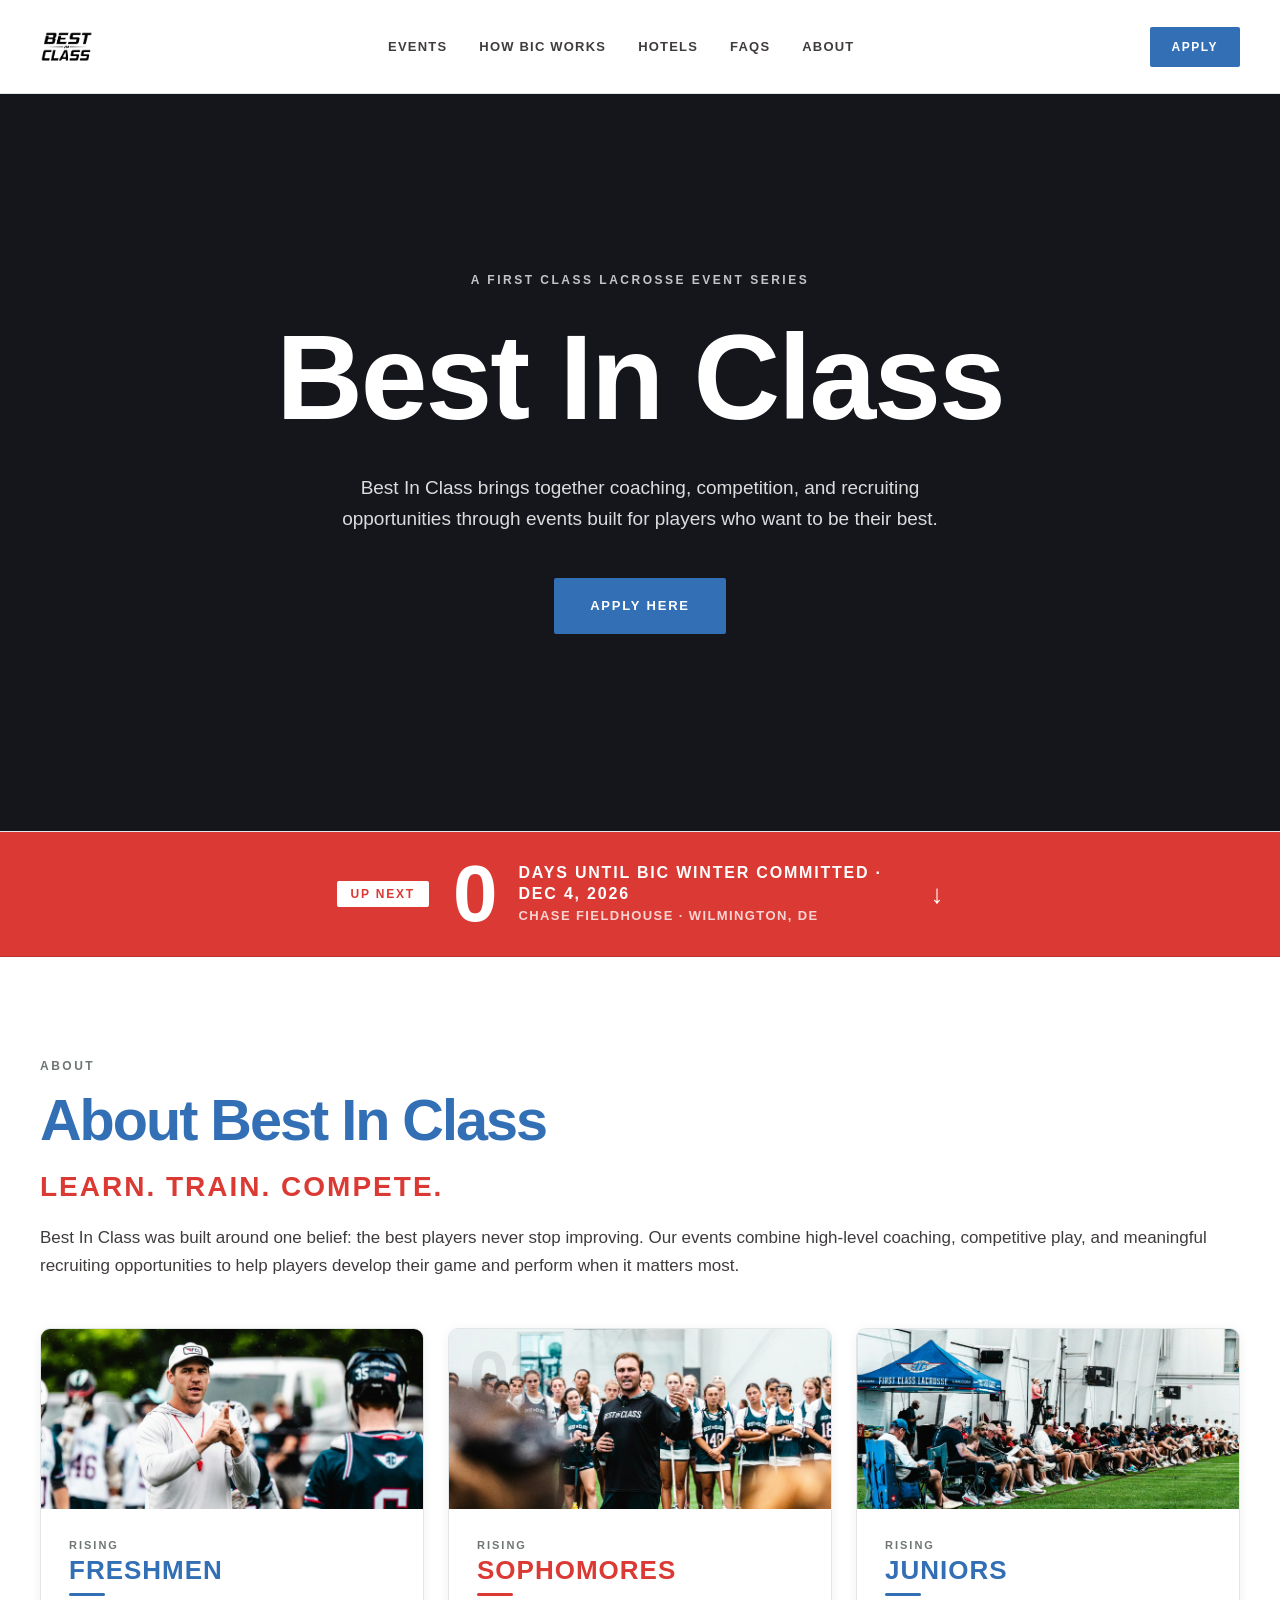
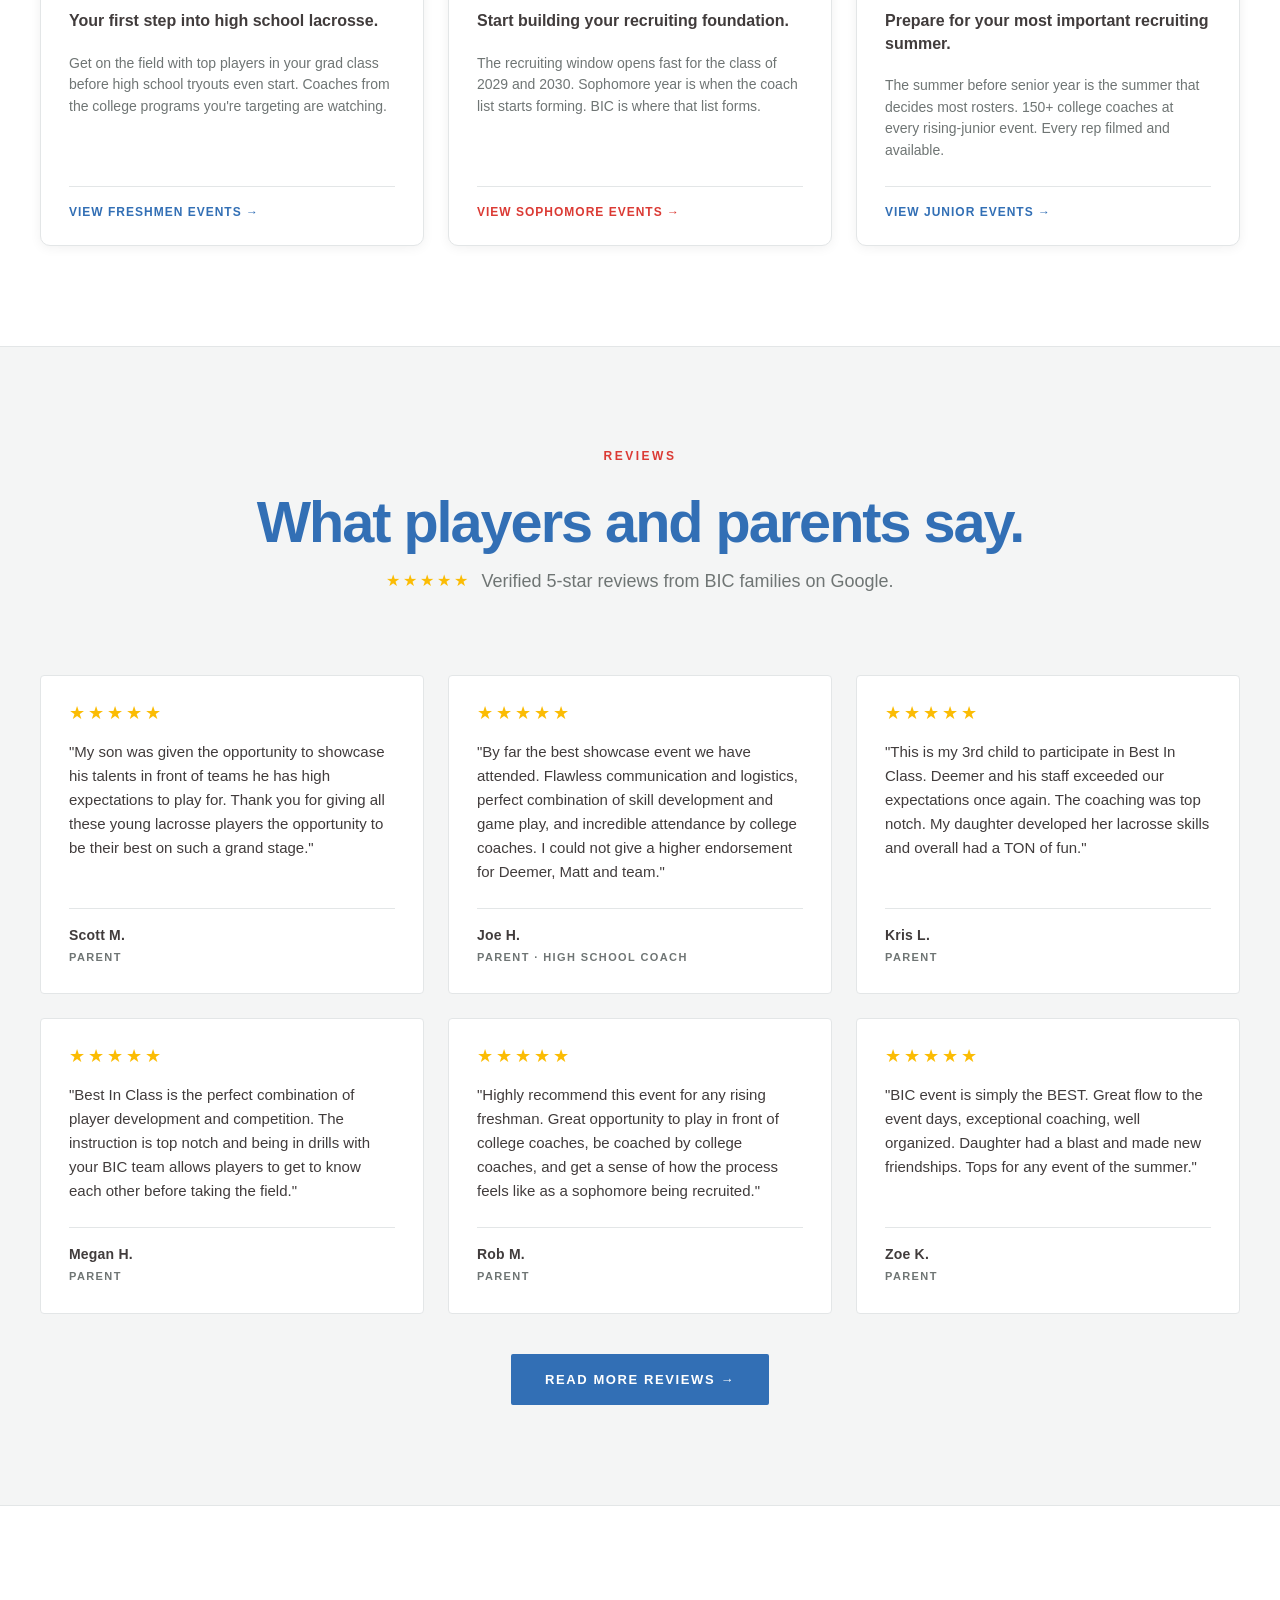
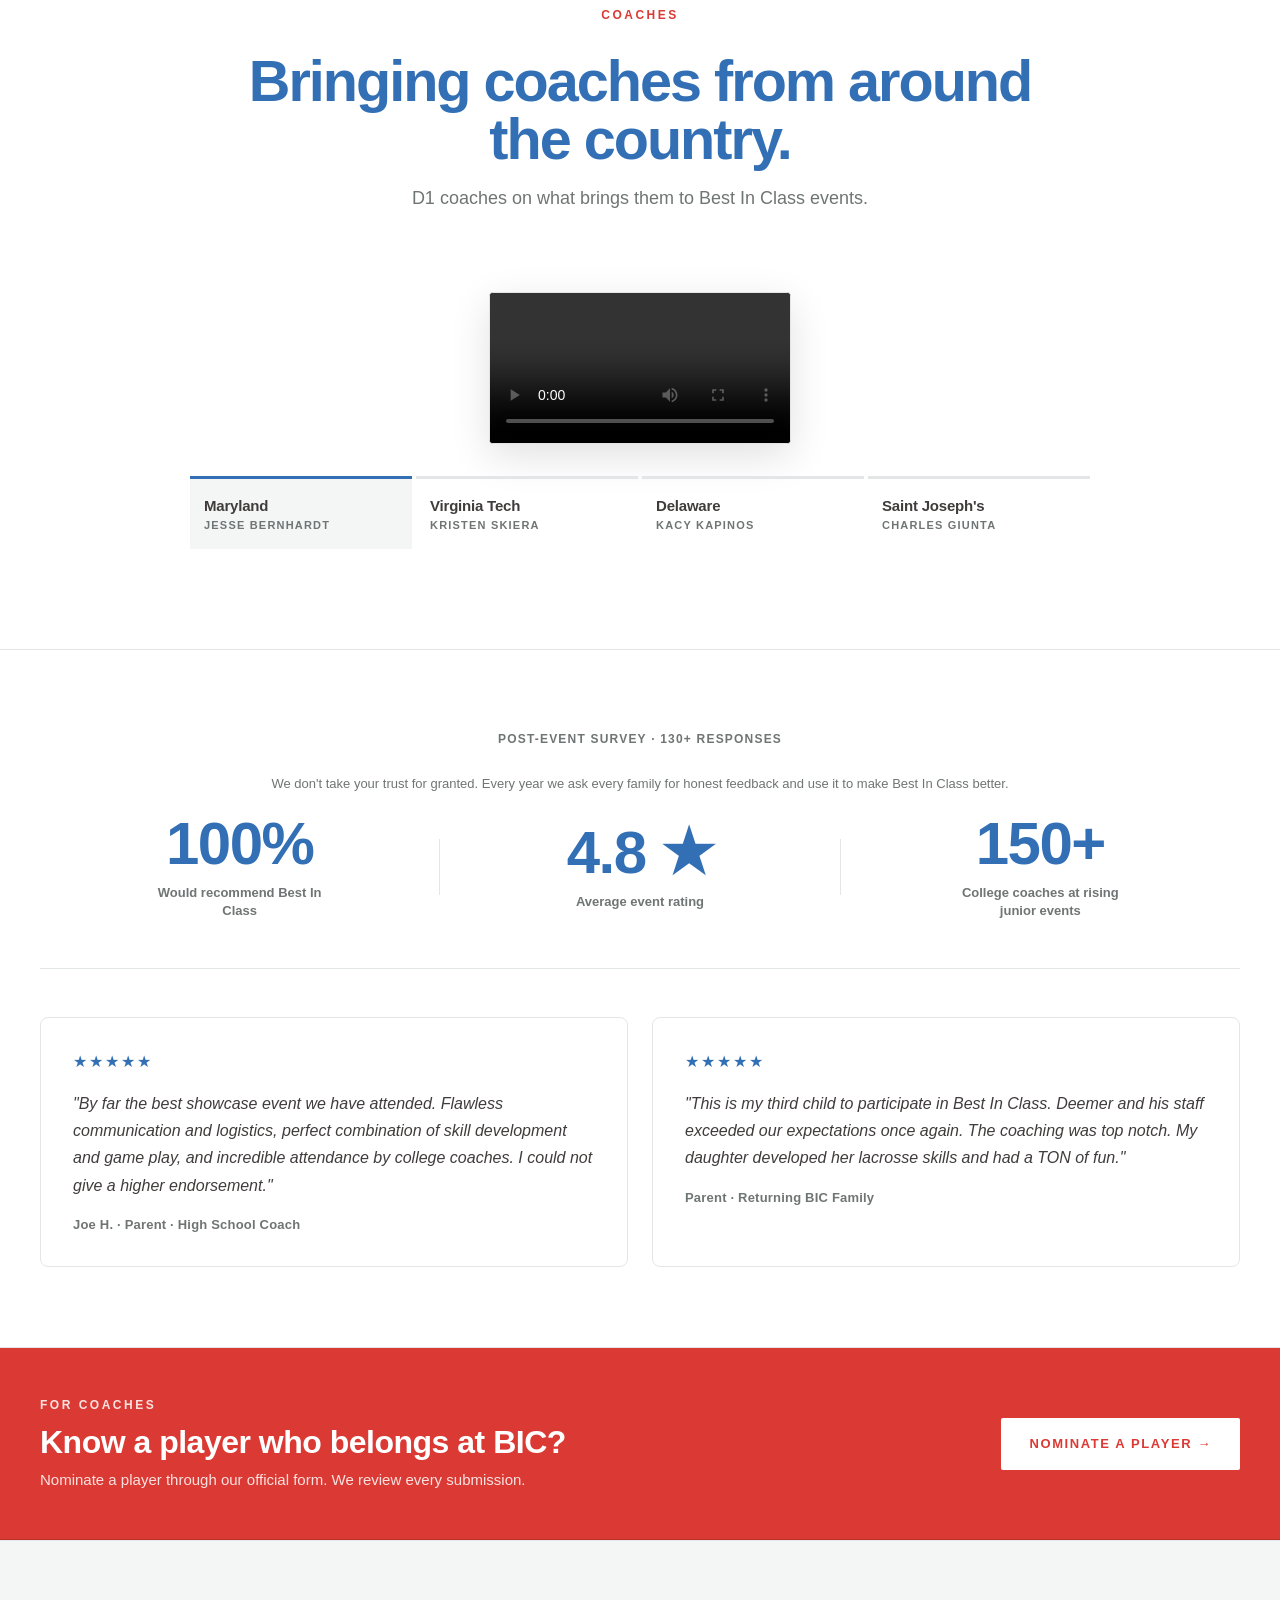
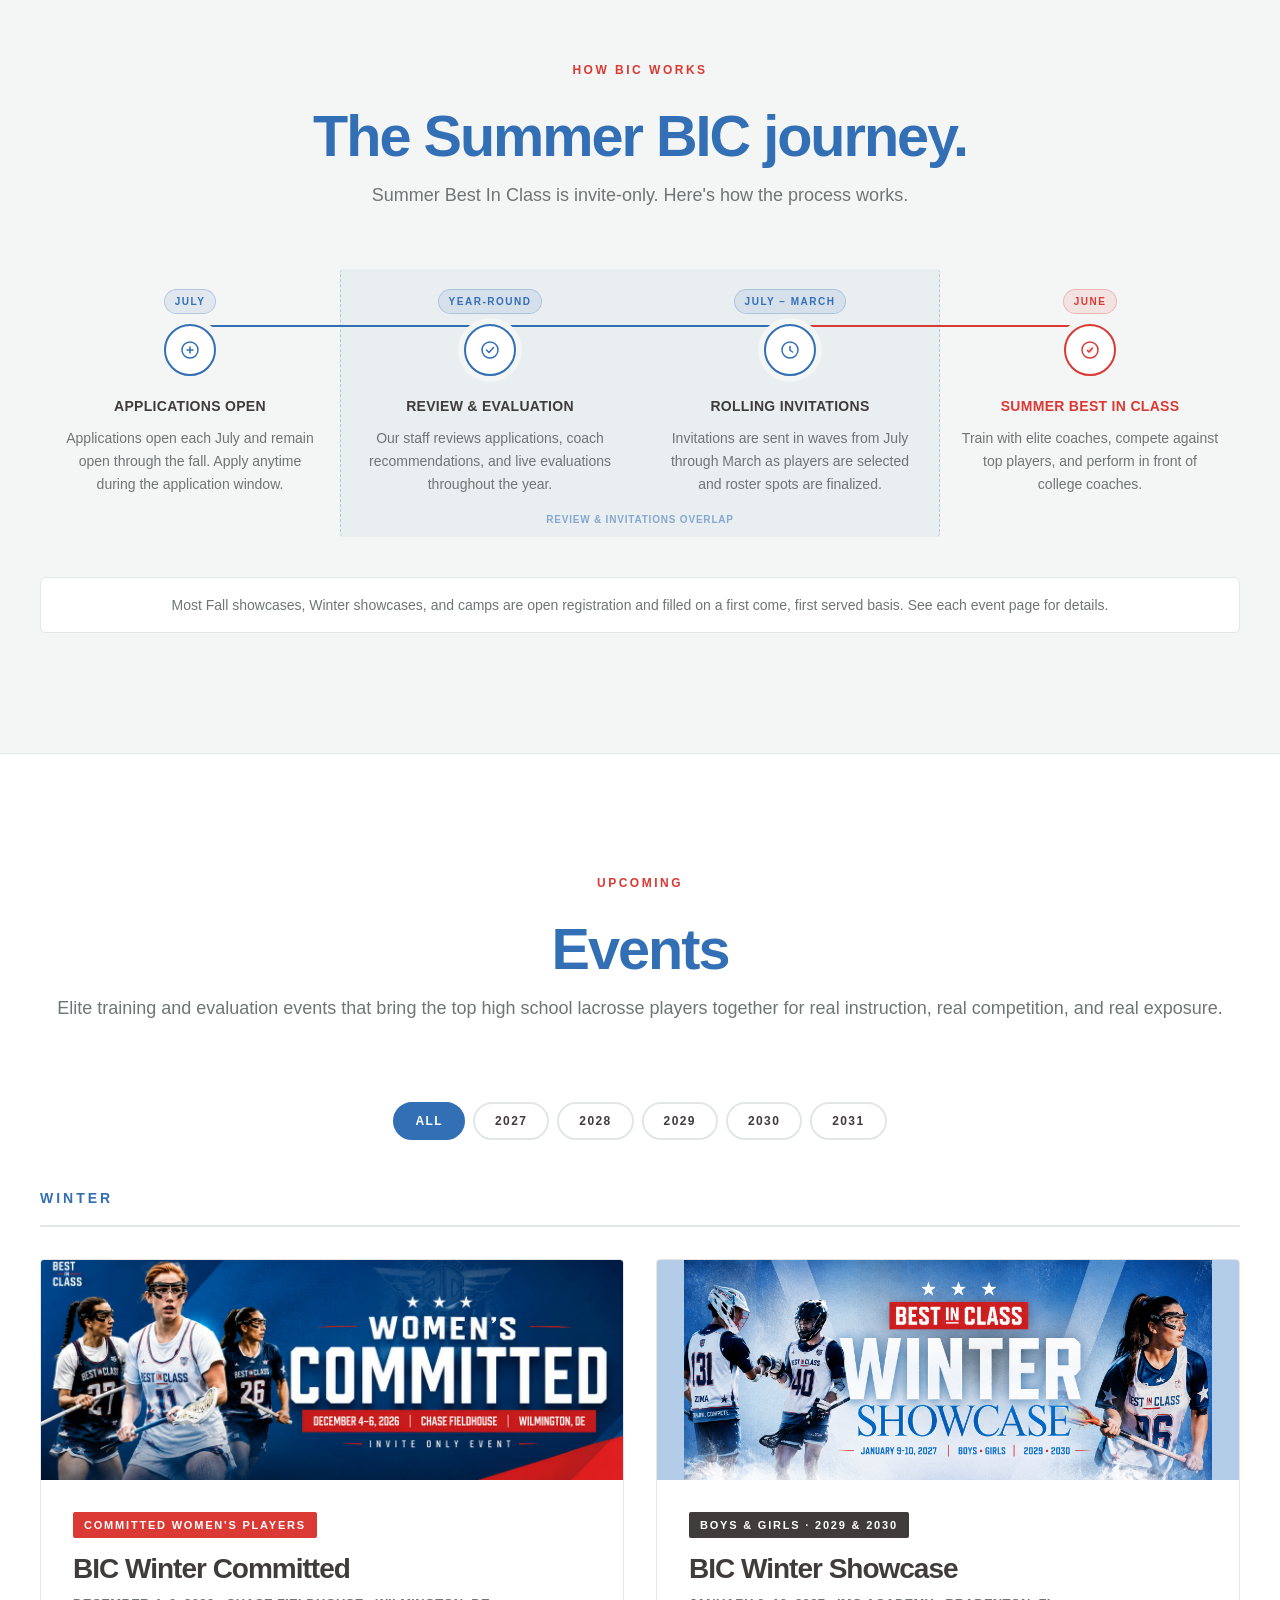
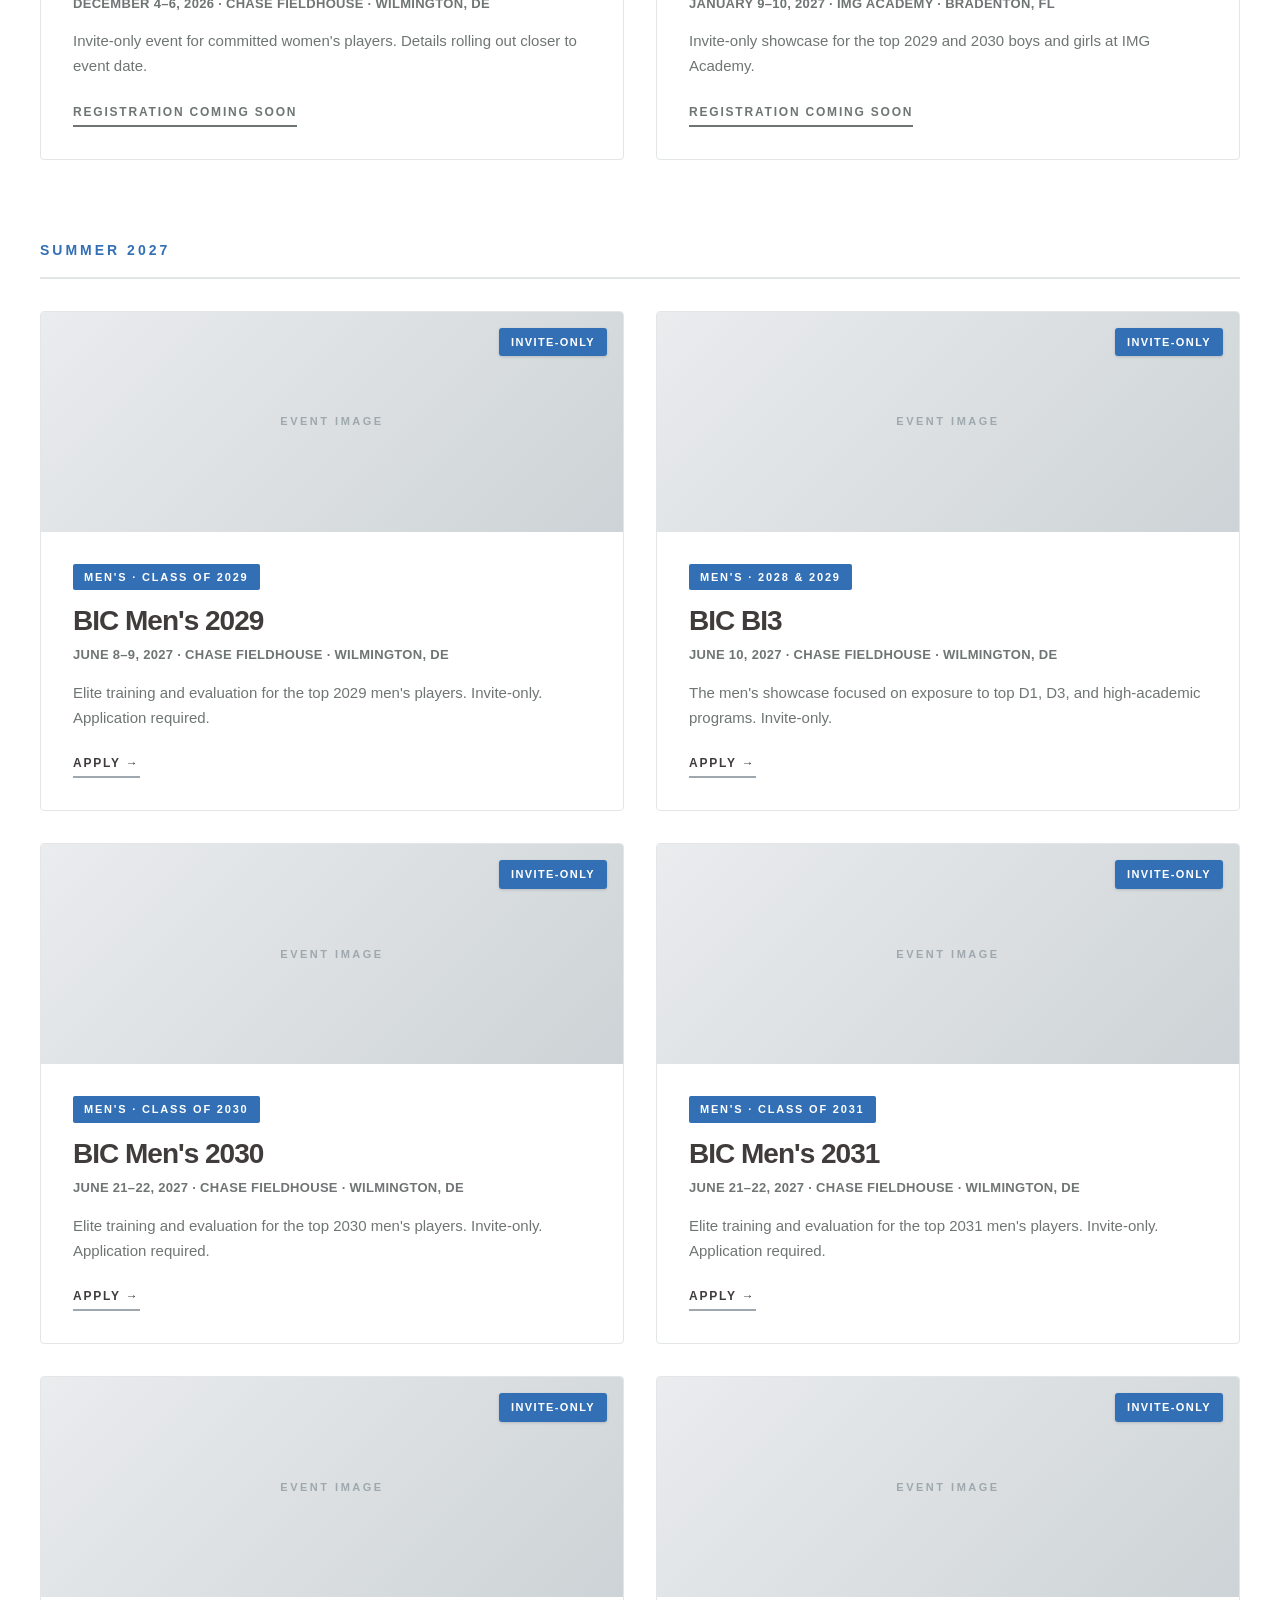
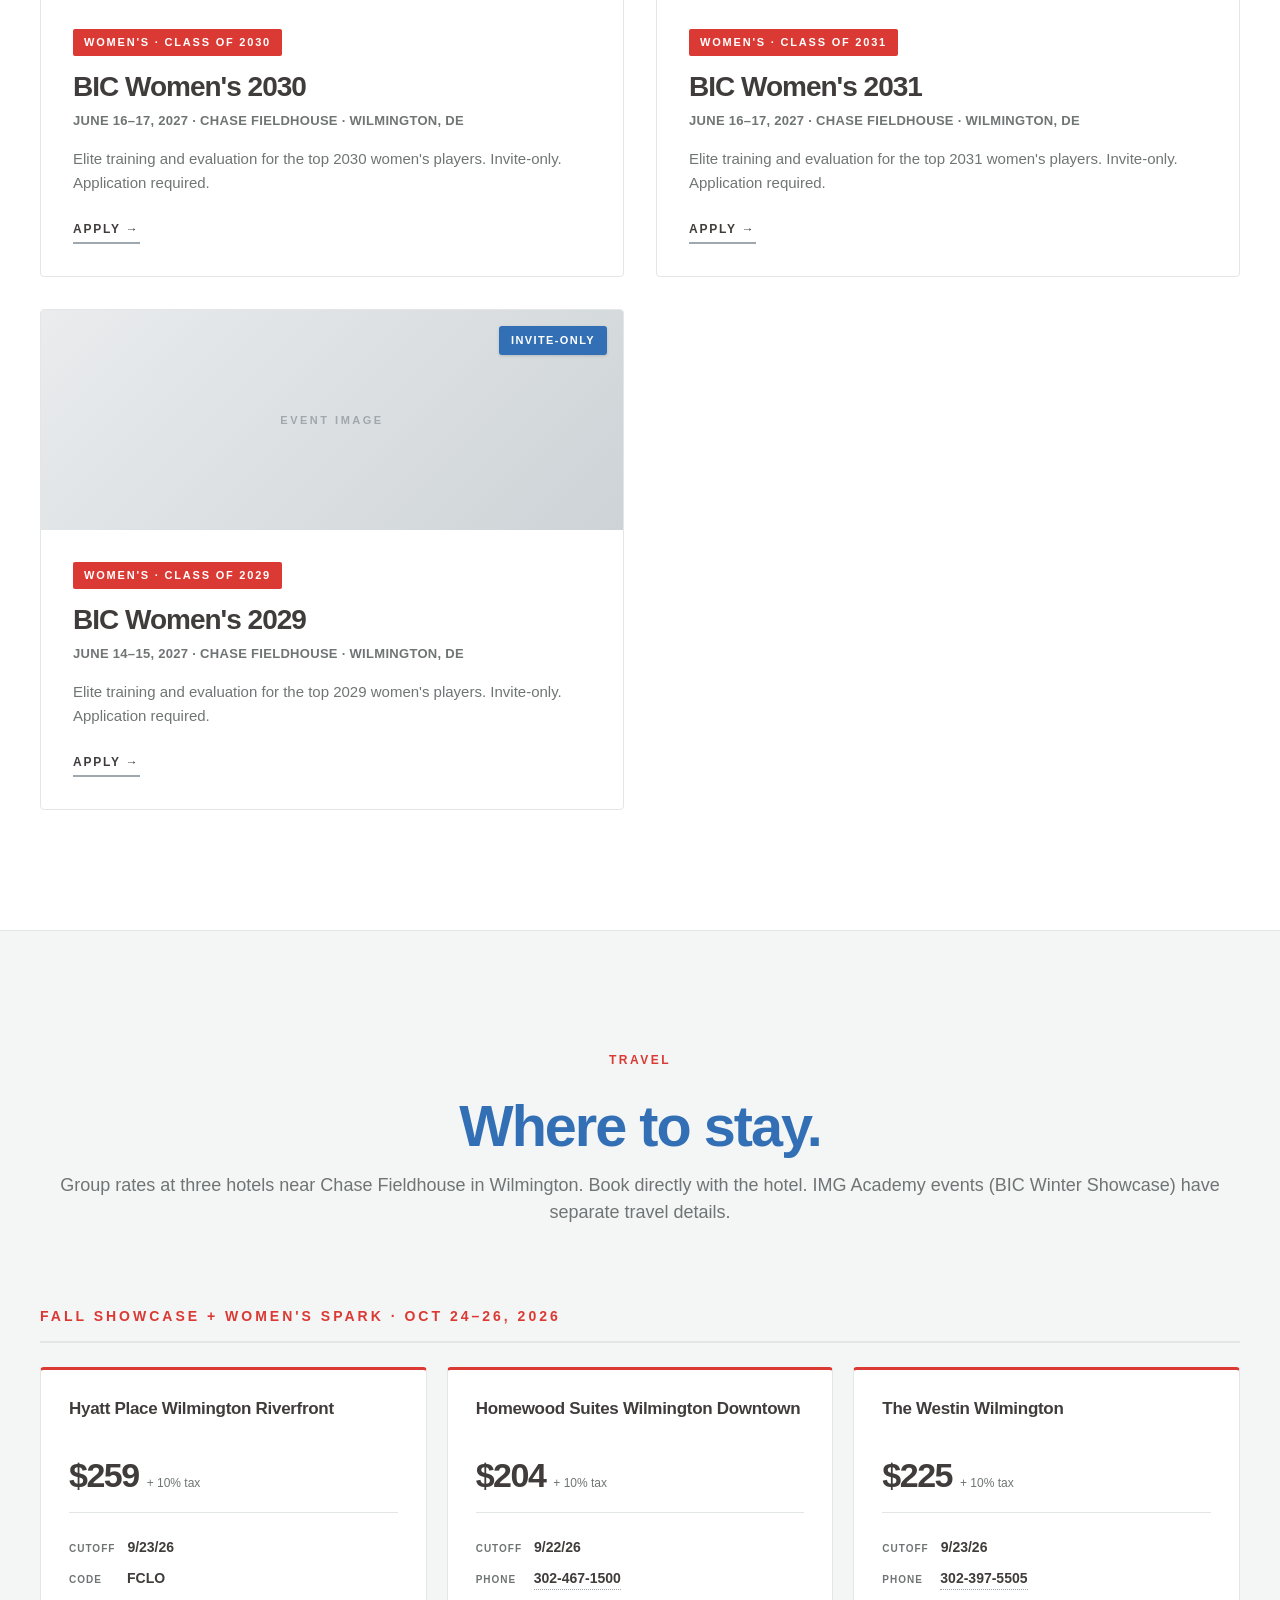
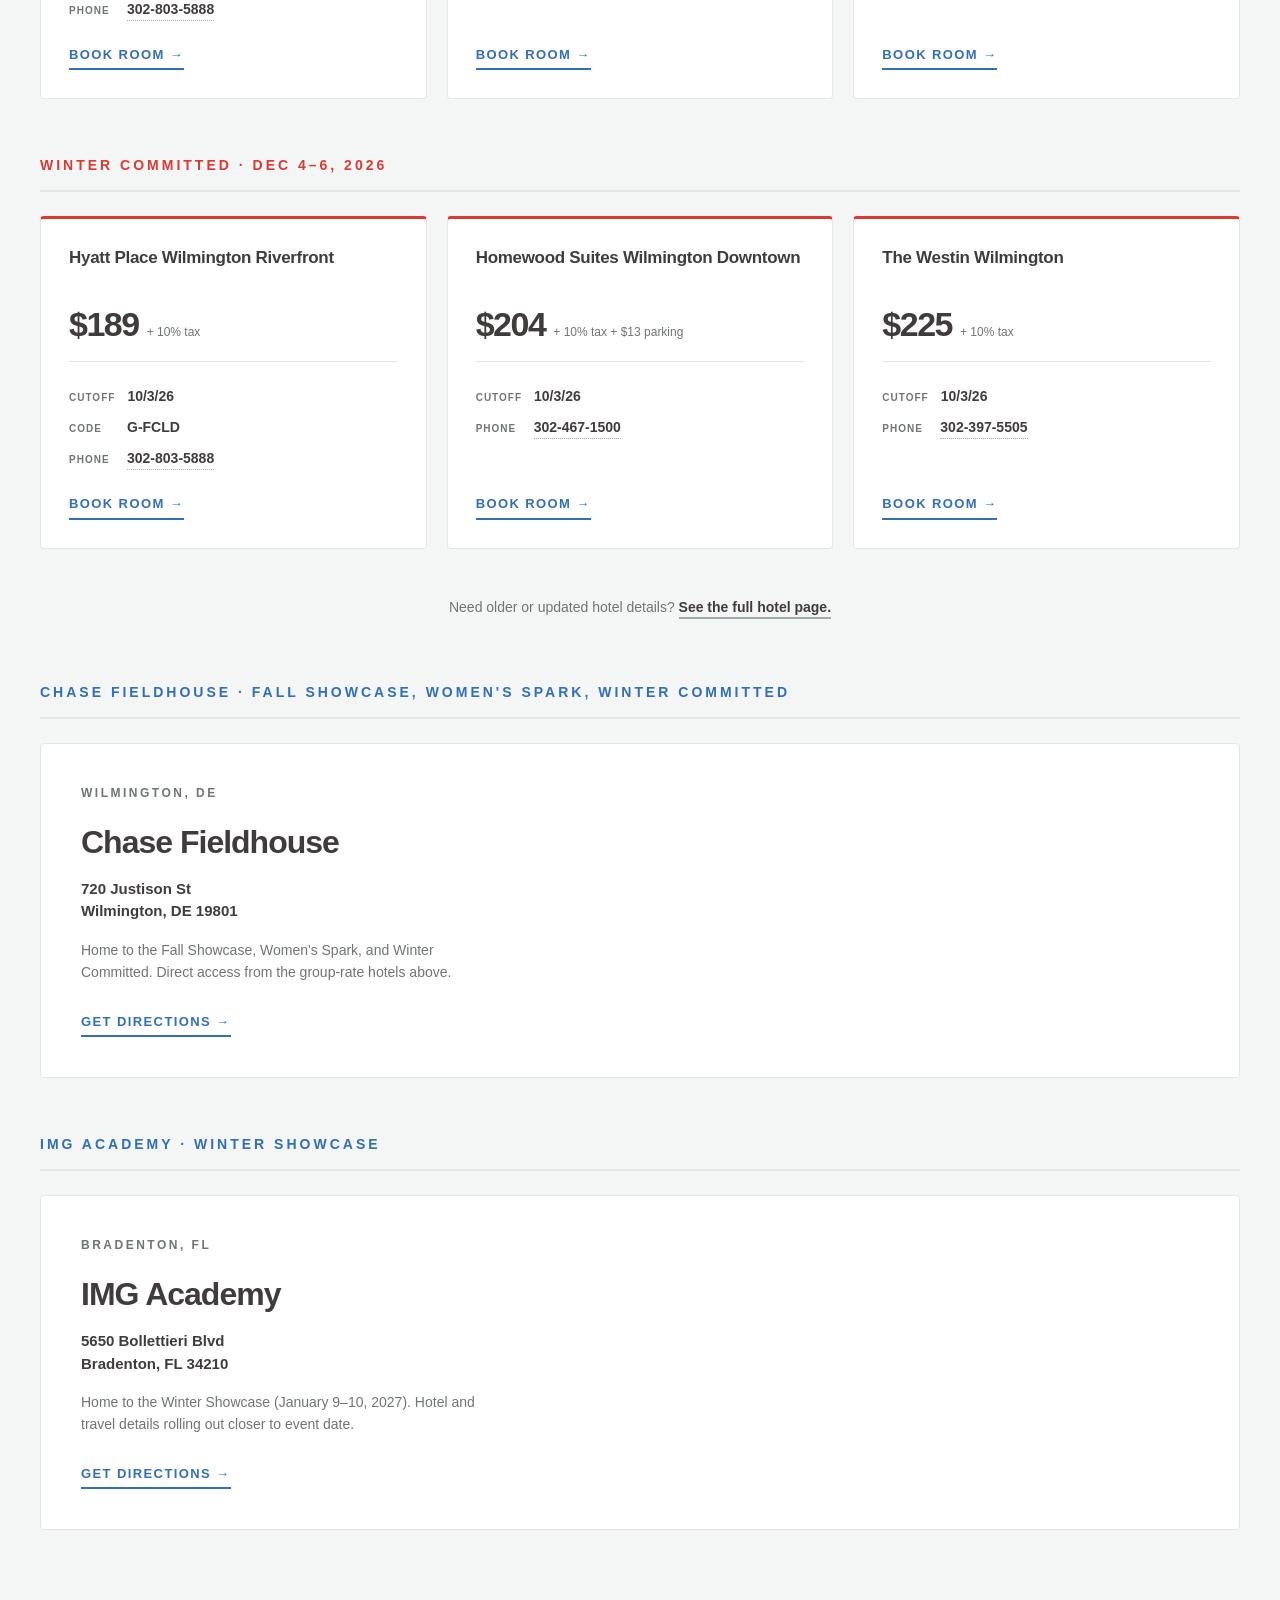
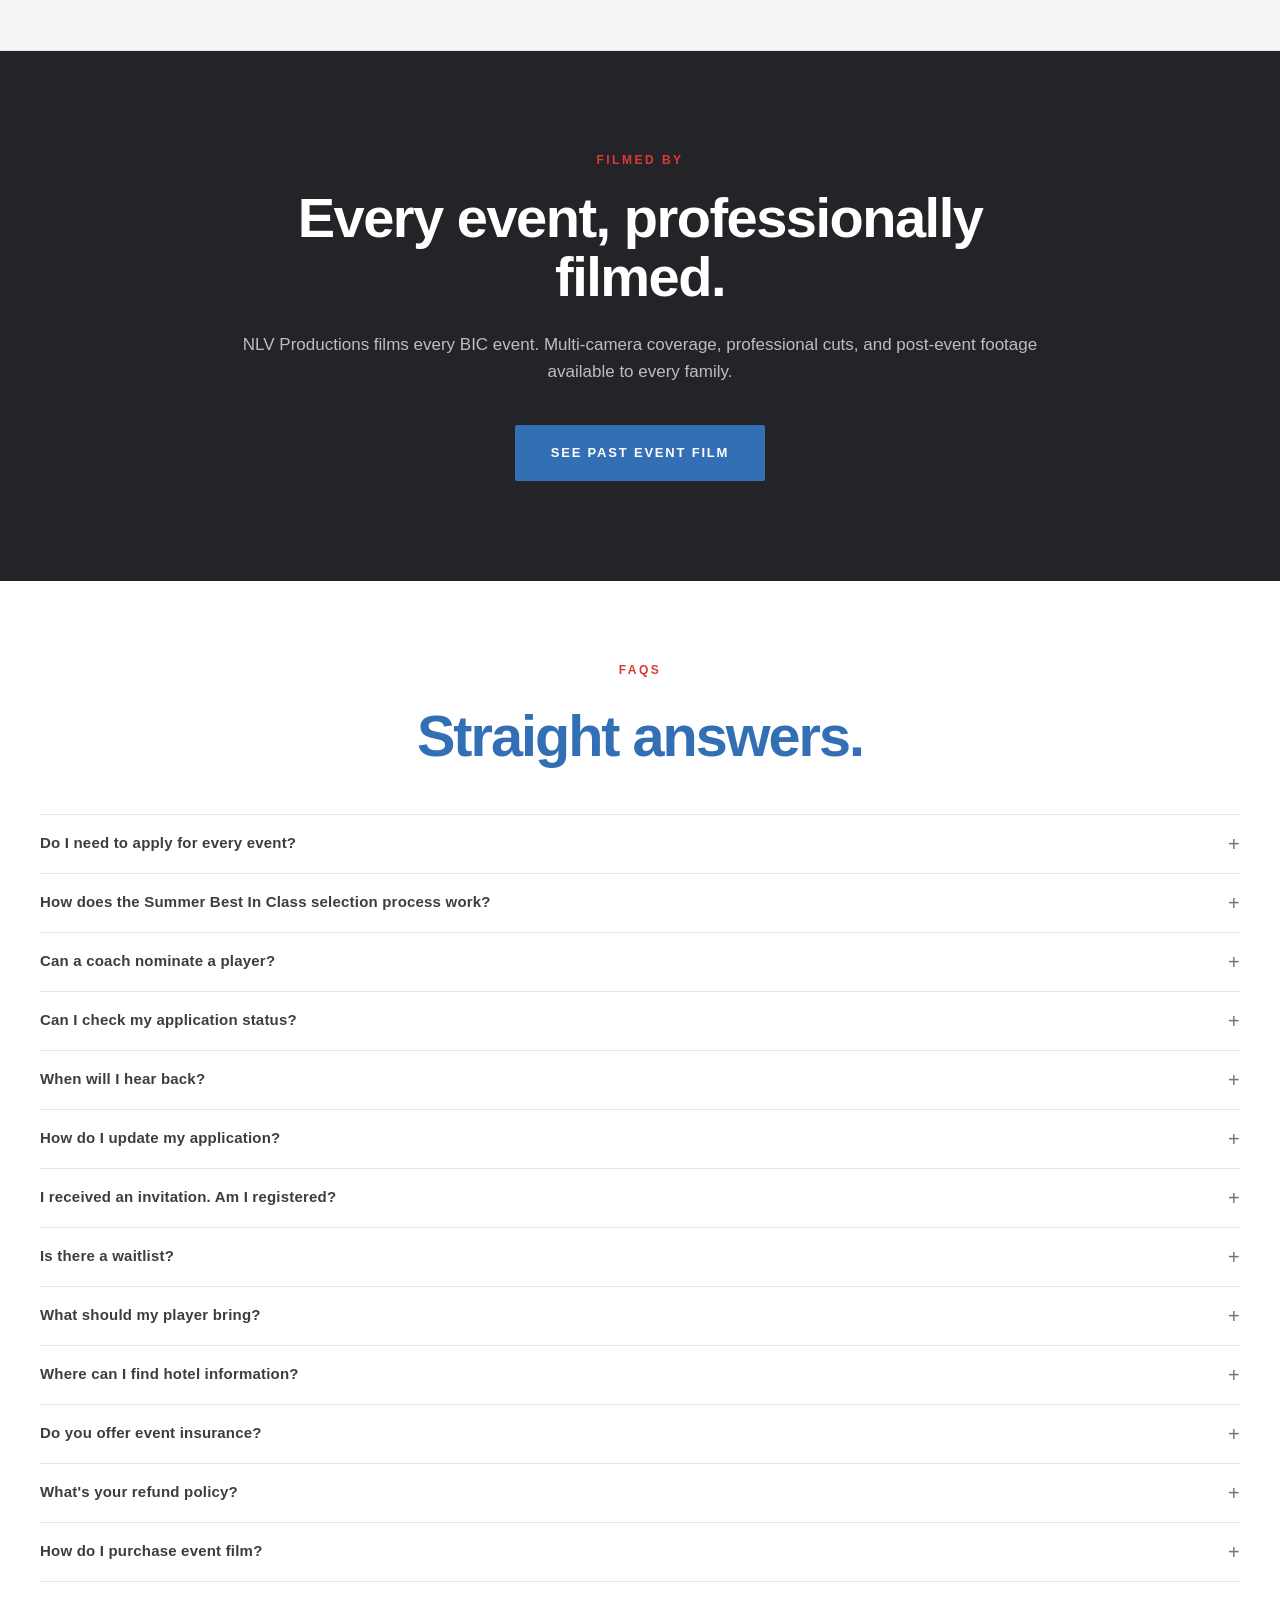
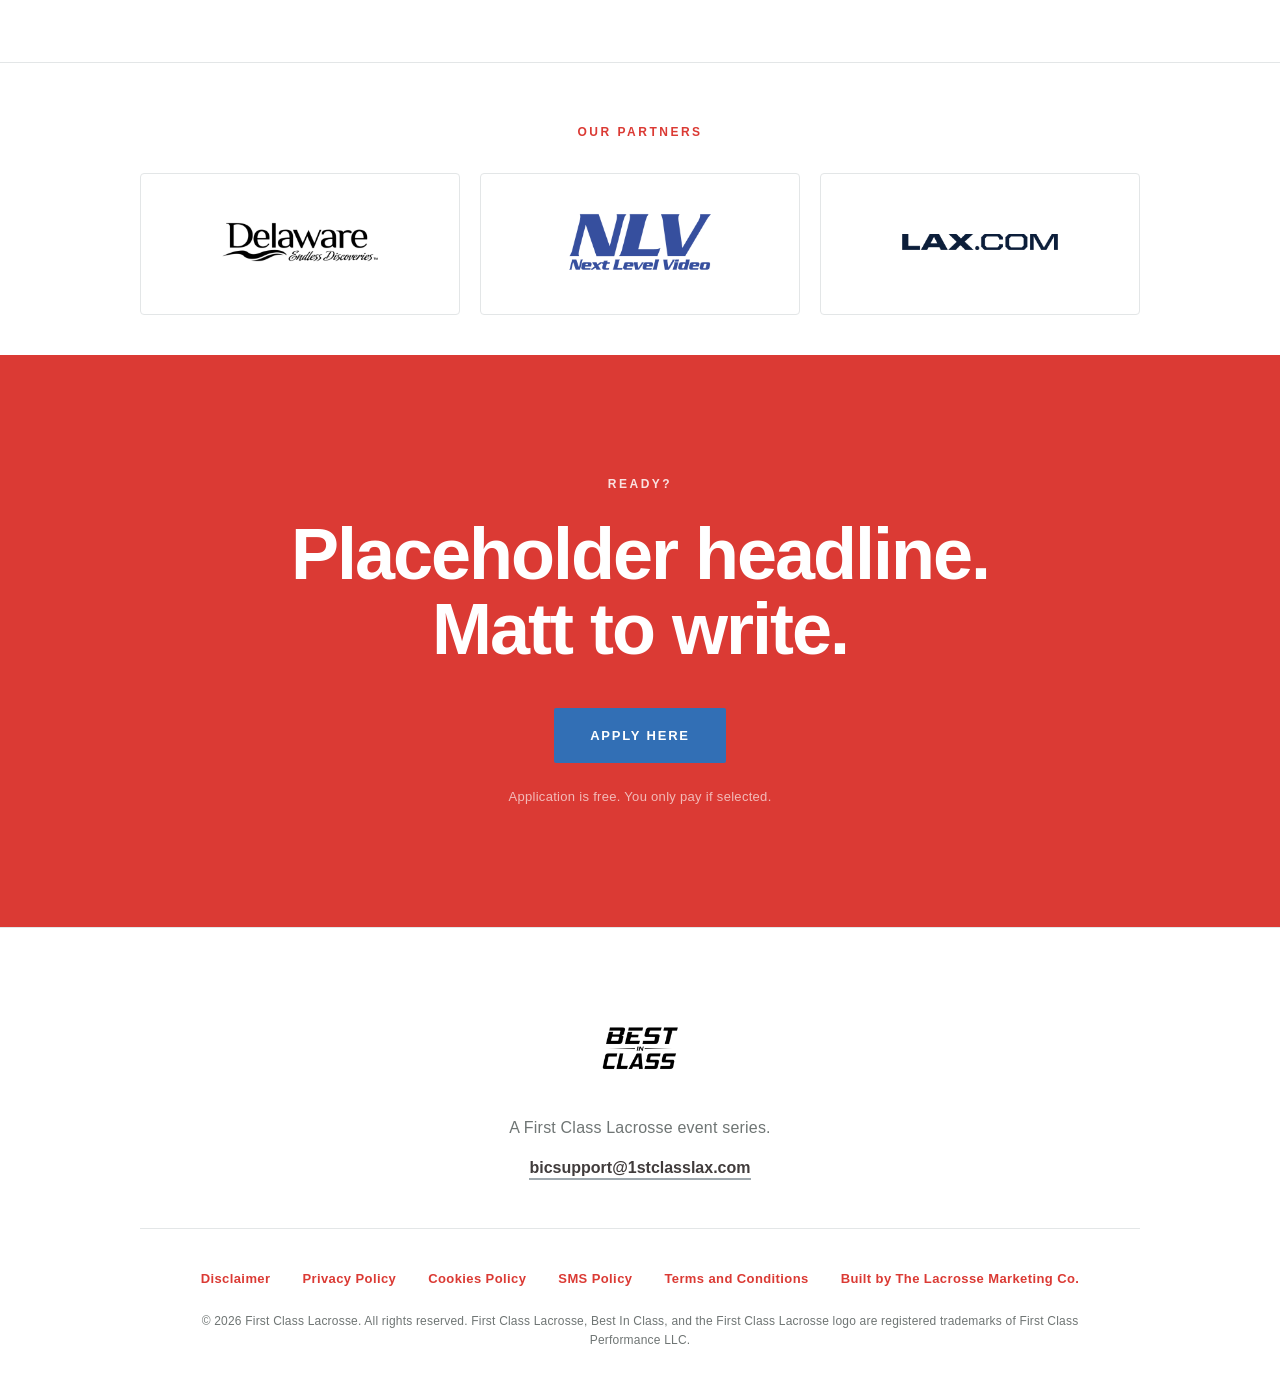
==== index.html @ c55b81d6 "Antislop pass: Rising cards, Media callout tail - Rising Freshmen/Sophomores/Juniors cards: swap the" ====
<!DOCTYPE html>
<!-- updated 2026-08-27 -->
<html lang="en">
<head>
  <meta charset="UTF-8">
  <meta name="viewport" content="width=device-width, initial-scale=1.0">
  <meta name="description" content="Best In Class — premier lacrosse showcase events by First Class Lacrosse.">

  <!-- Google tag (gtag.js) -->
  <script async src="https://www.googletagmanager.com/gtag/js?id=G-D30DR6T46H"></script>
  <script>
    window.dataLayer = window.dataLayer || [];
    function gtag(){dataLayer.push(arguments);}
    gtag('js', new Date());
    gtag('config', 'G-D30DR6T46H');
  </script>

  <title>Best In Class — Lacrosse Showcase Events</title>
  <link rel="icon" type="image/png" href="/assets/images/bic-logo.png">
  <link rel="stylesheet" href="/assets/styles.css">
</head>
<body>

  <!-- Sticky top nav -->
  <header class="site-header">
    <a href="#top" class="brand" aria-label="Best In Class home">
      <img src="/assets/images/bic-logo.png" alt="Best In Class" class="brand-logo">
    </a>
    <nav class="site-nav">
      <a href="#events">EVENTS</a>
      <a href="#how-bic-works">HOW BIC WORKS</a>
      <a href="#hotels">HOTELS</a>
      <a href="#faqs">FAQS</a>
      <a href="#about">ABOUT</a>
    </nav>
    <a href="#apply" class="nav-cta">APPLY</a>
  </header>

  <main id="top">

    <!-- Hero -->
    <section class="hero">
      <video class="hero-video" autoplay muted loop playsinline>
        <source src="/assets/bic-hero-bg.mp4" type="video/mp4">
      </video>
      <div class="hero-overlay"></div>
      <div class="hero-inner">
        <p class="eyebrow">A FIRST CLASS LACROSSE EVENT SERIES</p>
        <h1>Best In Class</h1>
        <p class="tagline">Best In Class brings together coaching, competition, and recruiting opportunities through events built for players who want to be their best.</p>
        <div class="cta-row">
          <a href="#apply" class="cta cta-primary">APPLY HERE</a>
        </div>
      </div>
    </section>

    <!-- Countdown strip -->
    <section class="countdown-strip" data-event-date="2026-10-24">
      <a href="#event-fall-2026" class="countdown-link">
        <span class="countdown-eyebrow">UP NEXT</span>
        <span id="countdown-days">--</span>
        <span class="countdown-label">
          <span class="countdown-line-1">Days Until BIC Fall Showcase · Oct 24, 2026</span>
          <span class="countdown-line-2">Chase Fieldhouse · Wilmington, DE</span>
        </span>
        <span class="countdown-arrow" aria-hidden="true">↓</span>
      </a>
    </section>

    <!-- About Best In Class -->
    <section id="about" class="section about-section">
      <div class="about-intro">
        <p class="eyebrow">ABOUT</p>
        <h2>About Best In Class</h2>
        <p class="learn-train-compete">LEARN. TRAIN. COMPETE.</p>
        <p class="about-body">Best In Class was built around one belief: the best players never stop improving. Our events combine high-level coaching, competitive play, and meaningful recruiting opportunities to help players develop their game and perform when it matters most.</p>
      </div>
      <div class="rising-cards-v2">

        <!-- Card 1: Rising Freshmen -->
        <div class="rc">
          <div class="rc-top">
            <span class="rc-num">01</span>
            <div class="rc-img rc-img--freshmen" style="background-image: url('/assets/images/bic-rising-freshmen.jpg')">
            </div>
          </div>
          <div class="rc-body">
            <p class="rc-label">RISING</p>
            <h3 class="rc-title rc-blue">FRESHMEN</h3>
            <div class="rc-divider rc-divider-blue"></div>
            <p class="rc-tagline">Your first step into high school lacrosse.</p>
            <p class="rc-features-text">Get on the field with top players in your grad class before high school tryouts even start. Coaches from the college programs you're targeting are watching.</p>
            <a href="#apply" class="rc-link rc-link-blue">VIEW FRESHMEN EVENTS →</a>
          </div>
        </div>

        <!-- Card 2: Rising Sophomores -->
        <div class="rc">
          <div class="rc-top">
            <span class="rc-num">02</span>
            <div class="rc-img rc-img--sophomores" style="background-image: url('/assets/images/bic-rising-sophomores.jpg')">
            </div>
          </div>
          <div class="rc-body">
            <p class="rc-label">RISING</p>
            <h3 class="rc-title rc-red">SOPHOMORES</h3>
            <div class="rc-divider rc-divider-red"></div>
            <p class="rc-tagline">Start building your recruiting foundation.</p>
            <p class="rc-features-text">The recruiting window opens fast for the class of 2029 and 2030. Sophomore year is when the coach list starts forming. BIC is where that list forms.</p>
            <a href="#apply" class="rc-link rc-link-red">VIEW SOPHOMORE EVENTS →</a>
          </div>
        </div>

        <!-- Card 3: Rising Juniors -->
        <div class="rc">
          <div class="rc-top">
            <span class="rc-num">03</span>
            <div class="rc-img rc-img--juniors" style="background-image: url('/assets/images/bic-rising-juniors.jpg')">
            </div>
          </div>
          <div class="rc-body">
            <p class="rc-label">RISING</p>
            <h3 class="rc-title rc-blue">JUNIORS</h3>
            <div class="rc-divider rc-divider-blue"></div>
            <p class="rc-tagline">Prepare for your most important recruiting summer.</p>
            <p class="rc-features-text">The summer before senior year is the summer that decides most rosters. 150+ college coaches at every rising-junior event. Every rep filmed and available.</p>
            <a href="#apply" class="rc-link rc-link-blue">VIEW JUNIOR EVENTS →</a>
          </div>
        </div>

      </div>
    </section>

    <!-- Google Reviews -->
    <section id="reviews" class="reviews-section section-alt">
      <div class="section-head">
        <p class="eyebrow">REVIEWS</p>
        <h2>What players and parents say.</h2>
        <p class="lede review-lede"><span class="review-stars-lede">★★★★★</span> Verified 5-star reviews from BIC families on Google.</p>
      </div>

      <div class="reviews-grid">

        <blockquote class="review-card">
          <div class="review-stars">★★★★★</div>
          <p class="review-quote">"My son was given the opportunity to showcase his talents in front of teams he has high expectations to play for. Thank you for giving all these young lacrosse players the opportunity to be their best on such a grand stage."</p>
          <cite class="review-attribution">
            <span class="review-name">Scott M.</span>
            <span class="review-role">Parent</span>
          </cite>
        </blockquote>

        <blockquote class="review-card">
          <div class="review-stars">★★★★★</div>
          <p class="review-quote">"By far the best showcase event we have attended. Flawless communication and logistics, perfect combination of skill development and game play, and incredible attendance by college coaches. I could not give a higher endorsement for Deemer, Matt and team."</p>
          <cite class="review-attribution">
            <span class="review-name">Joe H.</span>
            <span class="review-role">Parent · High School Coach</span>
          </cite>
        </blockquote>

        <blockquote class="review-card">
          <div class="review-stars">★★★★★</div>
          <p class="review-quote">"This is my 3rd child to participate in Best In Class. Deemer and his staff exceeded our expectations once again. The coaching was top notch. My daughter developed her lacrosse skills and overall had a TON of fun."</p>
          <cite class="review-attribution">
            <span class="review-name">Kris L.</span>
            <span class="review-role">Parent</span>
          </cite>
        </blockquote>

        <blockquote class="review-card">
          <div class="review-stars">★★★★★</div>
          <p class="review-quote">"Best In Class is the perfect combination of player development and competition. The instruction is top notch and being in drills with your BIC team allows players to get to know each other before taking the field."</p>
          <cite class="review-attribution">
            <span class="review-name">Megan H.</span>
            <span class="review-role">Parent</span>
          </cite>
        </blockquote>

        <blockquote class="review-card">
          <div class="review-stars">★★★★★</div>
          <p class="review-quote">"Highly recommend this event for any rising freshman. Great opportunity to play in front of college coaches, be coached by college coaches, and get a sense of how the process feels like as a sophomore being recruited."</p>
          <cite class="review-attribution">
            <span class="review-name">Rob M.</span>
            <span class="review-role">Parent</span>
          </cite>
        </blockquote>

        <blockquote class="review-card">
          <div class="review-stars">★★★★★</div>
          <p class="review-quote">"BIC event is simply the BEST. Great flow to the event days, exceptional coaching, well organized. Daughter had a blast and made new friendships. Tops for any event of the summer."</p>
          <cite class="review-attribution">
            <span class="review-name">Zoe K.</span>
            <span class="review-role">Parent</span>
          </cite>
        </blockquote>

      </div>

      <div class="reviews-cta-row">
        <button type="button" id="reviews-more-btn" class="reviews-more-btn">READ MORE REVIEWS &rarr;</button>
      </div>
    </section>

    <!-- Reviews modal (carousel of 15 more reviews) -->
    <div id="reviews-modal" class="reviews-modal" role="dialog" aria-modal="true" aria-labelledby="reviews-modal-heading">
      <div class="reviews-modal-inner">
        <button type="button" class="reviews-modal-close" aria-label="Close">&times;</button>
        <p class="reviews-modal-eyebrow" id="reviews-modal-heading">Verified Google Reviews</p>
        <div class="reviews-modal-stars">★★★★★</div>
        <blockquote class="reviews-modal-quote"></blockquote>
        <cite class="reviews-modal-attribution">
          <span class="reviews-modal-name"></span>
          <span class="reviews-modal-role"></span>
        </cite>
        <div class="reviews-modal-nav">
          <button type="button" class="reviews-modal-prev" aria-label="Previous review">&larr; Prev</button>
          <span class="reviews-modal-counter"></span>
          <button type="button" class="reviews-modal-next" aria-label="Next review">Next &rarr;</button>
        </div>
      </div>
    </div>

    <!-- Coach videos — Why I'm Here -->
    <section id="coaches" class="coaches-section">
      <div class="section-head">
        <p class="eyebrow">COACHES</p>
        <h2>Bringing coaches from around the country.</h2>
        <p class="lede">D1 coaches on what brings them to Best In Class events.</p>
      </div>

      <div class="coaches-player">
        <video id="coach-featured-video"
          controls
          preload="metadata"
          playsinline
          src="https://www.1stclasslax.com/hubfs/bestinclass.com/Maryland%20Why%20Im%20Here.mp4"
        ></video>
      </div>

      <div class="coaches-tabs" role="group" aria-label="Choose a coach video">
        <button type="button" class="coach-tab active" data-video="https://www.1stclasslax.com/hubfs/bestinclass.com/Maryland%20Why%20Im%20Here.mp4" data-school="Maryland">
          <span class="coach-tab-school">Maryland</span>
          <span class="coach-tab-title">Jesse Bernhardt</span>
        </button>
        <button type="button" class="coach-tab" data-video="https://www.1stclasslax.com/hubfs/bestinclass.com/Virginia%20Tech%20Why%20Im%20Here.mp4" data-school="Virginia Tech">
          <span class="coach-tab-school">Virginia Tech</span>
          <span class="coach-tab-title">Kristen Skiera</span>
        </button>
        <button type="button" class="coach-tab" data-video="https://www.1stclasslax.com/hubfs/bestinclass.com/Delaware%20Why%20Im%20Here.mp4" data-school="Delaware">
          <span class="coach-tab-school">Delaware</span>
          <span class="coach-tab-title">Kacy Kapinos</span>
        </button>
        <button type="button" class="coach-tab" data-video="https://www.1stclasslax.com/hubfs/bestinclass.com/Saint%20Josephs%20Why%20Im%20Here.mp4" data-school="Saint Joseph's">
          <span class="coach-tab-school">Saint Joseph's</span>
          <span class="coach-tab-title">Charles Giunta</span>
        </button>
      </div>
    </section>

    <!-- Social proof section -->
    <section class="social-proof">
      <div class="sp-inner">

        <!-- Stats row -->
        <div class="sp-stats-row">
          <p class="sp-source">Post-event survey &middot; 130+ responses</p>
          <p class="sp-survey-note">We don't take your trust for granted. Every year we ask every family for honest feedback and use it to make Best In Class better.</p>
          <div class="sp-stats">
            <div class="sp-stat">
              <span class="sp-stat-num">100%</span>
              <span class="sp-stat-lbl">Would recommend Best In Class</span>
            </div>
            <div class="sp-stat-divider"></div>
            <div class="sp-stat">
              <span class="sp-stat-num">4.8 &#9733;</span>
              <span class="sp-stat-lbl">Average event rating</span>
            </div>
            <div class="sp-stat-divider"></div>
            <div class="sp-stat">
              <span class="sp-stat-num">150+</span>
              <span class="sp-stat-lbl">College coaches at rising junior events</span>
            </div>
          </div>
        </div>

        <!-- Testimonial cards -->
        <div class="sp-quotes">
          <blockquote class="sp-quote">
            <div class="sp-stars">&#9733;&#9733;&#9733;&#9733;&#9733;</div>
            <p class="sp-quote-text">"By far the best showcase event we have attended. Flawless communication and logistics, perfect combination of skill development and game play, and incredible attendance by college coaches. I could not give a higher endorsement."</p>
            <cite class="sp-cite">Joe H. &middot; Parent &middot; High School Coach</cite>
          </blockquote>
          <blockquote class="sp-quote">
            <div class="sp-stars">&#9733;&#9733;&#9733;&#9733;&#9733;</div>
            <p class="sp-quote-text">"This is my third child to participate in Best In Class. Deemer and his staff exceeded our expectations once again. The coaching was top notch. My daughter developed her lacrosse skills and had a TON of fun."</p>
            <cite class="sp-cite">Parent &middot; Returning BIC Family</cite>
          </blockquote>
        </div>

      </div>
    </section>

    <!-- For Coaches strip -->
    <section id="coaches-nominate" class="coaches-strip">
      <div class="coaches-strip-inner">
        <div class="coaches-strip-content">
          <p class="eyebrow">FOR COACHES</p>
          <h3>Know a player who belongs at BIC?</h3>
          <p class="coaches-strip-note">Nominate a player through our official form. We review every submission.</p>
        </div>
        <a href="https://docs.google.com/forms/d/e/1FAIpQLScB66ZA_Y99llZ8U5Os9ecXJJDSLoG495WK0a5CXhdUoQVe-g/viewform" target="_blank" rel="noopener" class="coaches-strip-cta">NOMINATE A PLAYER &rarr;</a>
      </div>
    </section>

    <!-- How BIC Works -->
    <section id="how-bic-works" class="section section-alt">
      <div class="section-head">
        <p class="eyebrow">HOW BIC WORKS</p>
        <h2>The Summer BIC journey.</h2>
        <p class="lede">Summer Best In Class is invite-only. Here's how the process works.</p>
      </div>

      <div class="bic-timeline">

        <div class="bt-connector" aria-hidden="true"></div>
        <div class="bt-connector-end" aria-hidden="true"></div>
        <div class="bt-overlap-band" aria-hidden="true"><span class="bt-overlap-label">Review &amp; invitations overlap</span></div>

        <div class="bt-step">
          <div class="bt-date-chip">JULY</div>
          <div class="bt-node" aria-hidden="true">
            <svg width="18" height="18" viewBox="0 0 18 18" fill="none" xmlns="http://www.w3.org/2000/svg"><circle cx="9" cy="9" r="8" stroke="currentColor" stroke-width="1.5"/><path d="M6 9h6M9 6v6" stroke="currentColor" stroke-width="1.5" stroke-linecap="round"/></svg>
          </div>
          <div class="bt-content">
            <h3 class="bt-title">Applications open</h3>
            <p class="bt-body">Applications open each July and remain open through the fall. Apply anytime during the application window.</p>
          </div>
        </div>

        <div class="bt-step">
          <div class="bt-date-chip">YEAR-ROUND</div>
          <div class="bt-node" aria-hidden="true">
            <svg width="18" height="18" viewBox="0 0 18 18" fill="none" xmlns="http://www.w3.org/2000/svg"><circle cx="9" cy="9" r="8" stroke="currentColor" stroke-width="1.5"/><path d="M5.5 9l2.5 2.5 4.5-5" stroke="currentColor" stroke-width="1.5" stroke-linecap="round" stroke-linejoin="round"/></svg>
          </div>
          <div class="bt-content">
            <h3 class="bt-title">Review &amp; evaluation</h3>
            <p class="bt-body">Our staff reviews applications, coach recommendations, and live evaluations throughout the year.</p>
          </div>
        </div>

        <div class="bt-step">
          <div class="bt-date-chip">JULY – MARCH</div>
          <div class="bt-node" aria-hidden="true">
            <svg width="18" height="18" viewBox="0 0 18 18" fill="none" xmlns="http://www.w3.org/2000/svg"><circle cx="9" cy="9" r="8" stroke="currentColor" stroke-width="1.5"/><path d="M9 5.5v3.75L11.5 11" stroke="currentColor" stroke-width="1.5" stroke-linecap="round" stroke-linejoin="round"/></svg>
          </div>
          <div class="bt-content">
            <h3 class="bt-title">Rolling invitations</h3>
            <p class="bt-body">Invitations are sent in waves from July through March as players are selected and roster spots are finalized.</p>
          </div>
        </div>

        <div class="bt-step bt-step--destination">
          <div class="bt-date-chip bt-date-chip--red">JUNE</div>
          <div class="bt-node bt-node--red" aria-hidden="true">
            <svg width="18" height="18" viewBox="0 0 18 18" fill="none" xmlns="http://www.w3.org/2000/svg"><circle cx="9" cy="9" r="8" stroke="currentColor" stroke-width="1.5"/><path d="M6.5 9.5l1.5 1.5 3.5-4" stroke="currentColor" stroke-width="1.5" stroke-linecap="round" stroke-linejoin="round"/><circle cx="9" cy="9" r="3" stroke="currentColor" stroke-width="0" fill="currentColor" opacity="0.15"/></svg>
          </div>
          <div class="bt-content">
            <h3 class="bt-title">Summer Best In Class</h3>
            <p class="bt-body">Train with elite coaches, compete against top players, and perform in front of college coaches.</p>
          </div>
        </div>

      </div>

      <div class="bic-open-callout">
        <p>Most Fall showcases, Winter showcases, and camps are open registration and filled on a first come, first served basis. See each event page for details.</p>
      </div>

    </section>

    <!-- Events — vertical stack -->
    <section id="events" class="section">
      <div class="section-head">
        <p class="eyebrow">UPCOMING</p>
        <h2>Events</h2>
        <p class="lede">Elite training and evaluation events that bring the top high school lacrosse players together for real instruction, real competition, and real exposure.</p>
      </div>

      <div class="events-filter" role="group" aria-label="Filter events by grad class">
        <button class="events-filter-pill active" data-filter="all">All</button>
        <button class="events-filter-pill" data-filter="2027">2027</button>
        <button class="events-filter-pill" data-filter="2028">2028</button>
        <button class="events-filter-pill" data-filter="2029">2029</button>
        <button class="events-filter-pill" data-filter="2030">2030</button>
        <button class="events-filter-pill" data-filter="2031">2031</button>
      </div>

      <div class="event-groups">

        <div class="event-group" id="event-fall-2026">
          <h3 class="event-group-label">Fall</h3>
          <div class="event-grid">

            <article class="event-row" data-grads="2029,2030" data-event-start="2026-10-24" data-event-end="2026-10-26">
              <div class="event-image" style="background-image: url('/assets/images/bic-fall-showcase-mens.jpg'); background-size: cover; background-position: center;" aria-hidden="true">
                <span class="event-status event-status-open">OPEN</span>
              </div>
              <div class="event-body">
                <p class="event-tag event-tag-mens">MEN'S · 2029 &amp; 2030</p>
                <h3>BIC Men's Fall Showcase</h3>
                <p class="event-meta">October 24–26, 2026 · Chase Fieldhouse · Wilmington, DE</p>
                <p class="event-desc">Open sign-up. Small-sided training with college coaches in the morning, two games per team in the afternoon. Top players earn All-Star selection and evaluation for Summer BIC.</p>
                <a href="https://1stclasslax.sprocketsports.com/all-programs" target="_blank" rel="noopener" class="event-cta">REGISTER &rarr;</a>
              </div>
            </article>

            <article class="event-row" data-grads="2029,2030" data-event-start="2026-10-24" data-event-end="2026-10-26">
              <div class="event-image" style="background-image: url('/assets/images/bic-fall-showcase-womens.jpg'); background-size: cover; background-position: center;" aria-hidden="true">
                <span class="event-status event-status-open">OPEN</span>
              </div>
              <div class="event-body">
                <p class="event-tag event-tag-womens">WOMEN'S · 2029 &amp; 2030</p>
                <h3>BIC Women's Fall Showcase</h3>
                <p class="event-meta">October 24–26, 2026 · Chase Fieldhouse · Wilmington, DE</p>
                <p class="event-desc">Open sign-up. Small-sided training with college coaches in the morning, two games per team in the afternoon. Top players earn All-Star selection and evaluation for Summer BIC.</p>
                <a href="https://1stclasslax.sprocketsports.com/all-programs" target="_blank" rel="noopener" class="event-cta">REGISTER &rarr;</a>
              </div>
            </article>

            <article class="event-row" data-grads="2031" data-event-start="2026-10-24" data-event-end="2026-10-24">
              <div class="event-image" style="background-image: url('/assets/images/bic-spark.jpg'); background-size: cover; background-position: center;" aria-hidden="true">
                <span class="event-status event-status-invite">INVITE-ONLY</span>
              </div>
              <div class="event-body">
                <p class="event-tag event-tag-womens">WOMEN'S · CLASS OF 2031</p>
                <h3>BIC Women's Spark</h3>
                <p class="event-meta">October 24, 2026 · Chase Fieldhouse · Wilmington, DE</p>
                <p class="event-desc">Invite-only, one-day training and showcase for 8th grade women's athletes. The spark to their high school journey. All-Stars feed into Summer BIC invites.</p>
                <a href="https://1stclasslax.sprocketsports.com/all-programs" target="_blank" rel="noopener" class="event-cta">APPLY &rarr;</a>
              </div>
            </article>

          </div>
        </div>

        <div class="event-group" id="event-winter-2026">
          <h3 class="event-group-label">Winter</h3>
          <div class="event-grid">

            <article class="event-row" data-grads="2027,2028" data-event-start="2026-12-04" data-event-end="2026-12-06">
              <div class="event-image" style="background-image: url('/assets/images/bic-womens-committed.jpg'); background-size: cover; background-position: center;" aria-hidden="true">
              </div>
              <div class="event-body">
                <p class="event-tag event-tag-womens">COMMITTED WOMEN'S PLAYERS</p>
                <h3>BIC Winter Committed</h3>
                <p class="event-meta">December 4–6, 2026 · Chase Fieldhouse · Wilmington, DE</p>
                <p class="event-desc">Invite-only event for committed women's players. Details rolling out closer to event date.</p>
                <span class="event-cta event-cta-tba">REGISTRATION COMING SOON</span>
              </div>
            </article>

            <article class="event-row" data-grads="2029,2030" data-event-start="2027-01-09" data-event-end="2027-01-10">
              <div class="event-image" style="background-image: url('/assets/images/bic-winter-showcase.png'); background-size: contain; background-position: center; background-color: #b3cde8; background-repeat: no-repeat;" aria-hidden="true">
              </div>
              <div class="event-body">
                <p class="event-tag event-tag-coed">BOYS &amp; GIRLS · 2029 &amp; 2030</p>
                <h3>BIC Winter Showcase</h3>
                <p class="event-meta">January 9–10, 2027 · IMG Academy · Bradenton, FL</p>
                <p class="event-desc">Invite-only showcase for the top 2029 and 2030 boys and girls at IMG Academy.</p>
                <span class="event-cta event-cta-tba">REGISTRATION COMING SOON</span>
              </div>
            </article>

          </div>
        </div>

        <div class="event-group" id="event-summer-2027">
          <h3 class="event-group-label">Summer 2027</h3>
          <div class="event-grid">

            <article class="event-row" data-grads="2029" data-event-start="2027-06-08" data-event-end="2027-06-09">
              <div class="event-image" aria-hidden="true">
                <span class="event-status event-status-invite">INVITE-ONLY</span>
              </div>
              <div class="event-body">
                <p class="event-tag event-tag-mens">MEN'S · CLASS OF 2029</p>
                <h3>BIC Men's 2029</h3>
                <p class="event-meta">June 8–9, 2027 · Chase Fieldhouse · Wilmington, DE</p>
                <p class="event-desc">Elite training and evaluation for the top 2029 men's players. Invite-only. Application required.</p>
                <a href="https://1stclasslax.sprocketsports.com/all-programs/category/1702" target="_blank" rel="noopener" class="event-cta">APPLY &rarr;</a>
              </div>
            </article>

            <article class="event-row" data-grads="2028,2029" data-event-start="2027-06-10" data-event-end="2027-06-10">
              <div class="event-image" aria-hidden="true">
                <span class="event-status event-status-invite">INVITE-ONLY</span>
              </div>
              <div class="event-body">
                <p class="event-tag event-tag-mens">MEN'S · 2028 &amp; 2029</p>
                <h3>BIC BI3</h3>
                <p class="event-meta">June 10, 2027 · Chase Fieldhouse · Wilmington, DE</p>
                <p class="event-desc">The men's showcase focused on exposure to top D1, D3, and high-academic programs. Invite-only.</p>
                <a href="https://1stclasslax.sprocketsports.com/all-programs/category/1702" target="_blank" rel="noopener" class="event-cta">APPLY &rarr;</a>
              </div>
            </article>

            <article class="event-row" data-grads="2030" data-event-start="2027-06-21" data-event-end="2027-06-22">
              <div class="event-image" aria-hidden="true">
                <span class="event-status event-status-invite">INVITE-ONLY</span>
              </div>
              <div class="event-body">
                <p class="event-tag event-tag-mens">MEN'S · CLASS OF 2030</p>
                <h3>BIC Men's 2030</h3>
                <p class="event-meta">June 21–22, 2027 · Chase Fieldhouse · Wilmington, DE</p>
                <p class="event-desc">Elite training and evaluation for the top 2030 men's players. Invite-only. Application required.</p>
                <a href="https://1stclasslax.sprocketsports.com/all-programs/category/1702" target="_blank" rel="noopener" class="event-cta">APPLY &rarr;</a>
              </div>
            </article>

            <article class="event-row" data-grads="2031" data-event-start="2027-06-21" data-event-end="2027-06-22">
              <div class="event-image" aria-hidden="true">
                <span class="event-status event-status-invite">INVITE-ONLY</span>
              </div>
              <div class="event-body">
                <p class="event-tag event-tag-mens">MEN'S · CLASS OF 2031</p>
                <h3>BIC Men's 2031</h3>
                <p class="event-meta">June 21–22, 2027 · Chase Fieldhouse · Wilmington, DE</p>
                <p class="event-desc">Elite training and evaluation for the top 2031 men's players. Invite-only. Application required.</p>
                <a href="https://1stclasslax.sprocketsports.com/all-programs/category/1702" target="_blank" rel="noopener" class="event-cta">APPLY &rarr;</a>
              </div>
            </article>

            <article class="event-row" data-grads="2030" data-event-start="2027-06-16" data-event-end="2027-06-17">
              <div class="event-image" aria-hidden="true">
                <span class="event-status event-status-invite">INVITE-ONLY</span>
              </div>
              <div class="event-body">
                <p class="event-tag event-tag-womens">WOMEN'S · CLASS OF 2030</p>
                <h3>BIC Women's 2030</h3>
                <p class="event-meta">June 16–17, 2027 · Chase Fieldhouse · Wilmington, DE</p>
                <p class="event-desc">Elite training and evaluation for the top 2030 women's players. Invite-only. Application required.</p>
                <a href="https://1stclasslax.sprocketsports.com/all-programs/category/1702" target="_blank" rel="noopener" class="event-cta">APPLY &rarr;</a>
              </div>
            </article>

            <article class="event-row" data-grads="2031" data-event-start="2027-06-16" data-event-end="2027-06-17">
              <div class="event-image" aria-hidden="true">
                <span class="event-status event-status-invite">INVITE-ONLY</span>
              </div>
              <div class="event-body">
                <p class="event-tag event-tag-womens">WOMEN'S · CLASS OF 2031</p>
                <h3>BIC Women's 2031</h3>
                <p class="event-meta">June 16–17, 2027 · Chase Fieldhouse · Wilmington, DE</p>
                <p class="event-desc">Elite training and evaluation for the top 2031 women's players. Invite-only. Application required.</p>
                <a href="https://1stclasslax.sprocketsports.com/all-programs/category/1702" target="_blank" rel="noopener" class="event-cta">APPLY &rarr;</a>
              </div>
            </article>

            <article class="event-row" data-grads="2029" data-event-start="2027-06-14" data-event-end="2027-06-15">
              <div class="event-image" aria-hidden="true">
                <span class="event-status event-status-invite">INVITE-ONLY</span>
              </div>
              <div class="event-body">
                <p class="event-tag event-tag-womens">WOMEN'S · CLASS OF 2029</p>
                <h3>BIC Women's 2029</h3>
                <p class="event-meta">June 14–15, 2027 · Chase Fieldhouse · Wilmington, DE</p>
                <p class="event-desc">Elite training and evaluation for the top 2029 women's players. Invite-only. Application required.</p>
                <a href="https://1stclasslax.sprocketsports.com/all-programs/category/1702" target="_blank" rel="noopener" class="event-cta">APPLY &rarr;</a>
              </div>
            </article>

          </div>
        </div>

      </div>
    </section>

    <!-- Hotels -->
    <section id="hotels" class="section section-alt">
      <div class="section-head">
        <p class="eyebrow">TRAVEL</p>
        <h2>Where to stay.</h2>
        <p class="lede">Group rates at three hotels near Chase Fieldhouse in Wilmington. Book directly with the hotel. IMG Academy events (BIC Winter Showcase) have separate travel details.</p>
      </div>

      <div class="hotels-groups">

        <div class="hotels-group">
          <h3 class="hotels-group-label">Fall Showcase + Women's Spark · Oct 24–26, 2026</h3>
          <div class="hotels-grid">
            <div class="hotel-card">
              <p class="hotel-name">Hyatt Place Wilmington Riverfront</p>
              <div class="hotel-rate-row"><span class="hotel-rate">$259</span><span class="hotel-rate-note">+ 10% tax</span></div>
              <div class="hotel-details">
                <div class="hotel-detail"><span>Cutoff</span>9/23/26</div>
                <div class="hotel-detail"><span>Code</span>FCLO</div>
                <div class="hotel-detail"><span>Phone</span><a href="tel:+13028035888">302-803-5888</a></div>
              </div>
              <a href="https://www.hyatt.com/events/en-US/group-booking/PHLZW/G-FCLO" target="_blank" rel="noopener" class="hotel-cta">Book Room &rarr;</a>
            </div>
            <div class="hotel-card">
              <p class="hotel-name">Homewood Suites Wilmington Downtown</p>
              <div class="hotel-rate-row"><span class="hotel-rate">$204</span><span class="hotel-rate-note">+ 10% tax</span></div>
              <div class="hotel-details">
                <div class="hotel-detail"><span>Cutoff</span>9/22/26</div>
                <div class="hotel-detail"><span>Phone</span><a href="tel:+13024671500">302-467-1500</a></div>
              </div>
              <a href="https://links.h6.hilton.com/f/a/XdvmmFMVMTCJYNlTtpVabA~~/AAQRxRA~/o1_pIsd6U3r-dCPKcVddK4Rr4OanQq8f1GJyK3cQxQ2SP_3uUm9Azqp9Do2xdVD_jEvmAPCLNoMTjnnGAfqRPv5IEyGAklbjxiE2S3PKYyAskxleP0SVB9YBRf7zOzoCmJKTsG1N4f9SXzkefZmPJNAgR6vnIj8t4Bo8QVm0xOZ0OaUFhisT70gX3K7S8Kzk" target="_blank" rel="noopener" class="hotel-cta">Book Room &rarr;</a>
            </div>
            <div class="hotel-card">
              <p class="hotel-name">The Westin Wilmington</p>
              <div class="hotel-rate-row"><span class="hotel-rate">$225</span><span class="hotel-rate-note">+ 10% tax</span></div>
              <div class="hotel-details">
                <div class="hotel-detail"><span>Cutoff</span>9/23/26</div>
                <div class="hotel-detail"><span>Phone</span><a href="tel:+13023975505">302-397-5505</a></div>
              </div>
              <a href="https://app.marriott.com/reslink?id=1770154729669&key=GRP&app=resvlink" target="_blank" rel="noopener" class="hotel-cta">Book Room &rarr;</a>
            </div>
          </div>
        </div>

        <div class="hotels-group">
          <h3 class="hotels-group-label">Winter Committed · Dec 4–6, 2026</h3>
          <div class="hotels-grid">
            <div class="hotel-card">
              <p class="hotel-name">Hyatt Place Wilmington Riverfront</p>
              <div class="hotel-rate-row"><span class="hotel-rate">$189</span><span class="hotel-rate-note">+ 10% tax</span></div>
              <div class="hotel-details">
                <div class="hotel-detail"><span>Cutoff</span>10/3/26</div>
                <div class="hotel-detail"><span>Code</span>G-FCLD</div>
                <div class="hotel-detail"><span>Phone</span><a href="tel:+13028035888">302-803-5888</a></div>
              </div>
              <a href="https://www.hyatt.com/events/en-US/group-booking/PHLZW/G-FCLD" target="_blank" rel="noopener" class="hotel-cta">Book Room &rarr;</a>
            </div>
            <div class="hotel-card">
              <p class="hotel-name">Homewood Suites Wilmington Downtown</p>
              <div class="hotel-rate-row"><span class="hotel-rate">$204</span><span class="hotel-rate-note">+ 10% tax + $13 parking</span></div>
              <div class="hotel-details">
                <div class="hotel-detail"><span>Cutoff</span>10/3/26</div>
                <div class="hotel-detail"><span>Phone</span><a href="tel:+13024671500">302-467-1500</a></div>
              </div>
              <a href="https://links.h6.hilton.com/f/a/G-F4NNAGqLjvMv661C2t9Q~~/AAQRxRA~/KnNE_bBkb8vaNjMSbp0Z7vA49fBkiDu4EsEIcTwqm_PO3MVpP88OWOZIy2jBGQJlf72d5RZU_Y3ARUAuU5GH4hjcLyuZ4nn6zDqm9Skt3Vrv0V3HsbxN-6wxcruPqghoUYEcPeknEJwcTeA3HHIw_O_FtfCYpCUmcoftU21QeOQKT7xObjFK0tv1u3l0A6qv" target="_blank" rel="noopener" class="hotel-cta">Book Room &rarr;</a>
            </div>
            <div class="hotel-card">
              <p class="hotel-name">The Westin Wilmington</p>
              <div class="hotel-rate-row"><span class="hotel-rate">$225</span><span class="hotel-rate-note">+ 10% tax</span></div>
              <div class="hotel-details">
                <div class="hotel-detail"><span>Cutoff</span>10/3/26</div>
                <div class="hotel-detail"><span>Phone</span><a href="tel:+13023975505">302-397-5505</a></div>
              </div>
              <a href="https://app.marriott.com/reslink?id=1770153541676&key=GRP&app=resvlink" target="_blank" rel="noopener" class="hotel-cta">Book Room &rarr;</a>
            </div>
          </div>
        </div>

      </div>

      <p class="hotels-fallback">Need older or updated hotel details? <a href="https://www.1stclasslax.com/best-in-class-hotels?hsLang=en" target="_blank" rel="noopener">See the full hotel page.</a></p>

      <div class="venue-groups">

        <div class="venue-group">
          <h3 class="venue-group-label">Chase Fieldhouse · Fall Showcase, Women's Spark, Winter Committed</h3>
          <div class="venue-block">
            <div class="venue-info">
              <p class="eyebrow">WILMINGTON, DE</p>
              <h3>Chase Fieldhouse</h3>
              <p class="venue-address">720 Justison St<br>Wilmington, DE 19801</p>
              <p class="venue-note">Home to the Fall Showcase, Women's Spark, and Winter Committed. Direct access from the group-rate hotels above.</p>
              <a href="https://www.google.com/maps/dir/?api=1&destination=Chase+Fieldhouse+Wilmington+DE" target="_blank" rel="noopener" class="venue-cta">GET DIRECTIONS &rarr;</a>
            </div>
            <div class="venue-map">
              <iframe
                src="https://maps.google.com/maps?q=Chase+Fieldhouse+720+Justison+St+Wilmington+DE&t=&z=15&ie=UTF8&iwloc=&output=embed"
                width="100%" height="320" style="border:0" allowfullscreen="" loading="lazy"
                referrerpolicy="no-referrer-when-downgrade"
                title="Chase Fieldhouse map"></iframe>
            </div>
          </div>
        </div>

        <div class="venue-group">
          <h3 class="venue-group-label">IMG Academy · Winter Showcase</h3>
          <div class="venue-block">
            <div class="venue-info">
              <p class="eyebrow">BRADENTON, FL</p>
              <h3>IMG Academy</h3>
              <p class="venue-address">5650 Bollettieri Blvd<br>Bradenton, FL 34210</p>
              <p class="venue-note">Home to the Winter Showcase (January 9–10, 2027). Hotel and travel details rolling out closer to event date.</p>
              <a href="https://www.google.com/maps/dir/?api=1&destination=IMG+Academy+Bradenton+FL" target="_blank" rel="noopener" class="venue-cta">GET DIRECTIONS &rarr;</a>
            </div>
            <div class="venue-map">
              <iframe
                src="https://maps.google.com/maps?q=IMG+Academy+5650+Bollettieri+Blvd+Bradenton+FL&t=&z=15&ie=UTF8&iwloc=&output=embed"
                width="100%" height="320" style="border:0" allowfullscreen="" loading="lazy"
                referrerpolicy="no-referrer-when-downgrade"
                title="IMG Academy map"></iframe>
            </div>
          </div>
        </div>

      </div>
    </section>


    <!-- Media / broadcast callout -->
    <section class="media-callout">
      <video class="media-callout-video" autoplay muted loop playsinline preload="metadata">
        <source src="https://www.1stclasslax.com/hubfs/bestinclass.com/Media%20Background%20Video.mp4" type="video/mp4">
      </video>
      <div class="media-callout-overlay"></div>
      <div class="media-callout-inner">
        <p class="eyebrow-center">FILMED BY</p>
        <h2>Every event, professionally filmed.</h2>
        <p class="media-callout-note">NLV Productions films every BIC event. Multi-camera coverage, professional cuts, and post-event footage available to every family.</p>
        <a href="https://nlvproductions.com/events/host/first-class-lacrosse" target="_blank" rel="noopener" class="cta cta-primary">SEE PAST EVENT FILM</a>
      </div>
    </section>

    <!-- FAQs -->
    <section id="faqs" class="section">
      <div class="section-head">
        <p class="eyebrow">FAQs</p>
        <h2>Straight answers.</h2>
      </div>
      <div class="faq-list">

        <details class="faq-item">
          <summary>Do I need to apply for every event?</summary>
          <p><strong>No.</strong></p>
          <p>Summer Best In Class and our Committed events are application-based and invite-only.</p>
          <p>Most of our fall showcases, winter showcases, camps, and clinics are open registration and filled on a first-come, first-served basis. Each event page clearly indicates whether an application is required.</p>
        </details>

        <details class="faq-item">
          <summary>How does the Summer Best In Class selection process work?</summary>
          <p>Applications open each July. Throughout the year our staff evaluates:</p>
          <ul>
            <li>Your Sprocket player profile (sourced from your application)</li>
            <li>Coach recommendations</li>
            <li>Live evaluations at events</li>
          </ul>
          <p>Invitations are sent on a rolling basis as rosters are finalized. Because roster needs differ by graduation year and position, players may receive invitations at different times throughout the year.</p>
          <p>There is no official end date for applications; however, we recommend getting them in prior to October.</p>
        </details>

        <details class="faq-item">
          <summary>Can a coach nominate a player?</summary>
          <p><strong>Yes.</strong></p>
          <p>Club, high school, and college coaches can nominate players they believe belong at Best In Class through our <a href="https://docs.google.com/forms/d/e/1FAIpQLScB66ZA_Y99llZ8U5Os9ecXJJDSLoG495WK0a5CXhdUoQVe-g/viewform" target="_blank" rel="noopener">official nomination form</a>.</p>
          <p>Coach nominations are one part of our evaluation process, but all players are reviewed using the same standards.</p>
        </details>

        <details class="faq-item">
          <summary>Can I check my application status?</summary>
          <p>We do not provide individual application status updates.</p>
          <p>If your player is selected, you'll receive an invitation by email through Sprocket. If you have not received an invitation, your application remains under consideration while roster spots continue to be finalized throughout the selection cycle.</p>
          <p>View your <a href="https://1stclasslax.sprocketsports.com/dashboard" target="_blank" rel="noopener">Sprocket profile</a> to confirm your application was submitted.</p>
        </details>

        <details class="faq-item">
          <summary>When will I hear back?</summary>
          <p>Invitations are sent on a rolling basis from summer through winter. We typically send an event capacity announcement in February announcing any remaining open spots.</p>
          <p>There is no single announcement date. Some players receive invitations early, while others may be invited months later as evaluations continue and roster needs evolve.</p>
          <p>In December, we will email all applicants still under review as we continue our process.</p>
        </details>

        <details class="faq-item">
          <summary>How do I update my application?</summary>
          <p>Please update your <a href="https://1stclasslax.sprocketsports.com/" target="_blank" rel="noopener">Sprocket player profile</a>. Your application information feeds directly into your Sprocket profile, which is what our staff reviews throughout the evaluation process.</p>
          <p>Please do not email updates to our staff.</p>
        </details>

        <details class="faq-item">
          <summary>I received an invitation. Am I registered?</summary>
          <p><strong>Not yet.</strong></p>
          <p>Your spot is only secured after you complete registration and payment through Sprocket.</p>
          <p>Receiving an invitation does not reserve a roster spot indefinitely. Once an event reaches capacity, registration closes.</p>
        </details>

        <details class="faq-item">
          <summary>Is there a waitlist?</summary>
          <p>If an event fills, qualified players may be invited from the waitlist as spots become available.</p>
          <p>Because roster construction is based on graduation year, position, and overall event balance, openings are not always filled in chronological order.</p>
          <p>For the Fall and Winter BIC, please join the waitlist through the event page. For the Summer BIC, the waitlist is tracked off event applicants.</p>
        </details>

        <details class="faq-item">
          <summary>What should my player bring?</summary>
          <p>Each event has a Player Information Packet that is emailed before the event with arrival times, required equipment, schedules, and additional details.</p>
          <p>In general, expect to bring full equipment and water to every event.</p>
        </details>

        <details class="faq-item">
          <summary>Where can I find hotel information?</summary>
          <p>Hotel blocks and lodging recommendations are available on each event page when applicable, or see the on-site <a href="#hotels">Hotels section</a>.</p>
        </details>

        <details class="faq-item">
          <summary>Do you offer event insurance?</summary>
          <p>We offer program insurance for all First Class Lacrosse programs. Participants who wish to protect their registration investment can purchase coverage through our insurance partner: <a href="https://landing.verticalinsure.com/1st-class-lax" target="_blank" rel="noopener">Vertical Insure</a>.</p>
          <p>We strongly recommend purchasing this insurance. Details about the insurance option will be provided in your program registration confirmation email.</p>
          <p><a href="https://customers.vicoverage.com/login" target="_blank" rel="noopener">Submit an insurance claim →</a></p>
        </details>

        <details class="faq-item">
          <summary>What's your refund policy?</summary>
          <p>First Class Lacrosse does not offer refunds unless First Class Lacrosse cancels the program. Please ensure you can commit to attending before registering.</p>
          <p>Situations where refunds are <strong>not</strong> available:</p>
          <ul>
            <li>Change of plans after registration</li>
            <li>Player injury occurring before or during the program</li>
            <li>Travel-related complications</li>
            <li>Illness</li>
          </ul>
        </details>

        <details class="faq-item">
          <summary>How do I purchase event film?</summary>
          <p>Game film becomes available after the event and can be purchased through the event page once processing is complete.</p>
        </details>

      </div>
    </section>


  </main>

  <!-- Partner strip -->
  <section class="partner-strip">
    <p class="eyebrow-center">OUR PARTNERS</p>
    <div class="partner-row">
      <a href="https://www.visitdelaware.com/visitors-guide/" target="_blank" rel="noopener" class="partner-tile">
        <img src="/assets/images/delaware-sponsor.png" alt="Delaware" class="partner-logo">
      </a>
      <a href="https://nlvproductions.com" target="_blank" rel="noopener" class="partner-tile">
        <img src="/assets/images/next-level-video-sponsor.png" alt="Next Level Video" class="partner-logo">
      </a>
      <a href="https://www.lax.com" target="_blank" rel="noopener" class="partner-tile">
        <img src="/assets/images/lax-com-sponsor.png" alt="Lax.com" class="partner-logo">
      </a>
    </div>
  </section>

  <!-- Closing CTA banner -->
  <section id="apply" class="closer">
    <div class="closer-inner">
      <p class="eyebrow-center">READY?</p>
      <h2>Placeholder headline.<br>Matt to write.</h2>
      <div class="cta-row cta-row-center">
        <a href="#" class="cta cta-primary">APPLY HERE</a>
      </div>
      <p class="cta-note">Application is free. You only pay if selected.</p>
    </div>
  </section>

  <footer class="site-footer">
    <img src="/assets/images/bic-logo.png" alt="Best In Class" class="footer-logo">
    <p class="footer-tagline">A First Class Lacrosse event series.</p>
    <p class="footer-contact"><a href="mailto:bicsupport@1stclasslax.com">bicsupport@1stclasslax.com</a></p>

    <nav class="footer-legal-nav" aria-label="Legal">
      <a href="https://www.1stclasslax.com/disclaimer" target="_blank" rel="noopener">Disclaimer</a>
      <a href="https://www.1stclasslax.com/privacy-policy" target="_blank" rel="noopener">Privacy Policy</a>
      <a href="https://www.1stclasslax.com/cookies-policy" target="_blank" rel="noopener">Cookies Policy</a>
      <a href="https://www.1stclasslax.com/sms-policy" target="_blank" rel="noopener">SMS Policy</a>
      <a href="https://www.1stclasslax.com/terms-and-conditions" target="_blank" rel="noopener">Terms and Conditions</a>
      <a href="https://www.lacrossemarketing.co/" target="_blank" rel="noopener">Built by The Lacrosse Marketing Co.</a>
    </nav>

    <p class="footer-copyright">&copy; <span id="year"></span> First Class Lacrosse. All rights reserved. First Class Lacrosse, Best In Class, and the First Class Lacrosse logo are registered trademarks of First Class Performance LLC.</p>
  </footer>

  <script>
    // Footer year
    document.getElementById('year').textContent = new Date().getFullYear();

    // Auto-hide past events + auto-target countdown to next upcoming event
    (function() {
      var now = Date.now();
      var cards = document.querySelectorAll('.event-row[data-event-end]');
      var upcoming = [];

      cards.forEach(function(card) {
        // Event stays visible until 11:59:59pm of its last day
        var end = new Date(card.dataset.eventEnd + 'T23:59:59').getTime();
        if (end < now) {
          card.classList.add('is-hidden');
          return;
        }
        var startStr = card.dataset.eventStart || card.dataset.eventEnd;
        var start = new Date(startStr + 'T00:00:00').getTime();
        var name = card.querySelector('h3') ? card.querySelector('h3').textContent.trim() : '';
        var metaEl = card.querySelector('.event-meta');
        var venue = '';
        if (metaEl) {
          // event-meta format: "Date · Venue · City, State" — strip the date, keep the rest
          var parts = metaEl.textContent.split('·').map(function(p) { return p.trim(); });
          if (parts.length > 1) venue = parts.slice(1).join(' · ');
        }
        var group = card.closest('.event-group');
        upcoming.push({
          start: start,
          startStr: startStr,
          name: name,
          venue: venue,
          groupId: group && group.id ? group.id : ''
        });
      });

      // Hide any event group whose cards are all hidden
      document.querySelectorAll('.event-group').forEach(function(group) {
        var visible = group.querySelectorAll('.event-row:not(.is-hidden)');
        if (visible.length === 0) group.classList.add('is-hidden');
      });

      // Rewire countdown to the nearest upcoming event
      var strip = document.querySelector('.countdown-strip');
      if (!strip) return;

      if (upcoming.length === 0) {
        strip.style.display = 'none';
        return;
      }

      upcoming.sort(function(a, b) { return a.start - b.start; });
      var next = upcoming[0];

      // Update countdown target + label + anchor
      strip.dataset.eventDate = next.startStr;
      var line1 = strip.querySelector('.countdown-line-1');
      var line2 = strip.querySelector('.countdown-line-2');
      var link = strip.querySelector('.countdown-link');
      if (line1) {
        var d = new Date(next.startStr + 'T00:00:00');
        var dateStr = d.toLocaleDateString('en-US', { month: 'short', day: 'numeric', year: 'numeric' });
        line1.textContent = 'Days Until ' + next.name + ' · ' + dateStr;
      }
      if (line2 && next.venue) line2.textContent = next.venue;
      if (link && next.groupId) link.href = '#' + next.groupId;

      // Now render the day count against the (possibly updated) target
      var target = new Date(strip.dataset.eventDate + 'T00:00:00').getTime();
      var days = Math.max(0, Math.ceil((target - now) / (1000 * 60 * 60 * 24)));
      var el = document.getElementById('countdown-days');
      if (el) el.textContent = days;
    })();

    // Grad-class filter
    (function() {
      var pills = document.querySelectorAll('.events-filter-pill');
      if (!pills.length) return;
      pills.forEach(function(pill) {
        pill.addEventListener('click', function() {
          var filter = pill.dataset.filter;
          pills.forEach(function(p) { p.classList.remove('active'); });
          pill.classList.add('active');
          document.querySelectorAll('.event-row').forEach(function(card) {
            if (filter === 'all') {
              card.classList.remove('is-hidden');
            } else {
              var grads = (card.dataset.grads || '').split(',');
              card.classList.toggle('is-hidden', grads.indexOf(filter) === -1);
            }
          });
          // Hide any event-group whose cards are all hidden
          document.querySelectorAll('.event-group').forEach(function(group) {
            var visible = group.querySelectorAll('.event-row:not(.is-hidden)');
            group.classList.toggle('is-hidden', visible.length === 0);
          });
        });
      });
    })();

    // Past All-Stars tabs
    (function() {
      var tabs = document.querySelectorAll('.allstar-tab');
      if (!tabs.length) return;
      tabs.forEach(function(tab) {
        tab.addEventListener('click', function() {
          var year = tab.dataset.year;
          tabs.forEach(function(t) { t.classList.remove('active'); });
          tab.classList.add('active');
          document.querySelectorAll('.allstar-panel').forEach(function(panel) {
            panel.classList.toggle('active', panel.dataset.year === year);
          });
        });
      });
    })();

    // Reviews modal carousel
    (function() {
      var reviews = [
        { quote: "Growing the game the right way.", name: "Max L.", role: "Parent" },
        { quote: "We had such a great experience and left each day eager to share a new drill, takeaway, or piece of feedback. It was awesome to have the opportunity to focus specifically on defense.", name: "Erin V.", role: "Parent" },
        { quote: "Our son loved The Approach. It will be a must-attend for him and his defensive buddies moving forward. Well done Matt Dunn and staff.", name: "Ryan B.", role: "Parent" },
        { quote: "Best In Class is a 10/10 experience. High quality coaches, drills, and very organized. The instructors have a high IQ and deep love for the game. My daughter has done many events and BIC takes the cake for being her favorite across the board.", name: "Nicole M.", role: "Parent" },
        { quote: "The Best In Class showcase was phenomenal. It was so well run, the coaching top notch, and the venue was outstanding as well. Our 2028 son loved it. We highly recommend this event.", name: "Melissa B.", role: "Parent" },
        { quote: "The best camp my daughter has attended yet. She got top-level coaching in a super fun environment, going head-to-head with top players from around the country. She came back super confident and immediately asked if she could go back next year.", name: "Mike B.", role: "Parent" },
        { quote: "We have attended several summer and fall events and every time we have a great experience. Instruction is great, coaches are impressive, and teams are fair. When the weather was 105 degrees they modified the whole schedule to keep the boys safe. If you're unsure where to go, go here.", name: "Tara B.", role: "Parent" },
        { quote: "My daughter has attended three Best In Class events and each has been an awesome experience — well organized, top coaches, excellent instruction. Deemer and Matt run top notch events. She is looking forward to the summer.", name: "Caroline C.", role: "Parent" },
        { quote: "BIC exceeded our expectations in every way. The event was incredibly well-organized, with top-tier coaching and outstanding competition.", name: "Michelle T.", role: "Parent" },
        { quote: "This was my daughter's 4th event with First Class Lacrosse. If you attend any event during recruiting, Best In Class is THE one. It's a cheat code for recruiting. All of the best coaches attend. Her exposure at her first BIC greatly increased her popularity as a recruit and brought her more offers on September 1st.", name: "Jennifer L.", role: "Parent · D1 Committed" },
        { quote: "The training sessions exceeded my already high expectations. Each session was well-organized and maximized the time on the field. The positive and encouraging environment stood out — coaches pushed players to improve without being overbearing. I highly recommend First Class Lacrosse for any young player looking to develop their skillset.", name: "Andrew S.", role: "Parent" },
        { quote: "Best In Class Committed Sixes was a great experience. Fast-paced, lots of touches, great refs. Highly recommend.", name: "Elizabeth J.", role: "Parent" },
        { quote: "An awesome event. My daughter thoroughly enjoyed the instruction and play with top level players from across the country.", name: "Kari K.", role: "Parent" },
        { quote: "Best In Class camps are always well organized with great competition. For rising Juniors, the college coach attendance at BIC is impressive. BIC is the one summer event I would recommend over all others for rising 9th, 10th, and 11th grade boys and girls.", name: "Drew P.", role: "Parent" },
        { quote: "The Sound and Tradition girls had a blast playing with and against girls from a variety of club teams. The coaching staff was excellent and 95 degree weather didn't stop anyone.", name: "Jo-El S.", role: "Coach" }
      ];

      var modal = document.getElementById('reviews-modal');
      var openBtn = document.getElementById('reviews-more-btn');
      if (!modal || !openBtn) return;

      var closeBtn = modal.querySelector('.reviews-modal-close');
      var prevBtn = modal.querySelector('.reviews-modal-prev');
      var nextBtn = modal.querySelector('.reviews-modal-next');
      var quoteEl = modal.querySelector('.reviews-modal-quote');
      var nameEl = modal.querySelector('.reviews-modal-name');
      var roleEl = modal.querySelector('.reviews-modal-role');
      var counterEl = modal.querySelector('.reviews-modal-counter');
      var index = 0;

      function render() {
        var r = reviews[index];
        quoteEl.textContent = '"' + r.quote + '"';
        nameEl.textContent = r.name;
        roleEl.textContent = r.role;
        counterEl.textContent = (index + 1) + ' of ' + reviews.length;
      }

      function open() {
        index = 0;
        render();
        modal.classList.add('is-open');
        document.body.style.overflow = 'hidden';
      }

      function close() {
        modal.classList.remove('is-open');
        document.body.style.overflow = '';
      }

      function next() {
        index = (index + 1) % reviews.length;
        render();
      }

      function prev() {
        index = (index - 1 + reviews.length) % reviews.length;
        render();
      }

      openBtn.addEventListener('click', open);
      closeBtn.addEventListener('click', close);
      nextBtn.addEventListener('click', next);
      prevBtn.addEventListener('click', prev);

      modal.addEventListener('click', function(e) {
        if (e.target === modal) close();
      });

      document.addEventListener('keydown', function(e) {
        if (!modal.classList.contains('is-open')) return;
        if (e.key === 'Escape') close();
        else if (e.key === 'ArrowRight') next();
        else if (e.key === 'ArrowLeft') prev();
      });
    })();

    // Coach video tab switcher
    (function() {
      var video = document.getElementById('coach-featured-video');
      var tabs = document.querySelectorAll('.coach-tab');
      if (!video || !tabs.length) return;
      tabs.forEach(function(tab) {
        tab.addEventListener('click', function() {
          var src = tab.dataset.video;
          if (!src) return;
          tabs.forEach(function(t) { t.classList.remove('active'); });
          tab.classList.add('active');
          video.pause();
          video.src = src;
          video.load();
          if (typeof window.gtag === 'function') {
            window.gtag('event', 'coach_video_select', {
              school: tab.dataset.school || ''
            });
          }
        });
      });
      // Track when a coach video starts playing (engagement)
      video.addEventListener('play', function() {
        if (typeof window.gtag !== 'function') return;
        var active = document.querySelector('.coach-tab.active');
        window.gtag('event', 'coach_video_play', {
          school: active ? (active.dataset.school || '') : ''
        });
      });
    })();

    // APPLY / REGISTER click tracking → GA4 custom events
    (function() {
      function fire(name, params) {
        if (typeof window.gtag !== 'function') return;
        window.gtag('event', name, params || {});
      }

      function cleanLabel(text) {
        return (text || '').replace(/[→→\s]+$/g, '').trim();
      }

      // Event card CTAs (APPLY / REGISTER buttons on each event)
      document.querySelectorAll('.event-row a.event-cta').forEach(function(link) {
        link.addEventListener('click', function() {
          var card = link.closest('.event-row');
          var name = card && card.querySelector('h3') ? card.querySelector('h3').textContent.trim() : 'unknown';
          var label = cleanLabel(link.textContent);
          fire('apply_click', {
            event_name_bic: name,
            location: 'event_card',
            cta_label: label
          });
        });
      });

      // Nav APPLY
      var navBtn = document.querySelector('.nav-cta');
      if (navBtn) {
        navBtn.addEventListener('click', function() {
          fire('apply_click', { location: 'nav', cta_label: 'APPLY' });
        });
      }

      // Hero APPLY HERE
      var heroBtn = document.querySelector('.hero .cta-primary');
      if (heroBtn) {
        heroBtn.addEventListener('click', function() {
          fire('apply_click', { location: 'hero', cta_label: cleanLabel(heroBtn.textContent) || 'APPLY HERE' });
        });
      }

      // Closer APPLY HERE
      var closerBtn = document.querySelector('.closer .cta-primary');
      if (closerBtn) {
        closerBtn.addEventListener('click', function() {
          fire('apply_click', { location: 'closer', cta_label: cleanLabel(closerBtn.textContent) || 'APPLY HERE' });
        });
      }

      // For Coaches → NOMINATE A PLAYER
      var coachBtn = document.querySelector('.coaches-strip-cta');
      if (coachBtn) {
        coachBtn.addEventListener('click', function() {
          fire('nominate_click', { location: 'coaches_strip', cta_label: 'NOMINATE A PLAYER' });
        });
      }

      // READ MORE REVIEWS modal open (bonus — track engagement with social proof)
      var reviewsBtn = document.getElementById('reviews-more-btn');
      if (reviewsBtn) {
        reviewsBtn.addEventListener('click', function() {
          fire('reviews_open', { location: 'reviews_section' });
        });
      }
    })();
  </script>
</body>
</html>
---- assets/styles.css ----
/* Best In Class — site styles
   Skeleton patterned after corelaxevents.com:
   light theme, bold typography, all-caps headings, sparse accent,
   lots of whitespace, vertical event stack, college logo parade.
   Replace placeholder accent with FCL brand color when known.
*/

:root {
  /* BIC brand palette (Charlie Ragusa spec, July 2026) */
  --bg: #ffffff;
  --bg-alt: #f4f5f5;
  --surface: #ffffff;
  --border: #e3e6e7;
  --text: #413c3c;          /* warm near-black — body text */
  --muted: #6f7574;         /* muted grey — secondary text */
  --soft: #9ea8ae;
  --primary: #326fb5;       /* BIC brand primary — Apply CTAs */
  --primary-hover: #285a94;
  --secondary: #db3a34;     /* BIC brand secondary — Coaches Nominate CTAs */
  --secondary-hover: #b8302a;
  --accent: #326fb5;        /* aliased to primary for eyebrows / accents */
  --accent-ink: #ffffff;
  --max: 1200px;
}

* { box-sizing: border-box; margin: 0; padding: 0; }
html { scroll-behavior: smooth; scroll-padding-top: 100px; }
section[id] { scroll-margin-top: 100px; }
@media (max-width: 800px) {
  html { scroll-padding-top: 80px; }
  section[id] { scroll-margin-top: 80px; }
}
body {
  background: var(--bg);
  color: var(--text);
  font-family: 'Inter', -apple-system, BlinkMacSystemFont, 'Segoe UI', Roboto, sans-serif;
  font-weight: 400;
  line-height: 1.5;
  -webkit-font-smoothing: antialiased;
  text-rendering: optimizeLegibility;
}
img { max-width: 100%; display: block; }
a { color: inherit; }

/* ------- HEADER ------- */
.site-header {
  position: sticky; top: 0; z-index: 50;
  display: flex; align-items: center; justify-content: space-between;
  padding: 20px 40px;
  background: rgba(255, 255, 255, 0.95);
  backdrop-filter: blur(10px);
  border-bottom: 1px solid var(--border);
}
.brand {
  font-weight: 900;
  font-size: 18px;
  letter-spacing: 1px;
  text-decoration: none;
  color: var(--text);
  display: inline-flex;
  align-items: center;
}
.brand-logo {
  height: 53px;
  width: auto;
  display: block;
}
@media (max-width: 800px) {
  .brand-logo { height: 43px; }
}
.site-nav {
  display: flex; gap: 32px;
}
.site-nav a {
  color: var(--text);
  text-decoration: none;
  font-size: 13px;
  font-weight: 700;
  letter-spacing: 1.2px;
  transition: opacity 0.15s;
}
.site-nav a:hover { opacity: 0.55; }
.nav-cta {
  background: var(--primary);
  color: #ffffff;
  padding: 11px 22px;
  text-decoration: none;
  font-weight: 800;
  font-size: 12px;
  letter-spacing: 1.5px;
  border-radius: 2px;
}
.nav-cta:hover { background: var(--primary-hover); }

@media (max-width: 800px) {
  .site-header {
    flex-wrap: wrap;
    padding: 12px 20px 8px;
    gap: 8px;
  }
  .site-nav {
    order: 3;
    width: 100%;
    display: flex;
    justify-content: flex-start;
    overflow-x: auto;
    gap: 20px;
    padding: 8px 0 4px;
    scrollbar-width: none;
    -webkit-overflow-scrolling: touch;
  }
  .site-nav::-webkit-scrollbar { display: none; }
  .site-nav a {
    font-size: 11px;
    letter-spacing: 1px;
    white-space: nowrap;
    flex-shrink: 0;
  }
  .nav-cta { padding: 9px 16px; font-size: 11px; }
}

/* ------- HERO ------- */
.hero {
  position: relative;
  padding: 140px 40px 160px;
  border-bottom: 1px solid var(--border);
  background: #14161c;
  color: #ffffff;
  min-height: 82vh;
  display: flex;
  align-items: center;
  overflow: hidden;
}
.hero-video {
  position: absolute;
  inset: 0;
  width: 100%;
  height: 100%;
  object-fit: cover;
  z-index: 0;
}
.hero-overlay {
  position: absolute;
  inset: 0;
  background: rgba(20, 22, 28, 0.55);
  z-index: 1;
}
.hero-inner {
  max-width: 900px;
  margin: 0 auto;
  position: relative;
  z-index: 1;
  text-align: center;
}
.hero .eyebrow { color: rgba(255, 255, 255, 0.75); }
.hero .tagline { margin-left: auto; margin-right: auto; }
.hero .cta-row { justify-content: center; }
.eyebrow,
.eyebrow-center {
  text-transform: uppercase;
  letter-spacing: 2.5px;
  font-size: 12px;
  font-weight: 800;
  color: var(--secondary);
  margin-bottom: 28px;
}
.eyebrow-center { text-align: center; }
.hero h1 {
  font-size: clamp(44px, 10vw, 120px);
  line-height: 1;
  letter-spacing: -2px;
  font-weight: 900;
  margin-bottom: 36px;
  text-transform: none;
  white-space: nowrap;
  color: #ffffff;
}
.hero .tagline {
  color: rgba(255, 255, 255, 0.85);
}
.tagline {
  color: var(--muted);
  font-size: 19px;
  max-width: 620px;
  margin-bottom: 44px;
  line-height: 1.6;
}
@media (max-width: 700px) {
  .hero { min-height: 72vh; padding: 100px 24px 120px; }
}
.cta {
  display: inline-block;
  padding: 18px 36px;
  text-decoration: none;
  font-weight: 800;
  font-size: 13px;
  letter-spacing: 1.8px;
  border-radius: 2px;
  transition: transform 0.15s, background 0.15s;
  text-transform: uppercase;
}
.cta-primary {
  background: var(--text);
  color: var(--bg);
}
.cta-primary:hover { background: #2a2a2a; transform: translateY(-1px); }
.hero .cta-primary { background: var(--primary); color: #ffffff; }
.hero .cta-primary:hover { background: var(--primary-hover); }

/* ------- COLLEGE LOGO PARADE ------- */
.logo-parade {
  padding: 80px 40px;
  background: var(--bg);
  border-bottom: 1px solid var(--border);
  text-align: center;
}
.college-stream {
  max-width: 1100px;
  margin: 0 auto;
  font-size: clamp(20px, 2.5vw, 32px);
  font-weight: 800;
  line-height: 1.4;
  letter-spacing: -0.5px;
  color: var(--text);
}
.college-stream::first-letter { color: var(--text); }

/* ------- GENERIC SECTION ------- */
.section {
  padding: 120px 40px;
}
.section > *:not(.event-stack):not(.pillars) {
  max-width: var(--max);
  margin-left: auto;
  margin-right: auto;
}
.section-alt {
  background: var(--bg-alt);
  border-top: 1px solid var(--border);
  border-bottom: 1px solid var(--border);
}
.section-head {
  text-align: center;
  max-width: 800px;
  margin: 0 auto 80px;
}
.section-head h2 {
  font-size: clamp(36px, 4.5vw, 60px);
  line-height: 1.02;
  letter-spacing: -2px;
  font-weight: 900;
  margin-bottom: 16px;
  color: var(--primary);
}
.lede {
  color: var(--muted);
  font-size: 18px;
}

/* ------- PILLARS (3-column What We Do) ------- */
.pillars {
  display: grid;
  grid-template-columns: repeat(3, 1fr);
  gap: 0;
  max-width: var(--max);
  margin: 0 auto;
  border: 1px solid var(--border);
  border-radius: 4px;
  overflow: hidden;
  background: var(--surface);
}
.pillar {
  padding: 56px 40px;
  border-right: 1px solid var(--border);
}
.pillar:last-child { border-right: none; }
.pillar h3 {
  font-size: 28px;
  font-weight: 900;
  letter-spacing: -0.5px;
  line-height: 1.1;
  margin-bottom: 20px;
  text-transform: uppercase;
}
.pillar p {
  color: var(--muted);
  font-size: 15px;
  margin-bottom: 28px;
  line-height: 1.65;
}
.pillar-cta {
  display: inline-block;
  text-decoration: none;
  font-weight: 800;
  font-size: 12px;
  letter-spacing: 1.8px;
  color: var(--text);
  padding-bottom: 4px;
  border-bottom: 2px solid var(--soft);
  transition: border-color 0.15s;
}
.pillar-cta:hover { border-color: var(--text); }

@media (max-width: 900px) {
  .pillars { grid-template-columns: 1fr; }
  .pillar { border-right: none; border-bottom: 1px solid var(--border); }
  .pillar:last-child { border-bottom: none; }
}

/* ------- BIC TIMELINE ------- */
.bic-timeline {
  max-width: var(--max);
  margin: 0 auto 40px;
  display: grid;
  grid-template-columns: repeat(4, 1fr);
  position: relative;
  gap: 0;
}

/* Horizontal connector line behind nodes */
.bt-connector {
  position: absolute;
  top: 36px;
  left: calc(12.5% + 1px);
  right: calc(12.5% + 1px);
  height: 2px;
  background: var(--primary);
  z-index: 0;
  pointer-events: none;
}
.bt-connector-end {
  position: absolute;
  top: 36px;
  right: calc(12.5% + 1px);
  width: 25%;
  height: 2px;
  background: var(--secondary);
  z-index: 1;
  pointer-events: none;
}

/* Overlap band — spans behind steps 2 & 3 to show they run concurrently */
.bt-overlap-band {
  position: absolute;
  top: -20px;
  left: 25%;
  width: 50%;
  bottom: 0;
  background: color-mix(in srgb, var(--primary) 5%, transparent);
  border-left: 1px dashed color-mix(in srgb, var(--primary) 30%, transparent);
  border-right: 1px dashed color-mix(in srgb, var(--primary) 30%, transparent);
  border-radius: 4px;
  z-index: 0;
  pointer-events: none;
  display: flex;
  align-items: flex-end;
  justify-content: center;
  padding-bottom: 10px;
}
.bt-overlap-label {
  font-size: 10px;
  font-weight: 700;
  letter-spacing: 0.8px;
  text-transform: uppercase;
  color: color-mix(in srgb, var(--primary) 55%, transparent);
}

.bt-step {
  display: flex;
  flex-direction: column;
  align-items: center;
  text-align: center;
  padding: 0 20px 40px;
  position: relative;
  z-index: 2;
}

/* Date chip above node */
.bt-date-chip {
  font-size: 10px;
  font-weight: 800;
  letter-spacing: 1.5px;
  text-transform: uppercase;
  color: var(--primary);
  background: color-mix(in srgb, var(--primary) 10%, transparent);
  border: 1px solid color-mix(in srgb, var(--primary) 25%, transparent);
  border-radius: 20px;
  padding: 4px 10px;
  margin-bottom: 10px;
  white-space: nowrap;
}
.bt-date-chip--red {
  color: var(--secondary);
  background: color-mix(in srgb, var(--secondary) 10%, transparent);
  border-color: color-mix(in srgb, var(--secondary) 25%, transparent);
}

/* Circle node */
.bt-node {
  width: 52px;
  height: 52px;
  border-radius: 50%;
  background: var(--surface);
  border: 2px solid var(--primary);
  color: var(--primary);
  display: flex;
  align-items: center;
  justify-content: center;
  margin-bottom: 20px;
  flex-shrink: 0;
  box-shadow: 0 0 0 6px var(--bg-alt);
}
.bt-node--red {
  border-color: var(--secondary);
  color: var(--secondary);
}

/* Step content */
.bt-content {
  text-align: center;
}
.bt-title {
  font-size: 14px;
  font-weight: 800;
  letter-spacing: 0.3px;
  text-transform: uppercase;
  color: var(--text);
  margin-bottom: 10px;
}
.bt-step--destination .bt-title {
  color: var(--secondary);
}
.bt-body {
  font-size: 14px;
  color: var(--muted);
  line-height: 1.65;
}

/* Secondary callout bar */
.bic-open-callout {
  max-width: var(--max);
  margin: 0 auto;
  border: 1px solid var(--border);
  border-radius: 6px;
  padding: 16px 24px;
  background: var(--surface);
  text-align: center;
}
.bic-open-callout p {
  font-size: 14px;
  color: var(--muted);
  line-height: 1.6;
}
.bic-open-callout strong {
  color: var(--text);
  font-weight: 700;
}

/* Mobile */
@media (max-width: 900px) {
  .bic-timeline {
    grid-template-columns: 1fr;
    gap: 0;
  }
  .bt-connector,
  .bt-connector-end,
  .bt-overlap-band {
    display: none;
  }
  .bt-step {
    flex-direction: row;
    align-items: flex-start;
    text-align: left;
    gap: 20px;
    padding: 0 0 32px 0;
    position: relative;
  }
  .bt-step:not(:last-child)::after {
    content: '';
    position: absolute;
    left: 25px;
    top: 36px;
    bottom: 0;
    width: 2px;
    background: var(--primary);
    z-index: 0;
  }
  .bt-step--destination:not(:last-child)::after,
  .bt-step:last-child::after {
    background: var(--secondary);
  }
  .bt-step > .bt-date-chip {
    display: none;
  }
  .bt-node {
    flex-shrink: 0;
    margin-bottom: 0;
    position: relative;
    z-index: 1;
  }
  .bt-content {
    text-align: left;
    padding-top: 12px;
  }
  .bt-content .bt-title::before {
    display: block;
    font-size: 10px;
    font-weight: 800;
    letter-spacing: 1.5px;
    text-transform: uppercase;
    color: var(--primary);
    margin-bottom: 4px;
  }
  .bt-step:nth-child(3) .bt-title::before { content: 'JULY'; }
  .bt-step:nth-child(4) .bt-title::before { content: 'FALL & WINTER'; }
  .bt-step:nth-child(5) .bt-title::before { content: 'ROLLING'; }
  .bt-step:nth-child(6) .bt-title::before { content: 'JUNE'; color: var(--secondary); }
}

/* ------- EVENT STACK ------- */
.event-stack {
  max-width: var(--max);
  margin: 0 auto;
  display: flex;
  flex-direction: column;
  gap: 32px;
}
.event-row {
  display: grid;
  grid-template-columns: 1fr 1.2fr;
  gap: 0;
  background: var(--surface);
  border: 1px solid var(--border);
  border-radius: 4px;
  overflow: hidden;
  transition: border-color 0.2s;
}
.event-row:hover { border-color: var(--text); }
.event-image {
  background:
    linear-gradient(135deg, #eaecee, #cdd3d6);
  min-height: 280px;
  position: relative;
}
.event-image[style]::after { display: none; }
.event-image::after {
  content: "EVENT IMAGE";
  position: absolute;
  inset: 0;
  display: flex;
  align-items: center;
  justify-content: center;
  color: #9ea8ae;
  font-size: 11px;
  letter-spacing: 2.5px;
  font-weight: 800;
}
.event-body {
  padding: 40px;
  display: flex;
  flex-direction: column;
  justify-content: center;
}
.event-tag {
  text-transform: uppercase;
  letter-spacing: 1.8px;
  font-size: 11px;
  font-weight: 800;
  color: var(--accent-ink);
  background: var(--accent);
  padding: 5px 11px;
  display: inline-block;
  align-self: flex-start;
  margin-bottom: 16px;
  border-radius: 2px;
}
.event-tag-mens { background: var(--primary); color: #ffffff; }
.event-tag-womens { background: var(--secondary); color: #ffffff; }
.event-tag-coed { background: var(--text); color: #ffffff; }
.event-body h3 {
  font-size: 36px;
  font-weight: 900;
  letter-spacing: -1px;
  line-height: 1.05;
  margin-bottom: 10px;
}
.event-meta {
  color: var(--muted);
  font-size: 13px;
  letter-spacing: 0.3px;
  margin-bottom: 16px;
  text-transform: uppercase;
  font-weight: 700;
}
.event-desc {
  color: var(--muted);
  font-size: 15px;
  margin-bottom: 24px;
  line-height: 1.65;
}
.event-cta {
  text-decoration: none;
  font-weight: 800;
  font-size: 12px;
  letter-spacing: 1.8px;
  color: var(--text);
  align-self: flex-start;
  padding-bottom: 4px;
  border-bottom: 2px solid var(--soft);
}
.event-cta:hover { border-color: var(--text); }

@media (max-width: 800px) {
  .event-row { grid-template-columns: 1fr; }
  .event-image { min-height: 220px; }
  .event-body { padding: 28px; }
  .event-body h3 { font-size: 28px; }
}

/* ------- ABOUT ------- */
.about-body {
  max-width: 100%;
  margin: 0;
  font-size: 18px;
  color: var(--muted);
  line-height: 1.7;
}
.about-body p { margin-bottom: 24px; }

/* ------- APPLY ------- */
.apply-body {
  max-width: 680px;
  margin: 0 auto;
  text-align: center;
}
.apply-body > p {
  color: var(--muted);
  font-size: 18px;
  margin-bottom: 36px;
  line-height: 1.65;
}
.cta-note {
  color: var(--muted);
  font-size: 13px;
  margin-top: 20px;
  letter-spacing: 0.3px;
}

/* ------- INSTAGRAM ------- */
.ig-section {
  padding: 100px 40px;
  text-align: center;
}
.ig-head {
  font-size: clamp(32px, 4vw, 56px);
  font-weight: 900;
  letter-spacing: -1.5px;
  margin-bottom: 56px;
}
.ig-grid {
  max-width: var(--max);
  margin: 0 auto;
  display: grid;
  grid-template-columns: repeat(6, 1fr);
  gap: 8px;
}
.ig-tile {
  aspect-ratio: 1;
  background:
    linear-gradient(135deg, #eaecee, #cdd3d6);
  border-radius: 2px;
  position: relative;
}
.ig-tile::after {
  content: "IG";
  position: absolute;
  inset: 0;
  display: flex;
  align-items: center;
  justify-content: center;
  color: #9ea8ae;
  font-size: 11px;
  letter-spacing: 2px;
  font-weight: 800;
}
@media (max-width: 800px) {
  .ig-grid { grid-template-columns: repeat(3, 1fr); }
}

/* ------- CONTACT ------- */
.contact-block {
  max-width: 600px;
  margin: 0 auto;
  text-align: center;
  font-size: 22px;
  font-weight: 700;
}
.contact-block p { margin-bottom: 14px; }
.contact-block a {
  color: var(--text);
  text-decoration: none;
  border-bottom: 2px solid var(--soft);
  padding-bottom: 2px;
}
.contact-block a:hover { border-color: var(--text); }

/* ------- FOOTER ------- */
.site-footer {
  background: var(--bg);
  border-top: 1px solid var(--border);
  padding: 80px 40px 40px;
  text-align: center;
}
.footer-logo {
  height: 80px;
  width: auto;
  margin: 0 auto 28px;
  display: block;
}
@media (max-width: 800px) {
  .footer-logo { height: 64px; }
}
.footer-tagline {
  color: var(--muted);
  font-size: 16px;
  margin-bottom: 16px;
  letter-spacing: 0.2px;
}
.footer-contact {
  margin-bottom: 48px;
}
.footer-contact a {
  color: var(--text);
  text-decoration: none;
  font-weight: 700;
  border-bottom: 2px solid var(--soft);
  padding-bottom: 2px;
}
.footer-legal-nav {
  display: flex;
  justify-content: center;
  flex-wrap: wrap;
  gap: 8px 32px;
  padding-top: 40px;
  padding-bottom: 24px;
  border-top: 1px solid var(--border);
  max-width: 1000px;
  margin: 0 auto;
}
.footer-legal-nav a {
  color: var(--secondary);
  text-decoration: none;
  font-weight: 800;
  font-size: 13px;
  letter-spacing: 0.4px;
  transition: opacity 0.15s;
}
.footer-legal-nav a:hover { opacity: 0.7; }
.footer-copyright {
  max-width: 900px;
  margin: 0 auto;
  color: var(--muted);
  font-size: 12px;
  line-height: 1.6;
  letter-spacing: 0.2px;
}
@media (max-width: 700px) {
  .footer-legal-nav { gap: 8px 20px; }
  .footer-legal-nav a { font-size: 12px; }
}

/* ------- PAST ALL-STARS ------- */
.allstars-tabs {
  display: flex;
  justify-content: center;
  gap: 8px;
  margin: 0 auto 40px;
  max-width: var(--max);
}
.allstar-tab {
  padding: 10px 24px;
  font-family: inherit;
  font-weight: 800;
  font-size: 14px;
  letter-spacing: 1.4px;
  background: transparent;
  color: var(--text);
  border: 2px solid var(--border);
  border-radius: 999px;
  cursor: pointer;
  transition: background 0.15s, color 0.15s, border-color 0.15s;
}
.allstar-tab:hover { border-color: var(--text); }
.allstar-tab.active {
  background: var(--primary);
  color: #ffffff;
  border-color: var(--primary);
}
.allstar-panel {
  display: none;
  max-width: 900px;
  margin: 0 auto;
  text-align: center;
  padding: 60px 24px;
  background: var(--surface);
  border: 1px solid var(--border);
  border-radius: 4px;
}
.allstar-panel.active { display: block; }
.allstars-note {
  color: var(--muted);
  font-size: 16px;
  font-style: italic;
}

/* ------- FOR COACHES STRIP ------- */
.coaches-strip {
  padding: 48px 40px;
  background: var(--secondary);
  color: #ffffff;
  border-bottom: 1px solid rgba(0, 0, 0, 0.15);
}
.coaches-strip-inner {
  max-width: var(--max);
  margin: 0 auto;
  display: flex;
  align-items: center;
  justify-content: space-between;
  gap: 40px;
}
.coaches-strip-content { flex: 1; }
.coaches-strip-content .eyebrow {
  color: #ffffff;
  opacity: 0.85;
  margin-bottom: 10px;
}
.coaches-strip-content h3 {
  font-size: clamp(24px, 3vw, 32px);
  font-weight: 900;
  letter-spacing: -0.5px;
  line-height: 1.15;
  margin: 0 0 8px;
  color: #ffffff;
}
.coaches-strip-note {
  color: rgba(255, 255, 255, 0.85);
  font-size: 15px;
  line-height: 1.5;
  margin: 0;
}
.coaches-strip-cta {
  flex-shrink: 0;
  background: #ffffff;
  color: var(--secondary);
  padding: 16px 28px;
  text-decoration: none;
  font-weight: 800;
  font-size: 13px;
  letter-spacing: 1.6px;
  border-radius: 2px;
  transition: background 0.15s, transform 0.15s;
  white-space: nowrap;
}
.coaches-strip-cta:hover {
  background: #f4f5f5;
  transform: translateY(-1px);
}
@media (max-width: 700px) {
  .coaches-strip-inner {
    flex-direction: column;
    text-align: center;
    align-items: stretch;
    gap: 24px;
  }
  .coaches-strip-cta { align-self: center; }
}

/* ------- MEDIA / BROADCAST CALLOUT ------- */
.media-callout {
  position: relative;
  padding: 100px 40px;
  background: var(--text);
  color: var(--bg);
  text-align: center;
  overflow: hidden;
}
.media-callout-video {
  position: absolute;
  inset: 0;
  width: 100%;
  height: 100%;
  object-fit: cover;
  z-index: 0;
}
.media-callout-overlay {
  position: absolute;
  inset: 0;
  background: rgba(20, 22, 28, 0.65);
  z-index: 1;
}
.media-callout-inner {
  position: relative;
  z-index: 2;
  max-width: 800px;
  margin: 0 auto;
}
.media-callout .eyebrow-center {
  color: var(--secondary);
  margin-bottom: 20px;
}
.media-callout h2 {
  font-size: clamp(32px, 5vw, 56px);
  font-weight: 900;
  letter-spacing: -1.5px;
  line-height: 1.05;
  margin-bottom: 24px;
  color: var(--bg);
}
.media-callout-note {
  color: rgba(255,255,255,0.7);
  font-size: 17px;
  line-height: 1.6;
  margin-bottom: 40px;
}
.media-callout .cta-primary { background: var(--primary); color: #ffffff; }
.media-callout .cta-primary:hover { background: var(--primary-hover); }

/* ------- PARTNER STRIP ------- */
.partner-strip {
  padding: 60px 40px 40px;
  background: var(--bg);
  border-top: 1px solid var(--border);
  text-align: center;
}
.partner-strip .eyebrow-center {
  margin-bottom: 32px;
}
.partner-row {
  max-width: 1000px;
  margin: 0 auto;
  display: grid;
  grid-template-columns: repeat(3, 1fr);
  gap: 20px;
}
.partner-tile {
  display: flex;
  flex-direction: column;
  align-items: center;
  gap: 4px;
  padding: 24px;
  border: 1px solid var(--border);
  border-radius: 4px;
  text-decoration: none;
  color: var(--text);
  transition: border-color 0.15s;
}
.partner-tile:hover { border-color: var(--text); }
.partner-name {
  font-weight: 900;
  font-size: 18px;
  letter-spacing: -0.3px;
}
.partner-logo {
  max-height: 88px;
  width: auto;
  object-fit: contain;
  margin-bottom: 4px;
}
.partner-desc {
  color: var(--muted);
  font-size: 12px;
  letter-spacing: 1px;
  text-transform: uppercase;
  font-weight: 700;
}
@media (max-width: 700px) {
  .partner-row { grid-template-columns: 1fr; }
}

/* ------- 404 ------- */
.not-found {
  display: flex;
  flex-direction: column;
  align-items: center;
  justify-content: center;
  min-height: 100vh;
  text-align: center;
  background: var(--bg);
  color: var(--text);
}
.not-found h1 { font-size: 140px; margin-bottom: 16px; letter-spacing: -4px; font-weight: 900; }
.not-found a {
  color: var(--text);
  border-bottom: 2px solid var(--soft);
  text-decoration: none;
  padding-bottom: 2px;
  font-weight: 700;
}

/* ------- DUAL CTA ROW (hero + closer) ------- */
.cta-row {
  display: flex;
  flex-wrap: wrap;
  gap: 16px;
  align-items: center;
}
.cta-row-center { justify-content: center; }
.cta-secondary {
  background: transparent;
  color: var(--text);
  border: 2px solid var(--text);
}
.cta-secondary:hover {
  background: var(--text);
  color: var(--bg);
  transform: translateY(-1px);
}
.hero .cta-secondary { border-color: var(--secondary); color: #ffffff; background: rgba(219, 58, 52, 0.15); }
.hero .cta-secondary:hover { background: var(--secondary); color: #ffffff; }
@media (max-width: 600px) {
  .cta-row { flex-direction: column; align-items: stretch; }
  .cta-row .cta { text-align: center; }
}

/* ------- FAQ ACCORDION ------- */
#faqs { padding: 80px 40px; }
#faqs .section-head { margin-bottom: 48px; }
.faq-callout {
  max-width: 760px;
  margin: 0 auto 32px;
  background: #d6e6f7;
  border-left: 6px solid var(--primary);
  border-radius: 6px;
  padding: 16px 20px;
  font-size: 14px;
  color: var(--text);
  line-height: 1.5;
}
.faq-list {
  max-width: 760px;
  margin: 0 auto;
}
.faq-item {
  border-bottom: 1px solid var(--border);
  padding: 14px 0;
}
.faq-item:first-child { border-top: 1px solid var(--border); }
.faq-item summary {
  cursor: pointer;
  font-weight: 800;
  font-size: 15px;
  letter-spacing: 0.2px;
  list-style: none;
  display: flex;
  justify-content: space-between;
  align-items: center;
  gap: 20px;
}
.faq-item summary::-webkit-details-marker { display: none; }
.faq-item summary::after {
  content: '+';
  font-size: 20px;
  font-weight: 400;
  color: var(--muted);
  transition: transform 0.15s;
  flex-shrink: 0;
}
.faq-item[open] summary::after {
  content: '−';
}
.faq-item summary:hover { color: var(--primary); }
.faq-item p {
  margin-top: 10px;
  color: var(--muted);
  font-size: 14px;
  line-height: 1.55;
  padding-right: 32px;
}
.faq-item p + p { margin-top: 8px; }
.faq-item p strong { color: var(--text); font-weight: 900; }
.faq-item ul {
  margin: 8px 0 0;
  padding-left: 22px;
  color: var(--muted);
  font-size: 14px;
  line-height: 1.55;
  padding-right: 32px;
}
.faq-item li { margin-bottom: 4px; }
.faq-item li:last-child { margin-bottom: 0; }
.faq-item p a,
.faq-item li a {
  color: var(--primary);
  text-decoration: none;
  font-weight: 700;
  border-bottom: 1px solid var(--soft);
  transition: border-color 0.15s;
}
.faq-item p a:hover,
.faq-item li a:hover { border-bottom-color: var(--primary); }

/* ------- CREDIBILITY BLOCK (testimonials in About) ------- */
.credibility-block {
  max-width: var(--max);
  margin: 80px auto 0;
  padding-top: 60px;
  border-top: 1px solid var(--border);
}
.testimonial-row {
  display: grid;
  grid-template-columns: 1fr 1fr;
  gap: 40px;
  margin-top: 40px;
}
.testimonial {
  padding: 32px;
  background: var(--surface);
  border: 1px solid var(--border);
  border-radius: 4px;
}
.testimonial p {
  font-size: 18px;
  line-height: 1.5;
  margin-bottom: 16px;
  font-style: italic;
}
.testimonial cite {
  color: var(--muted);
  font-size: 13px;
  font-weight: 700;
  letter-spacing: 0.5px;
  font-style: normal;
}
@media (max-width: 700px) {
  .testimonial-row { grid-template-columns: 1fr; gap: 24px; }
}

/* ------- CLOSING CTA BANNER ------- */
.closer {
  padding: 120px 40px;
  background: var(--secondary);
  color: var(--bg);
  text-align: center;
}
.closer-inner { max-width: 800px; margin: 0 auto; }
.closer .eyebrow-center {
  color: #ffffff;
  opacity: 0.85;
  margin-bottom: 24px;
}
.closer h2 {
  font-size: clamp(40px, 6vw, 72px);
  line-height: 1.05;
  letter-spacing: -2px;
  font-weight: 900;
  margin-bottom: 40px;
  color: var(--bg);
}
.closer-headline {
  font-size: clamp(28px, 4vw, 48px);
  font-weight: 900;
  letter-spacing: -1px;
  color: var(--bg);
  margin-bottom: 12px;
}
.closer-sub {
  font-size: 18px;
  color: rgba(255,255,255,0.85);
  margin-bottom: 28px;
}
.closer-body {
  font-size: 16px;
  color: rgba(255,255,255,0.8);
  line-height: 1.6;
  max-width: 620px;
  margin: 0 auto 16px;
}
.closer-event-label {
  font-size: 13px;
  font-weight: 800;
  letter-spacing: 1.2px;
  text-transform: uppercase;
  color: rgba(255,255,255,0.6);
  margin: 36px 0 16px;
}
.closer .cta-primary { background: var(--primary); color: #ffffff; }
.closer .cta-primary:hover { background: var(--primary-hover); }
.closer .cta-secondary { border-color: var(--bg); color: var(--bg); }
.closer .cta-secondary:hover { background: var(--bg); color: var(--text); }
.closer .cta-note {
  margin-top: 24px;
  color: rgba(255,255,255,0.65);
  font-size: 13px;
}

/* ------- EVENT CTA — TBA state ------- */
.event-cta-tba {
  color: var(--muted);
  border-bottom-color: var(--muted);
  cursor: default;
  font-weight: 700;
  letter-spacing: 1.8px;
}
.event-cta-tba:hover { border-color: var(--muted); }

/* ------- COUNTDOWN STRIP (news alert bar) ------- */
.countdown-strip {
  background: var(--secondary);
  color: #ffffff;
  border-bottom: 1px solid rgba(0, 0, 0, 0.15);
}
.countdown-link {
  display: flex;
  align-items: center;
  justify-content: center;
  gap: 24px;
  padding: 22px 40px;
  text-decoration: none;
  color: inherit;
  max-width: 1400px;
  margin: 0 auto;
  transition: background 0.15s;
}
.countdown-link:hover { background: rgba(0, 0, 0, 0.08); }
.countdown-eyebrow {
  background: #ffffff;
  color: var(--secondary);
  padding: 7px 14px;
  font-size: 12px;
  font-weight: 900;
  letter-spacing: 1.8px;
  border-radius: 2px;
  white-space: nowrap;
  line-height: 1;
}
.countdown-strip #countdown-days {
  color: #ffffff;
  font-size: clamp(56px, 8vw, 80px);
  font-weight: 900;
  letter-spacing: -3px;
  line-height: 1;
}
.countdown-label {
  display: flex;
  flex-direction: column;
  gap: 4px;
  max-width: 380px;
  color: #ffffff;
}
.countdown-line-1 {
  font-size: clamp(13px, 1.4vw, 16px);
  font-weight: 800;
  letter-spacing: 1.8px;
  text-transform: uppercase;
  line-height: 1.3;
}
.countdown-line-2 {
  font-size: clamp(11px, 1.15vw, 13px);
  font-weight: 700;
  letter-spacing: 1.4px;
  text-transform: uppercase;
  line-height: 1.3;
  opacity: 0.78;
}
.countdown-arrow {
  font-size: 26px;
  color: #ffffff;
  font-weight: 900;
  line-height: 1;
  display: inline-block;
  margin-left: 8px;
  animation: countdownArrowBounce 2.4s ease-in-out infinite;
}
@keyframes countdownArrowBounce {
  0%, 100% { transform: translateY(0); }
  50% { transform: translateY(6px); }
}
.countdown-link:hover .countdown-arrow {
  animation-duration: 0.6s;
}
@media (max-width: 700px) {
  .countdown-link {
    padding: 18px 20px;
    gap: 14px;
    flex-wrap: wrap;
  }
  .countdown-strip #countdown-days { font-size: 52px; }
  .countdown-label { font-size: 12px; max-width: 200px; }
  .countdown-arrow { font-size: 22px; margin-left: 0; }
}

/* ------- EVENT STATUS BADGE ------- */
.event-image { position: relative; }
.event-status {
  position: absolute;
  top: 16px;
  right: 16px;
  padding: 6px 12px;
  font-size: 11px;
  font-weight: 800;
  letter-spacing: 1.4px;
  text-transform: uppercase;
  border-radius: 3px;
  color: #ffffff;
  z-index: 2;
  box-shadow: 0 1px 3px rgba(0,0,0,0.15);
}
.event-status-open { background: #16a34a; }
.event-status-invite { background: var(--primary); }
.event-status-soldout { background: #414141; }
.event-status-waitlist { background: var(--secondary); }
.event-status-opens { background: #6b7280; }

/* ------- EVENTS GRAD-CLASS FILTER ------- */
.events-filter {
  display: flex;
  justify-content: center;
  flex-wrap: wrap;
  gap: 8px;
  margin: 0 auto 48px;
  max-width: var(--max);
}
.events-filter-pill {
  padding: 10px 20px;
  font-family: inherit;
  font-weight: 800;
  font-size: 12px;
  letter-spacing: 1.4px;
  text-transform: uppercase;
  background: transparent;
  color: var(--text);
  border: 2px solid var(--border);
  border-radius: 999px;
  cursor: pointer;
  transition: background 0.15s, color 0.15s, border-color 0.15s;
}
.events-filter-pill:hover {
  border-color: var(--text);
}
.events-filter-pill.active {
  background: var(--primary);
  color: #ffffff;
  border-color: var(--primary);
}
.event-row.is-hidden,
.event-group.is-hidden { display: none; }

/* ------- GOOGLE REVIEWS ------- */
.reviews-section {
  padding: 100px 40px;
}
.review-lede {
  display: inline-flex;
  align-items: center;
  gap: 10px;
  justify-content: center;
}
.review-stars-lede {
  color: #fbbc04;
  font-size: 16px;
  letter-spacing: 3px;
}
.reviews-grid {
  max-width: var(--max);
  margin: 0 auto;
  display: grid;
  grid-template-columns: repeat(3, 1fr);
  gap: 24px;
}
.review-card {
  background: var(--surface);
  border: 1px solid var(--border);
  border-radius: 4px;
  padding: 28px;
  margin: 0;
  display: flex;
  flex-direction: column;
  gap: 18px;
  transition: transform 0.15s, border-color 0.15s;
}
.review-card:hover {
  transform: translateY(-3px);
  border-color: var(--text);
}
.review-stars {
  color: #fbbc04;
  font-size: 18px;
  letter-spacing: 3px;
  line-height: 1;
}
.review-quote {
  font-size: 15px;
  line-height: 1.6;
  color: var(--text);
  font-weight: 500;
  font-style: normal;
  margin: 0;
  flex: 1;
}
.review-attribution {
  display: flex;
  flex-direction: column;
  gap: 3px;
  font-style: normal;
  border-top: 1px solid var(--border);
  padding-top: 16px;
  margin-top: 6px;
}
.review-name {
  font-weight: 900;
  color: var(--text);
  font-size: 14px;
  letter-spacing: 0.2px;
}
.review-role {
  font-size: 11px;
  color: var(--muted);
  letter-spacing: 1.4px;
  text-transform: uppercase;
  font-weight: 700;
}
@media (max-width: 900px) {
  .reviews-grid { grid-template-columns: repeat(2, 1fr); }
}
@media (max-width: 600px) {
  .reviews-grid { grid-template-columns: 1fr; gap: 16px; }
  .reviews-section { padding: 72px 24px; }
}

/* Reviews CTA + modal carousel */
.reviews-cta-row {
  max-width: var(--max);
  margin: 40px auto 0;
  text-align: center;
}
.reviews-more-btn {
  padding: 16px 32px;
  font-family: inherit;
  font-weight: 800;
  font-size: 13px;
  letter-spacing: 1.6px;
  color: #ffffff;
  background: var(--primary);
  border: 2px solid var(--primary);
  border-radius: 2px;
  cursor: pointer;
  transition: background 0.15s, transform 0.15s;
}
.reviews-more-btn:hover {
  background: var(--primary-hover);
  border-color: var(--primary-hover);
  transform: translateY(-1px);
}
.reviews-modal {
  position: fixed;
  inset: 0;
  background: rgba(20, 22, 28, 0.78);
  display: none;
  align-items: center;
  justify-content: center;
  z-index: 100;
  padding: 24px;
}
.reviews-modal.is-open { display: flex; }
.reviews-modal-inner {
  background: var(--surface);
  max-width: 680px;
  width: 100%;
  border-top: 4px solid var(--secondary);
  border-radius: 4px;
  padding: 56px 48px 40px;
  position: relative;
  box-shadow: 0 30px 80px rgba(0, 0, 0, 0.3);
  max-height: 92vh;
  overflow-y: auto;
}
.reviews-modal-close {
  position: absolute;
  top: 12px;
  right: 16px;
  width: 36px;
  height: 36px;
  background: transparent;
  border: none;
  font-size: 28px;
  line-height: 1;
  color: var(--muted);
  cursor: pointer;
  padding: 0;
  transition: color 0.15s;
}
.reviews-modal-close:hover { color: var(--text); }
.reviews-modal-eyebrow {
  font-size: 11px;
  font-weight: 800;
  letter-spacing: 1.8px;
  text-transform: uppercase;
  color: var(--muted);
  margin: 0 0 16px;
}
.reviews-modal-stars {
  color: #fbbc04;
  font-size: 22px;
  letter-spacing: 4px;
  margin-bottom: 24px;
  line-height: 1;
}
.reviews-modal-quote {
  font-size: 19px;
  line-height: 1.55;
  color: var(--text);
  font-weight: 500;
  font-style: normal;
  margin: 0 0 28px;
}
.reviews-modal-attribution {
  display: flex;
  flex-direction: column;
  gap: 4px;
  font-style: normal;
  border-top: 1px solid var(--border);
  padding-top: 20px;
  margin-bottom: 32px;
}
.reviews-modal-name {
  font-weight: 900;
  font-size: 15px;
  color: var(--text);
}
.reviews-modal-role {
  font-size: 11px;
  color: var(--muted);
  letter-spacing: 1.4px;
  text-transform: uppercase;
  font-weight: 700;
}
.reviews-modal-nav {
  display: flex;
  align-items: center;
  justify-content: space-between;
  gap: 16px;
  border-top: 1px solid var(--border);
  padding-top: 24px;
}
.reviews-modal-prev,
.reviews-modal-next {
  padding: 10px 18px;
  font-family: inherit;
  font-weight: 800;
  font-size: 12px;
  letter-spacing: 1.4px;
  text-transform: uppercase;
  color: var(--primary);
  background: transparent;
  border: 2px solid var(--primary);
  border-radius: 2px;
  cursor: pointer;
  transition: background 0.15s, color 0.15s;
}
.reviews-modal-prev:hover,
.reviews-modal-next:hover {
  background: var(--primary);
  color: #ffffff;
}
.reviews-modal-counter {
  color: var(--muted);
  font-size: 12px;
  font-weight: 700;
  letter-spacing: 1.4px;
  text-transform: uppercase;
}
@media (max-width: 600px) {
  .reviews-modal-inner { padding: 48px 24px 32px; }
  .reviews-modal-quote { font-size: 16px; }
  .reviews-modal-nav { flex-wrap: wrap; justify-content: center; gap: 12px; }
  .reviews-modal-counter { order: -1; width: 100%; text-align: center; }
}

/* ------- COACH VIDEOS (Why I'm Here) ------- */
.coaches-section {
  padding: 100px 40px;
  background: var(--bg);
}
.coaches-player {
  width: fit-content;
  max-width: 100%;
  margin: 0 auto;
  background: #000;
  border-radius: 4px;
  overflow: hidden;
  border: 1px solid var(--border);
  box-shadow: 0 12px 40px rgba(0, 0, 0, 0.12);
}
.coaches-player video {
  display: block;
  max-width: 100%;
  max-height: 480px;
  width: auto;
  height: auto;
}
@media (max-width: 700px) {
  .coaches-player video { max-height: 380px; }
}
.coaches-tabs {
  max-width: 900px;
  margin: 32px auto 0;
  display: grid;
  grid-template-columns: repeat(4, 1fr);
  gap: 4px;
}
.coach-tab {
  padding: 18px 14px;
  background: transparent;
  border: none;
  border-top: 3px solid var(--border);
  cursor: pointer;
  text-align: left;
  transition: border-color 0.15s, background 0.15s;
  font-family: inherit;
  display: flex;
  flex-direction: column;
  gap: 4px;
}
.coach-tab:hover {
  border-top-color: var(--muted);
  background: var(--bg-alt);
}
.coach-tab.active {
  border-top-color: var(--primary);
  background: var(--bg-alt);
}
.coach-tab-school {
  font-weight: 900;
  font-size: 15px;
  color: var(--text);
  letter-spacing: -0.2px;
  line-height: 1.2;
}
.coach-tab-title {
  font-size: 11px;
  color: var(--muted);
  letter-spacing: 1.2px;
  text-transform: uppercase;
  font-weight: 700;
}
@media (max-width: 700px) {
  .coaches-section { padding: 72px 20px; }
  .coaches-tabs {
    grid-template-columns: 1fr 1fr;
    gap: 4px;
  }
  .coach-tab { padding: 14px 12px; }
  .coach-tab-school { font-size: 13px; }
  .coach-tab-title { font-size: 10px; letter-spacing: 1px; }
}

/* ------- STAT CALLOUTS STRIP ------- */
/* ------- SOCIAL PROOF ------- */
.social-proof {
  padding: 80px 40px;
  background: var(--bg);
  border-top: 1px solid var(--border);
  border-bottom: 1px solid var(--border);
}
.sp-inner {
  max-width: var(--max);
  margin: 0 auto;
  display: flex;
  flex-direction: column;
  gap: 48px;
}

/* Stats row */
.sp-stats-row {
  display: flex;
  flex-direction: column;
  align-items: center;
  gap: 20px;
  padding-bottom: 48px;
  border-bottom: 1px solid var(--border);
}
.sp-source {
  font-size: 12px;
  font-weight: 700;
  letter-spacing: 1.2px;
  text-transform: uppercase;
  color: var(--muted);
}
.sp-survey-note {
  font-size: 13px;
  color: var(--muted);
  margin-top: 6px;
  line-height: 1.5;
}
.sp-stats {
  display: flex;
  align-items: center;
  justify-content: center;
  gap: 0;
  width: 100%;
}
.sp-stat {
  flex: 1;
  display: flex;
  flex-direction: column;
  align-items: center;
  gap: 10px;
  padding: 0 32px;
}
.sp-stat-divider {
  width: 1px;
  height: 56px;
  background: var(--border);
  flex-shrink: 0;
}
.sp-stat-num {
  font-size: clamp(36px, 5vw, 60px);
  font-weight: 900;
  letter-spacing: -1.5px;
  line-height: 1;
  color: var(--primary);
}
.sp-stat-lbl {
  font-size: 13px;
  font-weight: 600;
  color: var(--muted);
  text-align: center;
  line-height: 1.4;
  max-width: 180px;
}

/* Testimonial cards */
.sp-quotes {
  display: grid;
  grid-template-columns: 1fr 1fr;
  gap: 24px;
}
.sp-quote {
  border: 1px solid var(--border);
  border-radius: 8px;
  padding: 32px;
  background: var(--surface);
  display: flex;
  flex-direction: column;
  gap: 16px;
}
.sp-stars {
  font-size: 16px;
  color: var(--primary);
  letter-spacing: 2px;
}
.sp-quote-text {
  font-size: 16px;
  line-height: 1.7;
  color: var(--text);
  font-style: italic;
}
.sp-cite {
  font-size: 13px;
  font-weight: 700;
  color: var(--muted);
  font-style: normal;
  letter-spacing: 0.2px;
}

@media (max-width: 800px) {
  .social-proof { padding: 56px 24px; }
  .sp-stats { flex-direction: column; gap: 24px; }
  .sp-stat-divider { width: 40px; height: 1px; }
  .sp-stat { padding: 0; }
  .sp-quotes { grid-template-columns: 1fr; }
}

/* ------- COACH PARADE (Men's + Women's attending coaches) ------- */
.coach-parade {
  padding: 80px 40px;
  background: var(--bg-alt);
  border-top: 1px solid var(--border);
  border-bottom: 1px solid var(--border);
}
.coach-parade-inner {
  max-width: 1100px;
  margin: 0 auto;
  text-align: center;
}
.coach-parade-head {
  font-size: clamp(32px, 4.5vw, 52px);
  font-weight: 900;
  letter-spacing: -1.5px;
  line-height: 1.05;
  margin-top: 12px;
  margin-bottom: 12px;
}
.coach-parade-note {
  color: var(--muted);
  font-size: 15px;
  margin-bottom: 44px;
}
.coach-columns {
  display: grid;
  grid-template-columns: 1fr 1fr;
  gap: 48px;
  text-align: left;
}
.coach-column-label {
  text-transform: uppercase;
  letter-spacing: 3px;
  font-size: 12px;
  font-weight: 800;
  color: var(--secondary);
  padding-bottom: 12px;
  margin-bottom: 20px;
  border-bottom: 2px solid var(--border);
}
.coach-stream {
  font-size: clamp(15px, 1.6vw, 19px);
  font-weight: 700;
  line-height: 1.55;
  letter-spacing: -0.2px;
  color: var(--text);
}
@media (max-width: 900px) {
  .coach-columns { grid-template-columns: 1fr; gap: 32px; }
  .coach-parade { padding: 60px 24px; }
}

/* ------- ABOUT BEST IN CLASS — 2-column layout ------- */
.about-section { padding: 100px 40px; }
.about-intro {
  max-width: var(--max);
  margin: 0 auto 48px;
}
.about-intro .eyebrow { color: var(--muted); margin-bottom: 16px; }
.about-intro h2 {
  color: var(--primary);
  font-size: clamp(36px, 4.5vw, 60px);
  line-height: 1.02;
  letter-spacing: -2px;
  font-weight: 900;
  margin-bottom: 16px;
  text-transform: none;
  white-space: nowrap;
}
.learn-train-compete {
  font-size: clamp(18px, 2.2vw, 28px);
  font-weight: 900;
  letter-spacing: 2px;
  text-transform: uppercase;
  color: var(--secondary);
  margin-bottom: 16px;
}
.about-body {
  font-size: 17px;
  line-height: 1.65;
  color: var(--text);
  max-width: 100%;
  margin-left: 0;
}
/* ------- RISING CARDS V2 ------- */
.rising-cards-v2 {
  max-width: var(--max);
  margin: 0 auto;
  display: grid;
  grid-template-columns: repeat(3, 1fr);
  gap: 24px;
}
.rc {
  background: var(--surface);
  border: 1px solid var(--border);
  border-radius: 10px;
  overflow: hidden;
  display: flex;
  flex-direction: column;
  box-shadow: 0 2px 12px rgba(0,0,0,0.06);
}
/* Top image strip */
.rc-top {
  position: relative;
  height: 180px;
  background: #f0f2f5;
  overflow: hidden;
}
.rc-num {
  position: absolute;
  top: 12px;
  left: 20px;
  font-size: 72px;
  font-weight: 900;
  line-height: 1;
  color: rgba(0,0,0,0.07);
  z-index: 1;
  user-select: none;
}
.rc-img {
  position: absolute;
  inset: 0;
  background-size: cover;
  background-position: center top;
  background-repeat: no-repeat;
}
/* Placeholder state — hidden when real image is set */
.rc-img::after {
  content: 'PLAYER PHOTO';
  position: absolute;
  inset: 0;
  display: flex;
  align-items: center;
  justify-content: flex-end;
  padding-right: 24px;
  font-size: 10px;
  font-weight: 700;
  letter-spacing: 1.5px;
  color: rgba(0,0,0,0.2);
}
.rc-img[style]::after { display: none; }

/* Card body */
.rc-body {
  padding: 28px 28px 24px;
  display: flex;
  flex-direction: column;
  flex: 1;
}
.rc-label {
  font-size: 11px;
  font-weight: 700;
  letter-spacing: 2px;
  color: var(--muted);
  margin-bottom: 4px;
  text-transform: uppercase;
}
.rc-title {
  font-size: 26px;
  font-weight: 900;
  letter-spacing: 1px;
  text-transform: uppercase;
  margin-bottom: 10px;
  line-height: 1;
}
.rc-blue { color: var(--primary); }
.rc-red  { color: var(--secondary); }

.rc-divider {
  width: 36px;
  height: 3px;
  border-radius: 2px;
  margin-bottom: 14px;
}
.rc-divider-blue { background: var(--primary); }
.rc-divider-red  { background: var(--secondary); }

.rc-tagline {
  font-size: 16px;
  font-weight: 600;
  color: var(--text);
  margin-bottom: 20px;
  line-height: 1.4;
}
.rc-features {
  list-style: none;
  margin: 0 0 24px;
  padding: 0;
  display: flex;
  flex-direction: column;
  gap: 10px;
  flex: 1;
}
.rc-features li {
  font-size: 14px;
  color: var(--muted);
  padding-left: 20px;
  position: relative;
  line-height: 1.4;
}
.rc-features li::before {
  content: '';
  position: absolute;
  left: 0;
  top: 6px;
  width: 8px;
  height: 8px;
  border-radius: 50%;
  border: 2px solid var(--border);
}
.rc-features-text {
  font-size: 14px;
  color: var(--muted);
  line-height: 1.55;
  margin: 0 0 24px;
  flex: 1;
}
.rc-link {
  font-size: 12px;
  font-weight: 700;
  letter-spacing: 1px;
  text-transform: uppercase;
  text-decoration: none;
  border-top: 1px solid var(--border);
  padding-top: 16px;
  display: inline-block;
}
.rc-link-blue { color: var(--primary); }
.rc-link-red  { color: var(--secondary); }
.rc-link:hover { opacity: 0.75; }

@media (max-width: 900px) {
  .about-section { padding: 72px 24px; }
  .rising-cards-v2 { grid-template-columns: 1fr; gap: 16px; }
}

/* ------- WHO BIC IS FOR — 3-card path grid (removed section, CSS retained for backwards compat) ------- */
.path-grid {
  display: grid;
  grid-template-columns: repeat(3, 1fr);
  gap: 24px;
  max-width: var(--max);
  margin: 0 auto;
}
.path-card {
  padding: 44px 36px;
  background: var(--surface);
  border: 1px solid var(--border);
  border-radius: 4px;
  border-top: 4px solid var(--primary);
  transition: transform 0.15s, border-color 0.15s;
}
.path-card:hover {
  transform: translateY(-2px);
  border-top-color: var(--secondary);
}
.path-label {
  text-transform: uppercase;
  letter-spacing: 2px;
  font-size: 11px;
  font-weight: 800;
  color: var(--secondary);
  margin-bottom: 20px;
}
.path-card h3 {
  font-size: 26px;
  font-weight: 900;
  letter-spacing: -0.5px;
  line-height: 1.1;
  margin-bottom: 16px;
}
.path-card p {
  color: var(--muted);
  font-size: 15px;
  line-height: 1.65;
}
@media (max-width: 900px) {
  .path-grid { grid-template-columns: 1fr; gap: 16px; }
}

/* ------- HOTELS SECTION ------- */
.hotels-groups {
  max-width: var(--max);
  margin: 0 auto;
  display: flex;
  flex-direction: column;
  gap: 56px;
}
.hotels-group-label {
  font-size: 14px;
  font-weight: 800;
  letter-spacing: 3px;
  color: var(--secondary);
  text-transform: uppercase;
  margin-bottom: 24px;
  padding-bottom: 14px;
  border-bottom: 2px solid var(--border);
}
.hotels-grid {
  display: grid;
  grid-template-columns: repeat(3, 1fr);
  gap: 20px;
}
.hotel-card {
  background: var(--surface);
  border: 1px solid var(--border);
  border-top: 3px solid var(--secondary);
  border-radius: 4px;
  padding: 28px;
  display: flex;
  flex-direction: column;
  transition: border-color 0.15s, transform 0.15s;
}
.hotel-card:hover {
  border-color: var(--text);
  border-top-color: var(--secondary);
  transform: translateY(-2px);
}
.hotel-name {
  font-weight: 900;
  font-size: 17px;
  letter-spacing: -0.3px;
  line-height: 1.25;
  margin-bottom: 18px;
  min-height: 42px;
}
.hotel-rate-row {
  display: flex;
  align-items: baseline;
  gap: 8px;
  margin-bottom: 24px;
  padding-bottom: 20px;
  border-bottom: 1px solid var(--border);
}
.hotel-rate {
  font-size: 34px;
  font-weight: 900;
  color: var(--text);
  letter-spacing: -1.5px;
  line-height: 1;
}
.hotel-rate-note {
  font-size: 12px;
  color: var(--muted);
  font-weight: 500;
}
.hotel-details {
  display: flex;
  flex-direction: column;
  gap: 10px;
  margin-bottom: 24px;
  flex: 1;
}
.hotel-detail {
  font-size: 14px;
  color: var(--text);
  display: flex;
  gap: 12px;
  align-items: baseline;
  font-weight: 600;
}
.hotel-detail span {
  color: var(--muted);
  font-weight: 700;
  letter-spacing: 1px;
  text-transform: uppercase;
  font-size: 10px;
  min-width: 46px;
}
.hotel-detail a {
  color: inherit;
  text-decoration: none;
  border-bottom: 1px dotted var(--soft);
  transition: color 0.15s, border-color 0.15s;
}
.hotel-detail a:hover {
  color: var(--primary);
  border-bottom-color: var(--primary);
}
.hotel-cta {
  color: var(--primary);
  text-decoration: none;
  font-weight: 800;
  font-size: 13px;
  letter-spacing: 1.4px;
  text-transform: uppercase;
  padding-bottom: 4px;
  border-bottom: 2px solid var(--primary);
  align-self: flex-start;
  transition: opacity 0.15s;
}
.hotel-cta:hover { opacity: 0.7; }
.hotels-fallback {
  max-width: var(--max);
  margin: 48px auto 0;
  text-align: center;
  color: var(--muted);
  font-size: 14px;
}
.hotels-fallback a {
  color: var(--text);
  font-weight: 700;
  border-bottom: 2px solid var(--soft);
  text-decoration: none;
  padding-bottom: 2px;
}

/* ------- VENUE GROUPS (Fall Chase / Winter IMG) ------- */
.venue-groups {
  max-width: var(--max);
  margin: 64px auto 0;
  display: flex;
  flex-direction: column;
  gap: 56px;
}
.venue-group-label {
  font-size: 14px;
  font-weight: 800;
  letter-spacing: 3px;
  color: var(--primary);
  text-transform: uppercase;
  margin-bottom: 24px;
  padding-bottom: 14px;
  border-bottom: 2px solid var(--border);
}
.venue-block {
  display: grid;
  grid-template-columns: 1fr 1.4fr;
  gap: 40px;
  align-items: stretch;
  background: var(--surface);
  border: 1px solid var(--border);
  border-radius: 4px;
  overflow: hidden;
}
.venue-info {
  padding: 40px;
  display: flex;
  flex-direction: column;
  justify-content: center;
}
.venue-info .eyebrow {
  color: var(--muted);
  margin-bottom: 16px;
}
.venue-info h3 {
  font-size: 32px;
  font-weight: 900;
  letter-spacing: -1px;
  margin-bottom: 12px;
}
.venue-address {
  font-weight: 700;
  font-size: 15px;
  line-height: 1.5;
  margin-bottom: 16px;
}
.venue-note {
  color: var(--muted);
  font-size: 14px;
  line-height: 1.6;
  margin-bottom: 28px;
}
.venue-cta {
  align-self: flex-start;
  color: var(--primary);
  text-decoration: none;
  font-weight: 800;
  font-size: 13px;
  letter-spacing: 1.4px;
  padding-bottom: 4px;
  border-bottom: 2px solid var(--primary);
  transition: opacity 0.15s;
}
.venue-cta:hover { opacity: 0.7; }
.venue-map { min-height: 320px; }
.venue-map iframe { display: block; height: 100%; }
@media (max-width: 900px) {
  .venue-block { grid-template-columns: 1fr; }
  .venue-info { padding: 32px; }
  .venue-map { min-height: 260px; }
  .venue-map iframe { height: 260px; }
}
@media (max-width: 900px) {
  .hotels-grid { grid-template-columns: 1fr; gap: 16px; }
  .hotels-groups { gap: 40px; }
}

/* ------- EVENT GROUPS (Fall / Winter subheaders + 2-col grid) ------- */
.event-groups {
  max-width: var(--max);
  margin: 0 auto;
  display: flex;
  flex-direction: column;
  gap: 80px;
}
.event-group-label {
  font-size: 14px;
  font-weight: 800;
  letter-spacing: 3px;
  color: var(--primary);
  text-transform: uppercase;
  margin-bottom: 32px;
  padding-bottom: 16px;
  border-bottom: 2px solid var(--border);
}
.event-grid {
  display: grid;
  grid-template-columns: 1fr 1fr;
  gap: 32px;
}
/* Inside the grid, event cards stack image on top, body below */
.event-grid .event-row {
  grid-template-columns: 1fr;
  grid-template-rows: auto 1fr;
}
.event-grid .event-image {
  min-height: 220px;
}
.event-grid .event-body {
  padding: 32px;
}
.event-grid .event-body h3 {
  font-size: 28px;
}
@media (max-width: 800px) {
  .event-grid {
    grid-template-columns: 1fr;
    gap: 24px;
  }
  .event-groups { gap: 60px; }
}
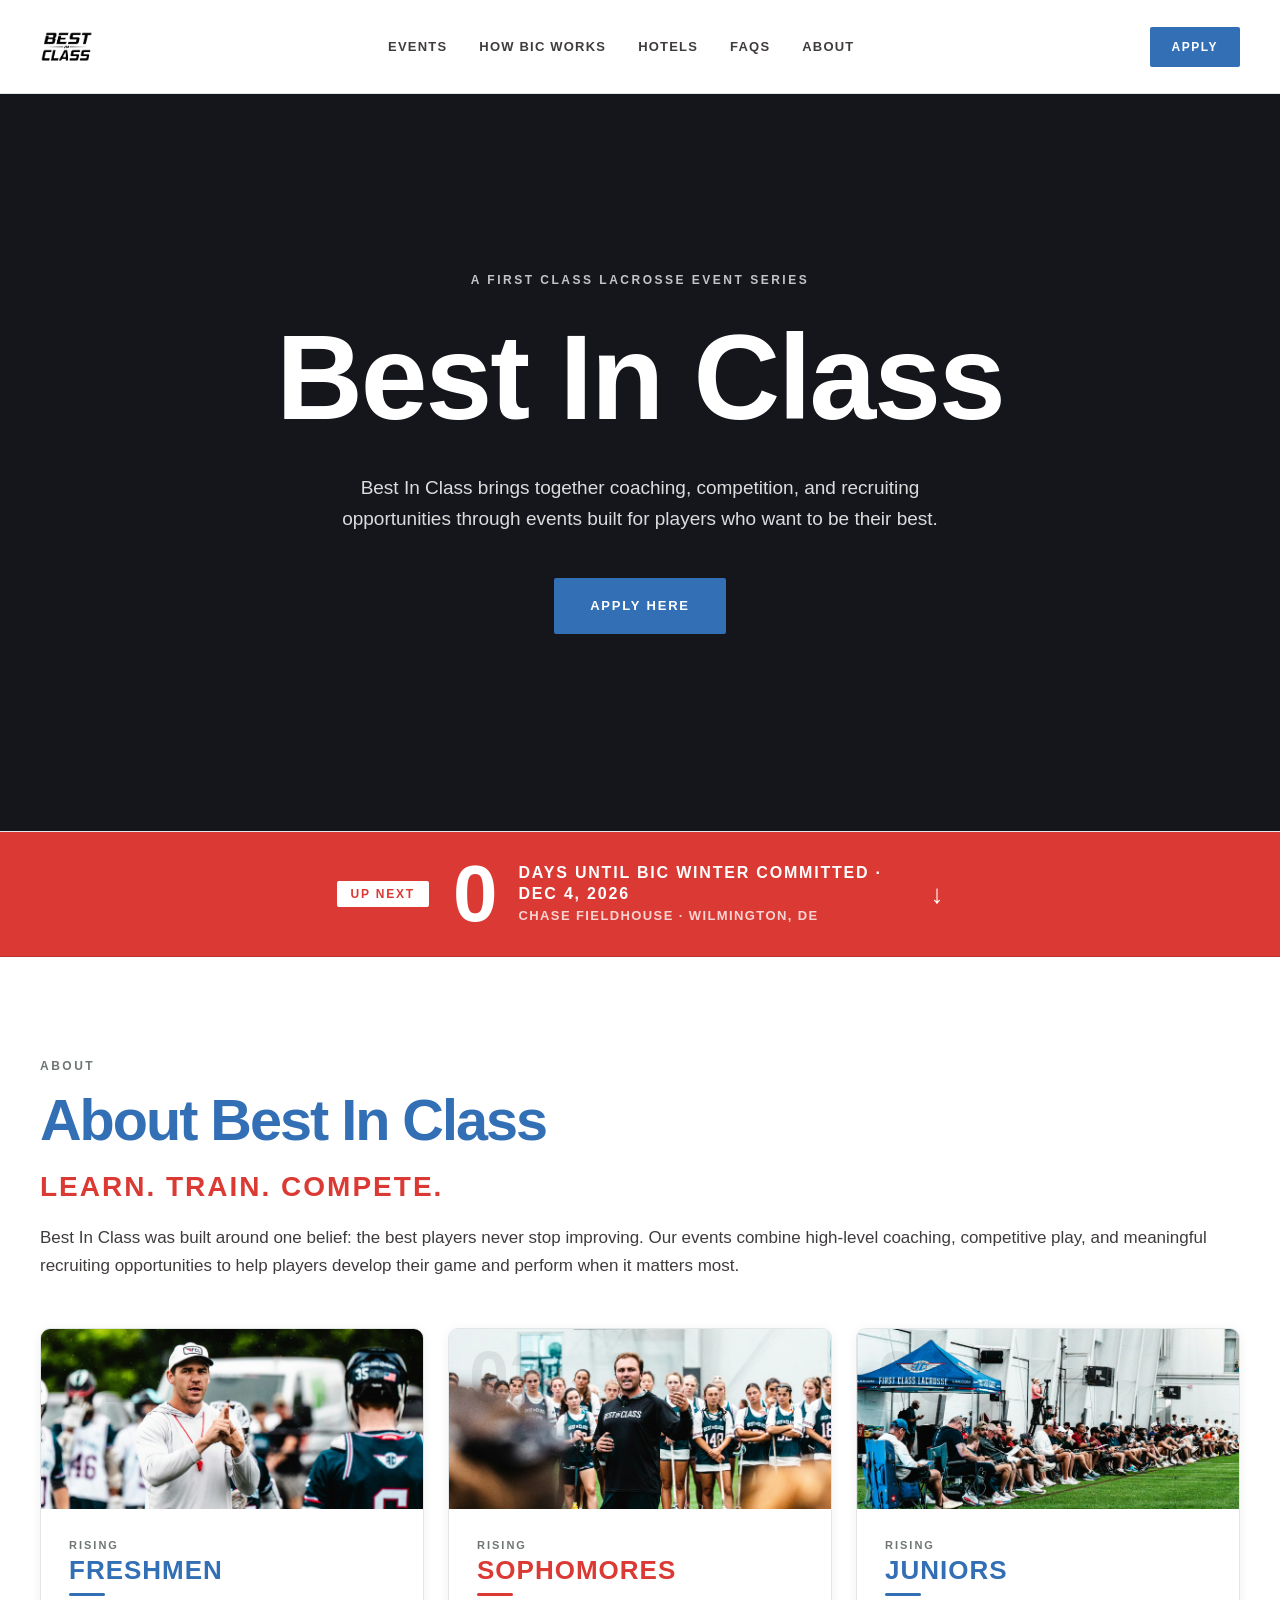
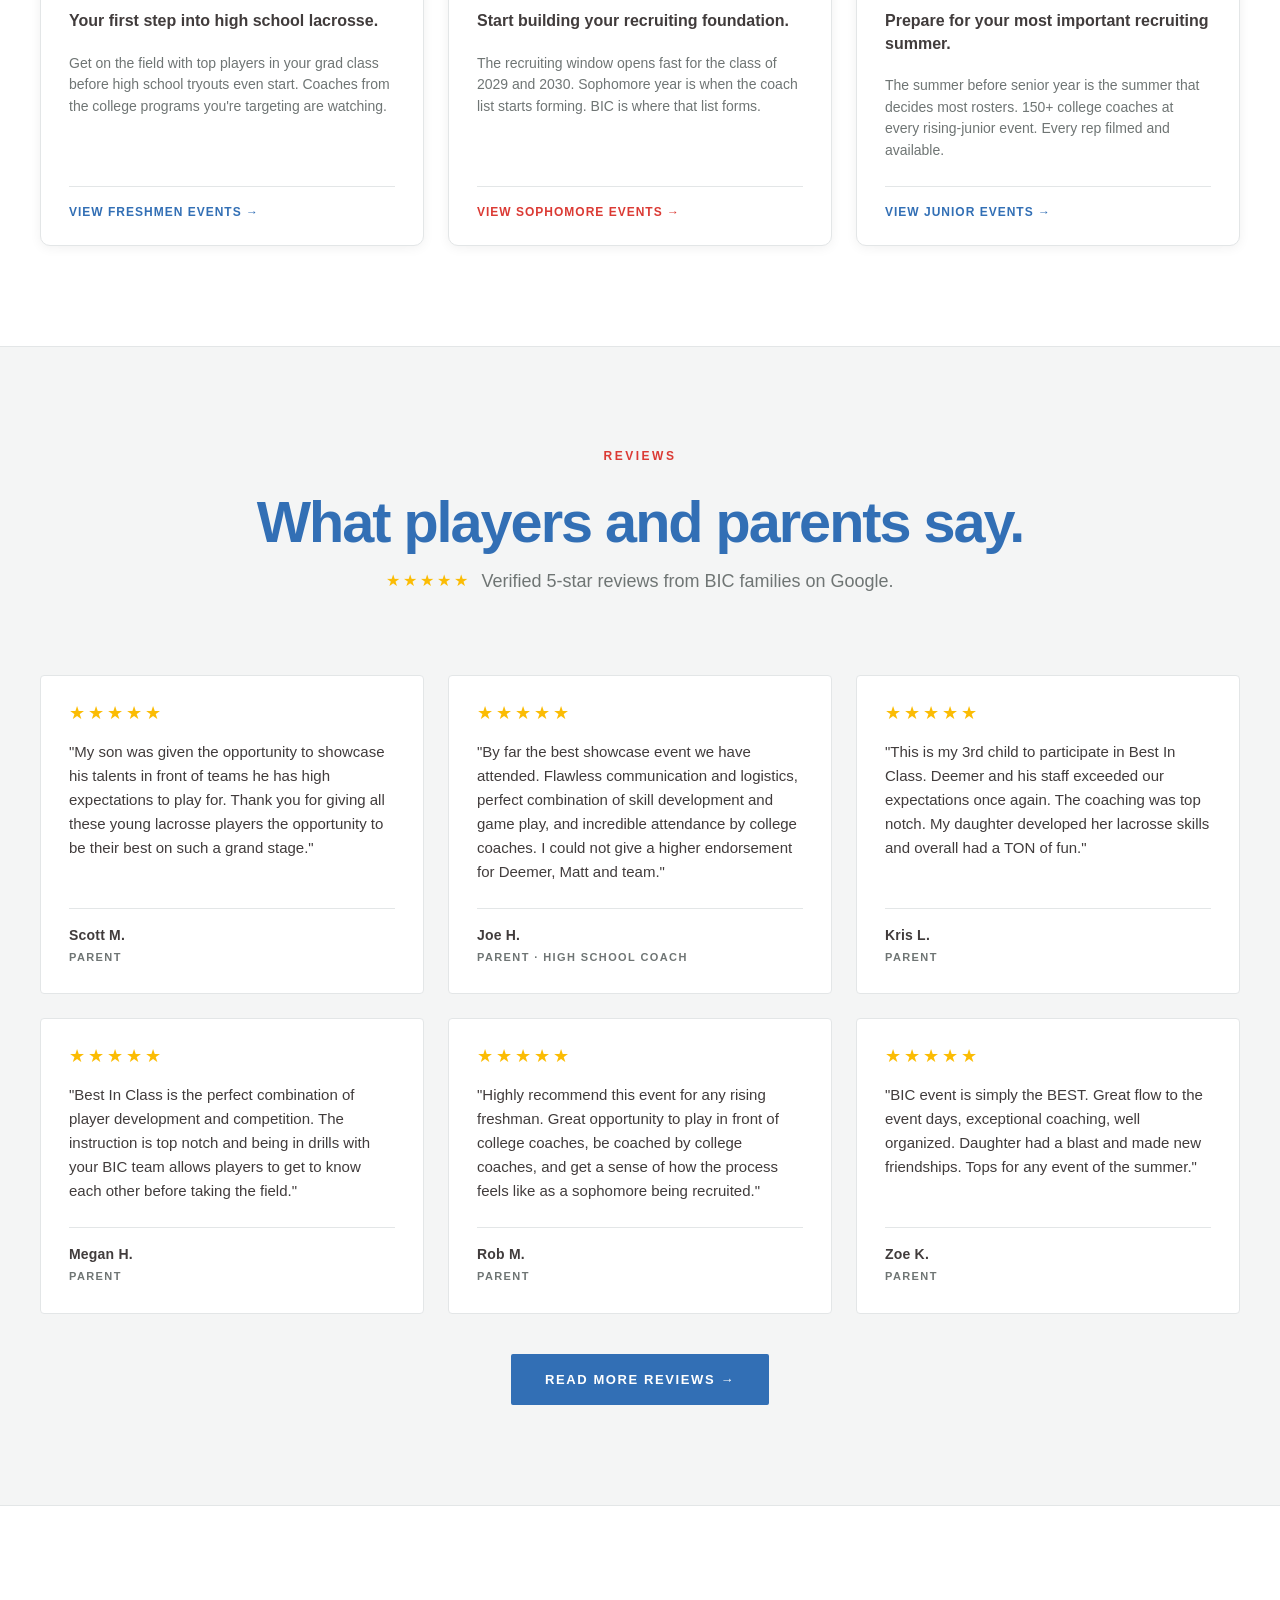
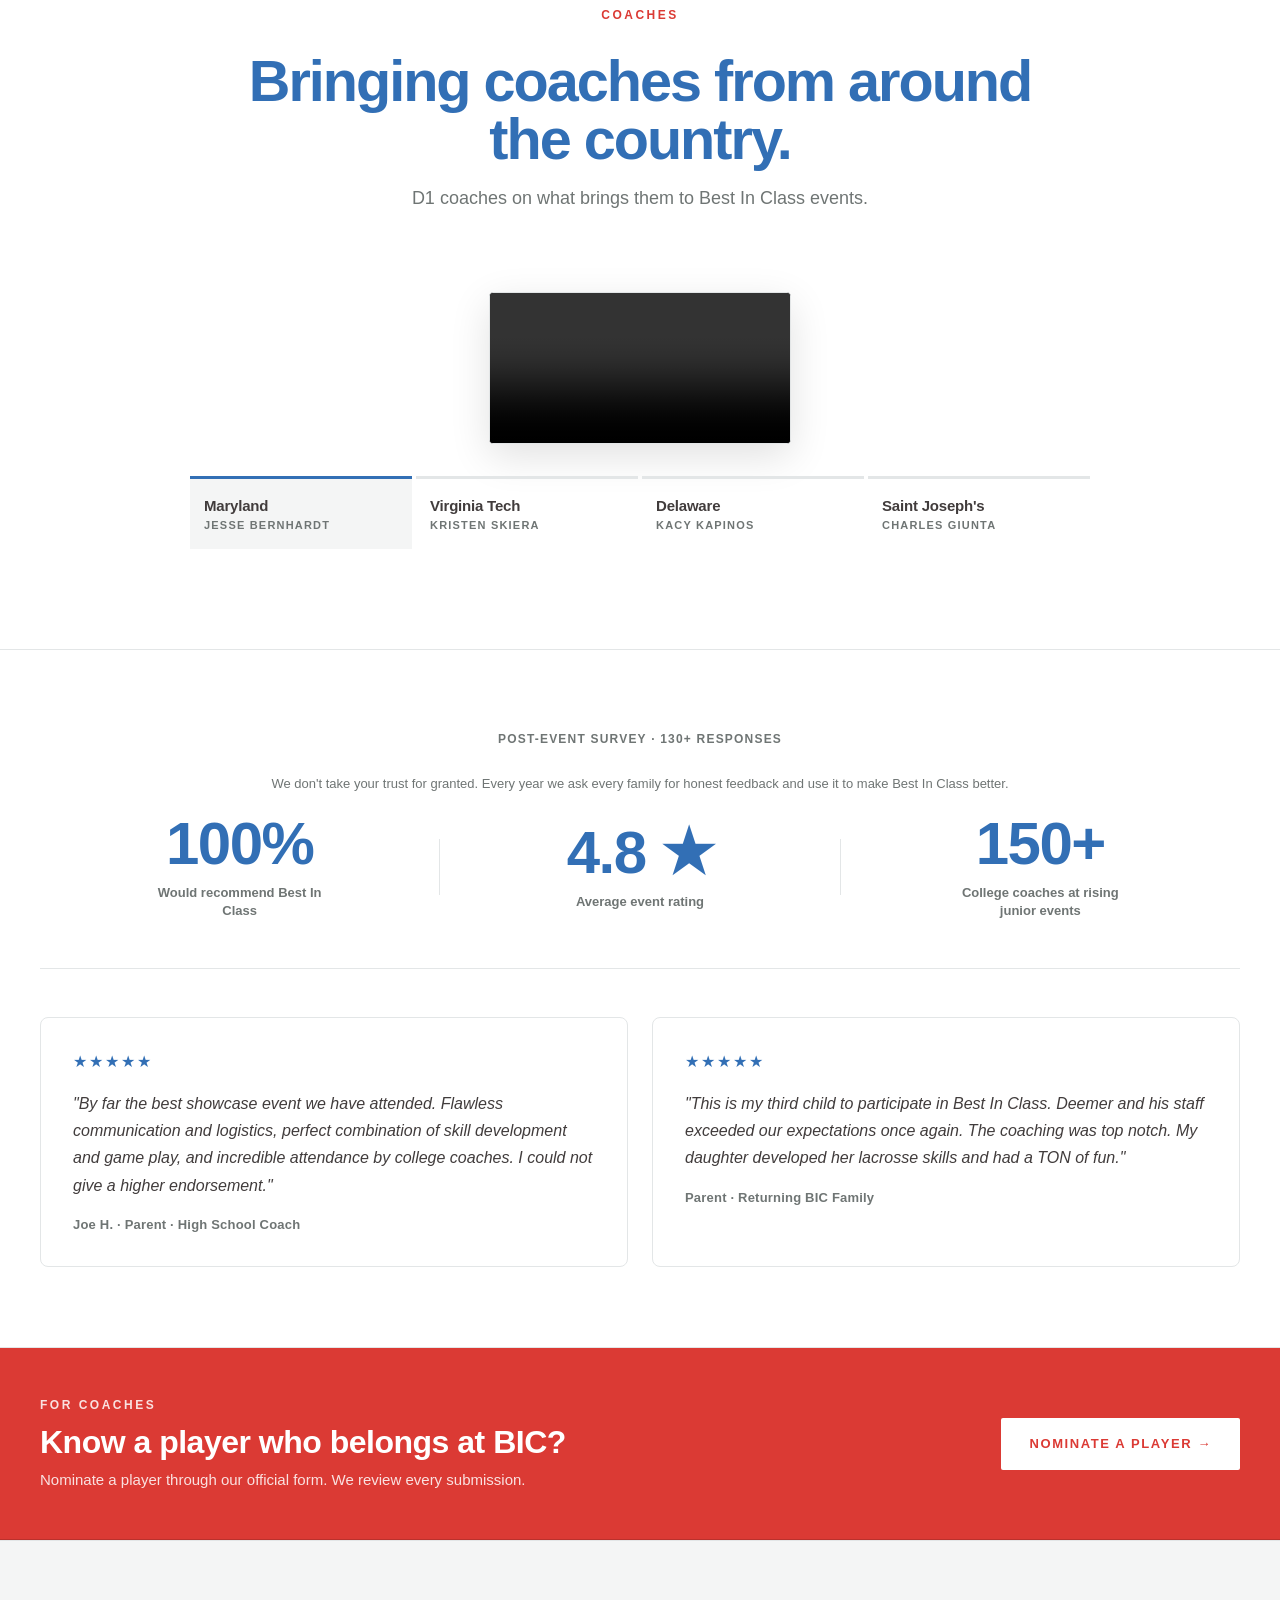
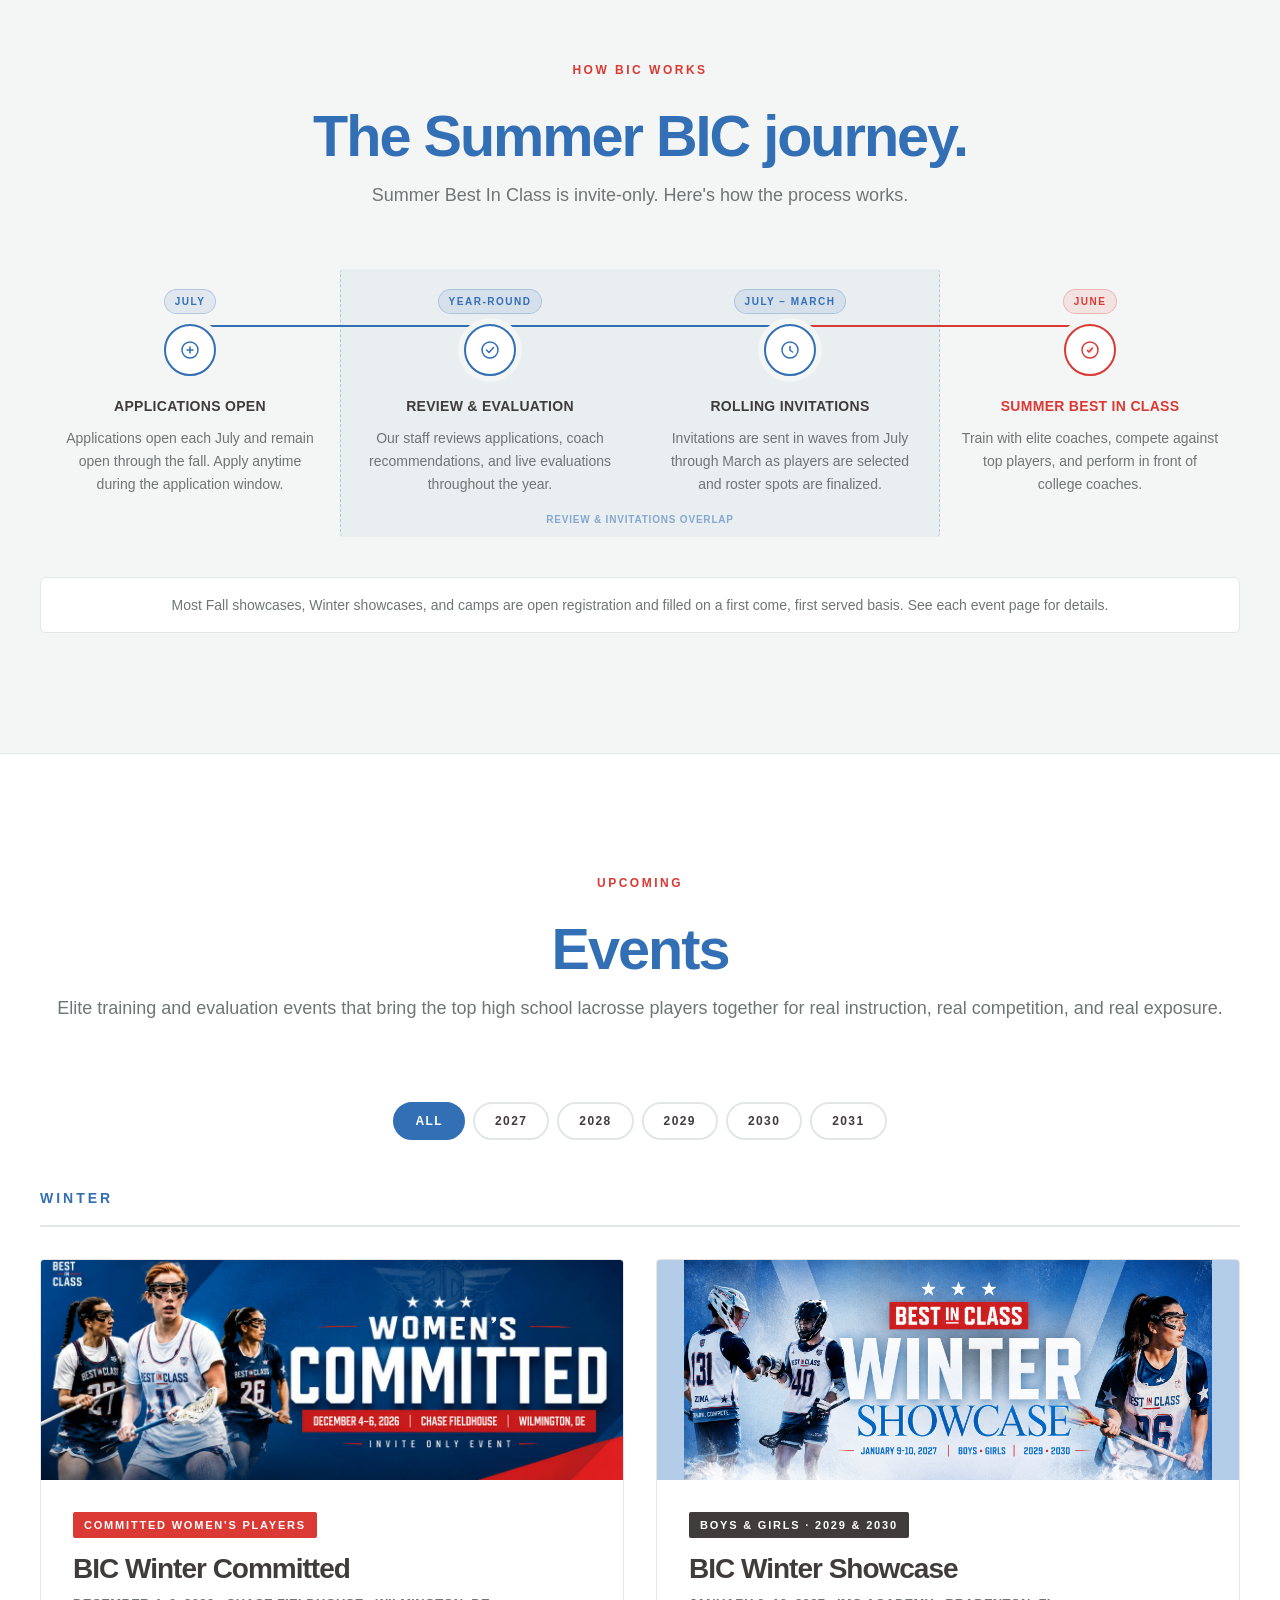
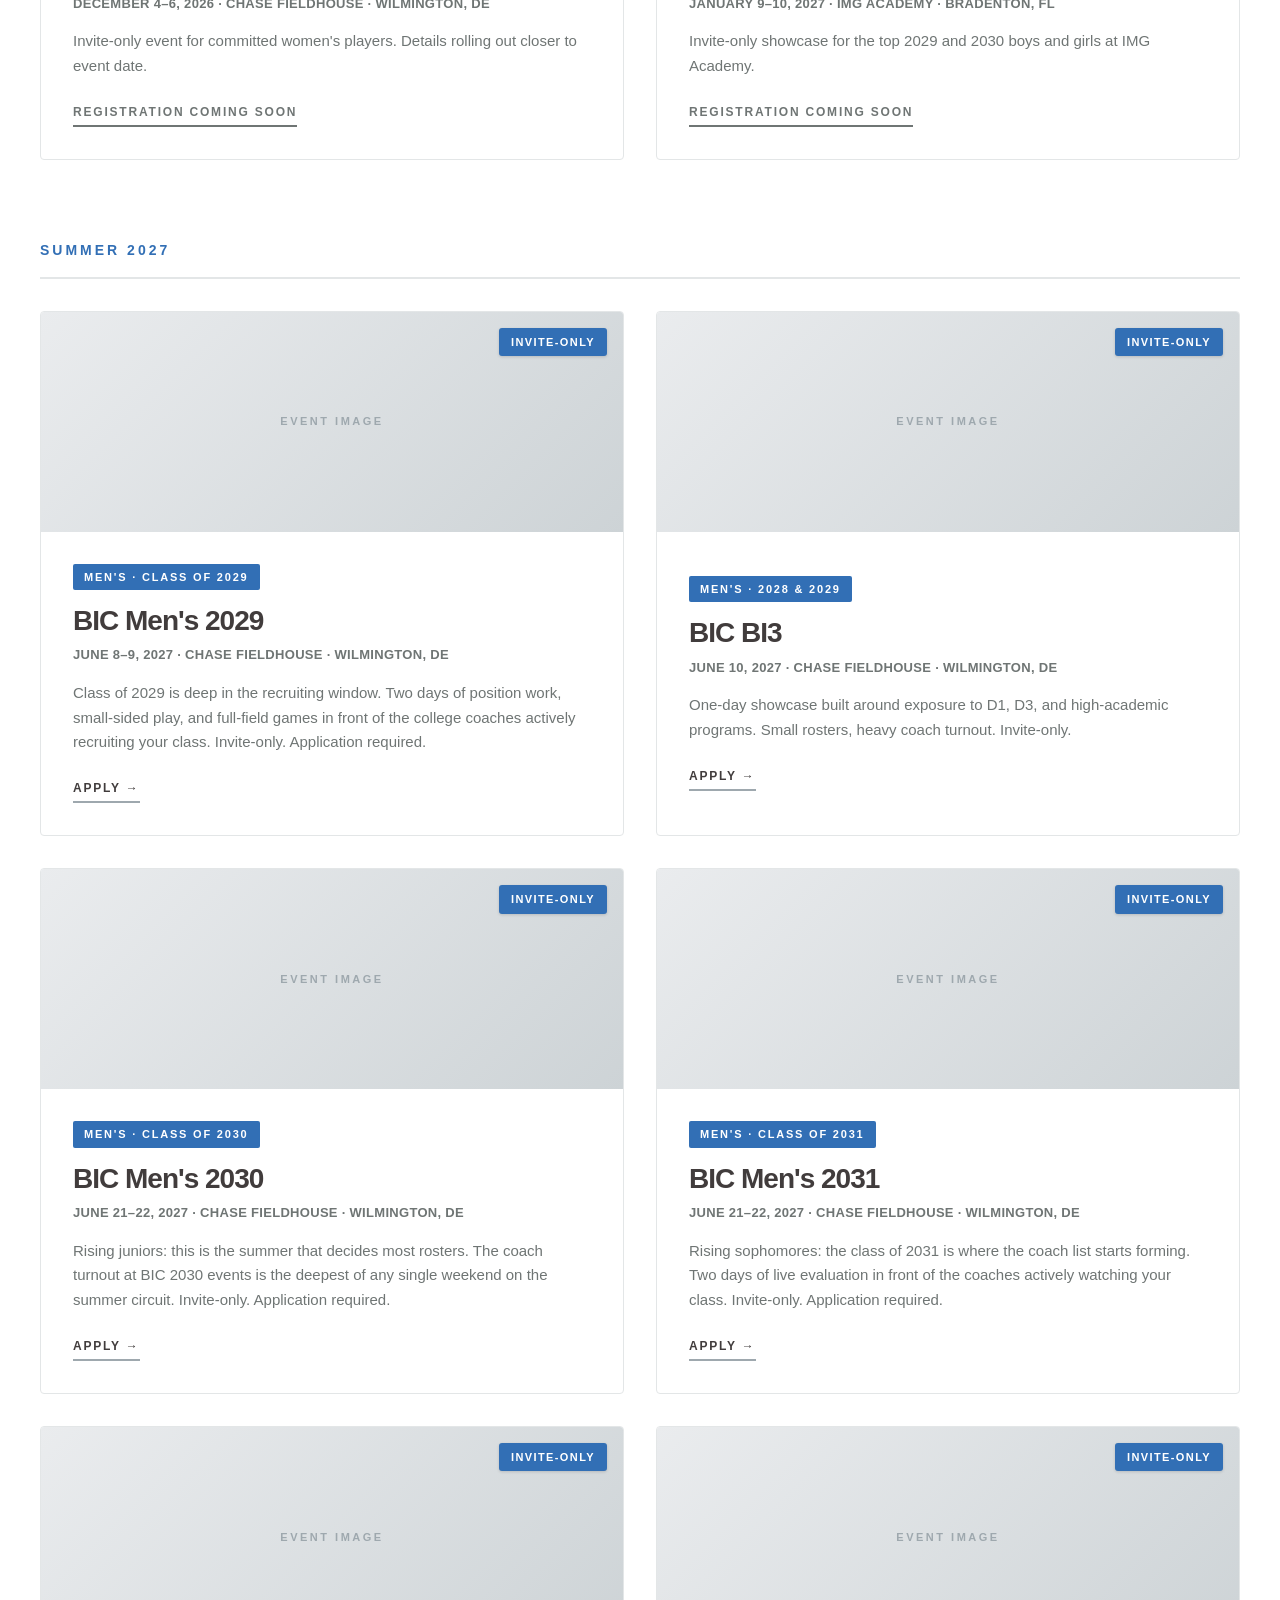
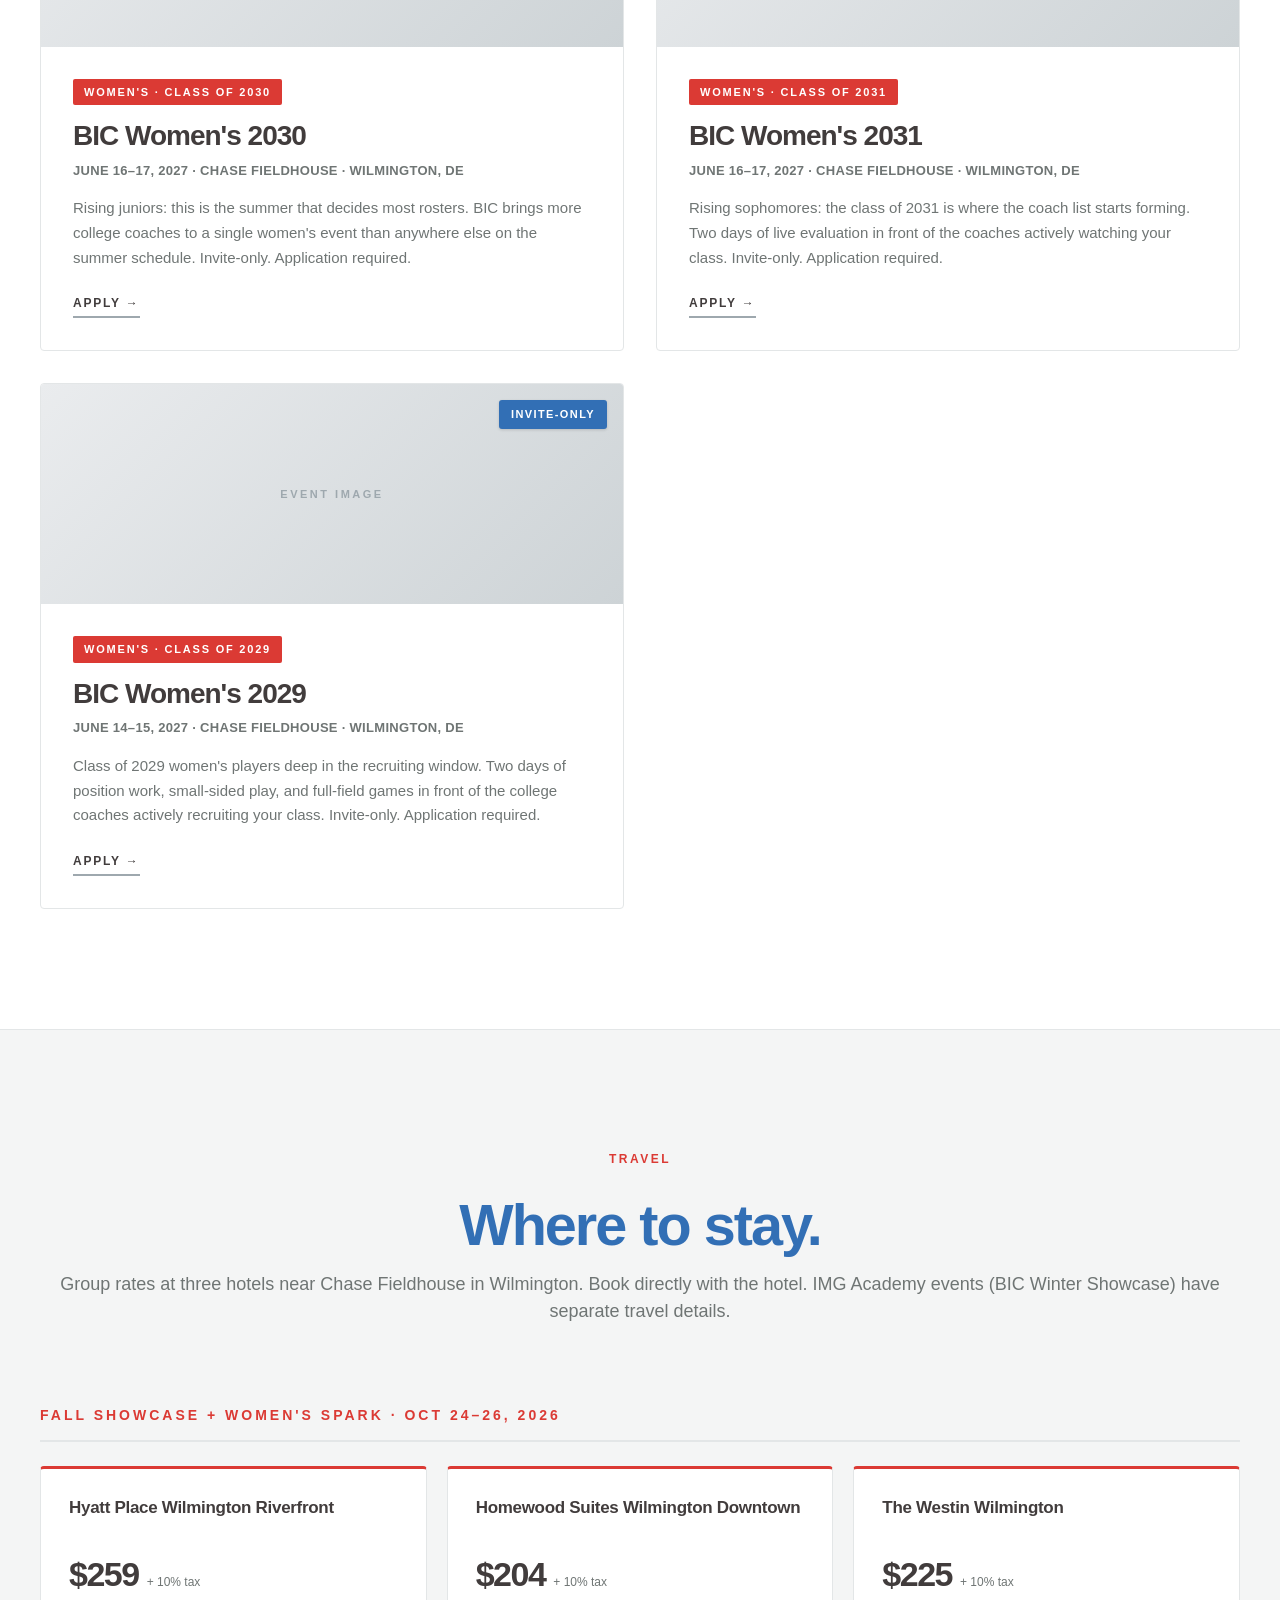
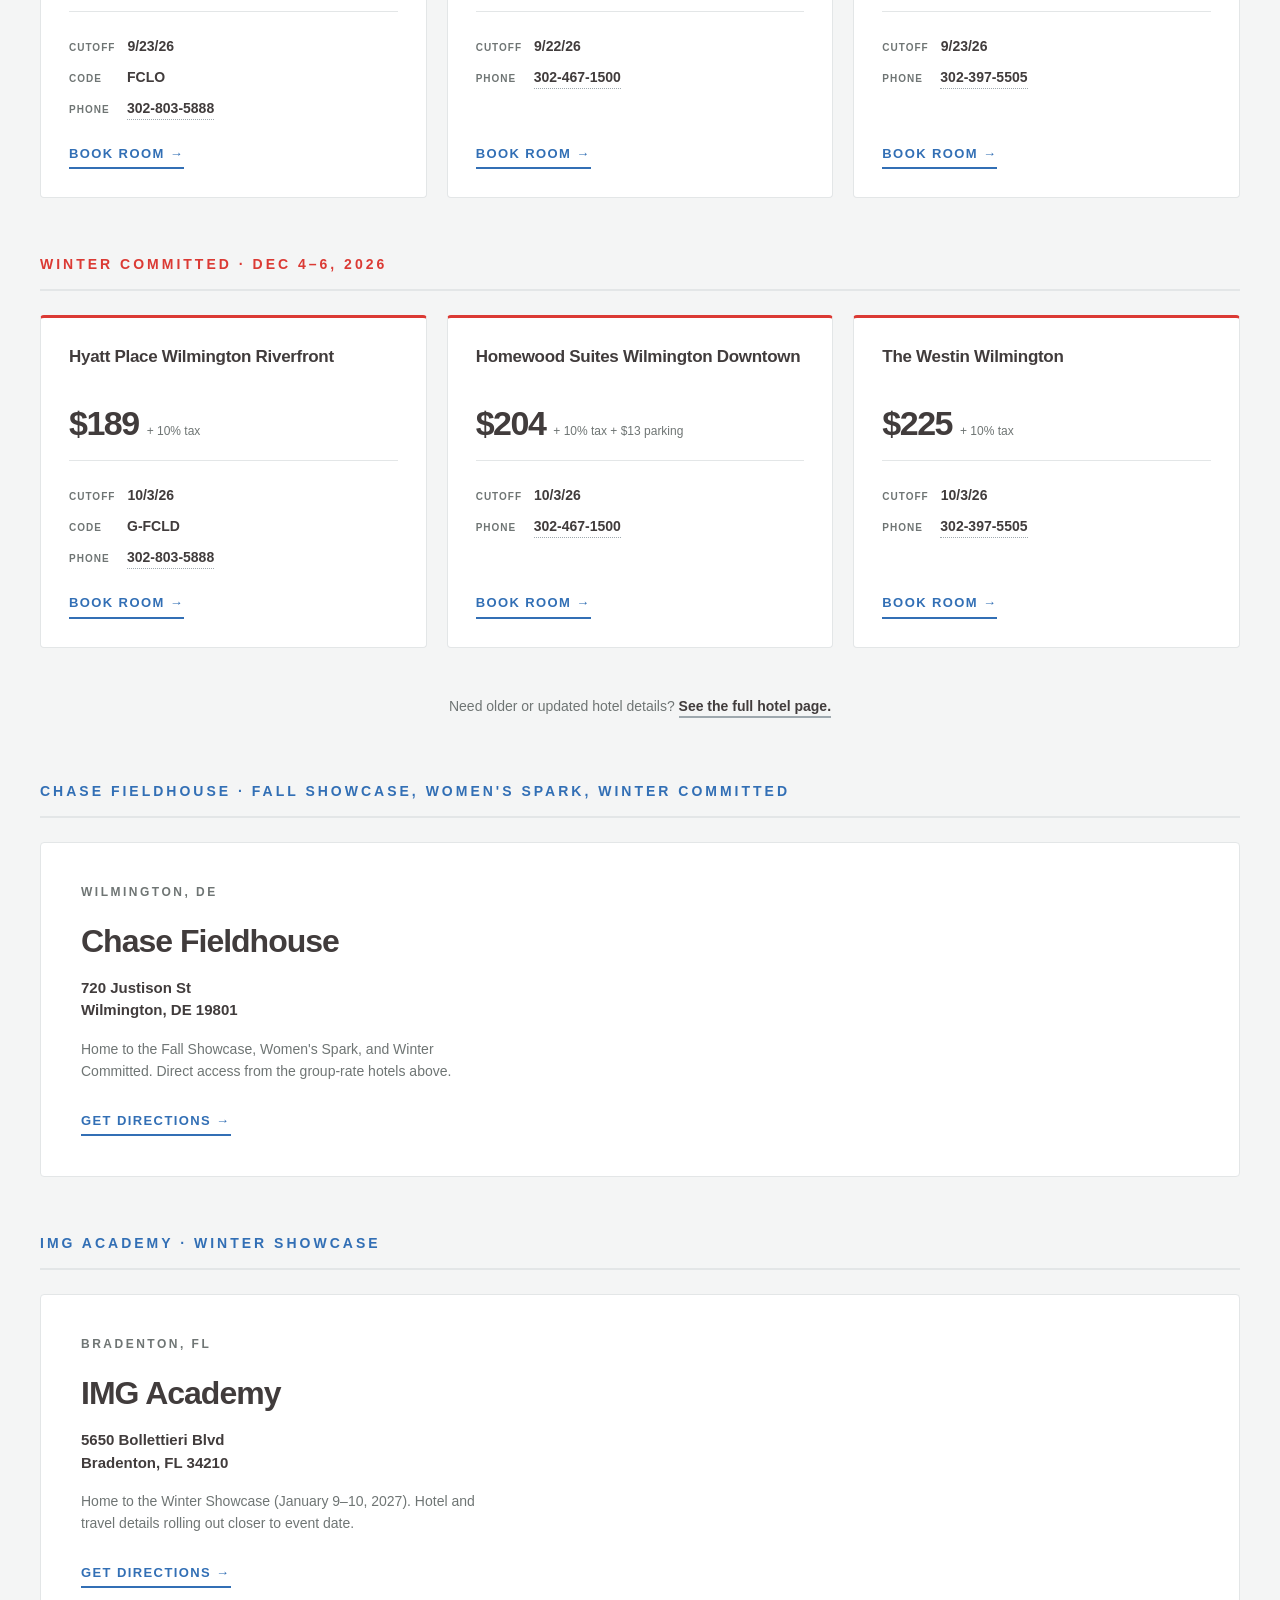
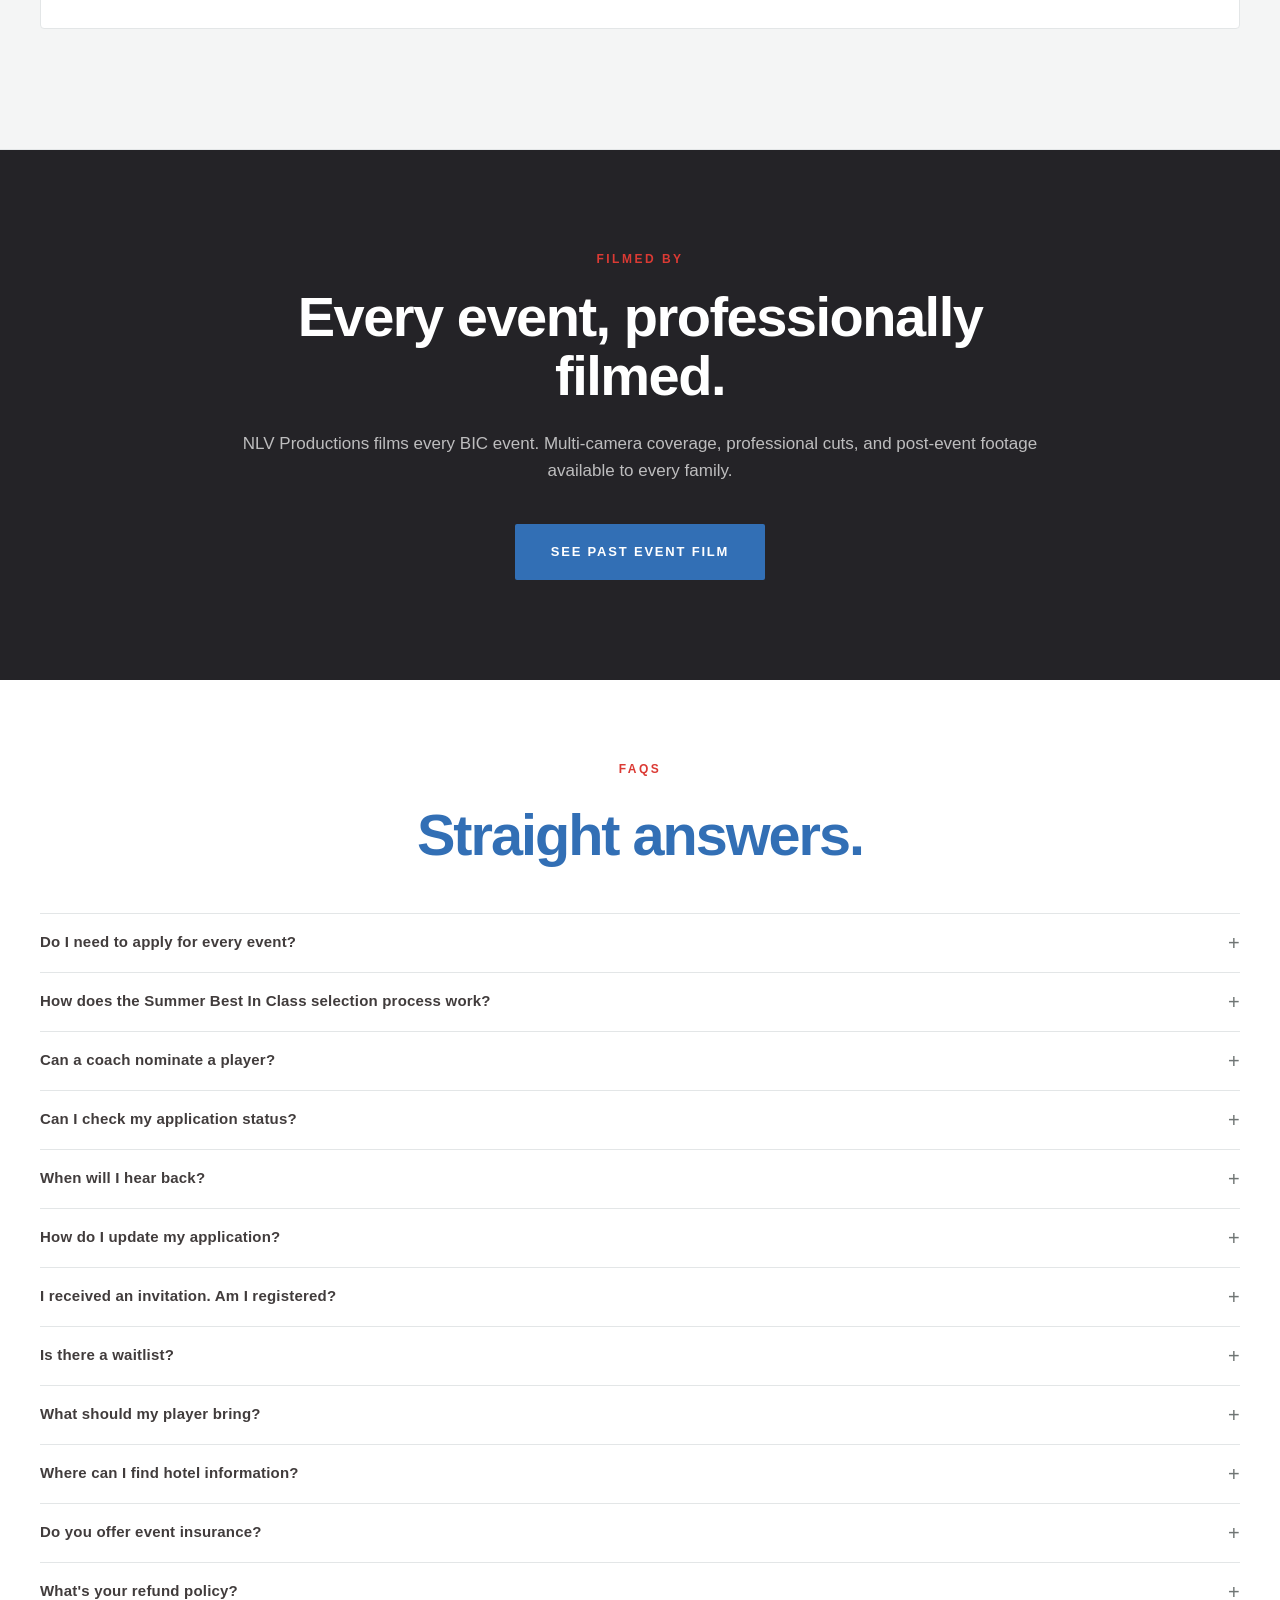
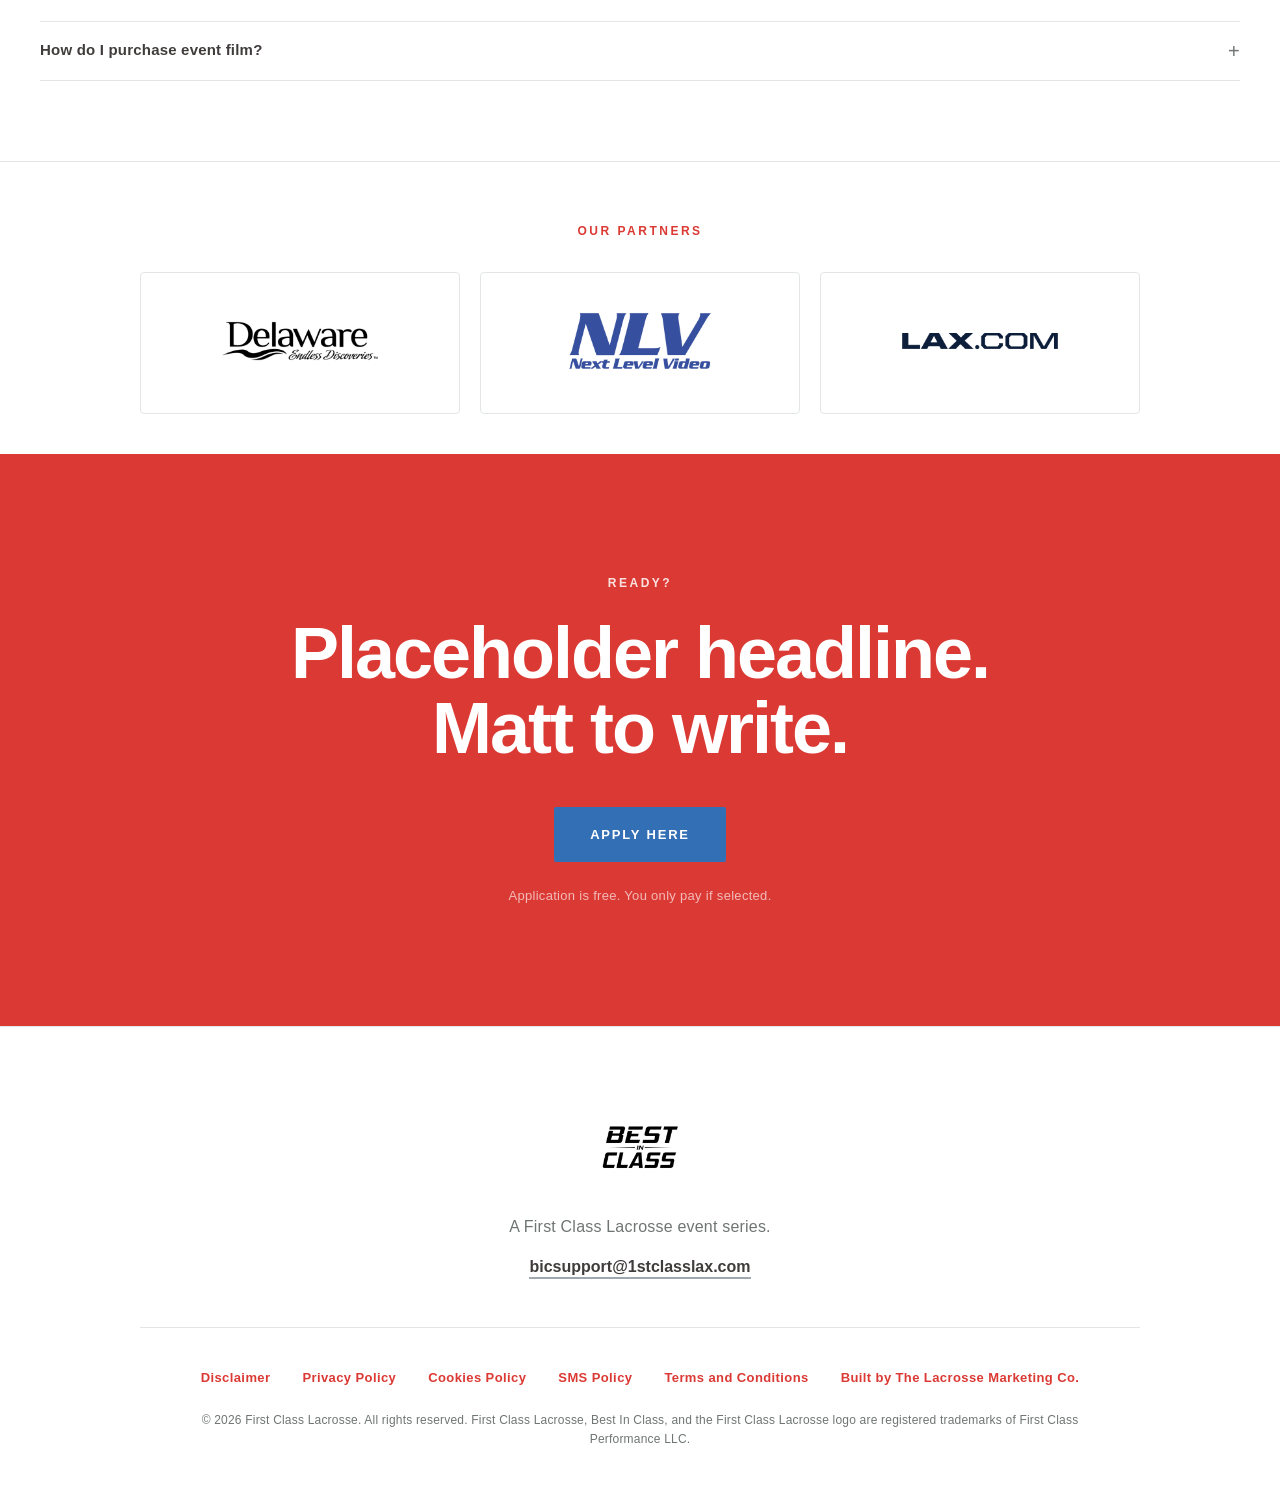
==== commit fa12726a: "Critical readers C2: differentiate Summer 2027 event descriptions The 7 Summer 2027 event cards all " ====
--- a/index.html
+++ b/index.html
@@ -487,7 +487,7 @@
                 <p class="event-tag event-tag-mens">MEN'S · CLASS OF 2029</p>
                 <h3>BIC Men's 2029</h3>
                 <p class="event-meta">June 8–9, 2027 · Chase Fieldhouse · Wilmington, DE</p>
-                <p class="event-desc">Elite training and evaluation for the top 2029 men's players. Invite-only. Application required.</p>
+                <p class="event-desc">Class of 2029 is deep in the recruiting window. Two days of position work, small-sided play, and full-field games in front of the college coaches actively recruiting your class. Invite-only. Application required.</p>
                 <a href="https://1stclasslax.sprocketsports.com/all-programs/category/1702" target="_blank" rel="noopener" class="event-cta">APPLY &rarr;</a>
               </div>
             </article>
@@ -500,7 +500,7 @@
                 <p class="event-tag event-tag-mens">MEN'S · 2028 &amp; 2029</p>
                 <h3>BIC BI3</h3>
                 <p class="event-meta">June 10, 2027 · Chase Fieldhouse · Wilmington, DE</p>
-                <p class="event-desc">The men's showcase focused on exposure to top D1, D3, and high-academic programs. Invite-only.</p>
+                <p class="event-desc">One-day showcase built around exposure to D1, D3, and high-academic programs. Small rosters, heavy coach turnout. Invite-only.</p>
                 <a href="https://1stclasslax.sprocketsports.com/all-programs/category/1702" target="_blank" rel="noopener" class="event-cta">APPLY &rarr;</a>
               </div>
             </article>
@@ -513,7 +513,7 @@
                 <p class="event-tag event-tag-mens">MEN'S · CLASS OF 2030</p>
                 <h3>BIC Men's 2030</h3>
                 <p class="event-meta">June 21–22, 2027 · Chase Fieldhouse · Wilmington, DE</p>
-                <p class="event-desc">Elite training and evaluation for the top 2030 men's players. Invite-only. Application required.</p>
+                <p class="event-desc">Rising juniors: this is the summer that decides most rosters. The coach turnout at BIC 2030 events is the deepest of any single weekend on the summer circuit. Invite-only. Application required.</p>
                 <a href="https://1stclasslax.sprocketsports.com/all-programs/category/1702" target="_blank" rel="noopener" class="event-cta">APPLY &rarr;</a>
               </div>
             </article>
@@ -526,7 +526,7 @@
                 <p class="event-tag event-tag-mens">MEN'S · CLASS OF 2031</p>
                 <h3>BIC Men's 2031</h3>
                 <p class="event-meta">June 21–22, 2027 · Chase Fieldhouse · Wilmington, DE</p>
-                <p class="event-desc">Elite training and evaluation for the top 2031 men's players. Invite-only. Application required.</p>
+                <p class="event-desc">Rising sophomores: the class of 2031 is where the coach list starts forming. Two days of live evaluation in front of the coaches actively watching your class. Invite-only. Application required.</p>
                 <a href="https://1stclasslax.sprocketsports.com/all-programs/category/1702" target="_blank" rel="noopener" class="event-cta">APPLY &rarr;</a>
               </div>
             </article>
@@ -539,7 +539,7 @@
                 <p class="event-tag event-tag-womens">WOMEN'S · CLASS OF 2030</p>
                 <h3>BIC Women's 2030</h3>
                 <p class="event-meta">June 16–17, 2027 · Chase Fieldhouse · Wilmington, DE</p>
-                <p class="event-desc">Elite training and evaluation for the top 2030 women's players. Invite-only. Application required.</p>
+                <p class="event-desc">Rising juniors: this is the summer that decides most rosters. BIC brings more college coaches to a single women's event than anywhere else on the summer schedule. Invite-only. Application required.</p>
                 <a href="https://1stclasslax.sprocketsports.com/all-programs/category/1702" target="_blank" rel="noopener" class="event-cta">APPLY &rarr;</a>
               </div>
             </article>
@@ -552,7 +552,7 @@
                 <p class="event-tag event-tag-womens">WOMEN'S · CLASS OF 2031</p>
                 <h3>BIC Women's 2031</h3>
                 <p class="event-meta">June 16–17, 2027 · Chase Fieldhouse · Wilmington, DE</p>
-                <p class="event-desc">Elite training and evaluation for the top 2031 women's players. Invite-only. Application required.</p>
+                <p class="event-desc">Rising sophomores: the class of 2031 is where the coach list starts forming. Two days of live evaluation in front of the coaches actively watching your class. Invite-only. Application required.</p>
                 <a href="https://1stclasslax.sprocketsports.com/all-programs/category/1702" target="_blank" rel="noopener" class="event-cta">APPLY &rarr;</a>
               </div>
             </article>
@@ -565,7 +565,7 @@
                 <p class="event-tag event-tag-womens">WOMEN'S · CLASS OF 2029</p>
                 <h3>BIC Women's 2029</h3>
                 <p class="event-meta">June 14–15, 2027 · Chase Fieldhouse · Wilmington, DE</p>
-                <p class="event-desc">Elite training and evaluation for the top 2029 women's players. Invite-only. Application required.</p>
+                <p class="event-desc">Class of 2029 women's players deep in the recruiting window. Two days of position work, small-sided play, and full-field games in front of the college coaches actively recruiting your class. Invite-only. Application required.</p>
                 <a href="https://1stclasslax.sprocketsports.com/all-programs/category/1702" target="_blank" rel="noopener" class="event-cta">APPLY &rarr;</a>
               </div>
             </article>
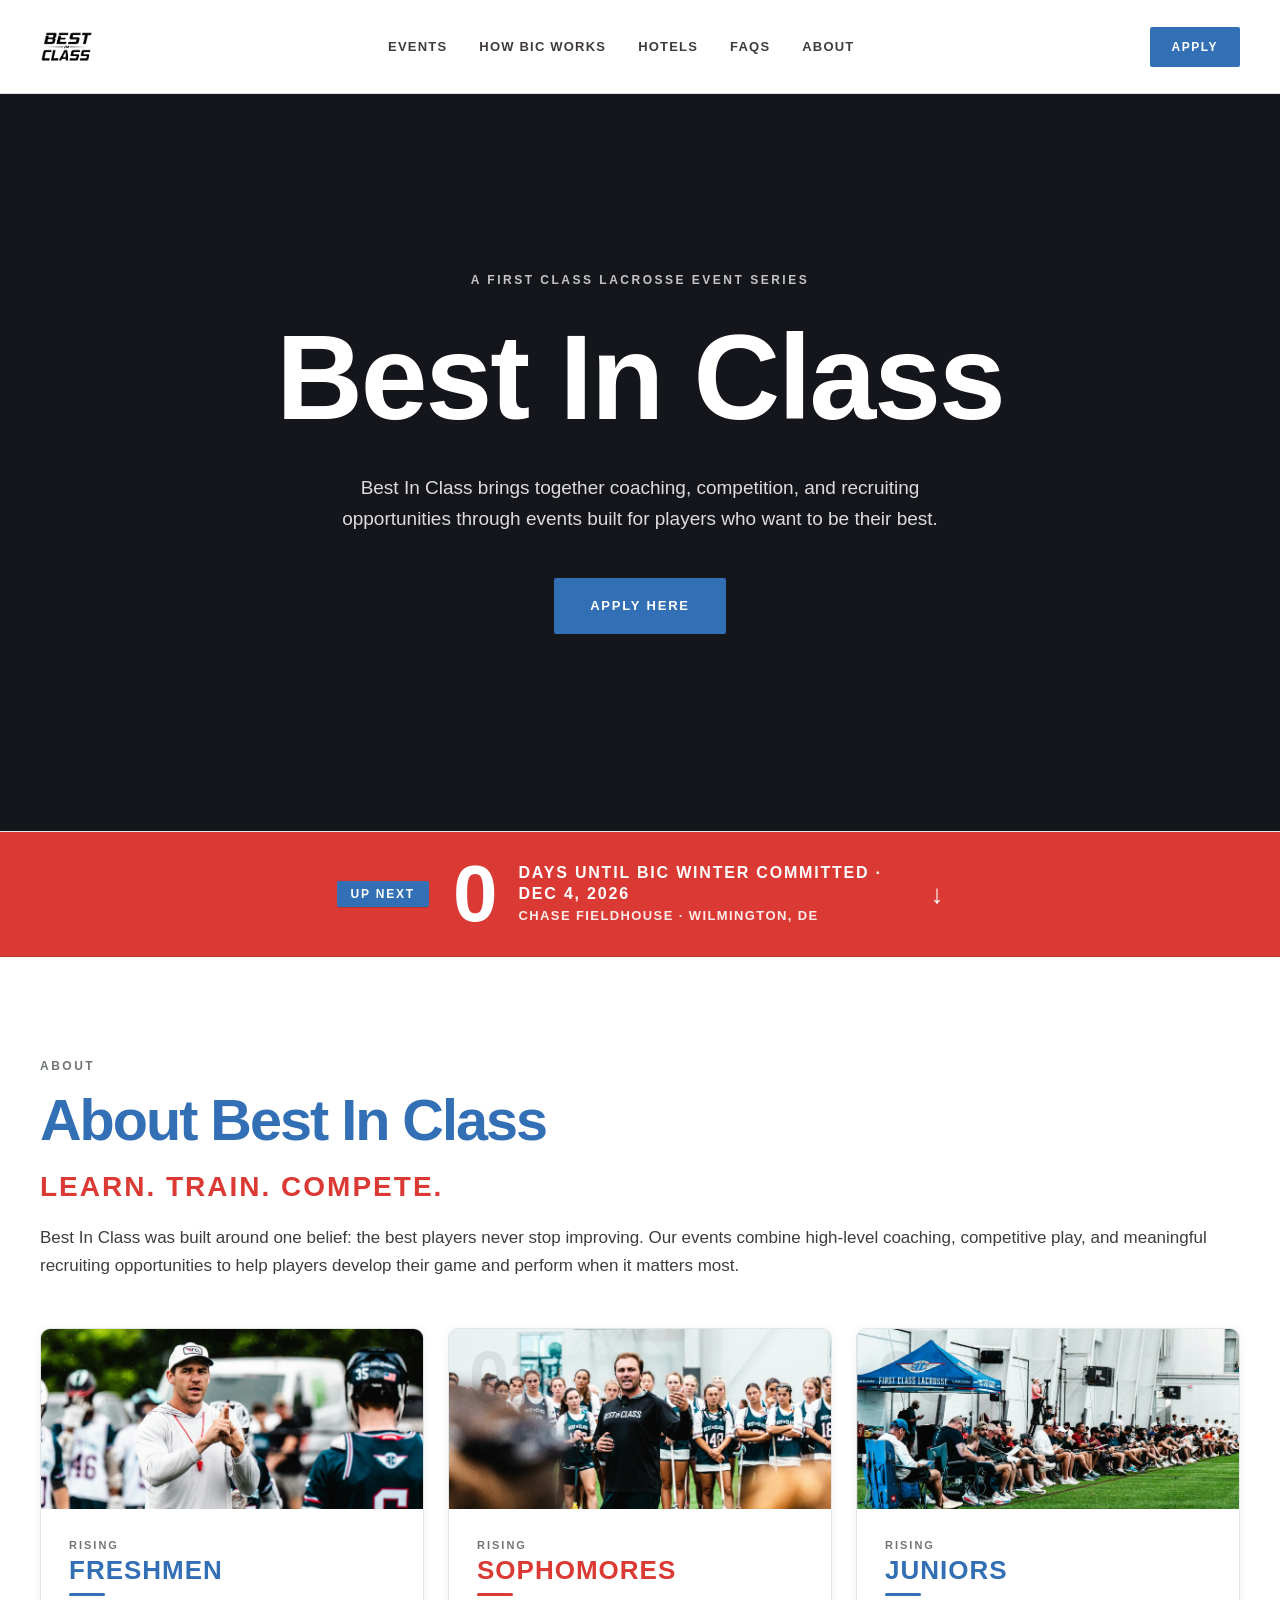
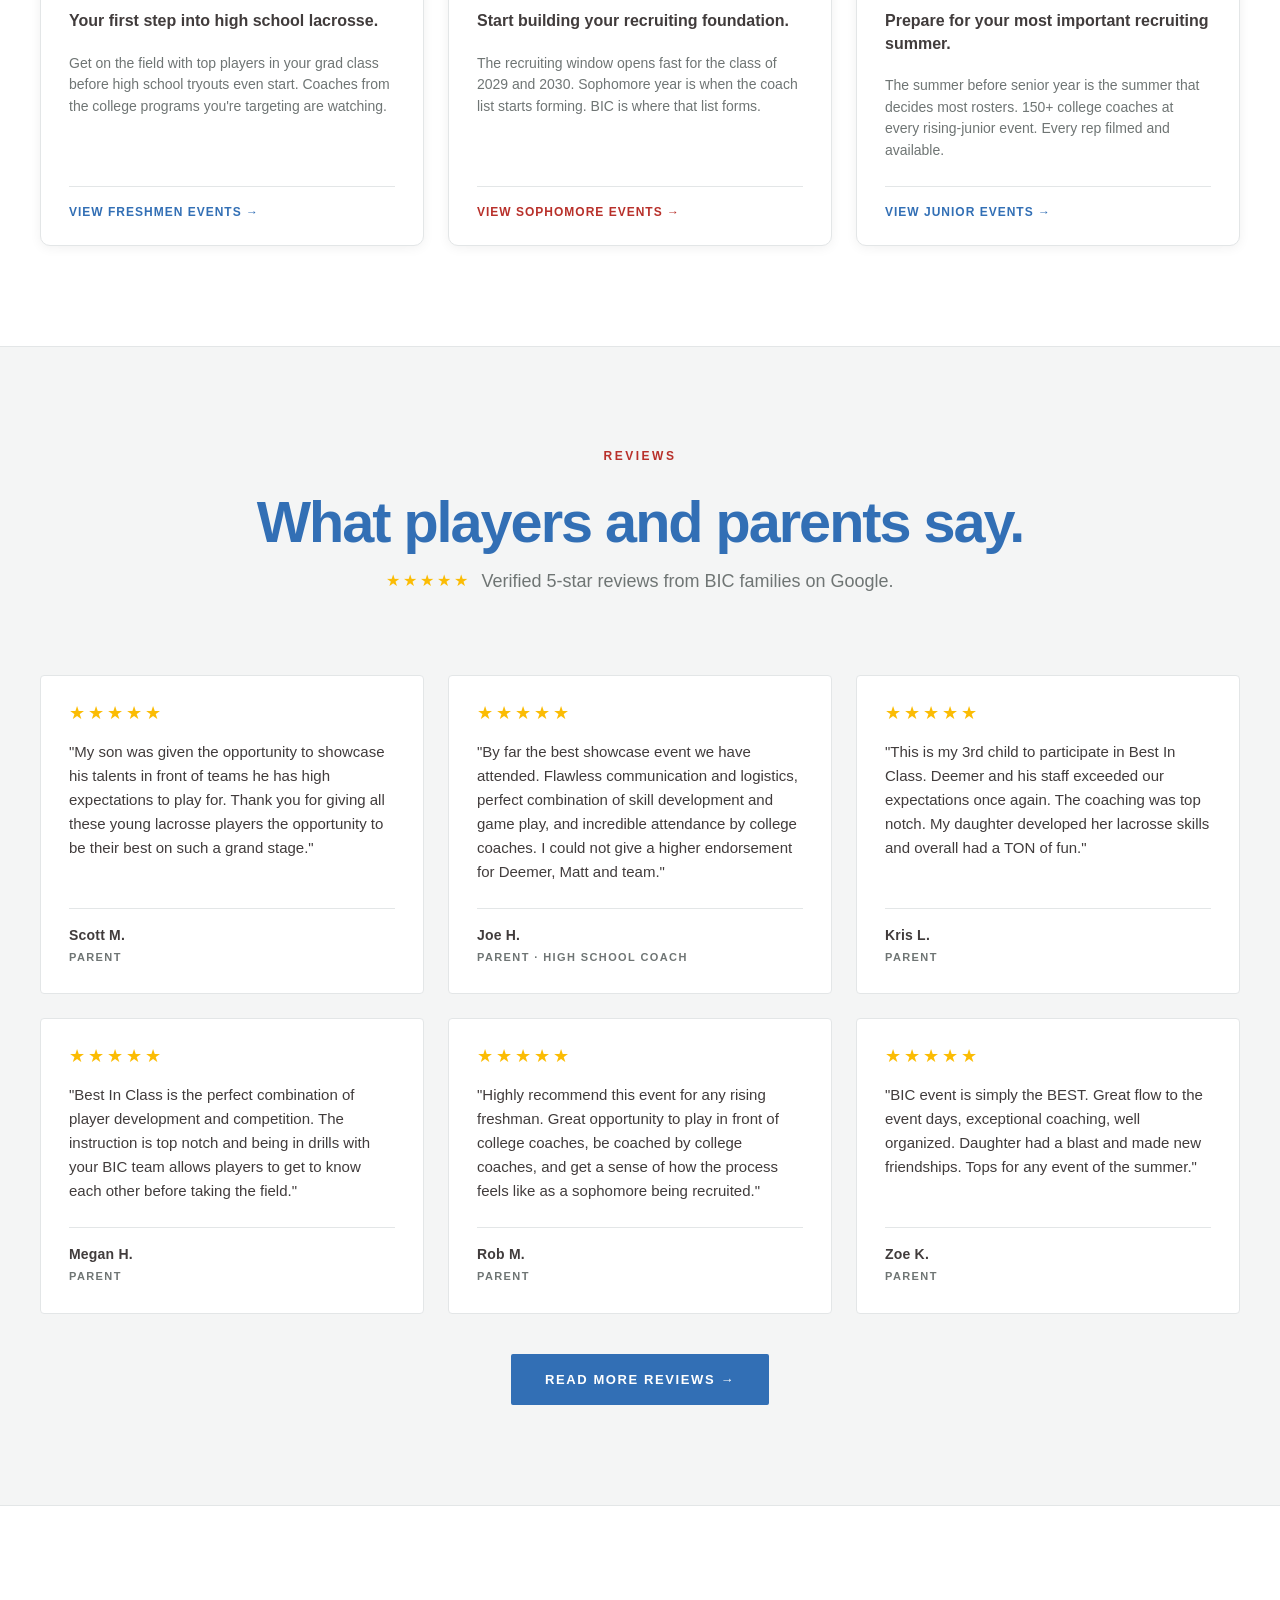
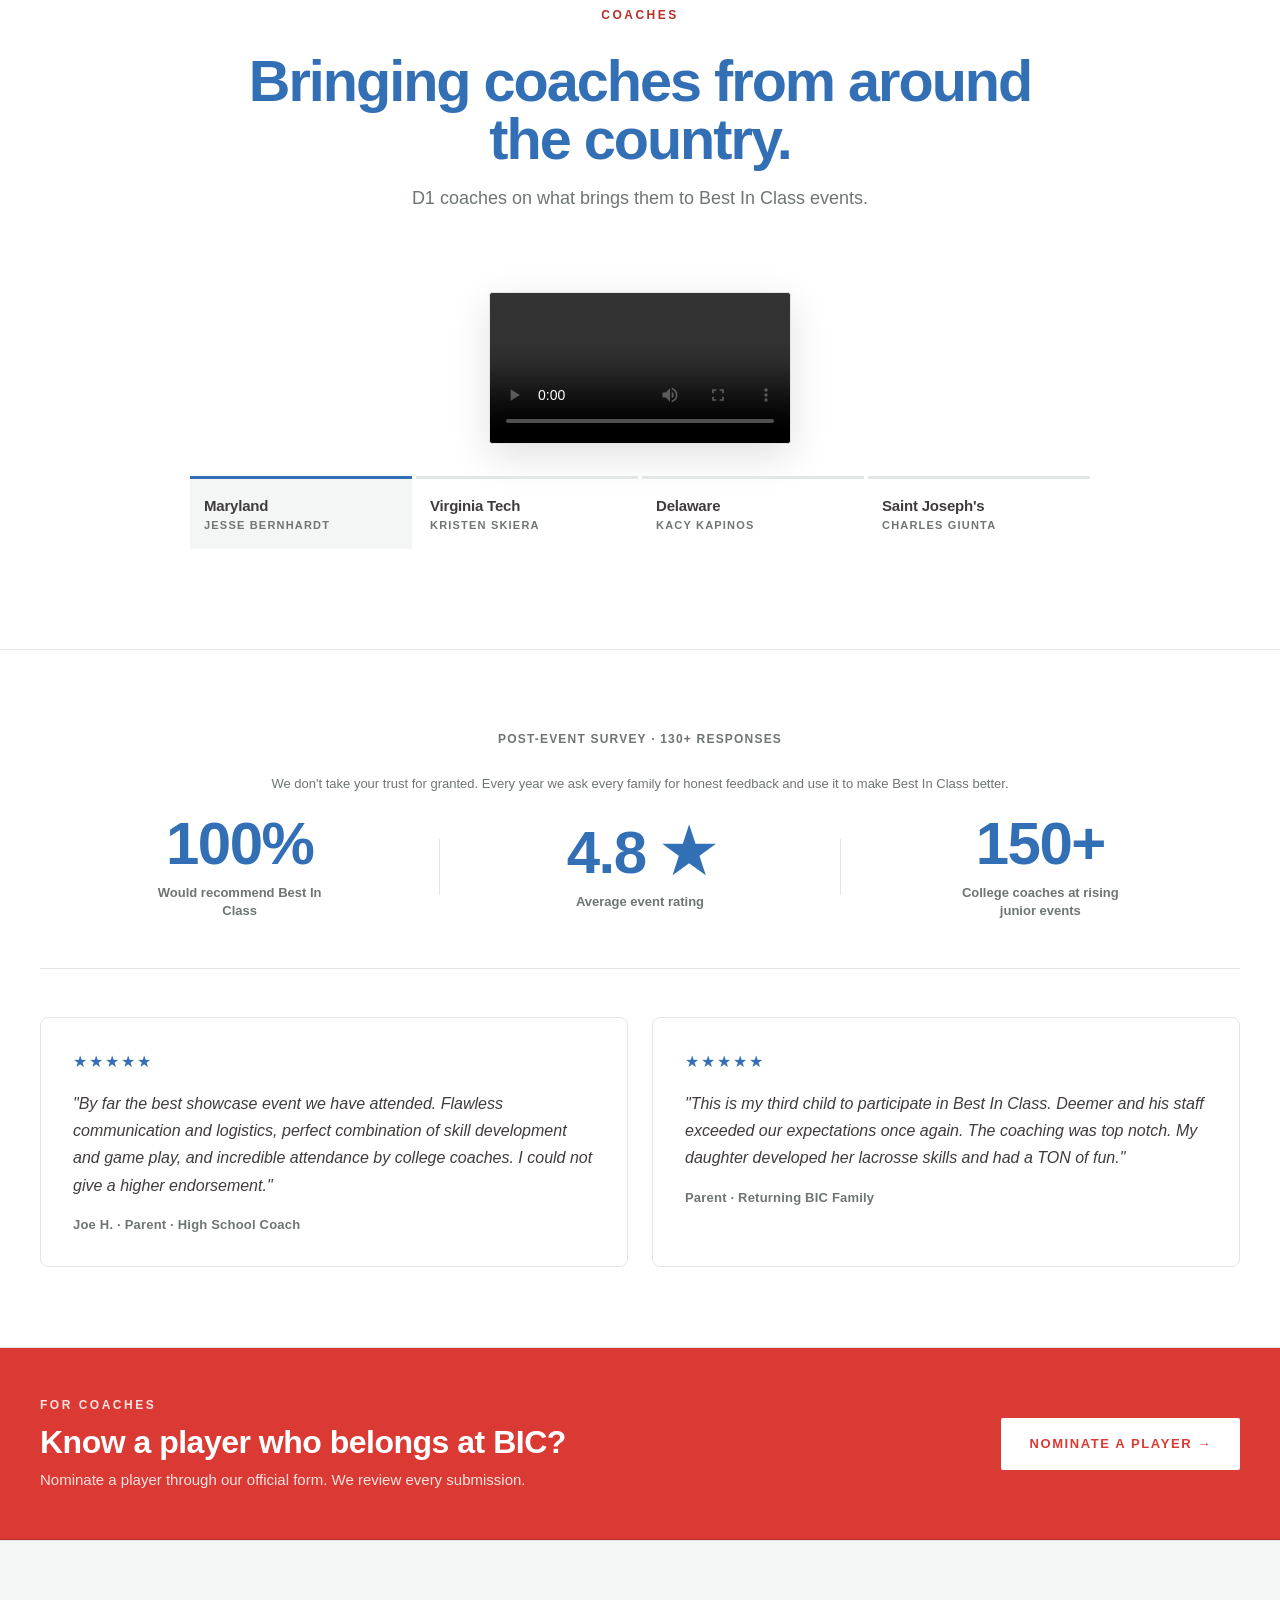
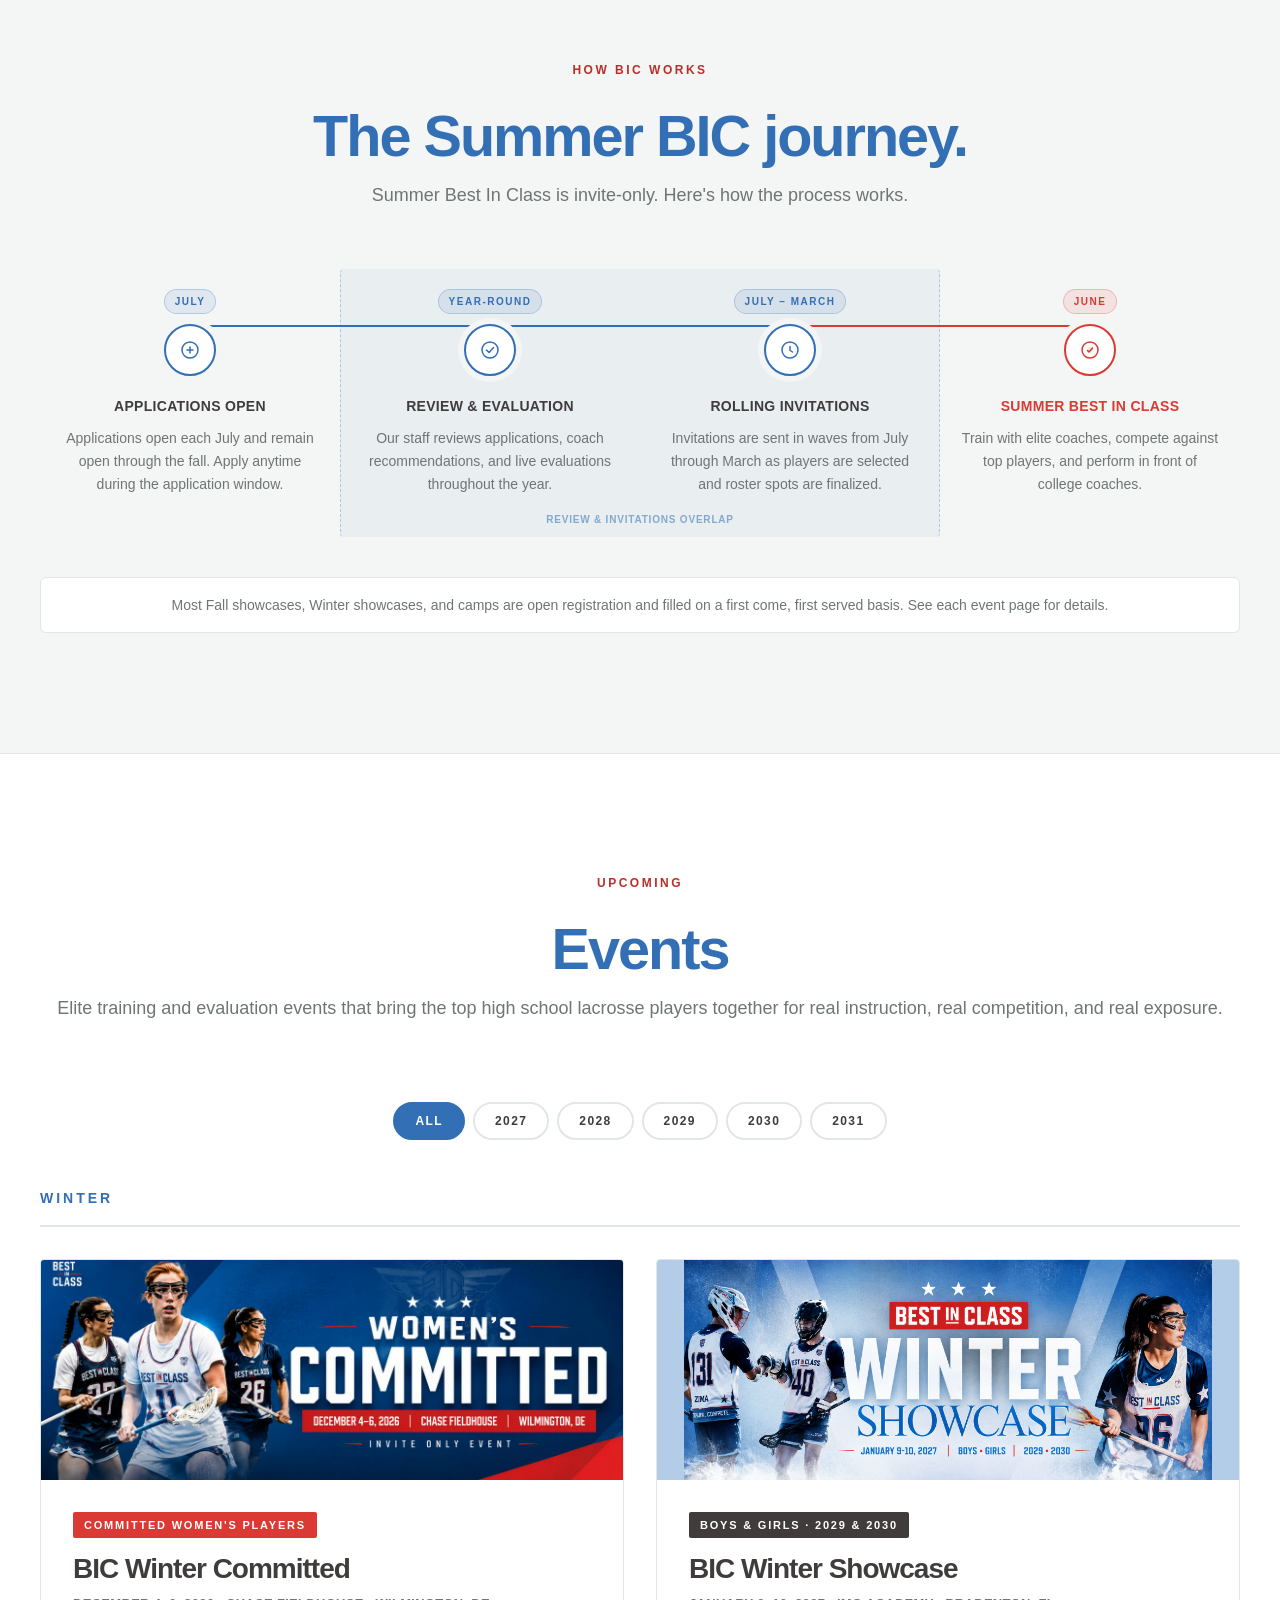
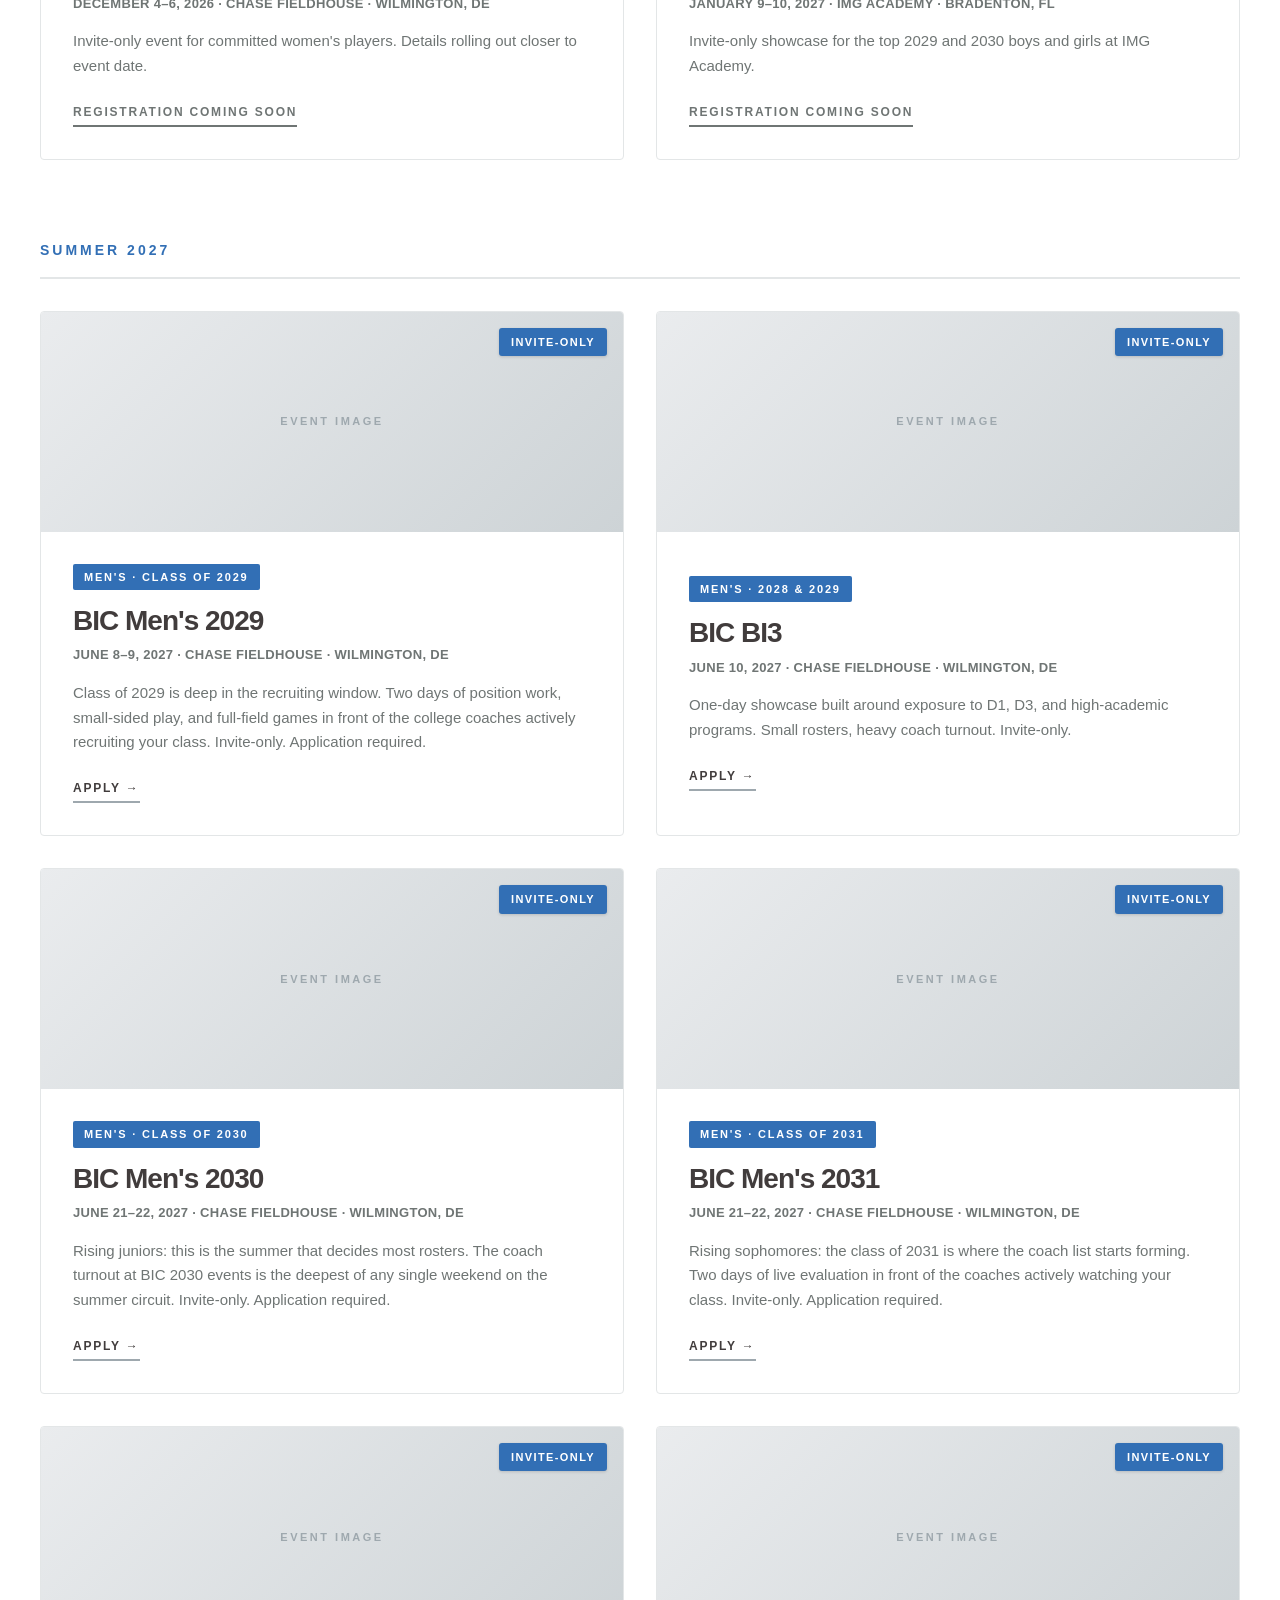
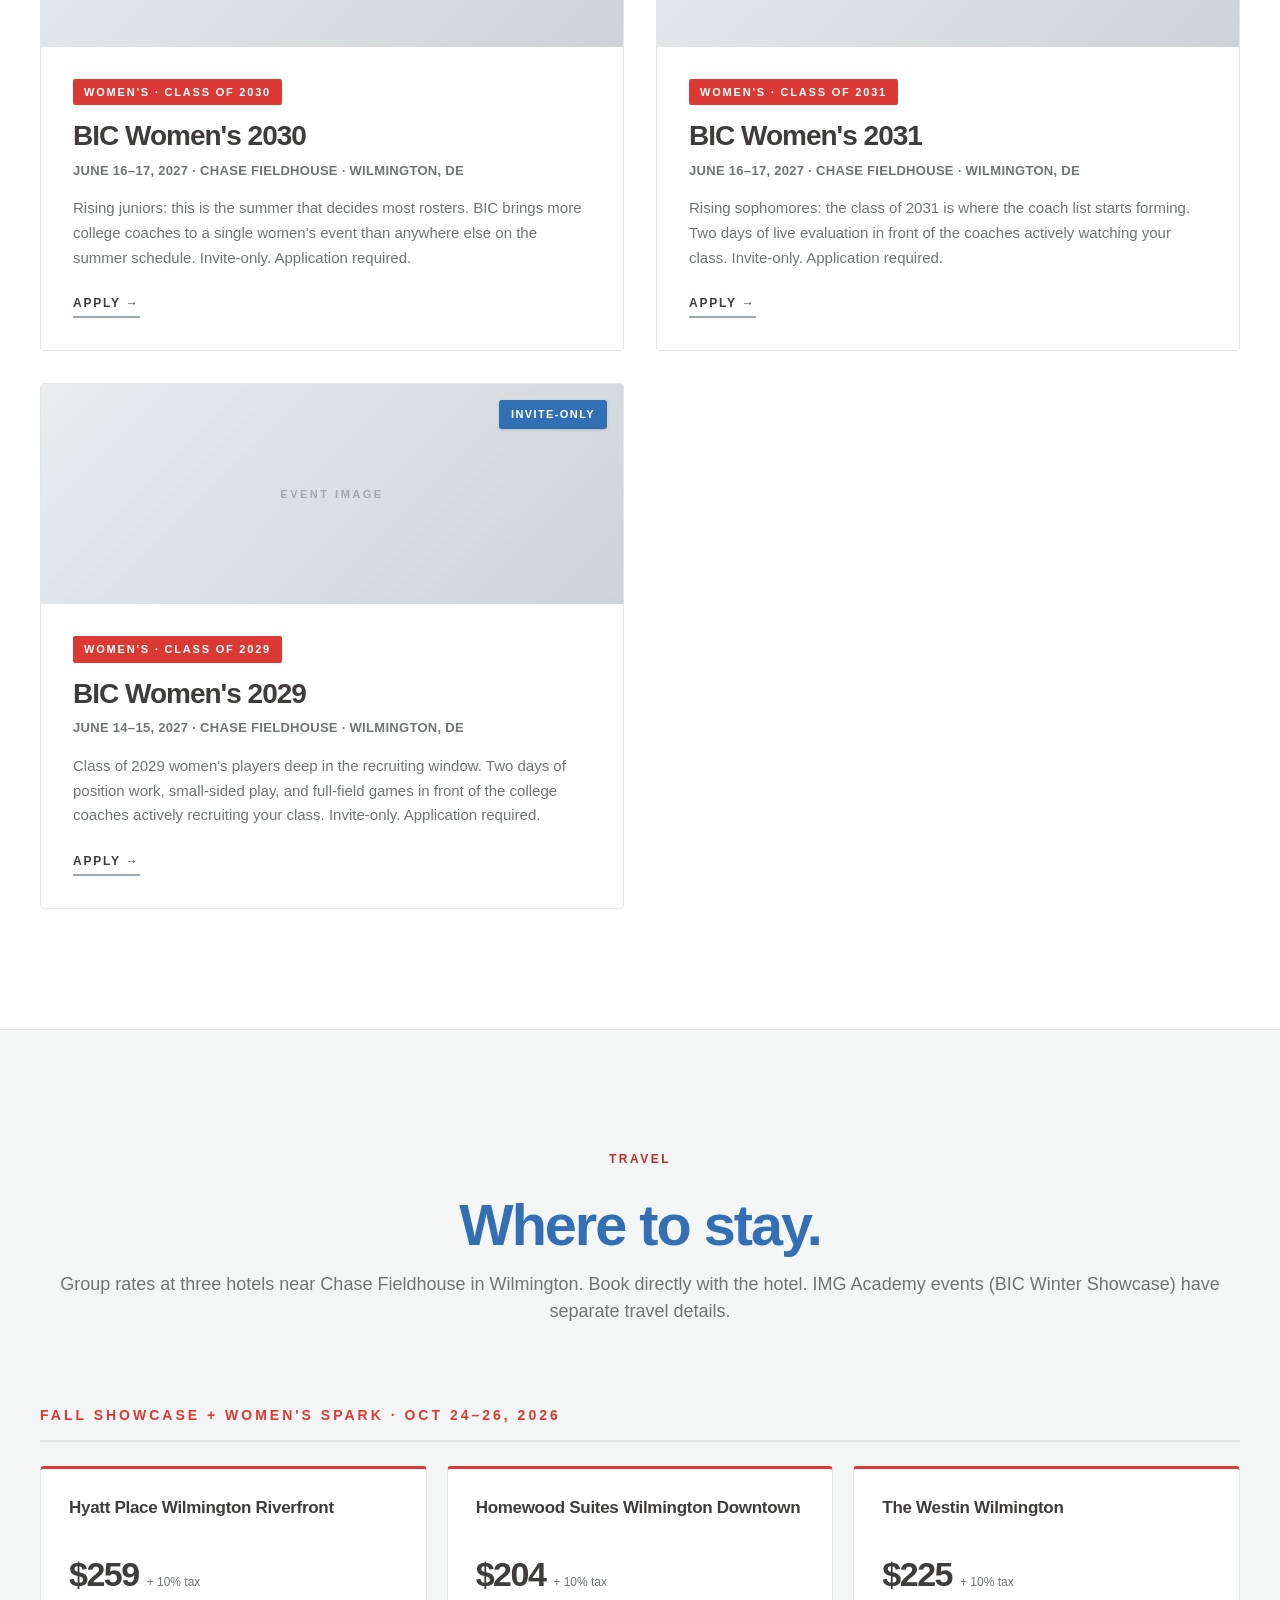
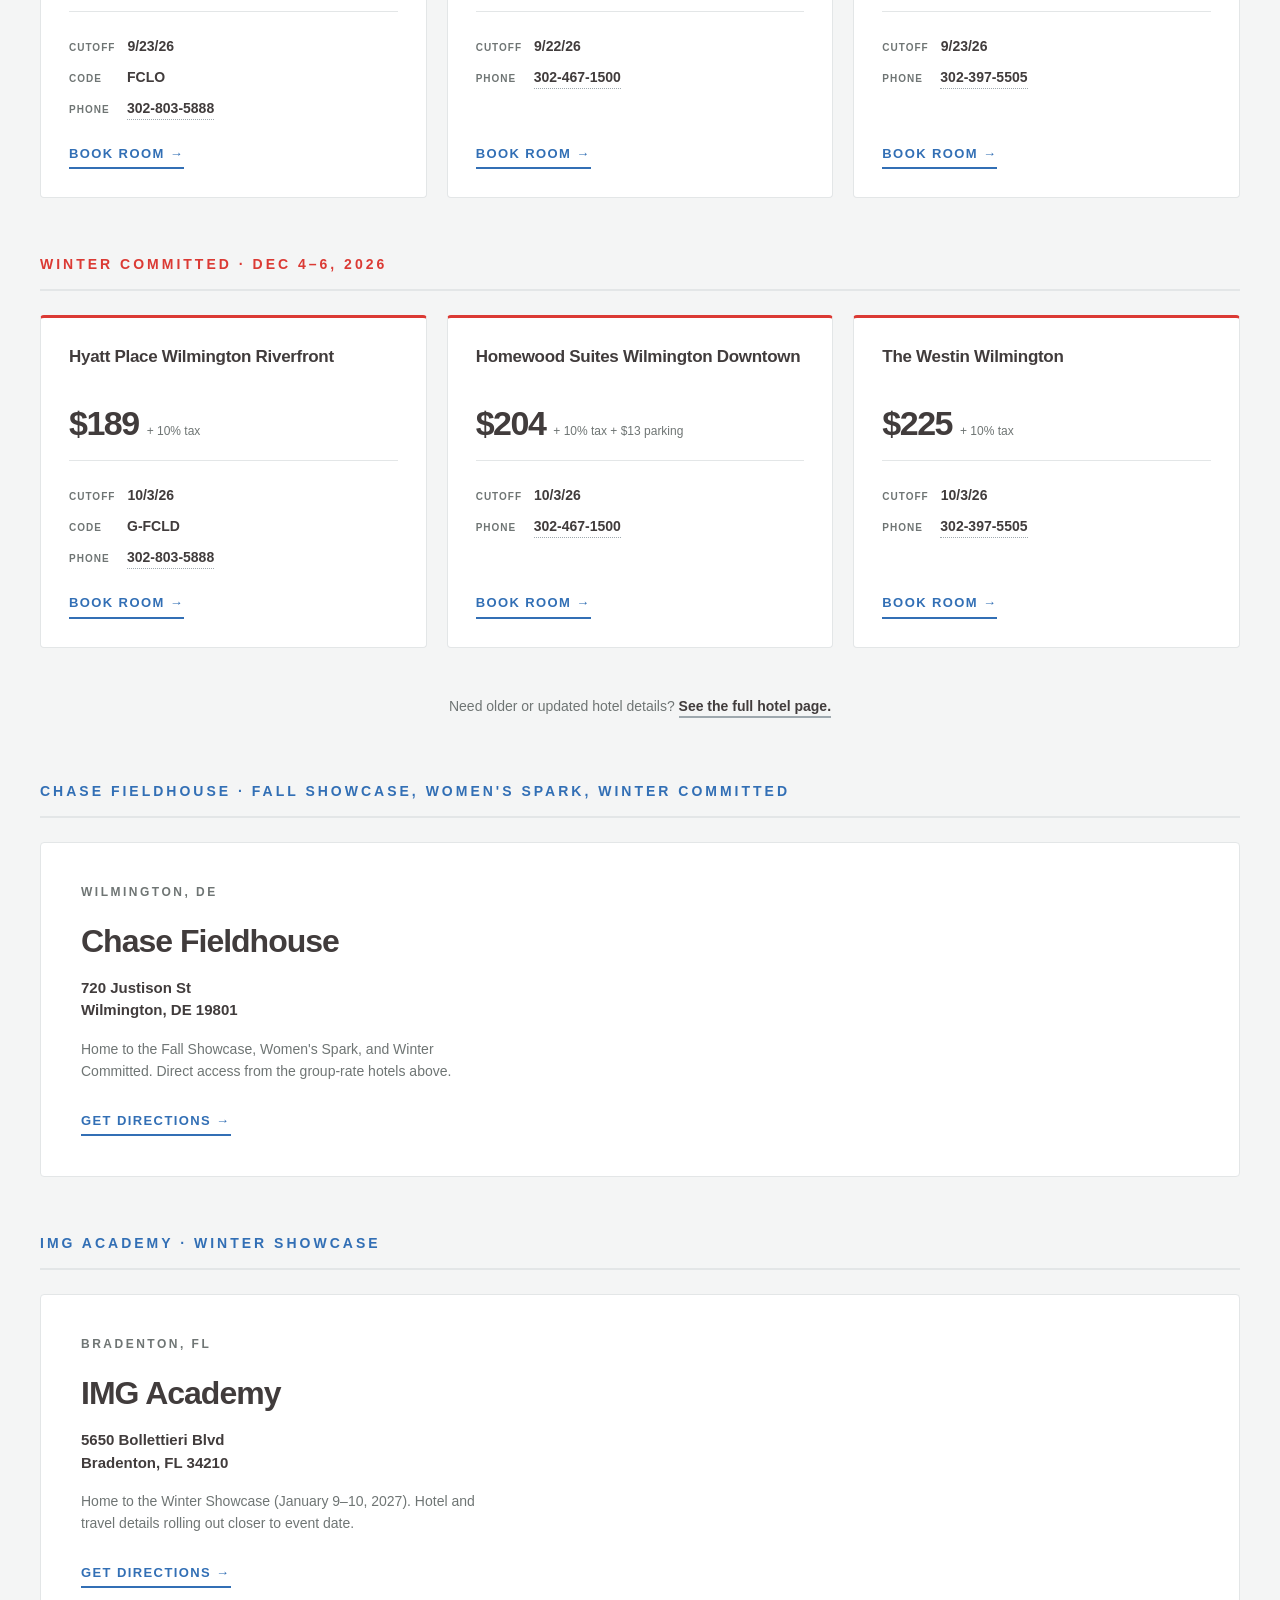
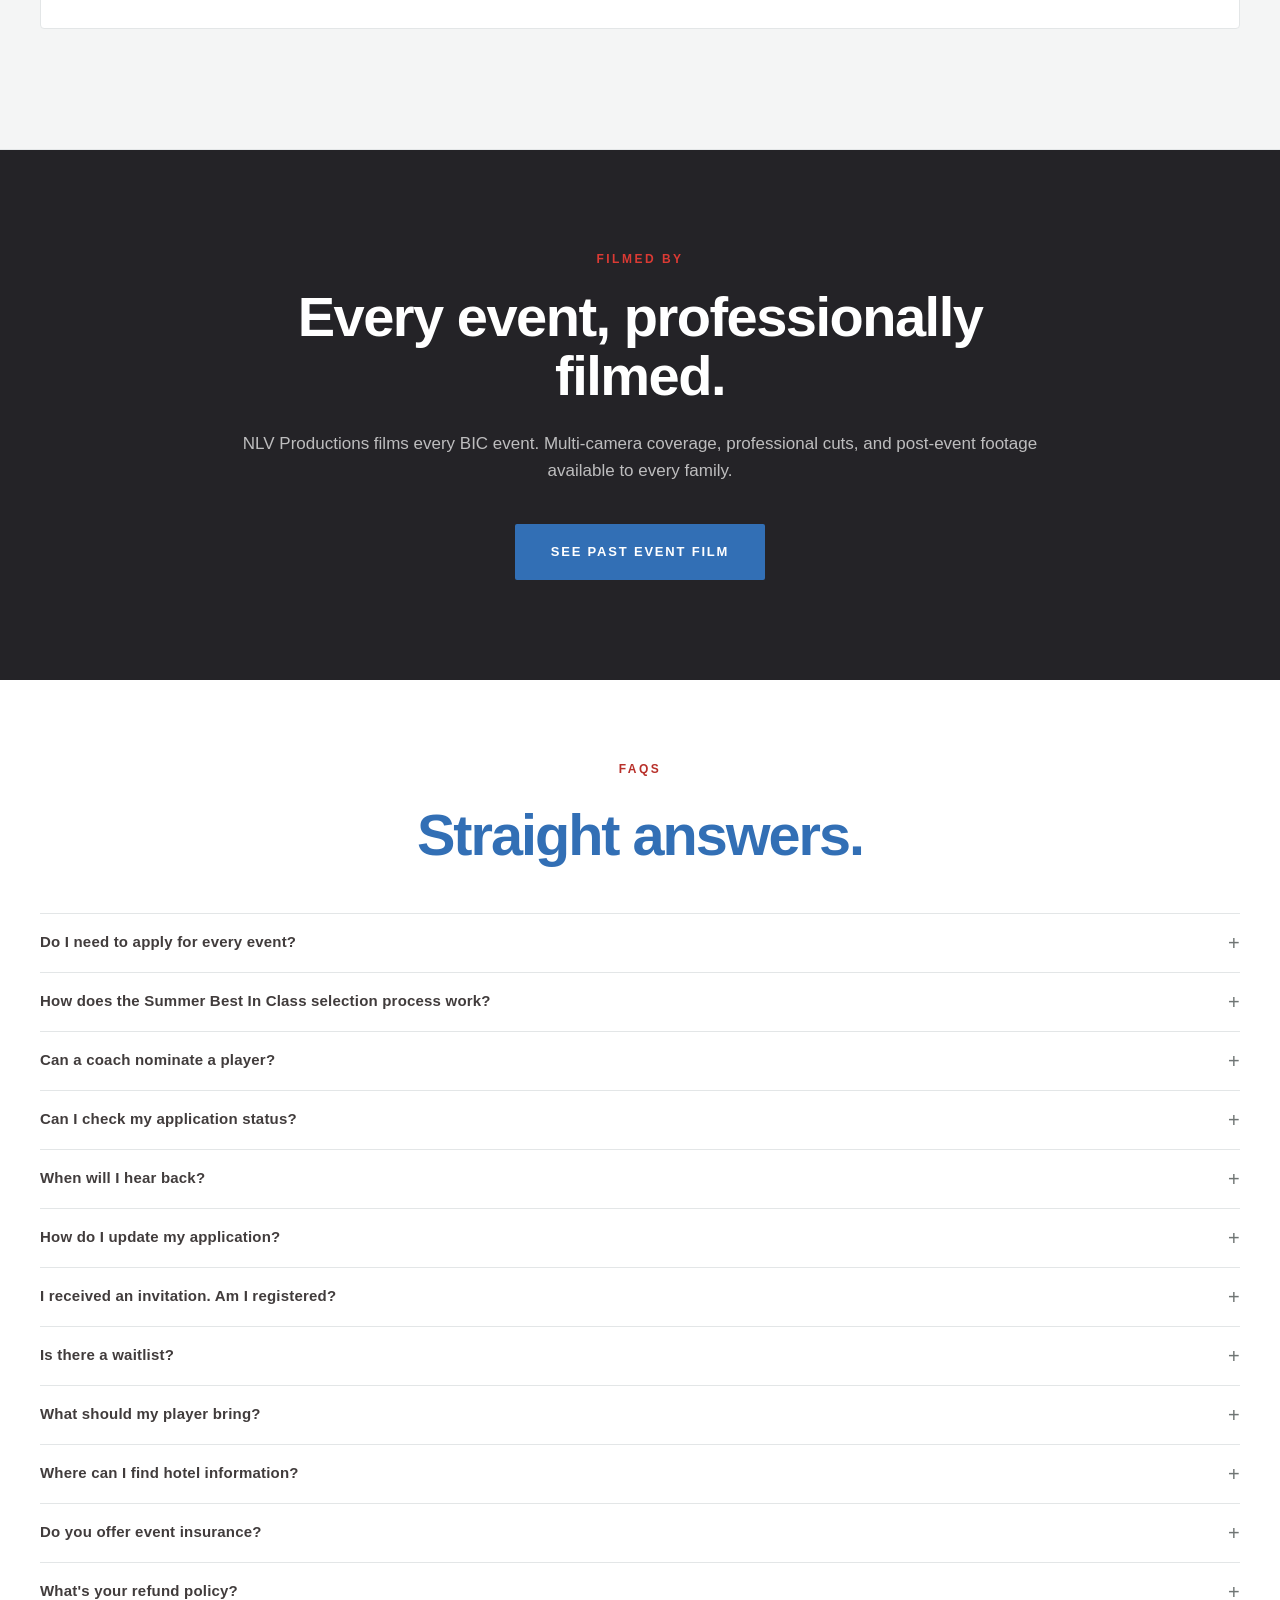
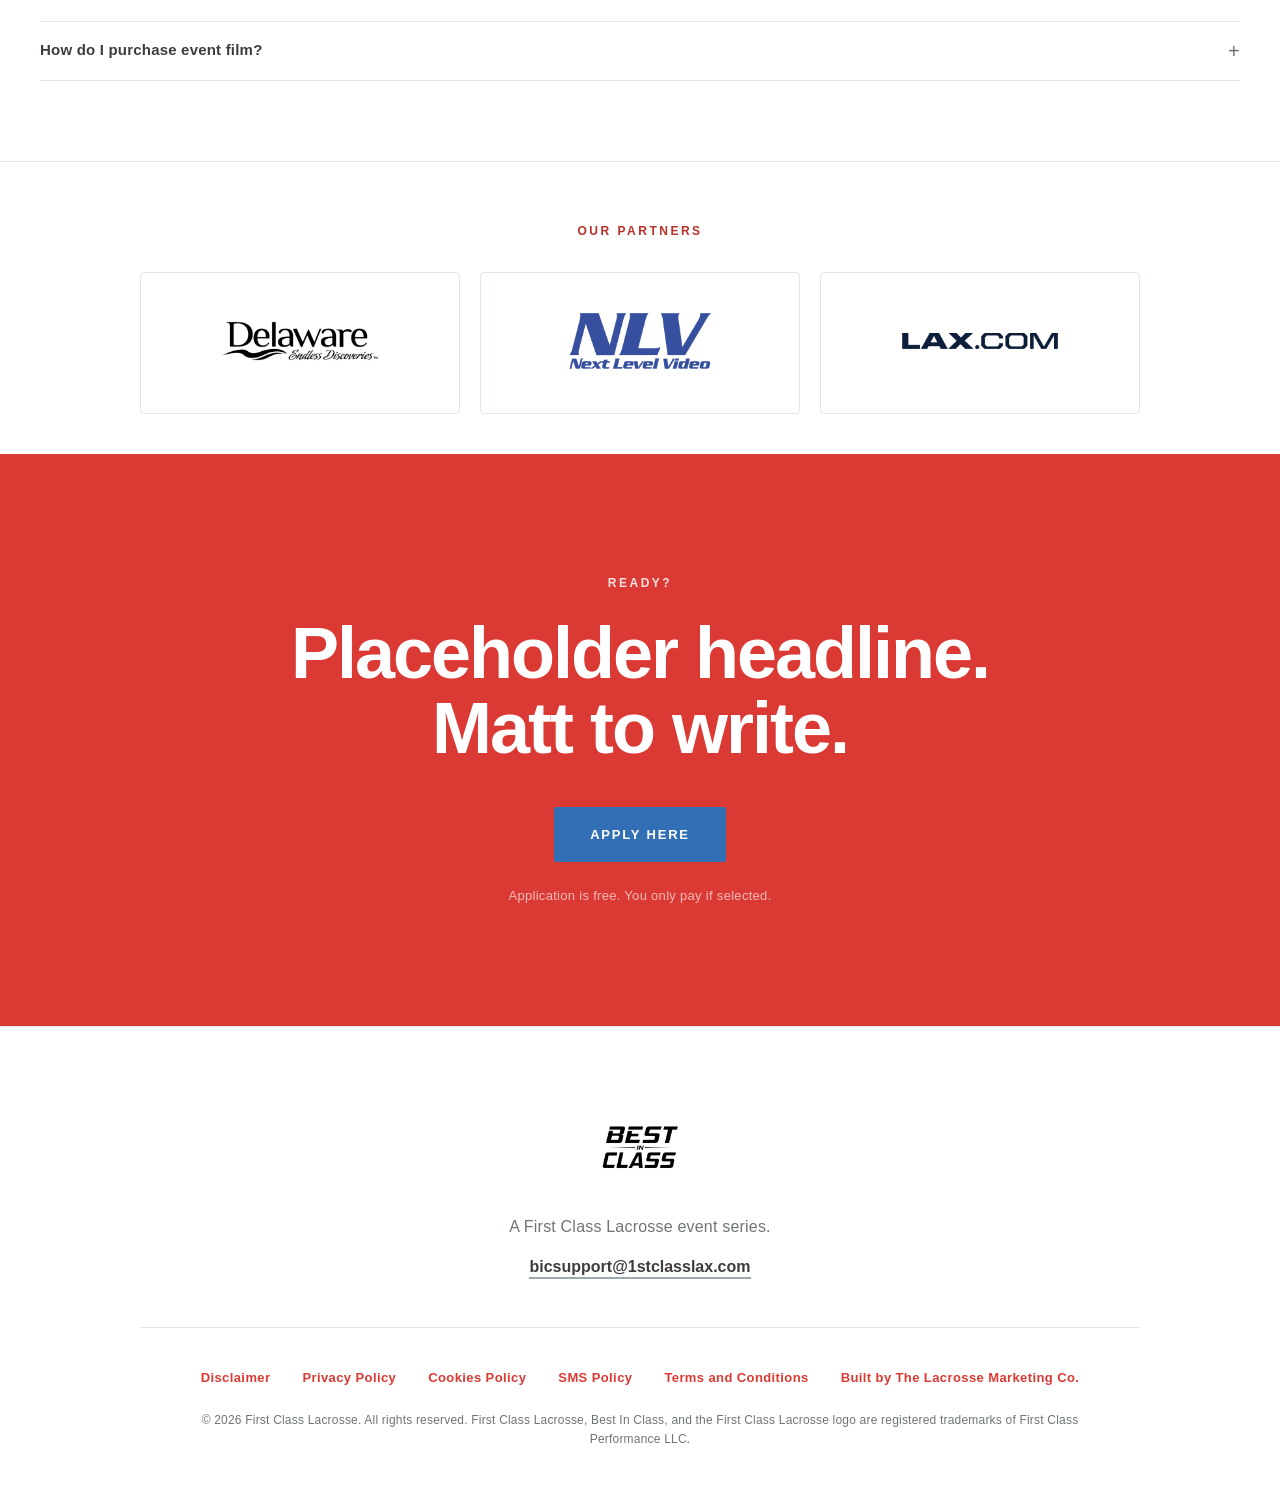
==== commit 0772f39a: "Lighthouse fixes F4-F7: cut LCP tax, fix contrast, reserve img slots F4: Media callout video preload" ====
--- a/index.html
+++ b/index.html
@@ -24,7 +24,7 @@
   <!-- Sticky top nav -->
   <header class="site-header">
     <a href="#top" class="brand" aria-label="Best In Class home">
-      <img src="/assets/images/bic-logo.png" alt="Best In Class" class="brand-logo">
+      <img src="/assets/images/bic-logo.png" alt="Best In Class" class="brand-logo" width="1080" height="1080">
     </a>
     <nav class="site-nav">
       <a href="#events">EVENTS</a>
@@ -706,7 +706,7 @@
 
     <!-- Media / broadcast callout -->
     <section class="media-callout">
-      <video class="media-callout-video" autoplay muted loop playsinline preload="metadata">
+      <video class="media-callout-video" autoplay muted loop playsinline preload="none">
         <source src="https://www.1stclasslax.com/hubfs/bestinclass.com/Media%20Background%20Video.mp4" type="video/mp4">
       </video>
       <div class="media-callout-overlay"></div>
@@ -832,13 +832,13 @@
     <p class="eyebrow-center">OUR PARTNERS</p>
     <div class="partner-row">
       <a href="https://www.visitdelaware.com/visitors-guide/" target="_blank" rel="noopener" class="partner-tile">
-        <img src="/assets/images/delaware-sponsor.png" alt="Delaware" class="partner-logo">
+        <img src="/assets/images/delaware-sponsor.png" alt="Delaware" class="partner-logo" width="1920" height="1080">
       </a>
       <a href="https://nlvproductions.com" target="_blank" rel="noopener" class="partner-tile">
-        <img src="/assets/images/next-level-video-sponsor.png" alt="Next Level Video" class="partner-logo">
+        <img src="/assets/images/next-level-video-sponsor.png" alt="Next Level Video" class="partner-logo" width="1920" height="1080">
       </a>
       <a href="https://www.lax.com" target="_blank" rel="noopener" class="partner-tile">
-        <img src="/assets/images/lax-com-sponsor.png" alt="Lax.com" class="partner-logo">
+        <img src="/assets/images/lax-com-sponsor.png" alt="Lax.com" class="partner-logo" width="1920" height="1080">
       </a>
     </div>
   </section>
@@ -856,7 +856,7 @@
   </section>
 
   <footer class="site-footer">
-    <img src="/assets/images/bic-logo.png" alt="Best In Class" class="footer-logo">
+    <img src="/assets/images/bic-logo.png" alt="Best In Class" class="footer-logo" width="1080" height="1080">
     <p class="footer-tagline">A First Class Lacrosse event series.</p>
     <p class="footer-contact"><a href="mailto:bicsupport@1stclasslax.com">bicsupport@1stclasslax.com</a></p>
 
--- a/assets/styles.css
+++ b/assets/styles.css
@@ -18,6 +18,7 @@
   --primary-hover: #285a94;
   --secondary: #db3a34;     /* BIC brand secondary — Coaches Nominate CTAs */
   --secondary-hover: #b8302a;
+  --secondary-text: #b8302a; /* WCAG AA-safe red for small text on white */
   --accent: #326fb5;        /* aliased to primary for eyebrows / accents */
   --accent-ink: #ffffff;
   --max: 1200px;
@@ -161,7 +162,7 @@
   letter-spacing: 2.5px;
   font-size: 12px;
   font-weight: 800;
-  color: var(--secondary);
+  color: var(--secondary-text);
   margin-bottom: 28px;
 }
 .eyebrow-center { text-align: center; }
@@ -1223,8 +1224,8 @@
 }
 .countdown-link:hover { background: rgba(0, 0, 0, 0.08); }
 .countdown-eyebrow {
-  background: #ffffff;
-  color: var(--secondary);
+  background: var(--primary);
+  color: #ffffff;
   padding: 7px 14px;
   font-size: 12px;
   font-weight: 900;
@@ -1232,6 +1233,7 @@
   border-radius: 2px;
   white-space: nowrap;
   line-height: 1;
+  box-shadow: 0 1px 0 rgba(0, 0, 0, 0.15);
 }
 .countdown-strip #countdown-days {
   color: #ffffff;
@@ -1260,7 +1262,8 @@
   letter-spacing: 1.4px;
   text-transform: uppercase;
   line-height: 1.3;
-  opacity: 0.78;
+  color: #ffffff;
+  opacity: 0.9;
 }
 .countdown-arrow {
   font-size: 26px;
@@ -2000,7 +2003,7 @@
   display: inline-block;
 }
 .rc-link-blue { color: var(--primary); }
-.rc-link-red  { color: var(--secondary); }
+.rc-link-red  { color: var(--secondary-text); }
 .rc-link:hover { opacity: 0.75; }
 
 @media (max-width: 900px) {
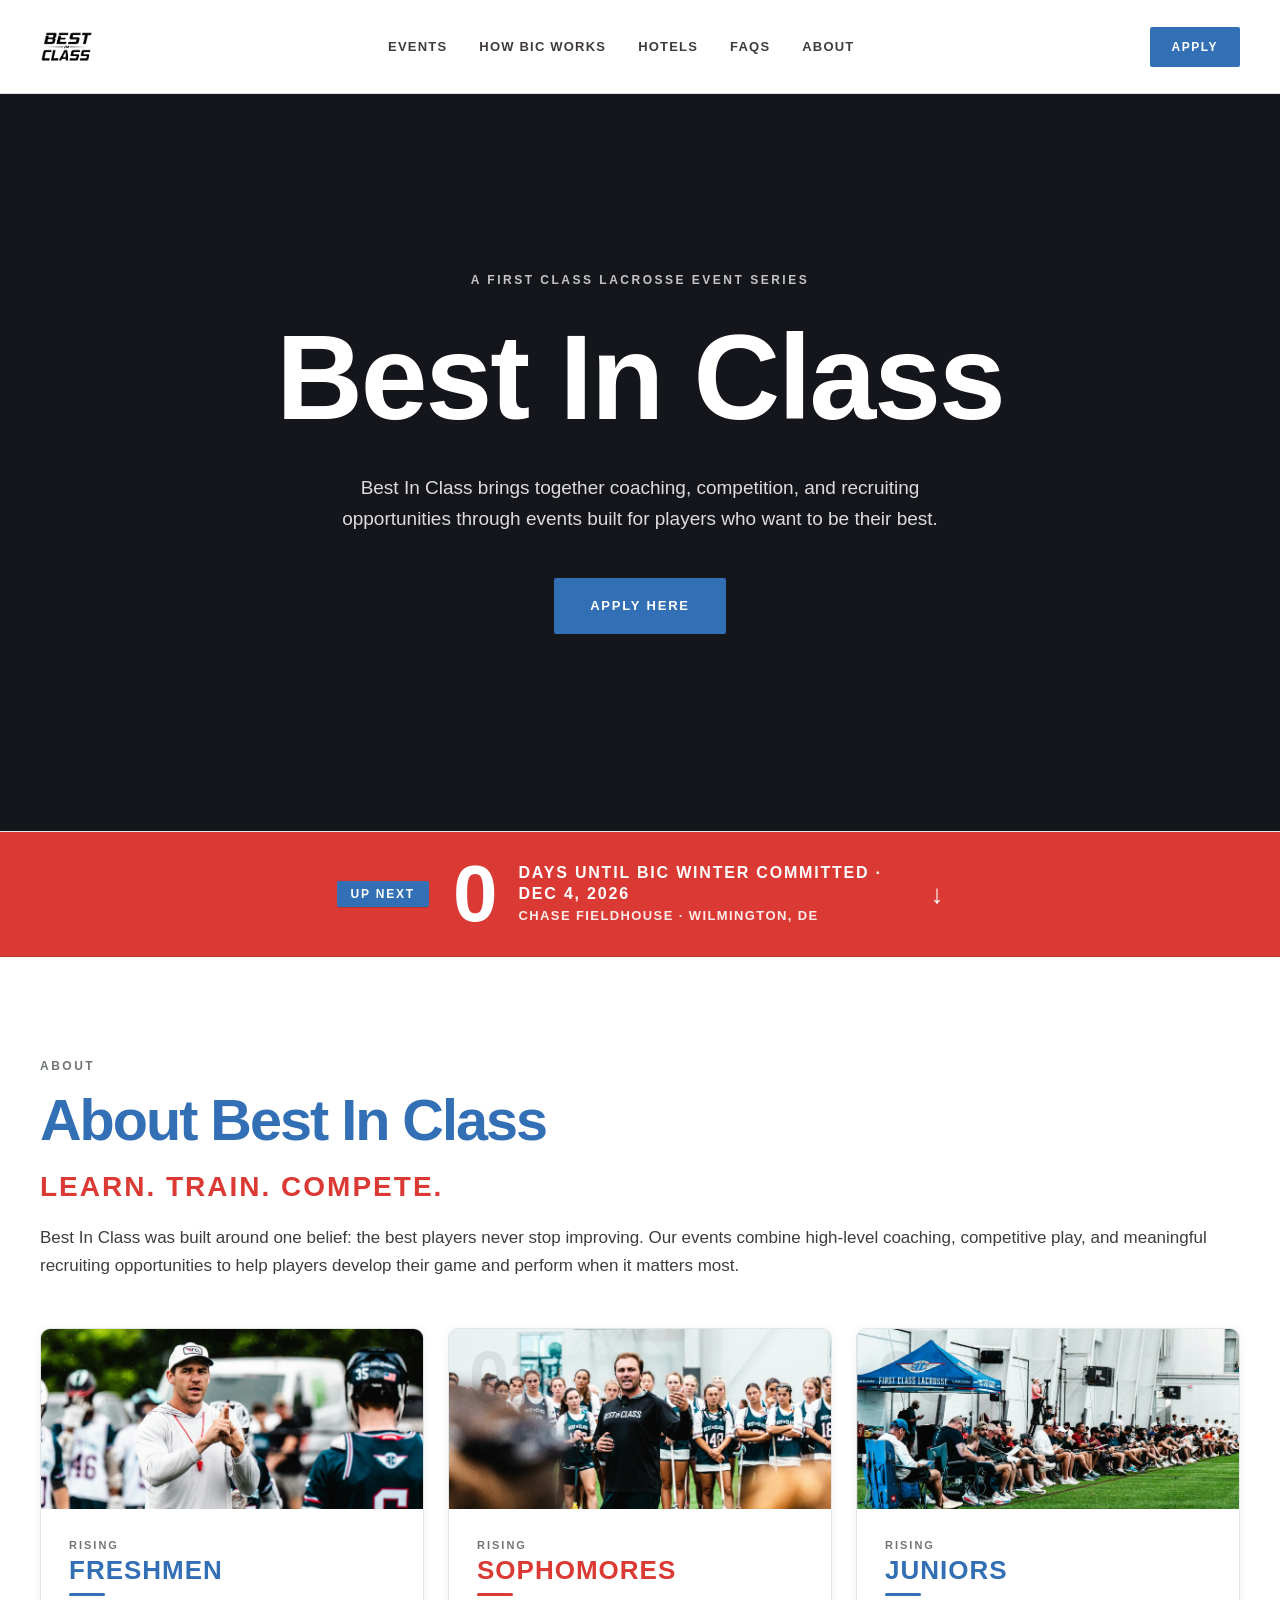
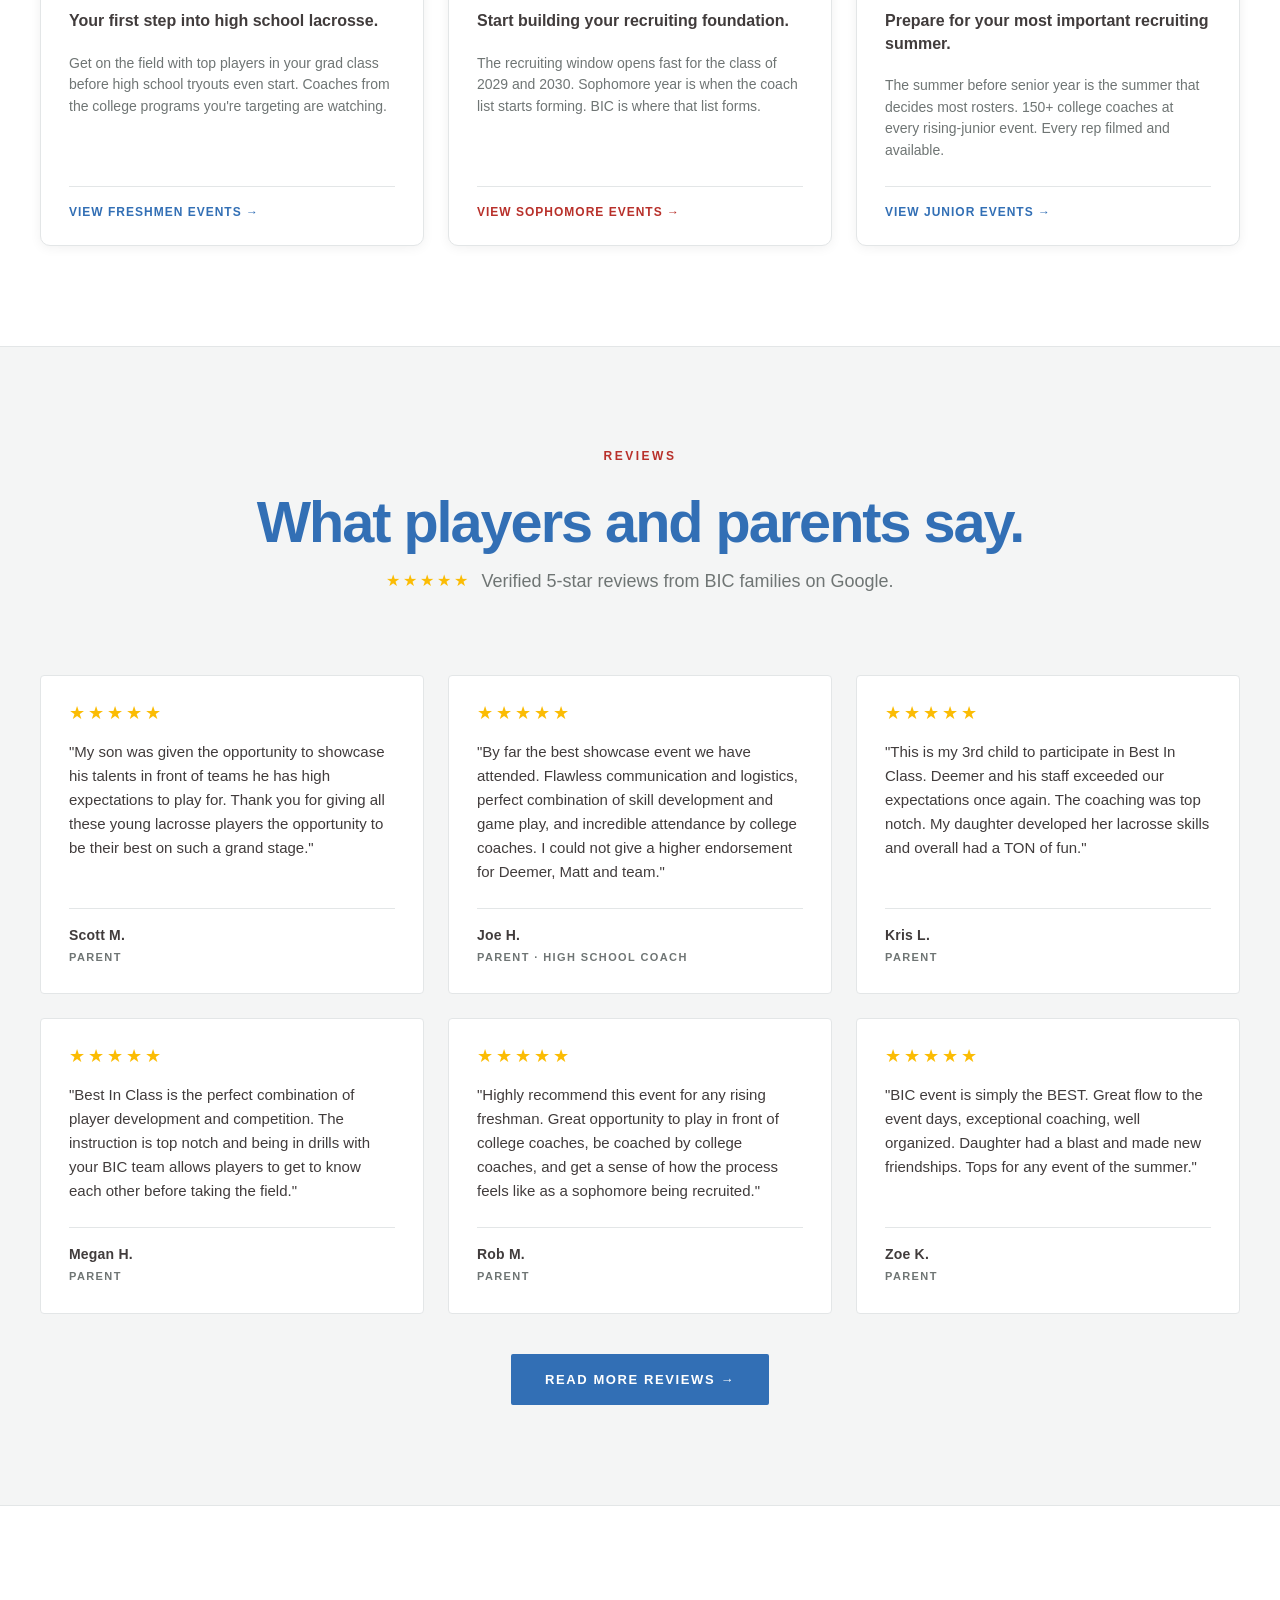
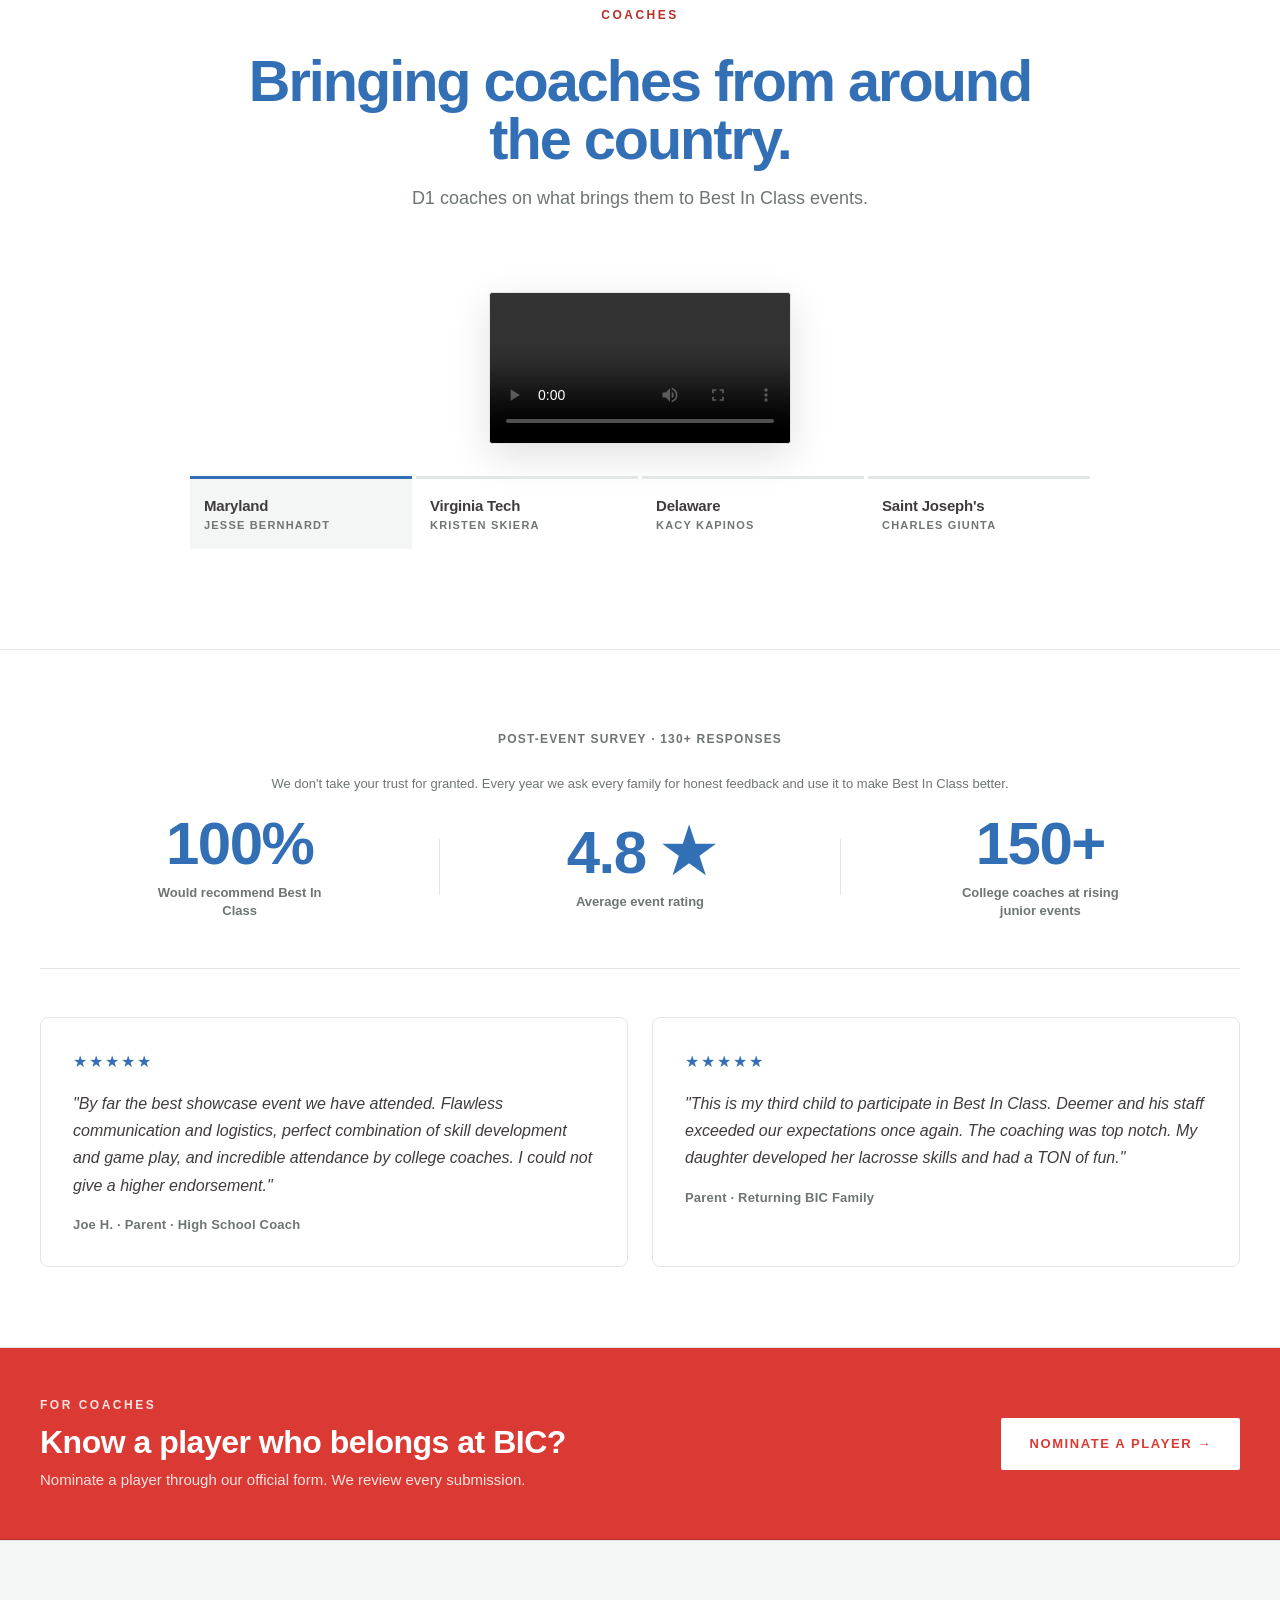
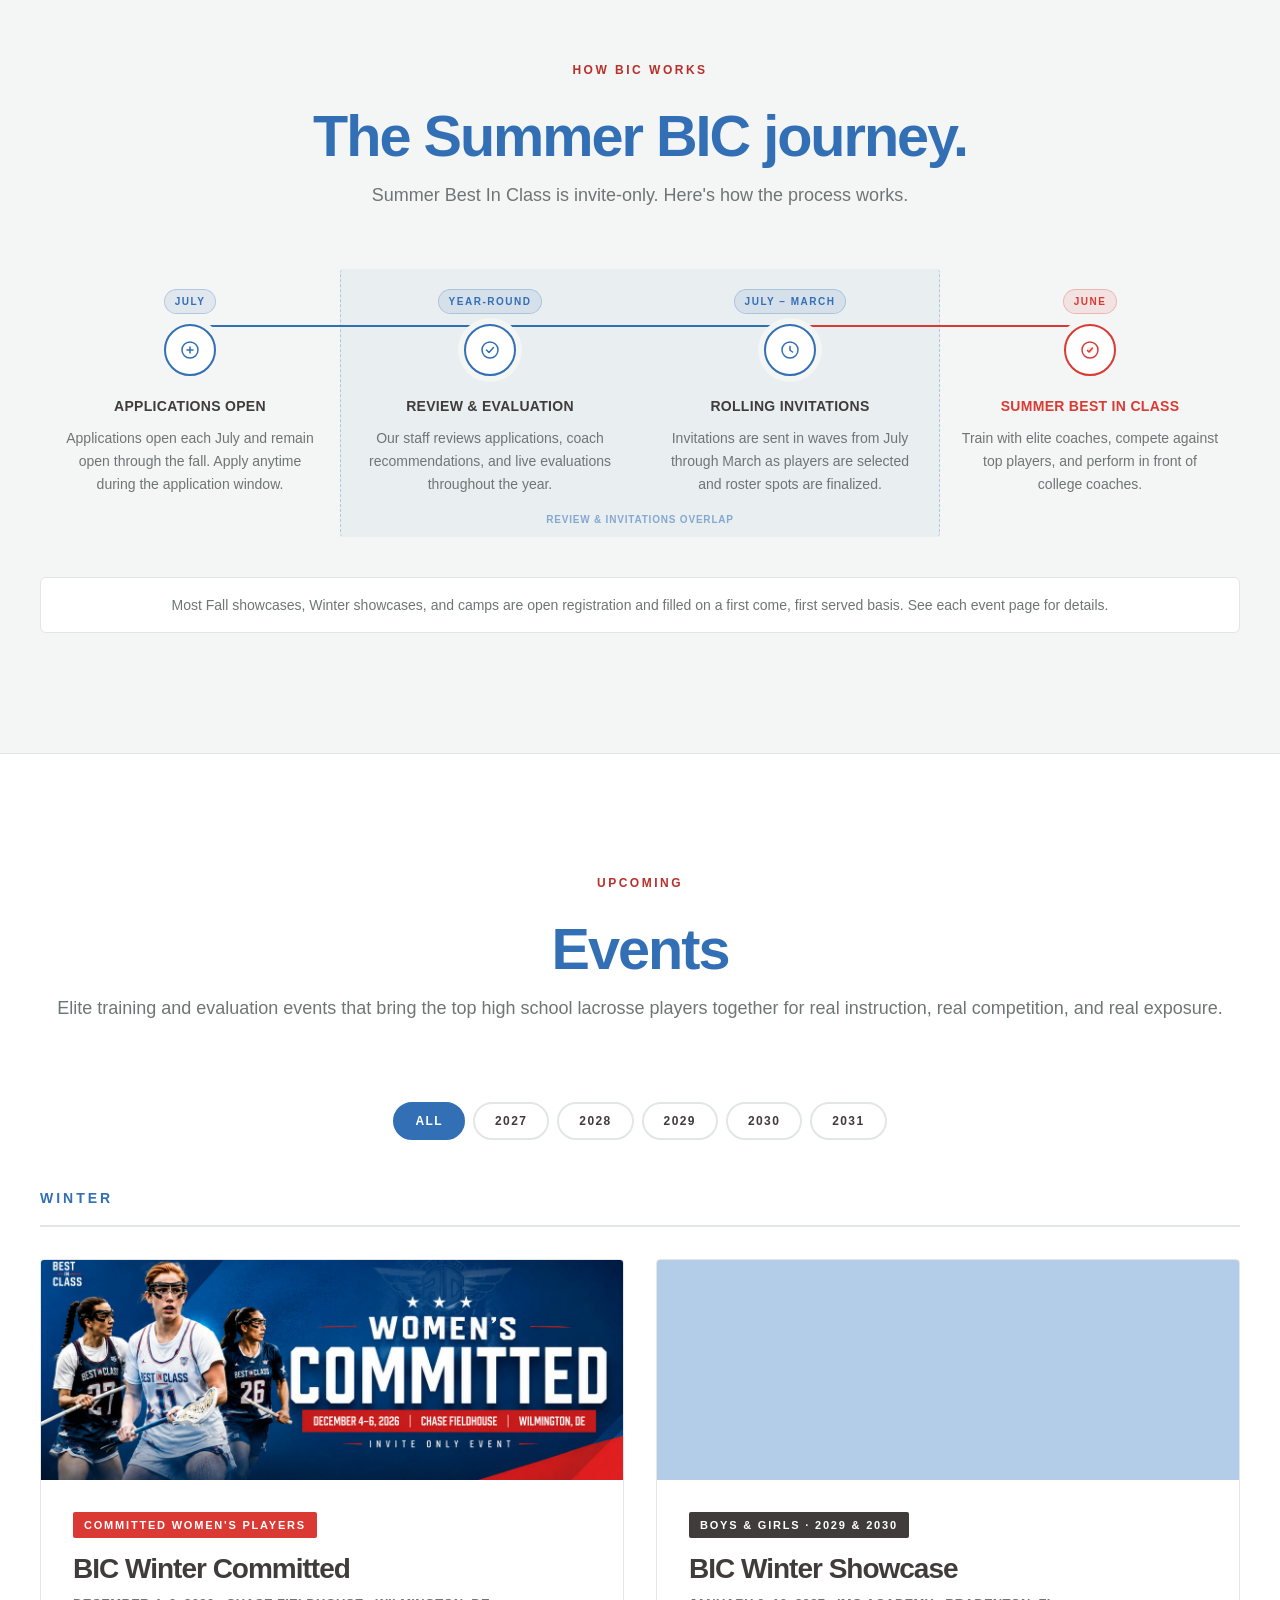
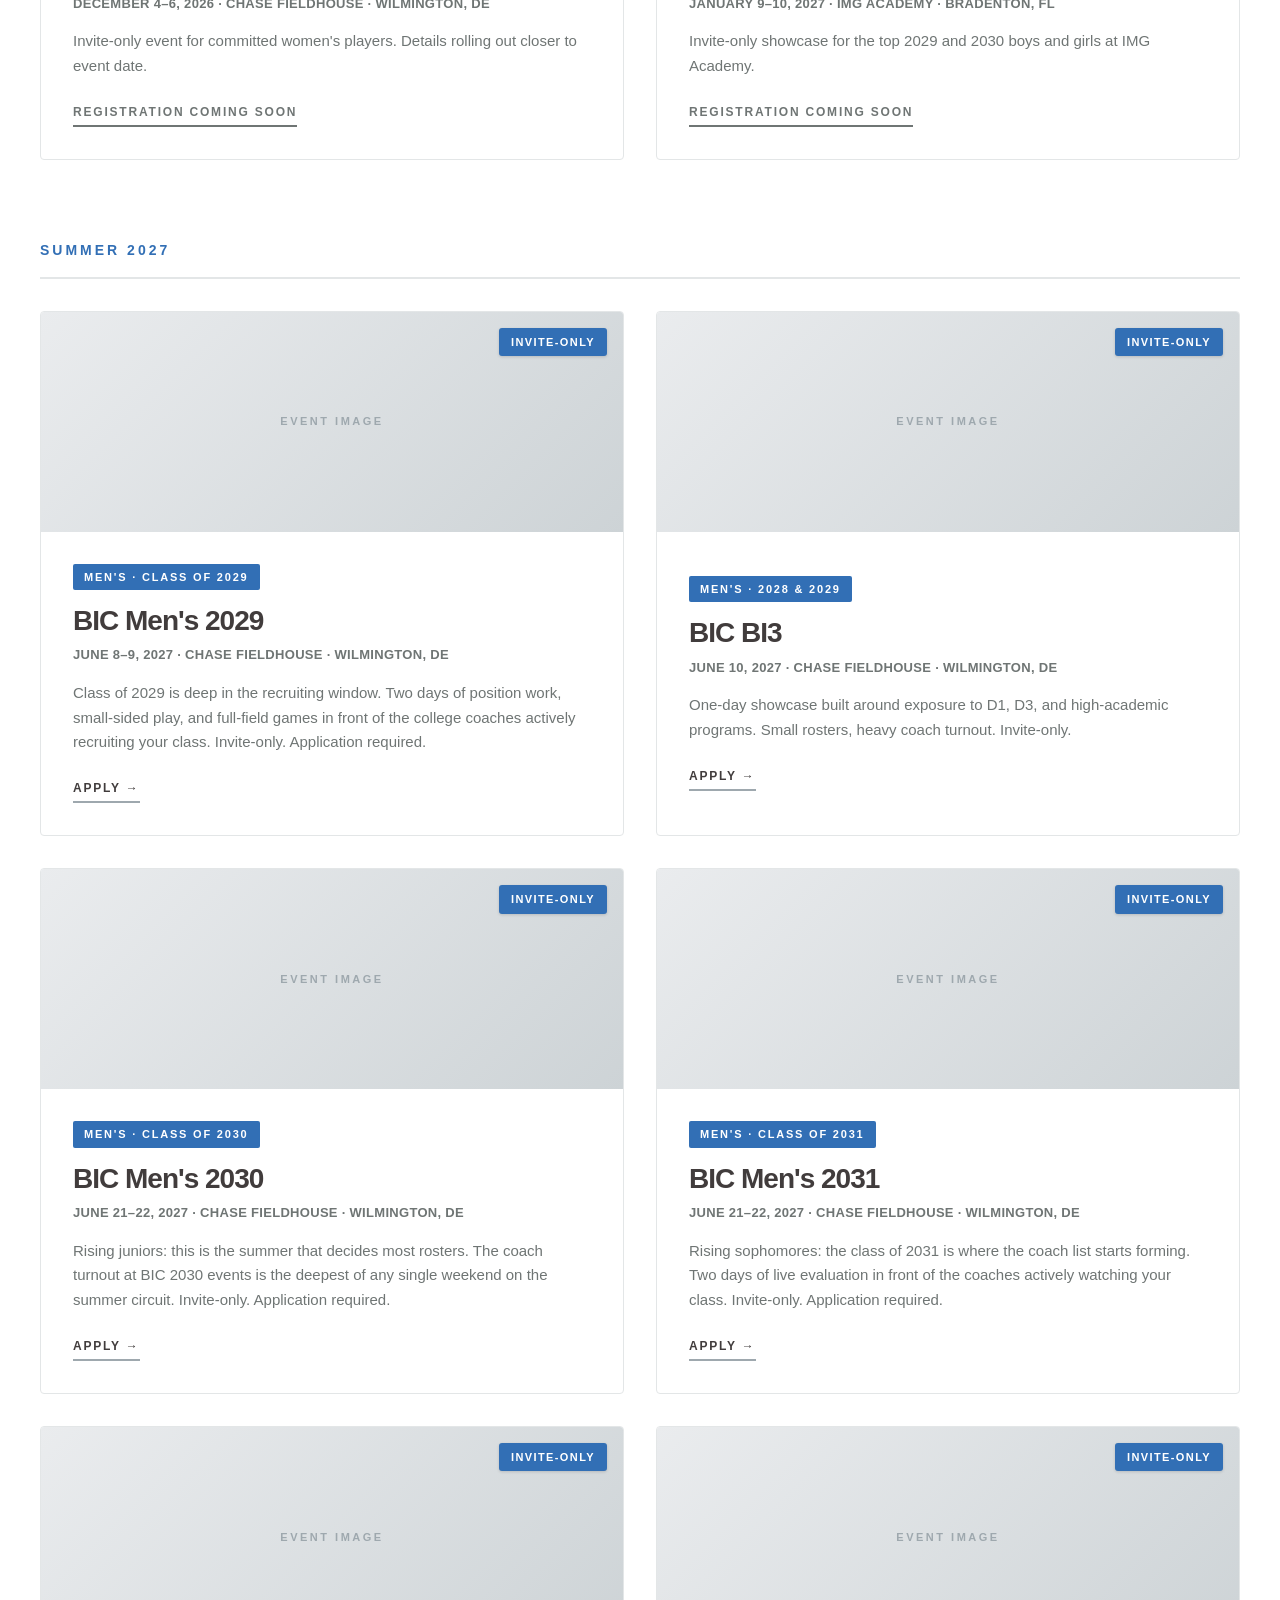
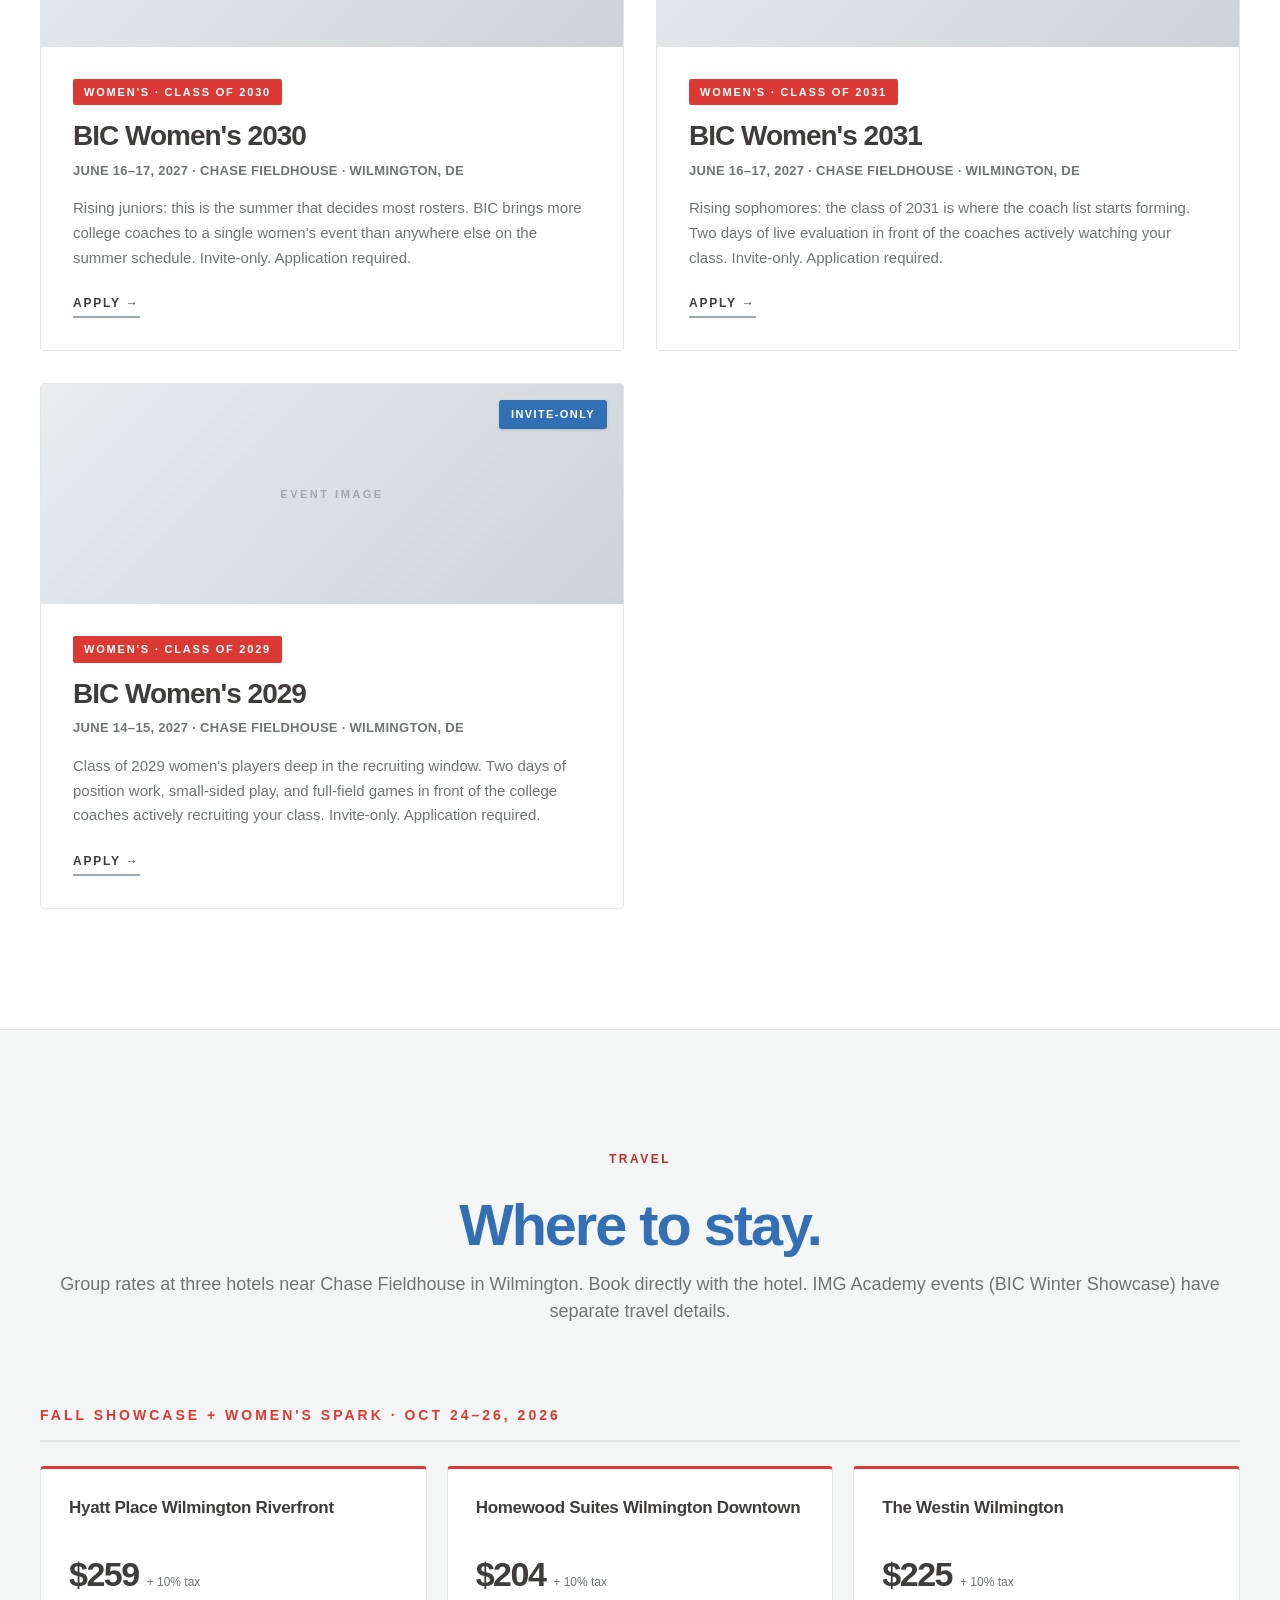
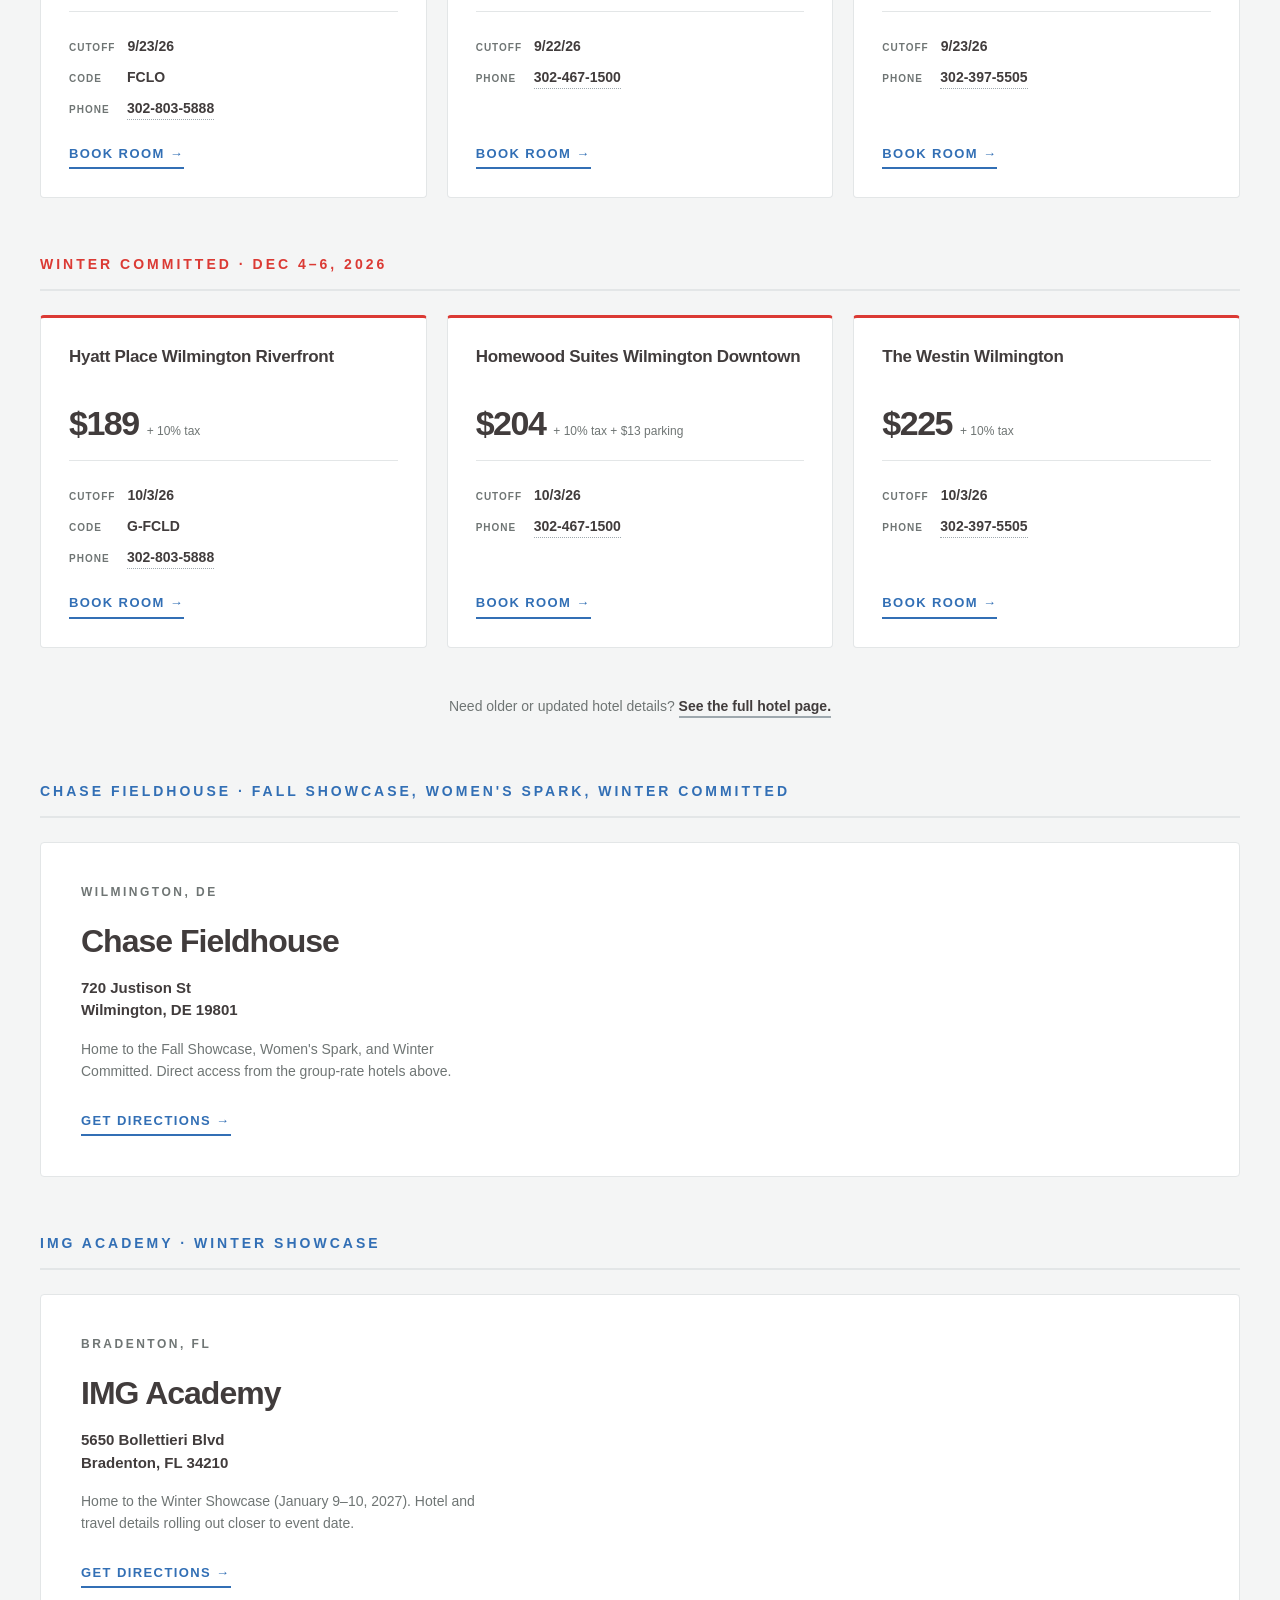
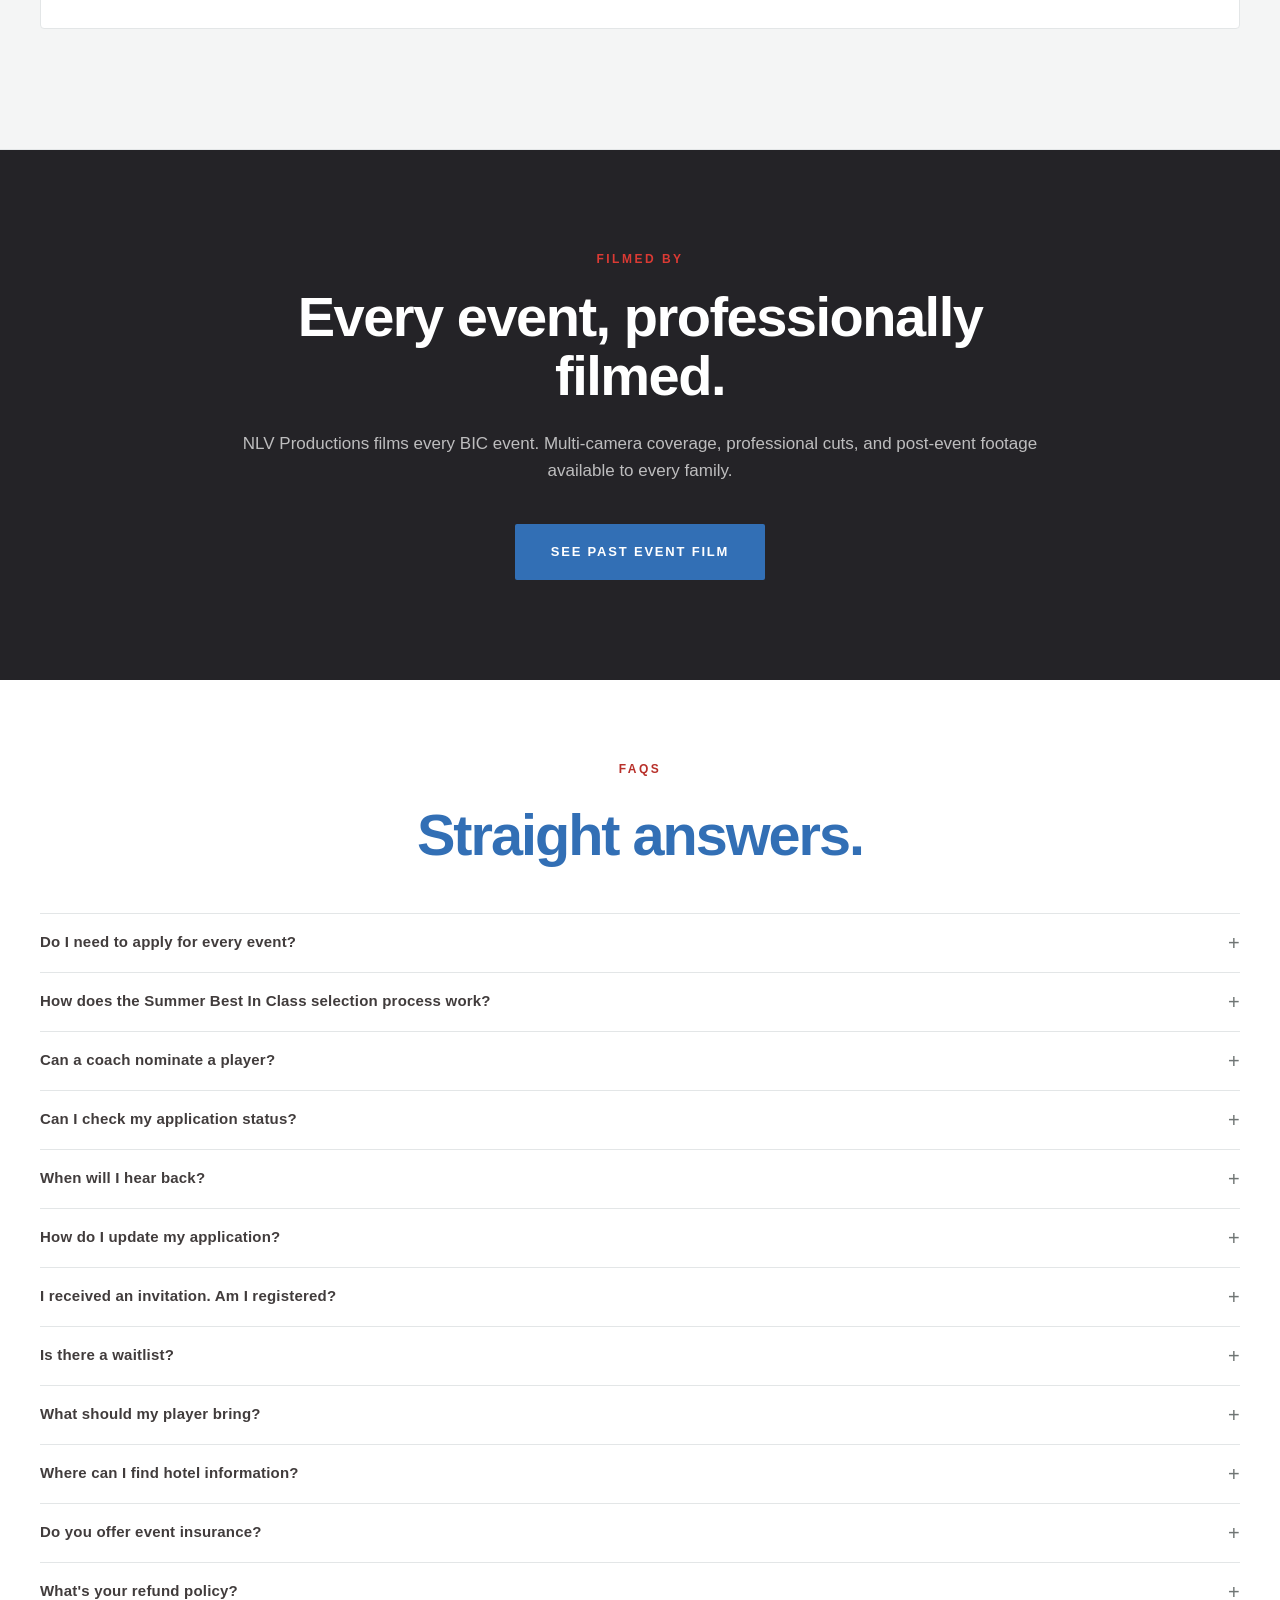
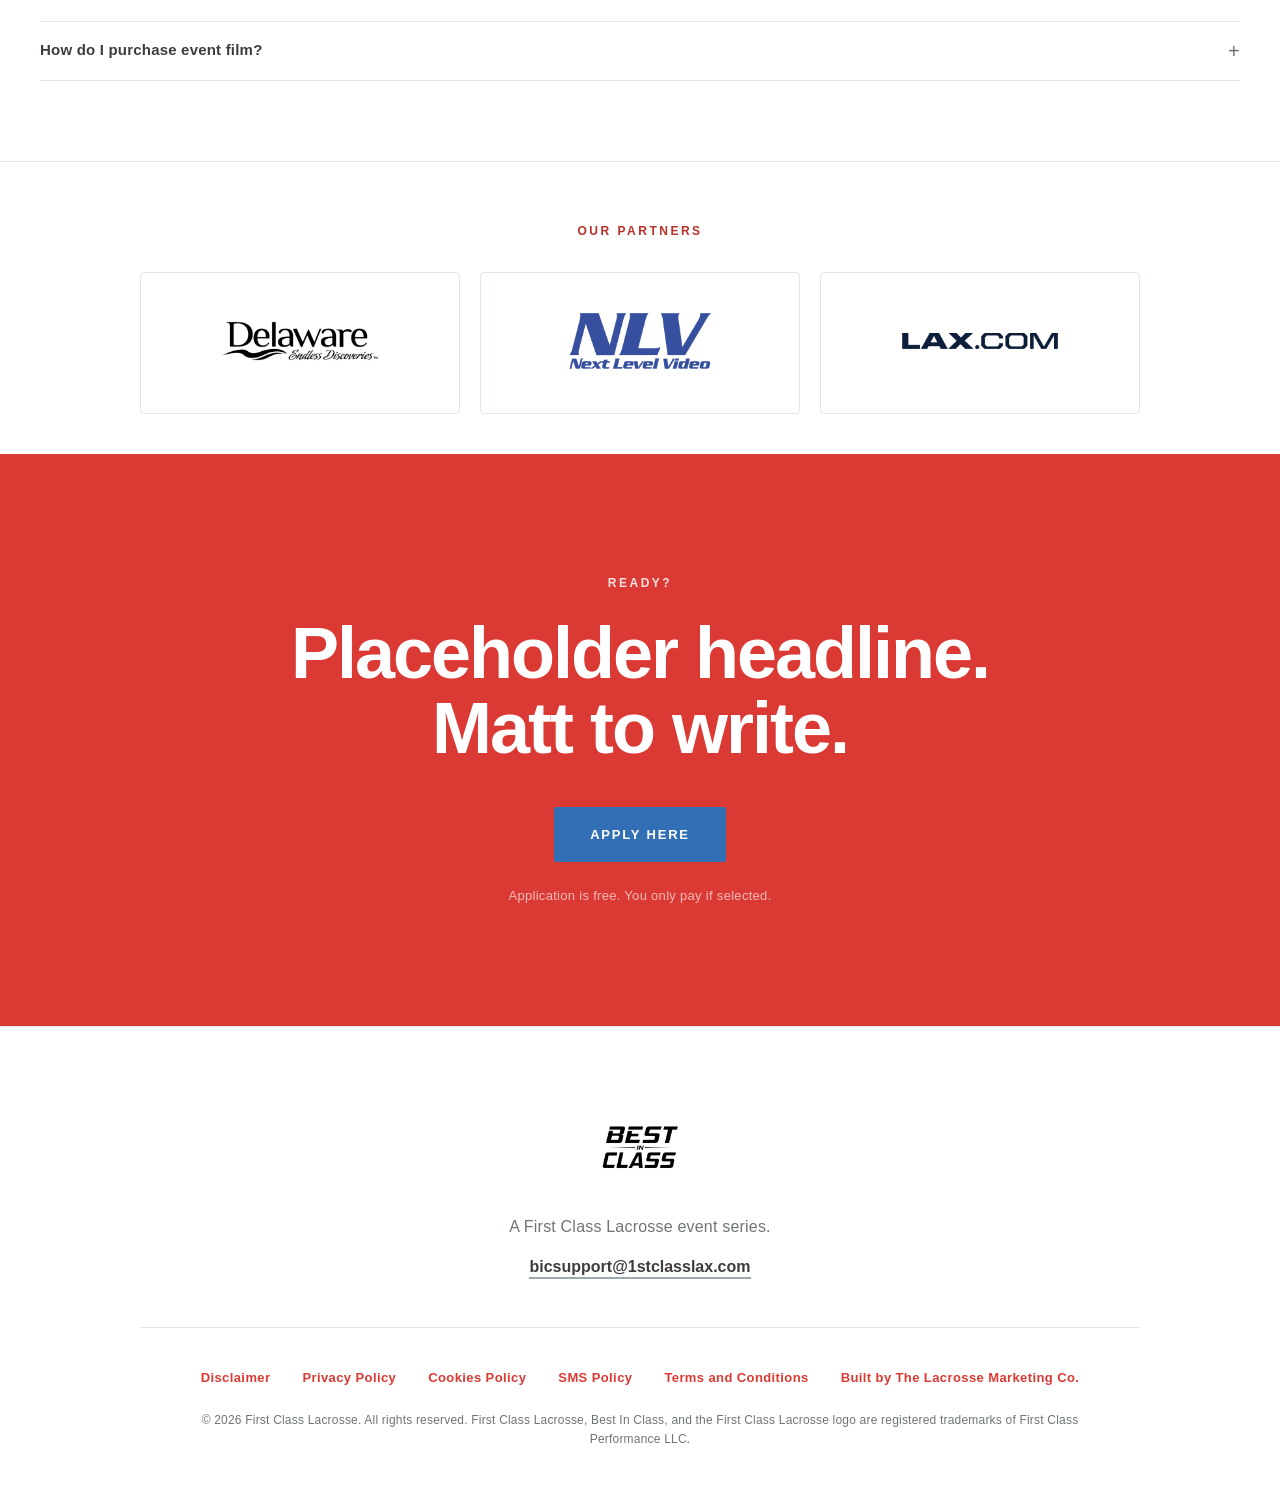
==== commit 0357ff93: "F1: Swap 2.7MB winter showcase PNG for 163KB WebP on HubSpot CDN Was the single biggest asset on the" ====
--- a/index.html
+++ b/index.html
@@ -461,7 +461,7 @@
             </article>
 
             <article class="event-row" data-grads="2029,2030" data-event-start="2027-01-09" data-event-end="2027-01-10">
-              <div class="event-image" style="background-image: url('/assets/images/bic-winter-showcase.png'); background-size: contain; background-position: center; background-color: #b3cde8; background-repeat: no-repeat;" aria-hidden="true">
+              <div class="event-image" style="background-image: url('https://www.1stclasslax.com/hubfs/bestinclass.com/bic-winter-showcase.webp'); background-size: contain; background-position: center; background-color: #b3cde8; background-repeat: no-repeat;" aria-hidden="true">
               </div>
               <div class="event-body">
                 <p class="event-tag event-tag-coed">BOYS &amp; GIRLS · 2029 &amp; 2030</p>
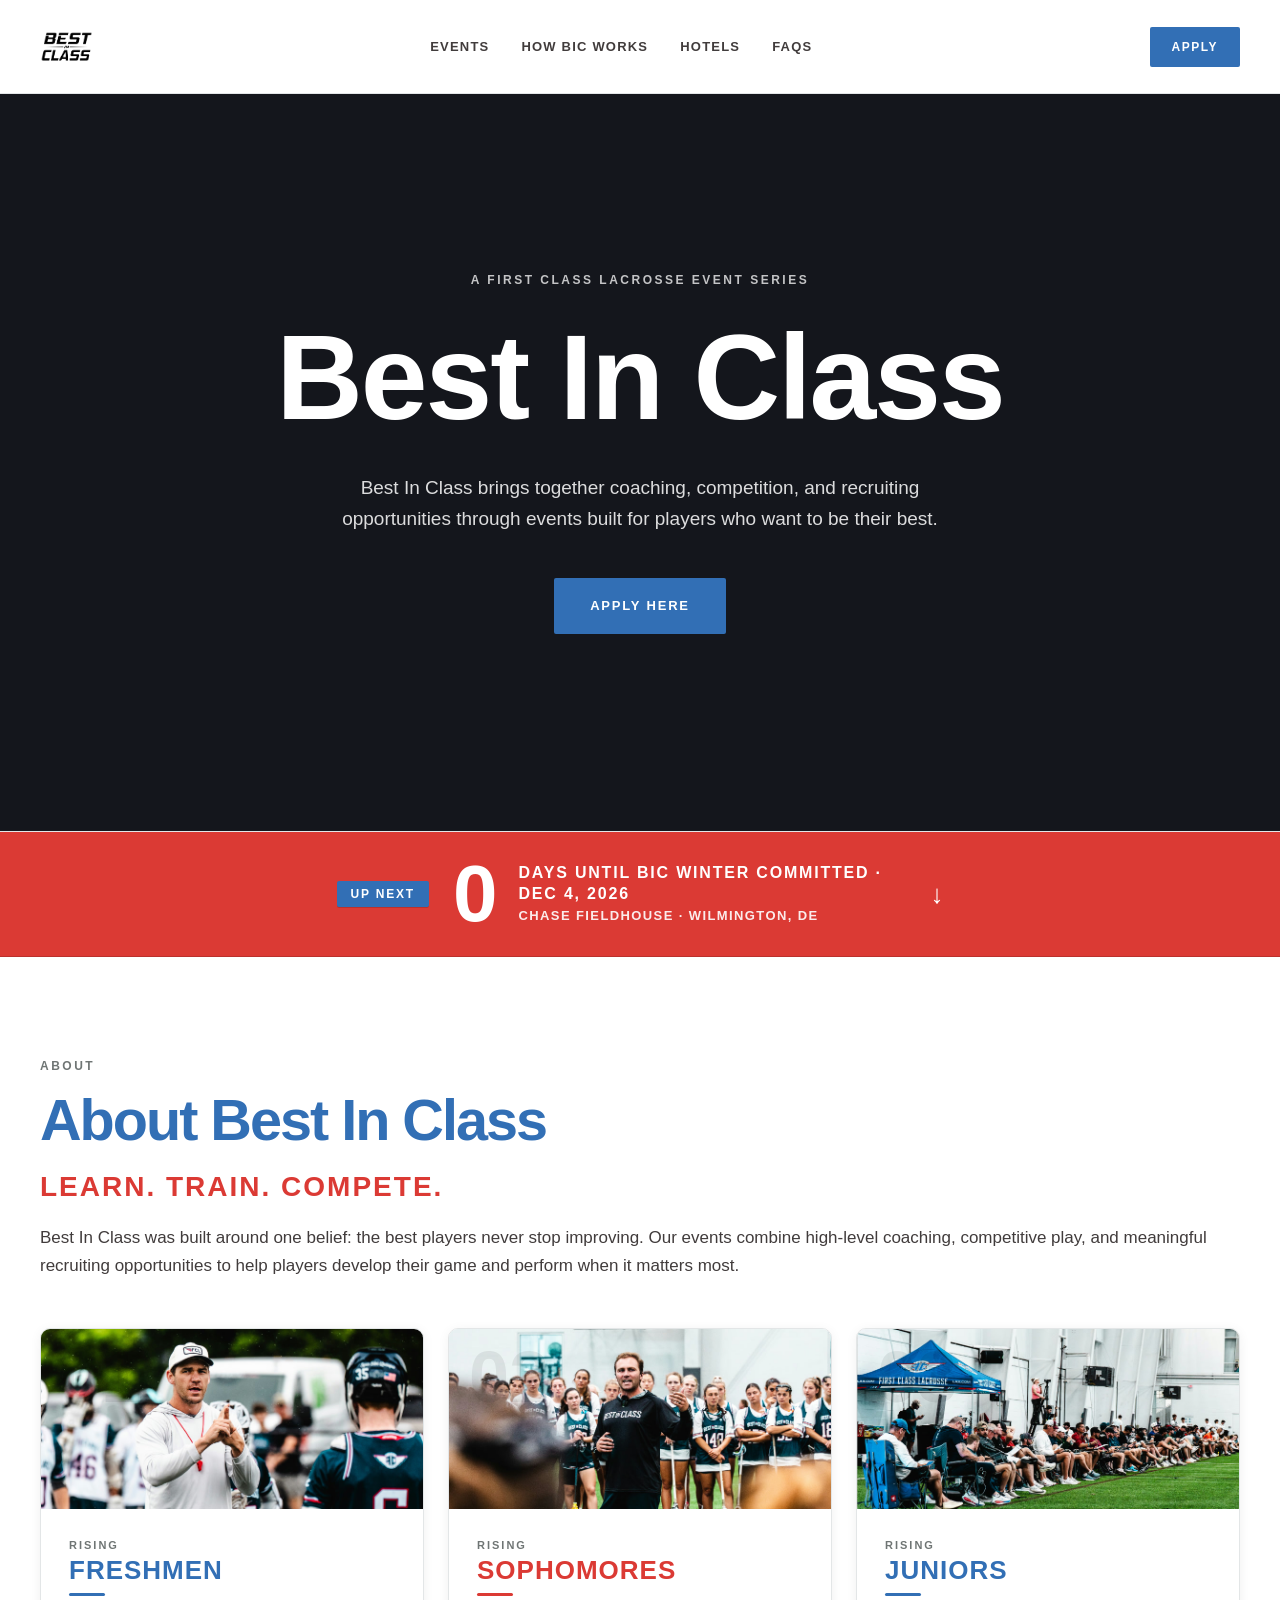
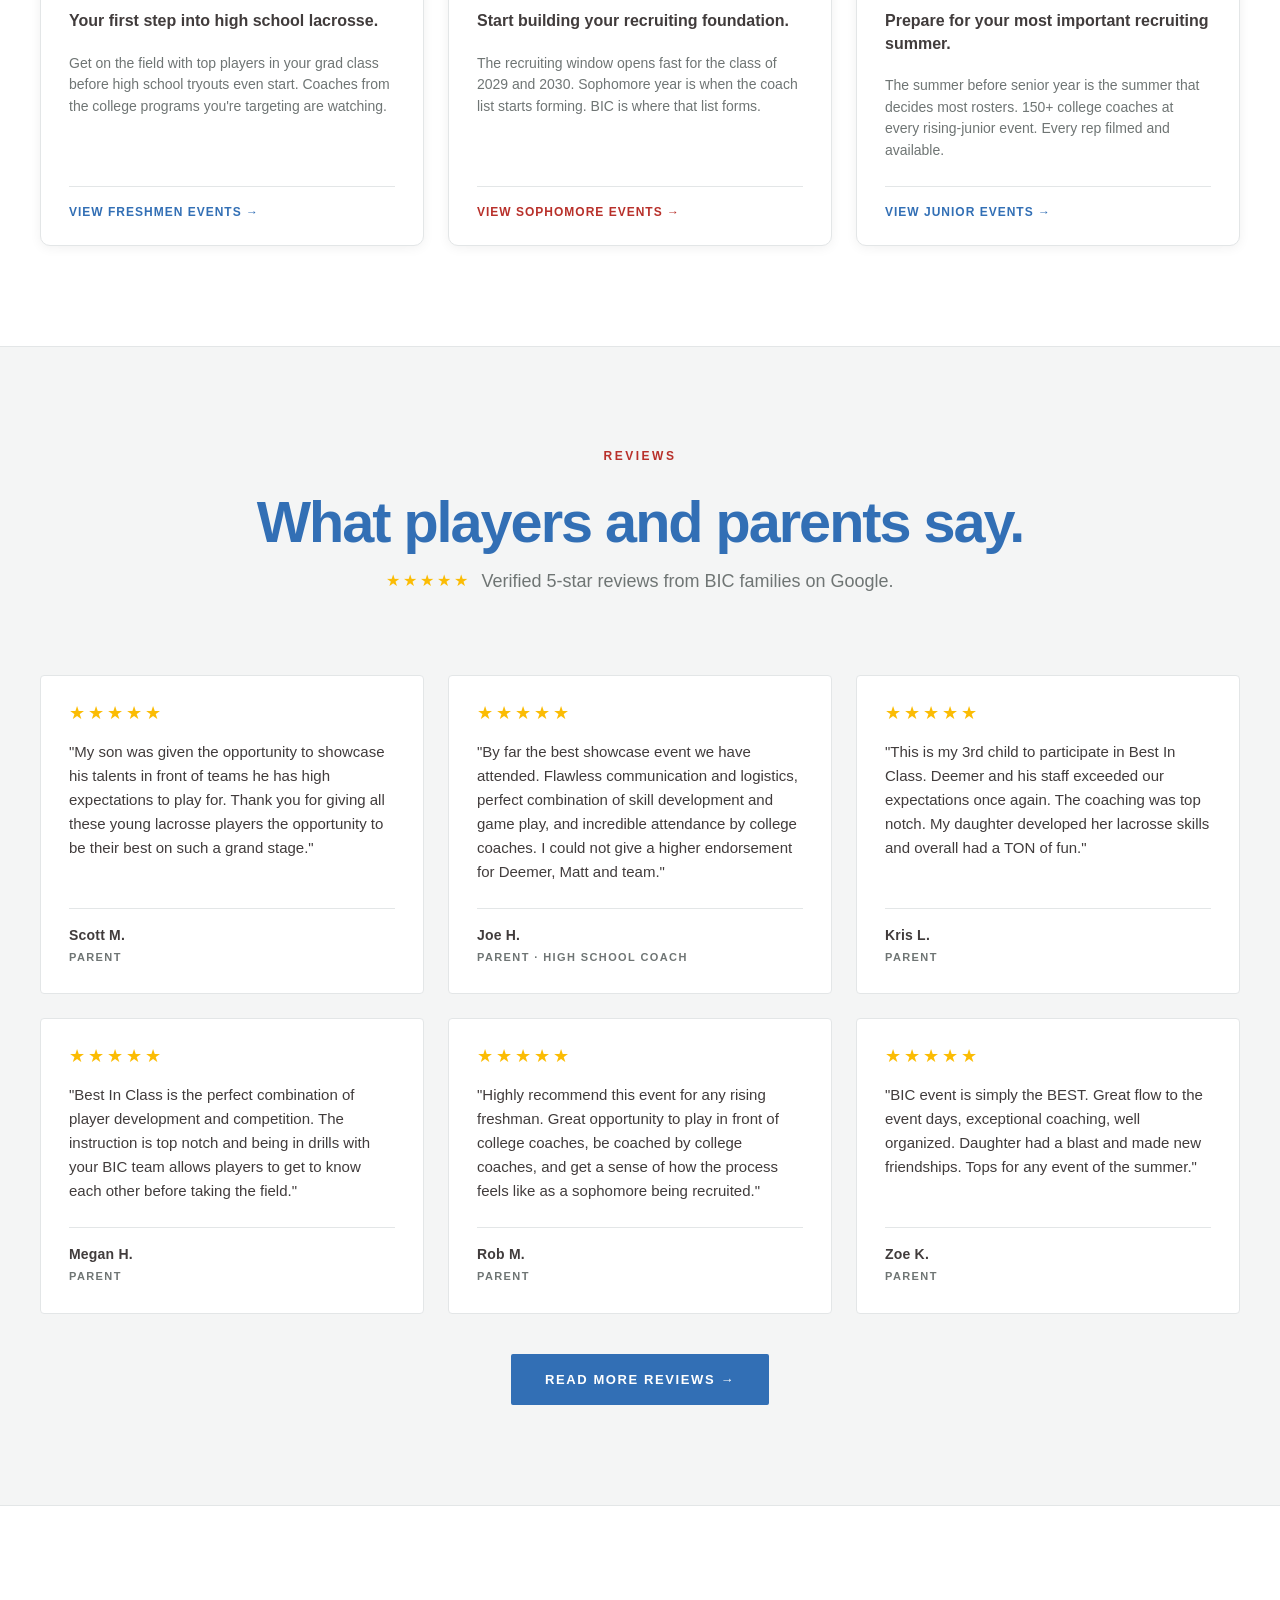
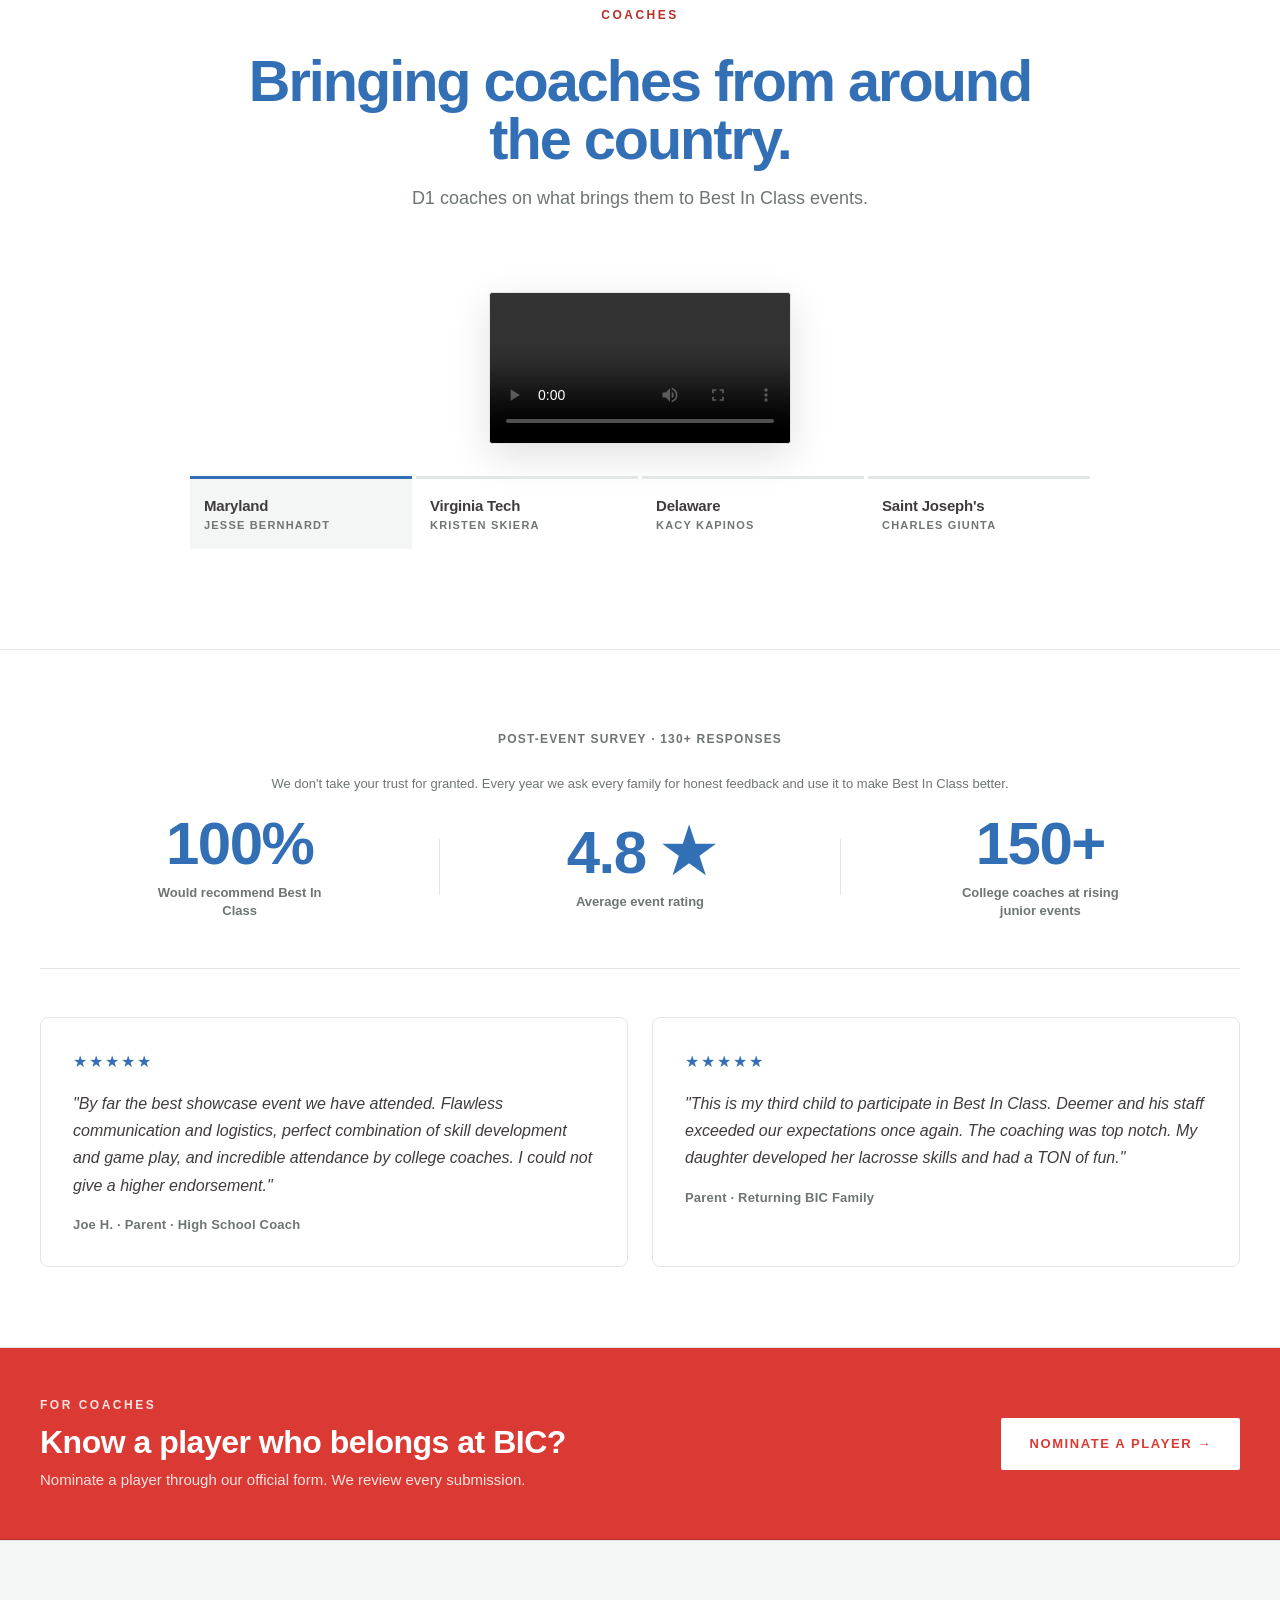
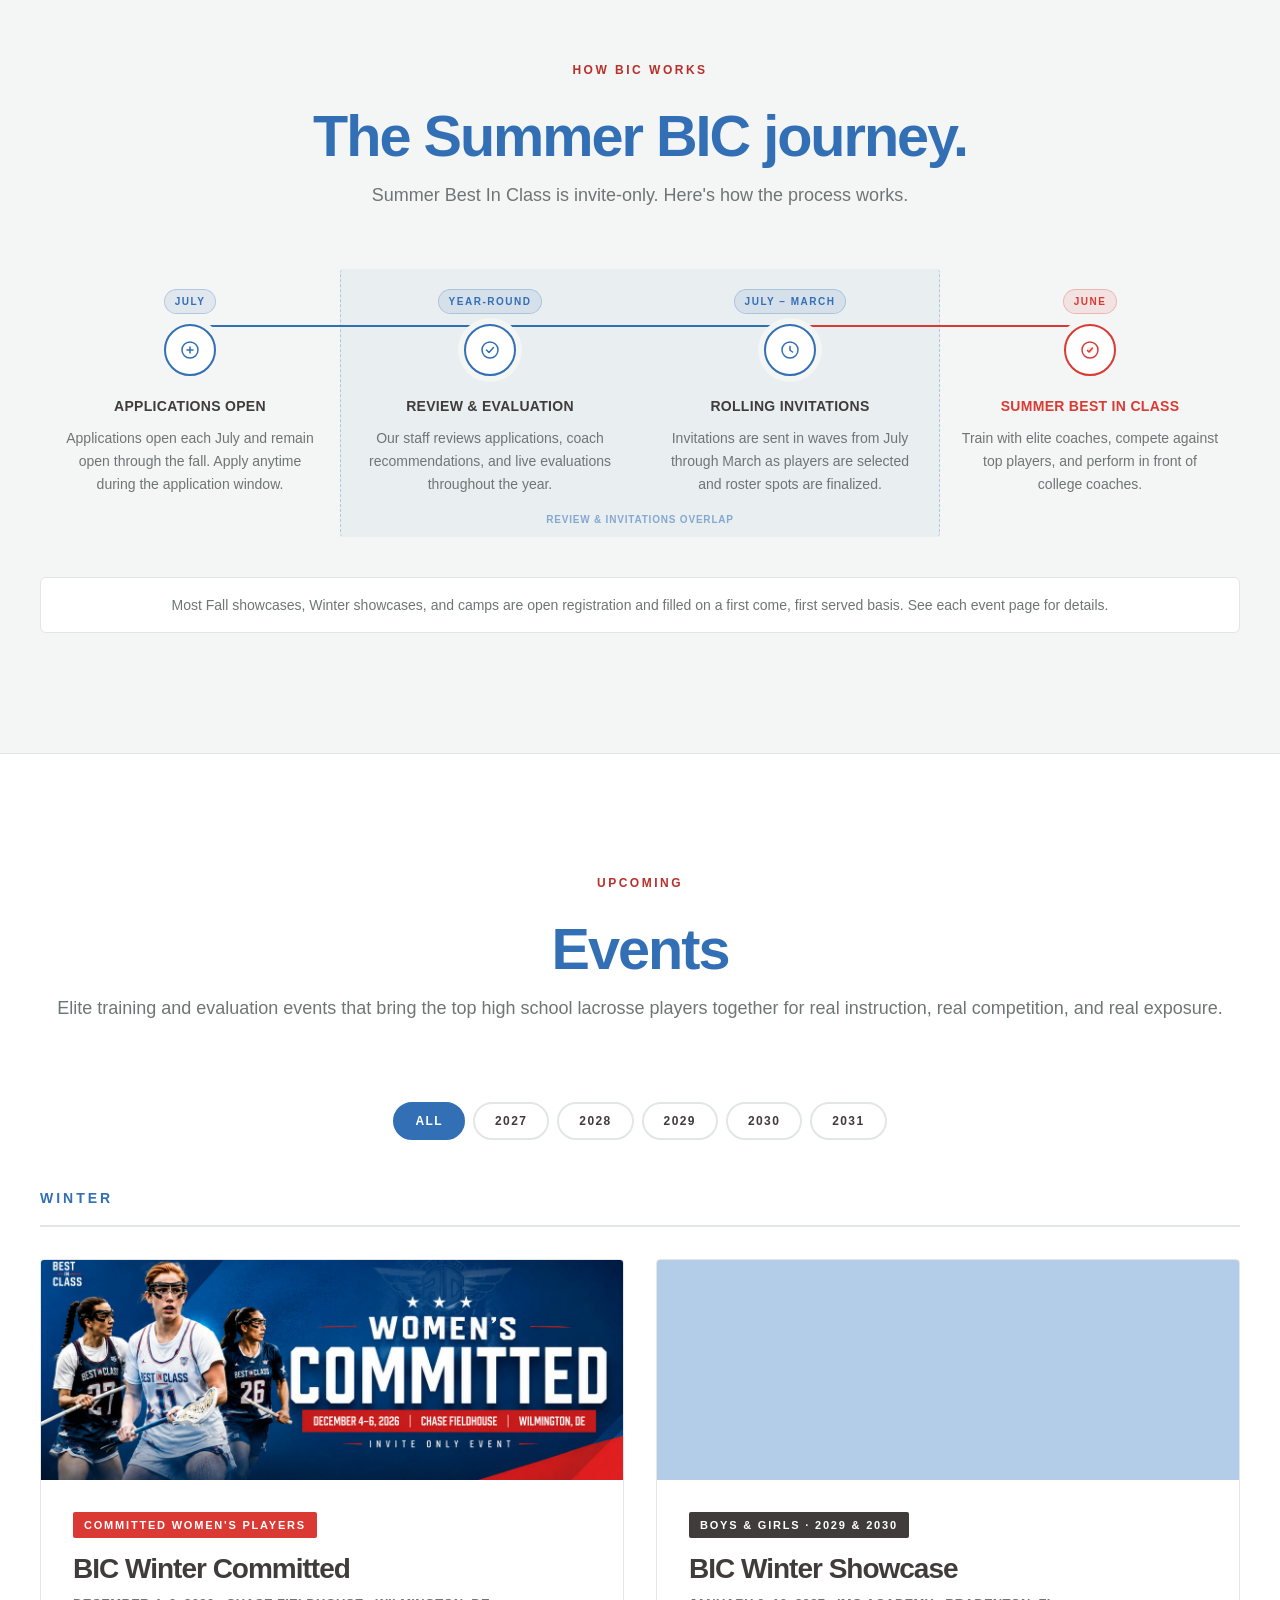
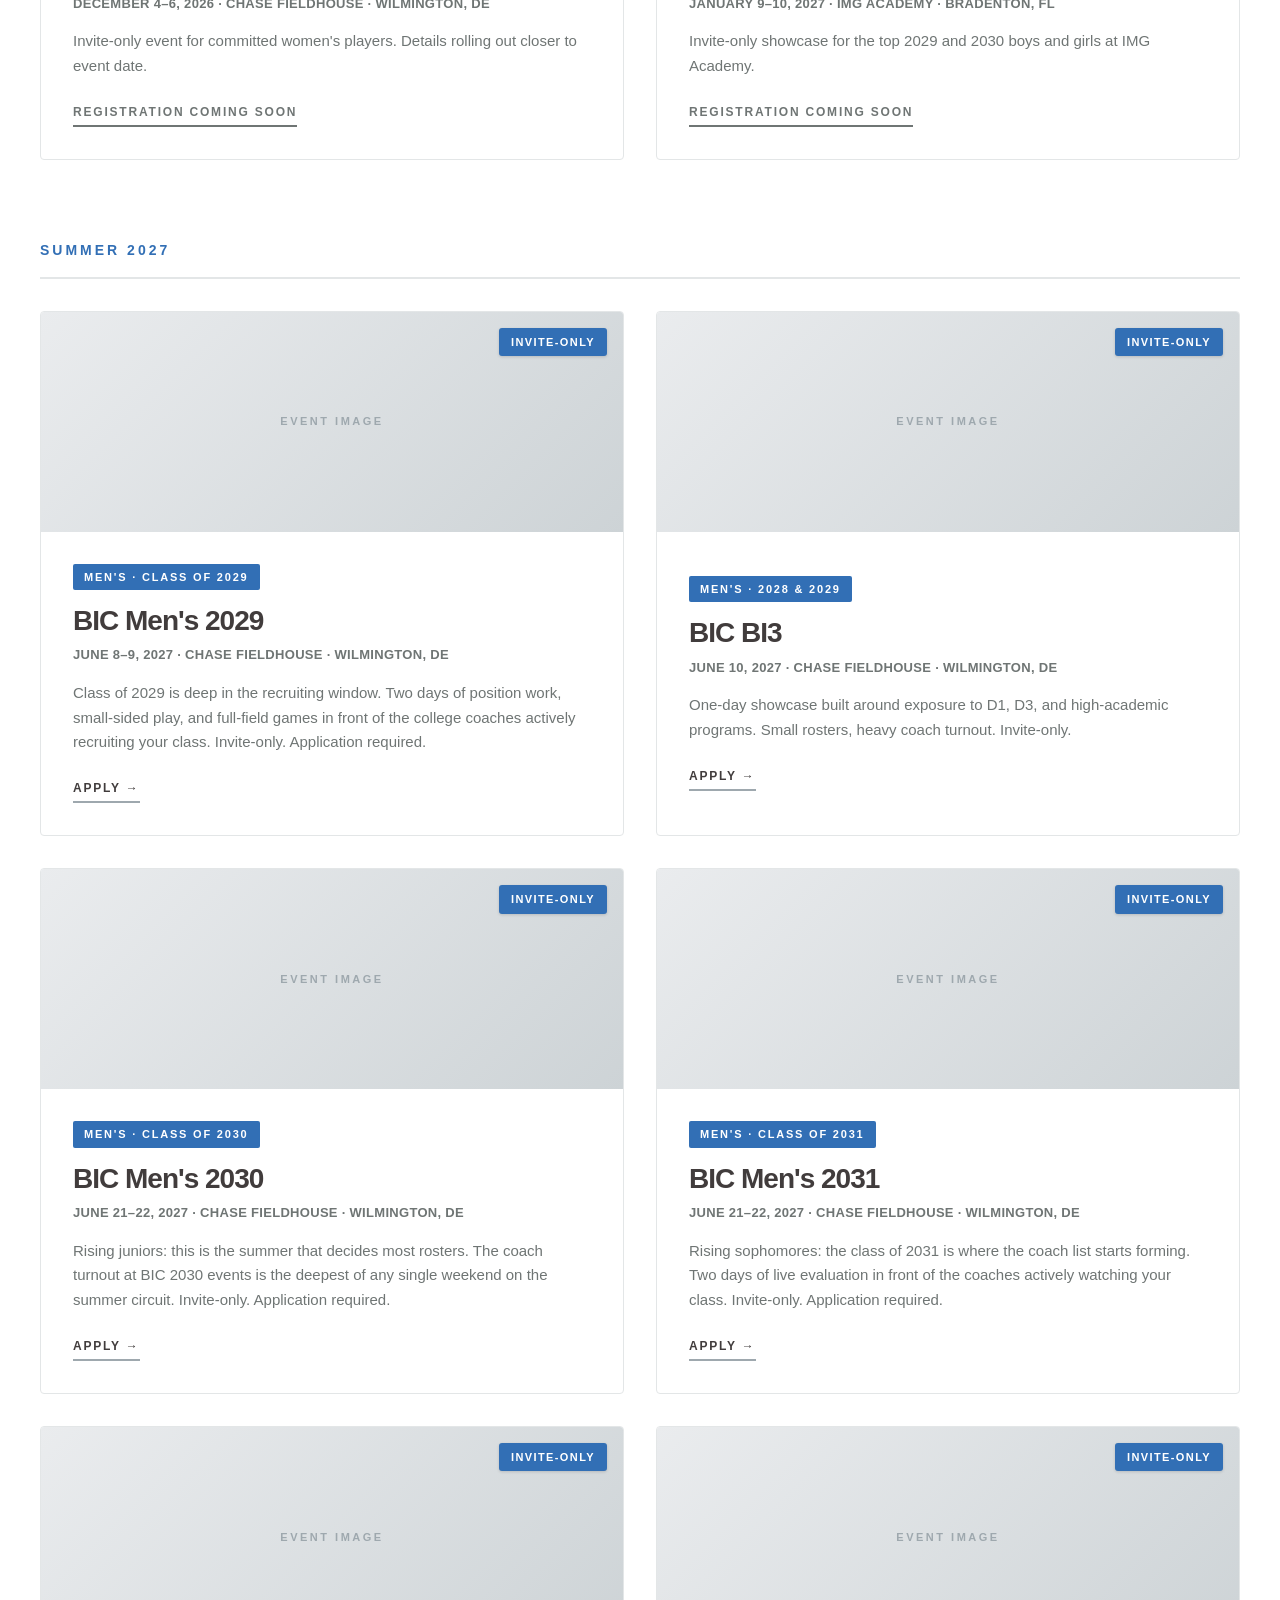
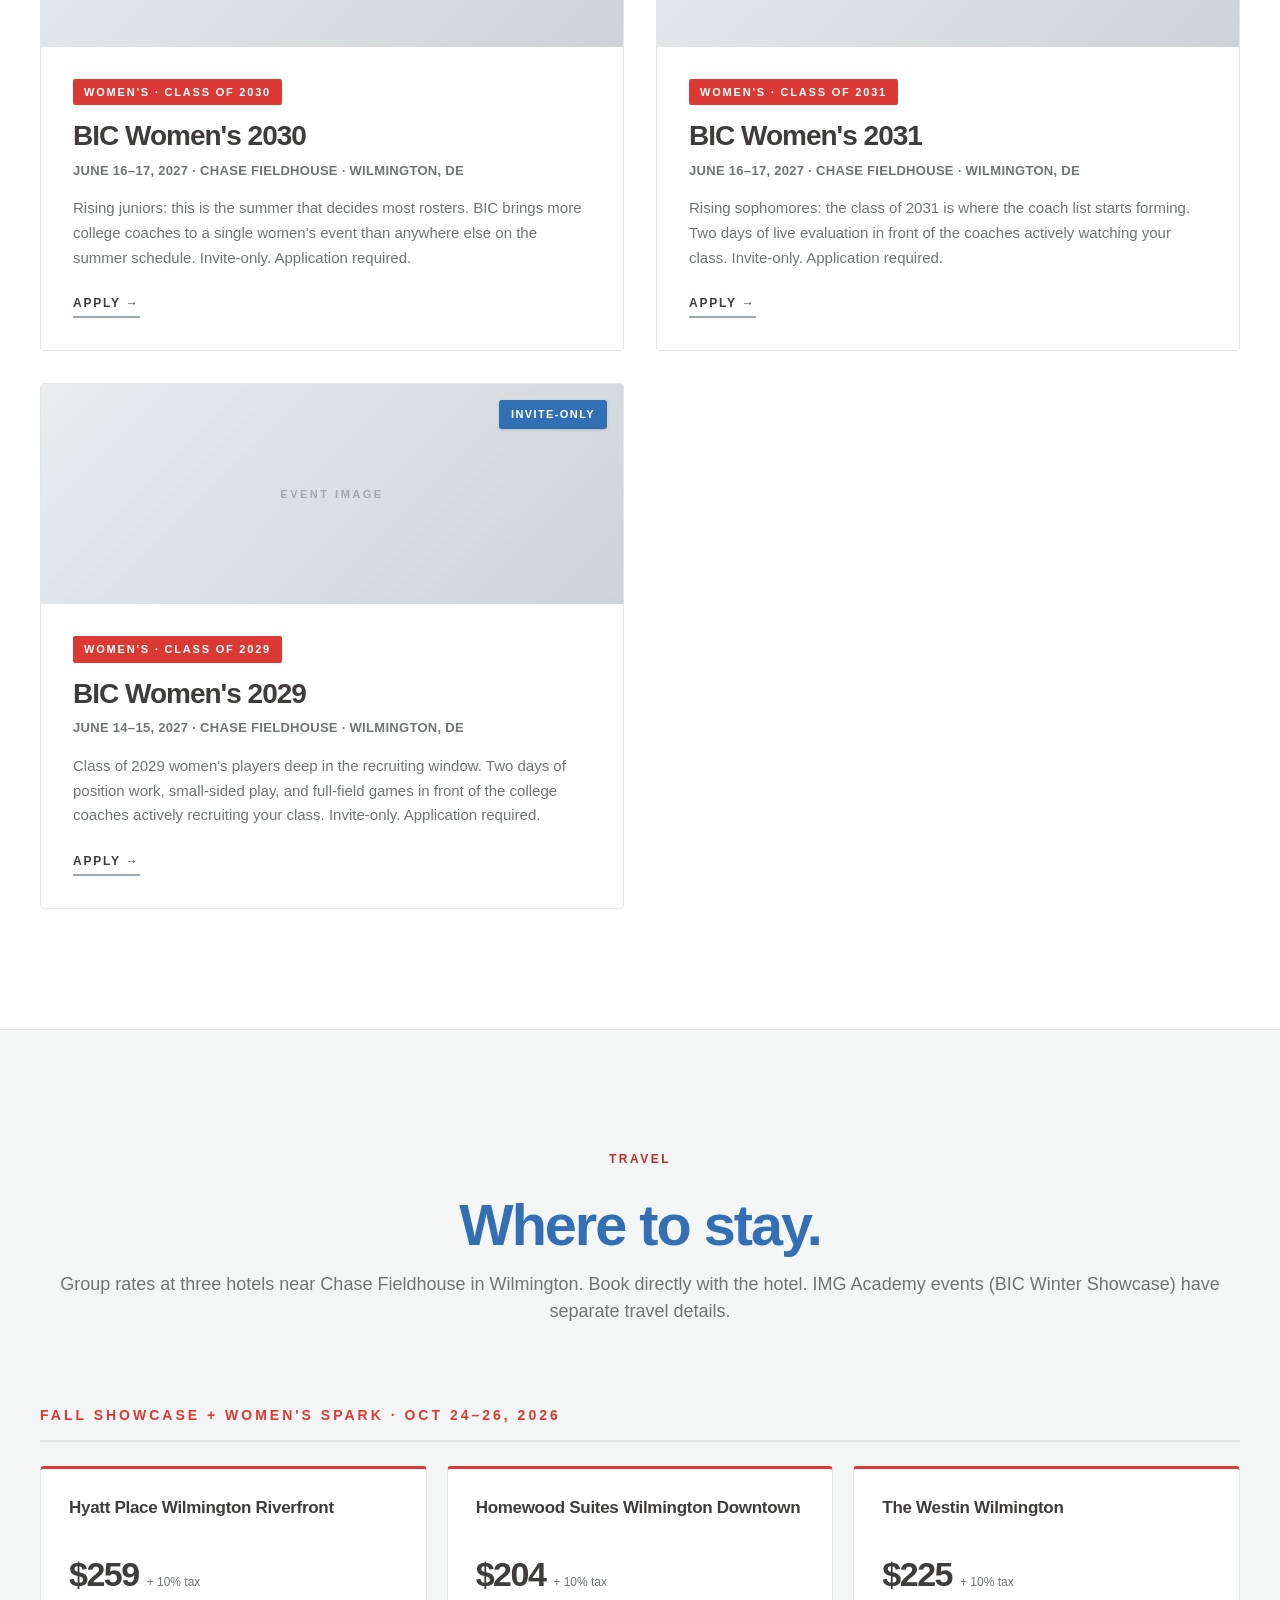
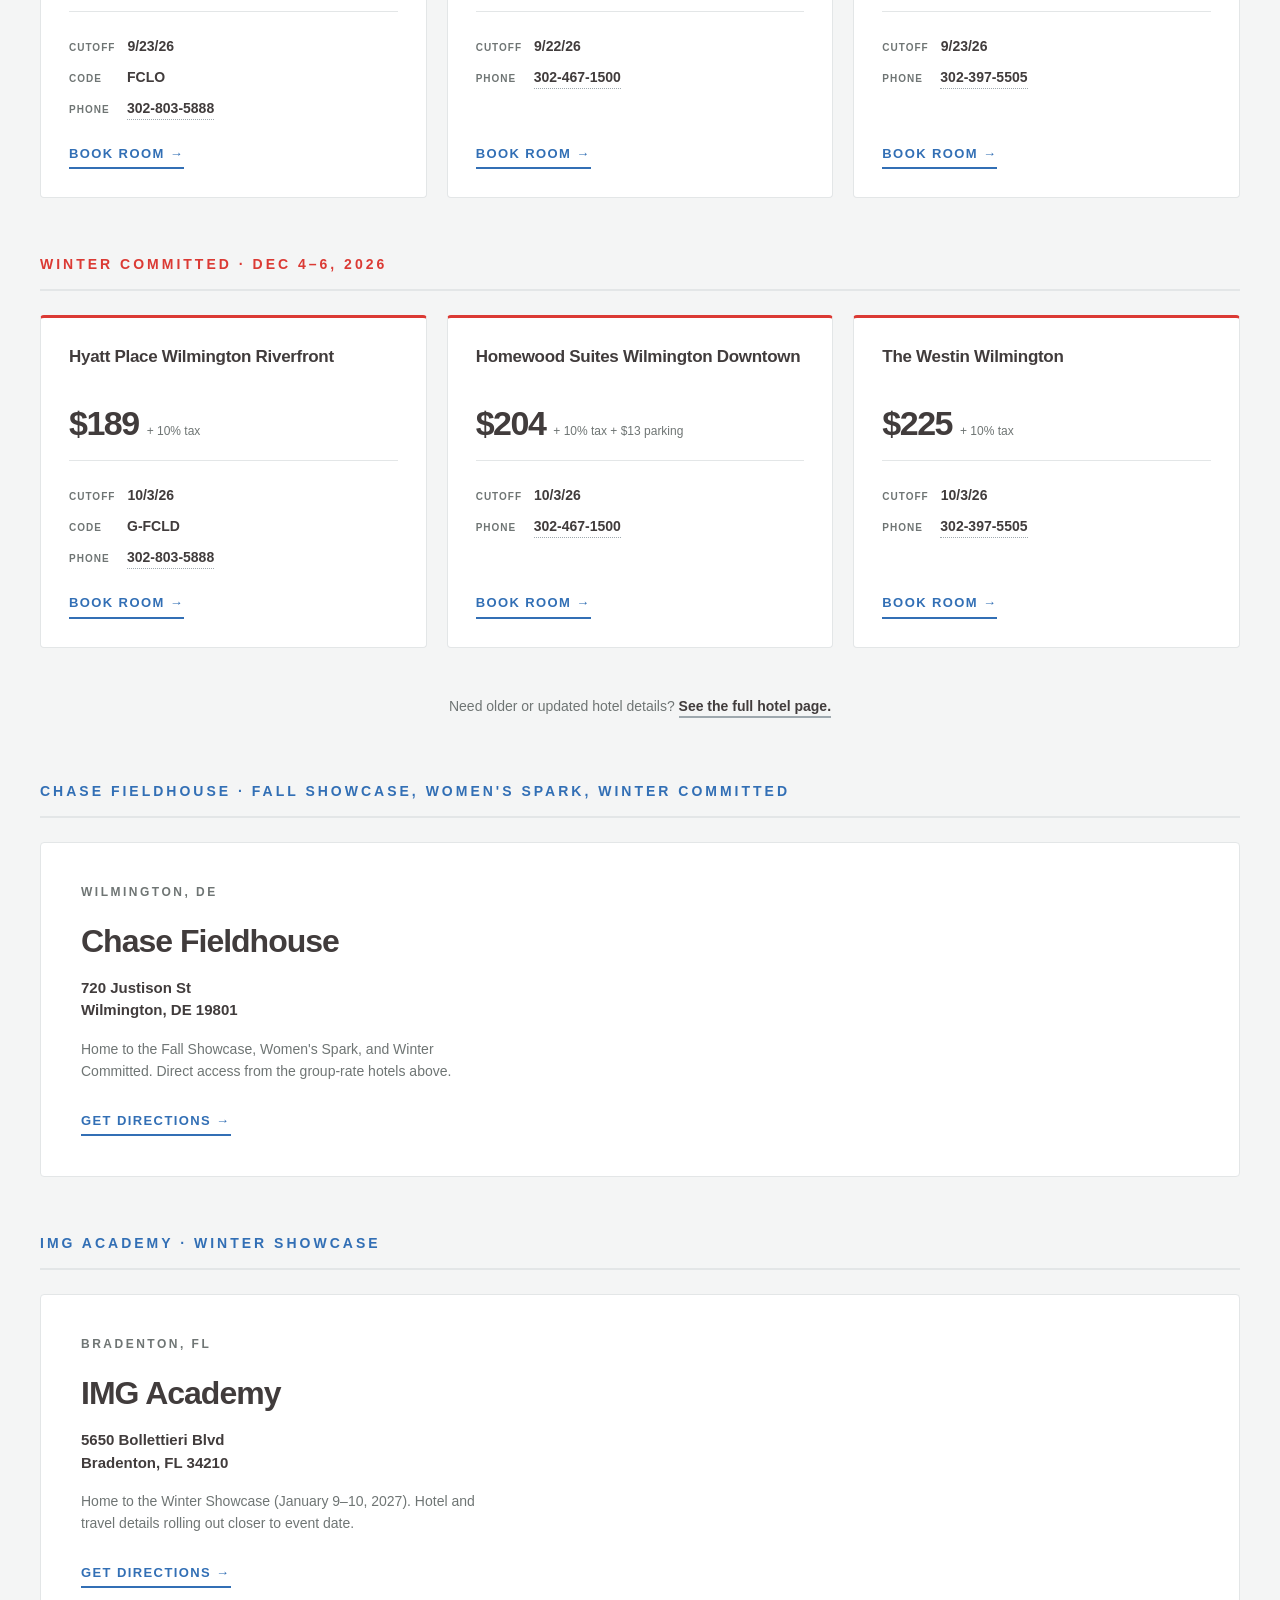
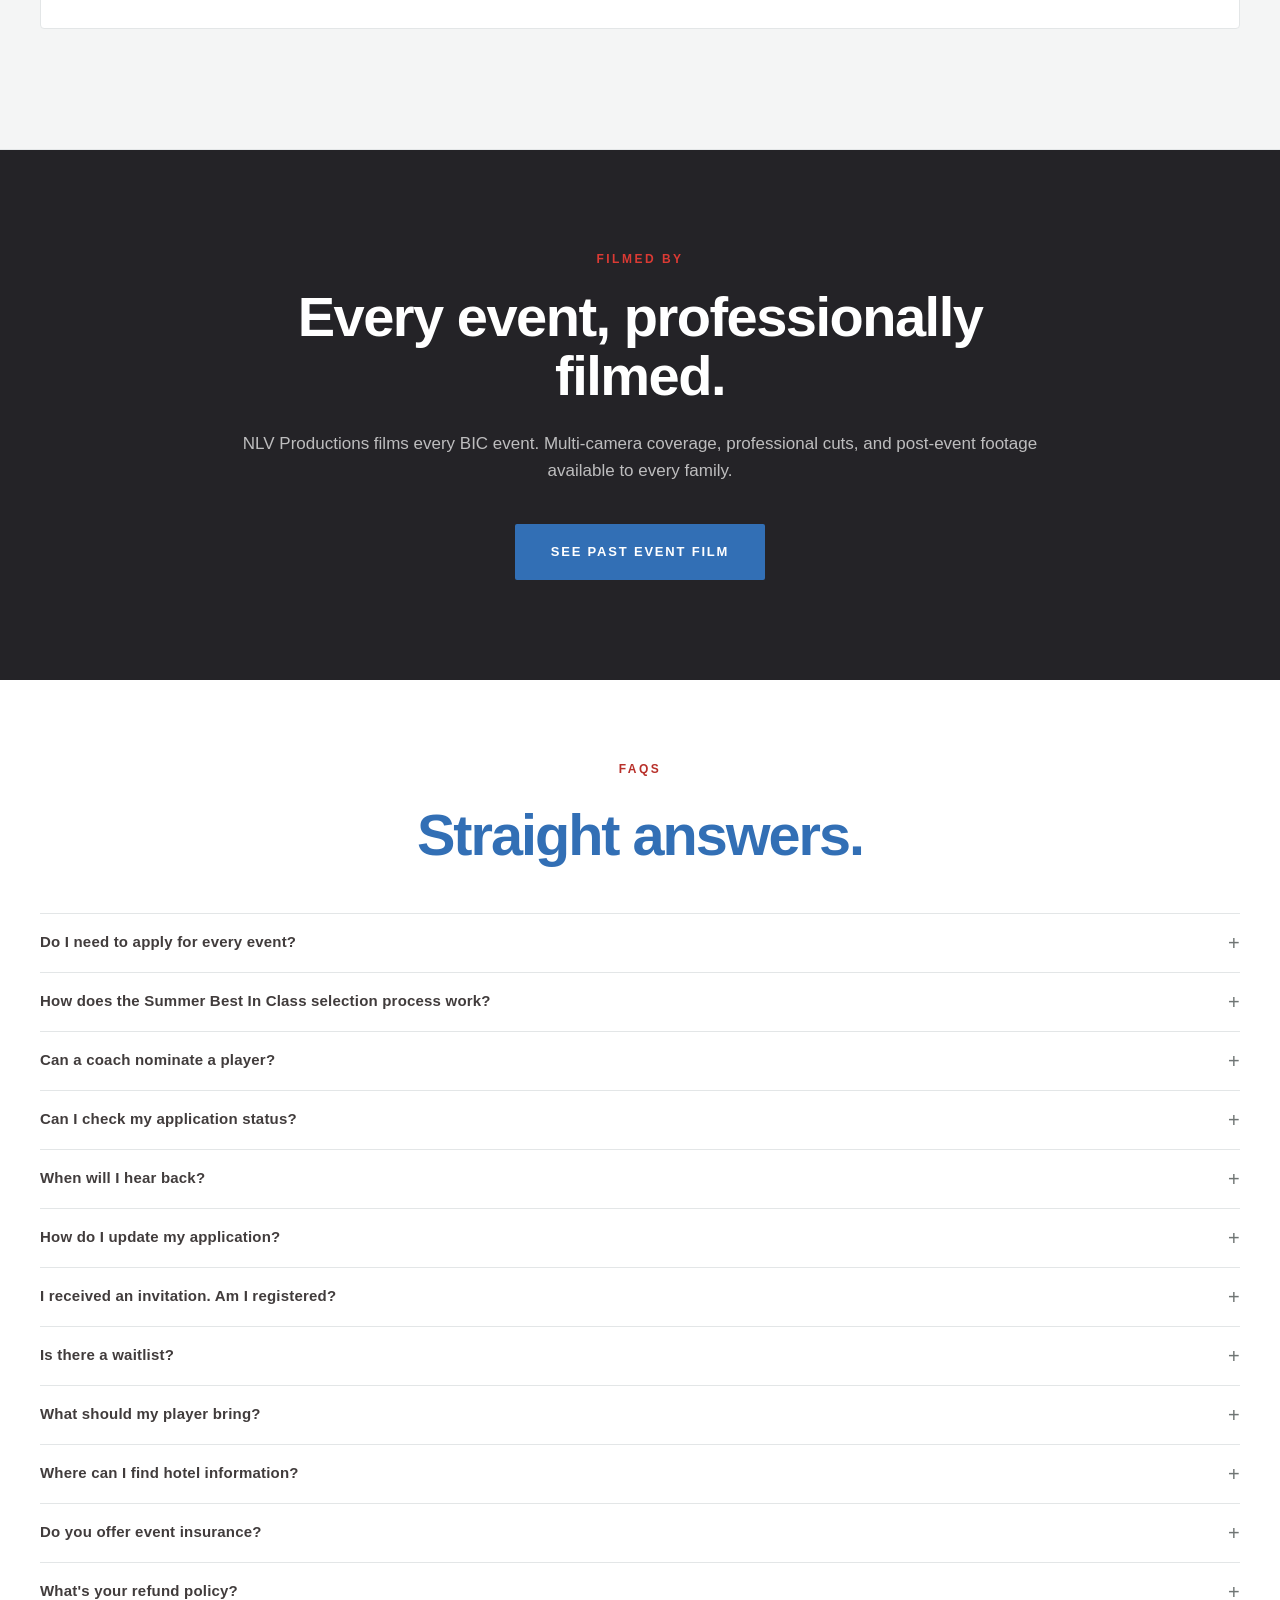
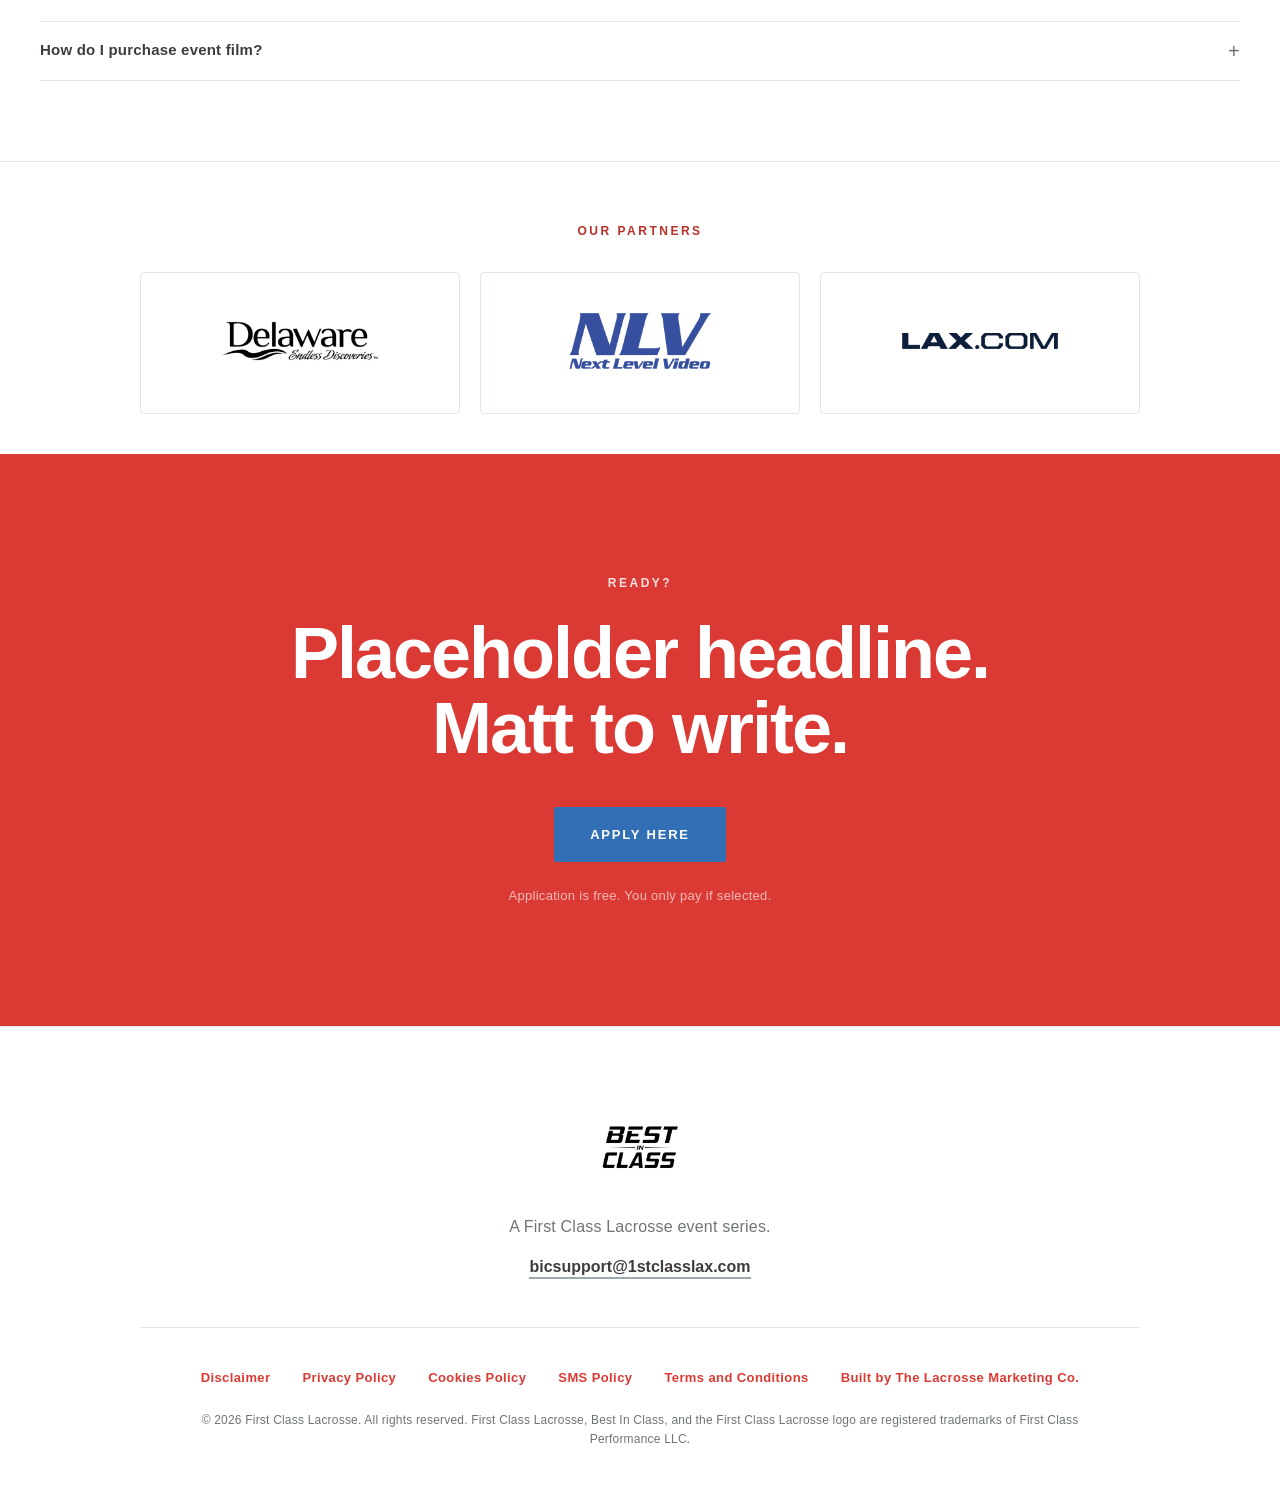
==== commit ef3e4861: "Drop ABOUT from nav Mobile end-to-end found ABOUT peeking off the right edge at 375px. The nav is a " ====
--- a/index.html
+++ b/index.html
@@ -31,7 +31,6 @@
       <a href="#how-bic-works">HOW BIC WORKS</a>
       <a href="#hotels">HOTELS</a>
       <a href="#faqs">FAQS</a>
-      <a href="#about">ABOUT</a>
     </nav>
     <a href="#apply" class="nav-cta">APPLY</a>
   </header>
@@ -41,7 +40,7 @@
     <!-- Hero -->
     <section class="hero">
       <video class="hero-video" autoplay muted loop playsinline>
-        <source src="/assets/bic-hero-bg.mp4" type="video/mp4">
+        <source src="https://www.1stclasslax.com/hubfs/bestinclass.com/bic_final_commercial_v1%20(1080p)%20(1).mp4" type="video/mp4">
       </video>
       <div class="hero-overlay"></div>
       <div class="hero-inner">
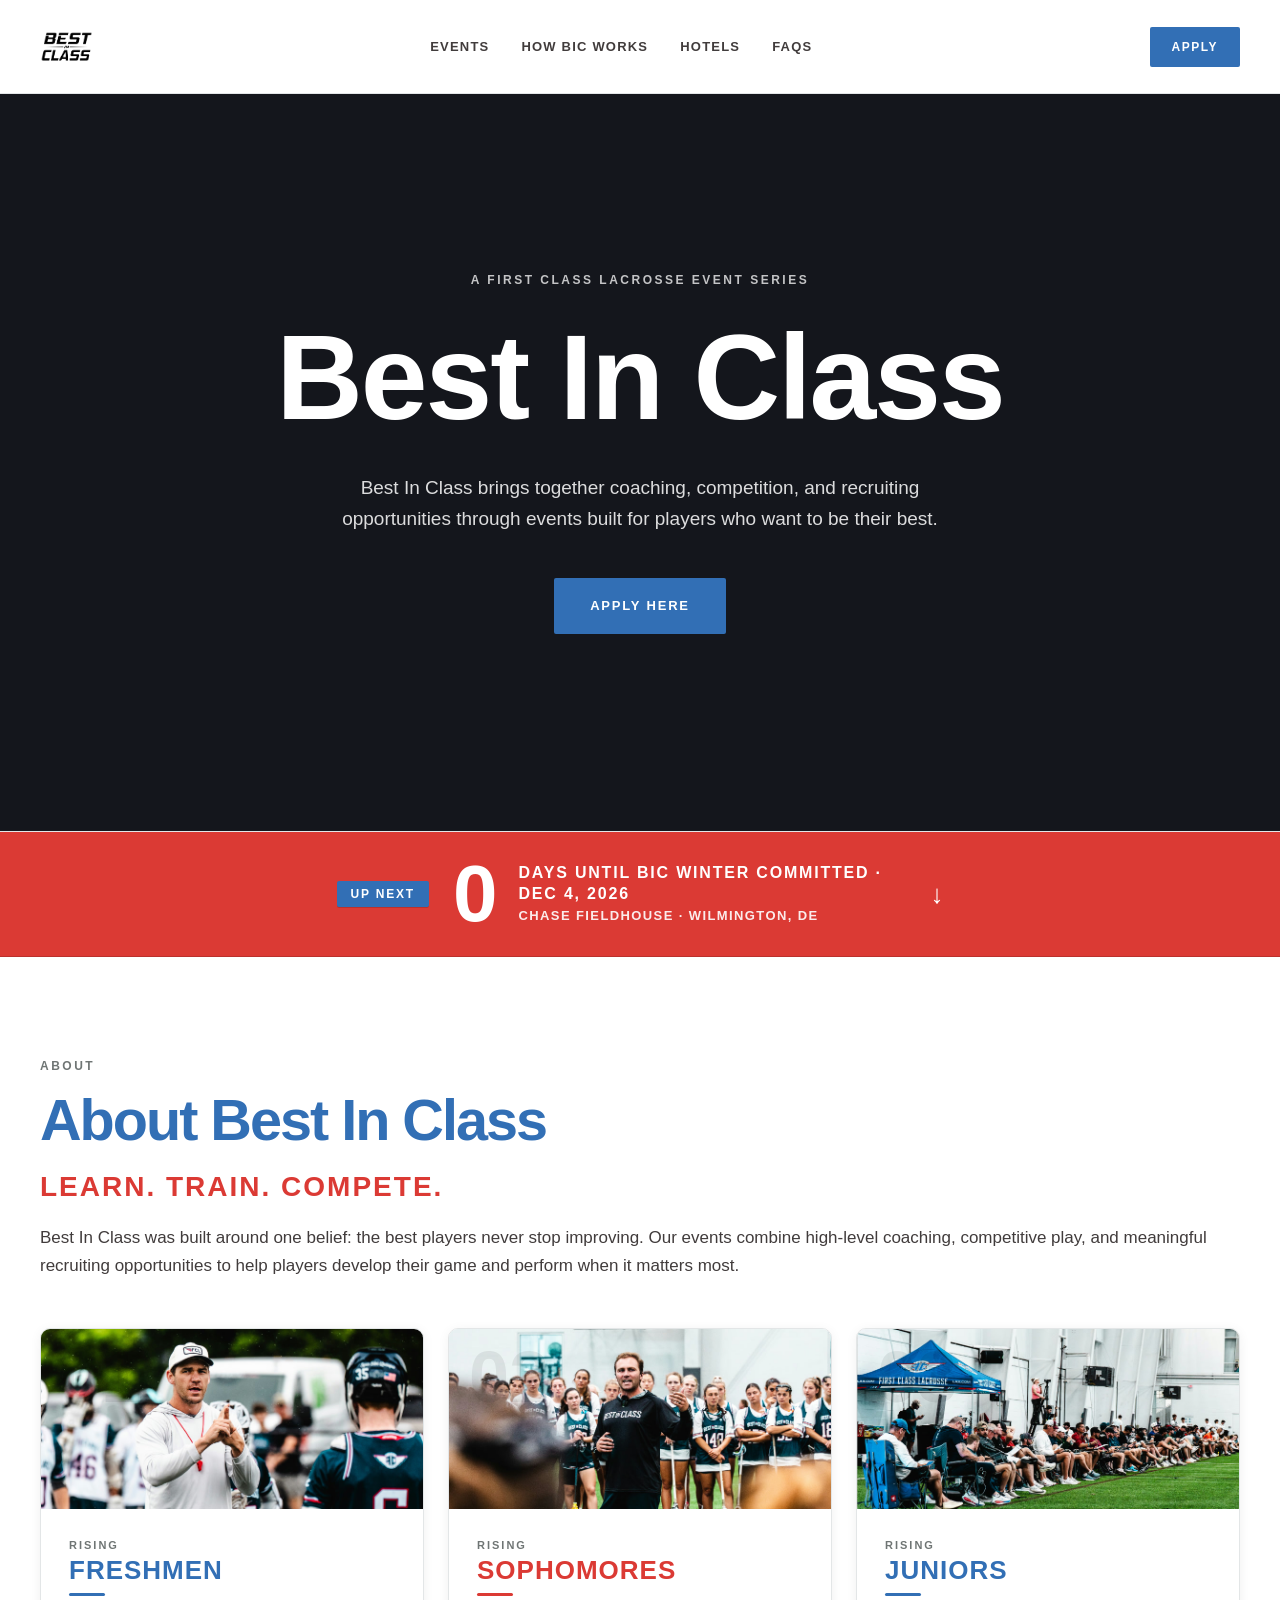
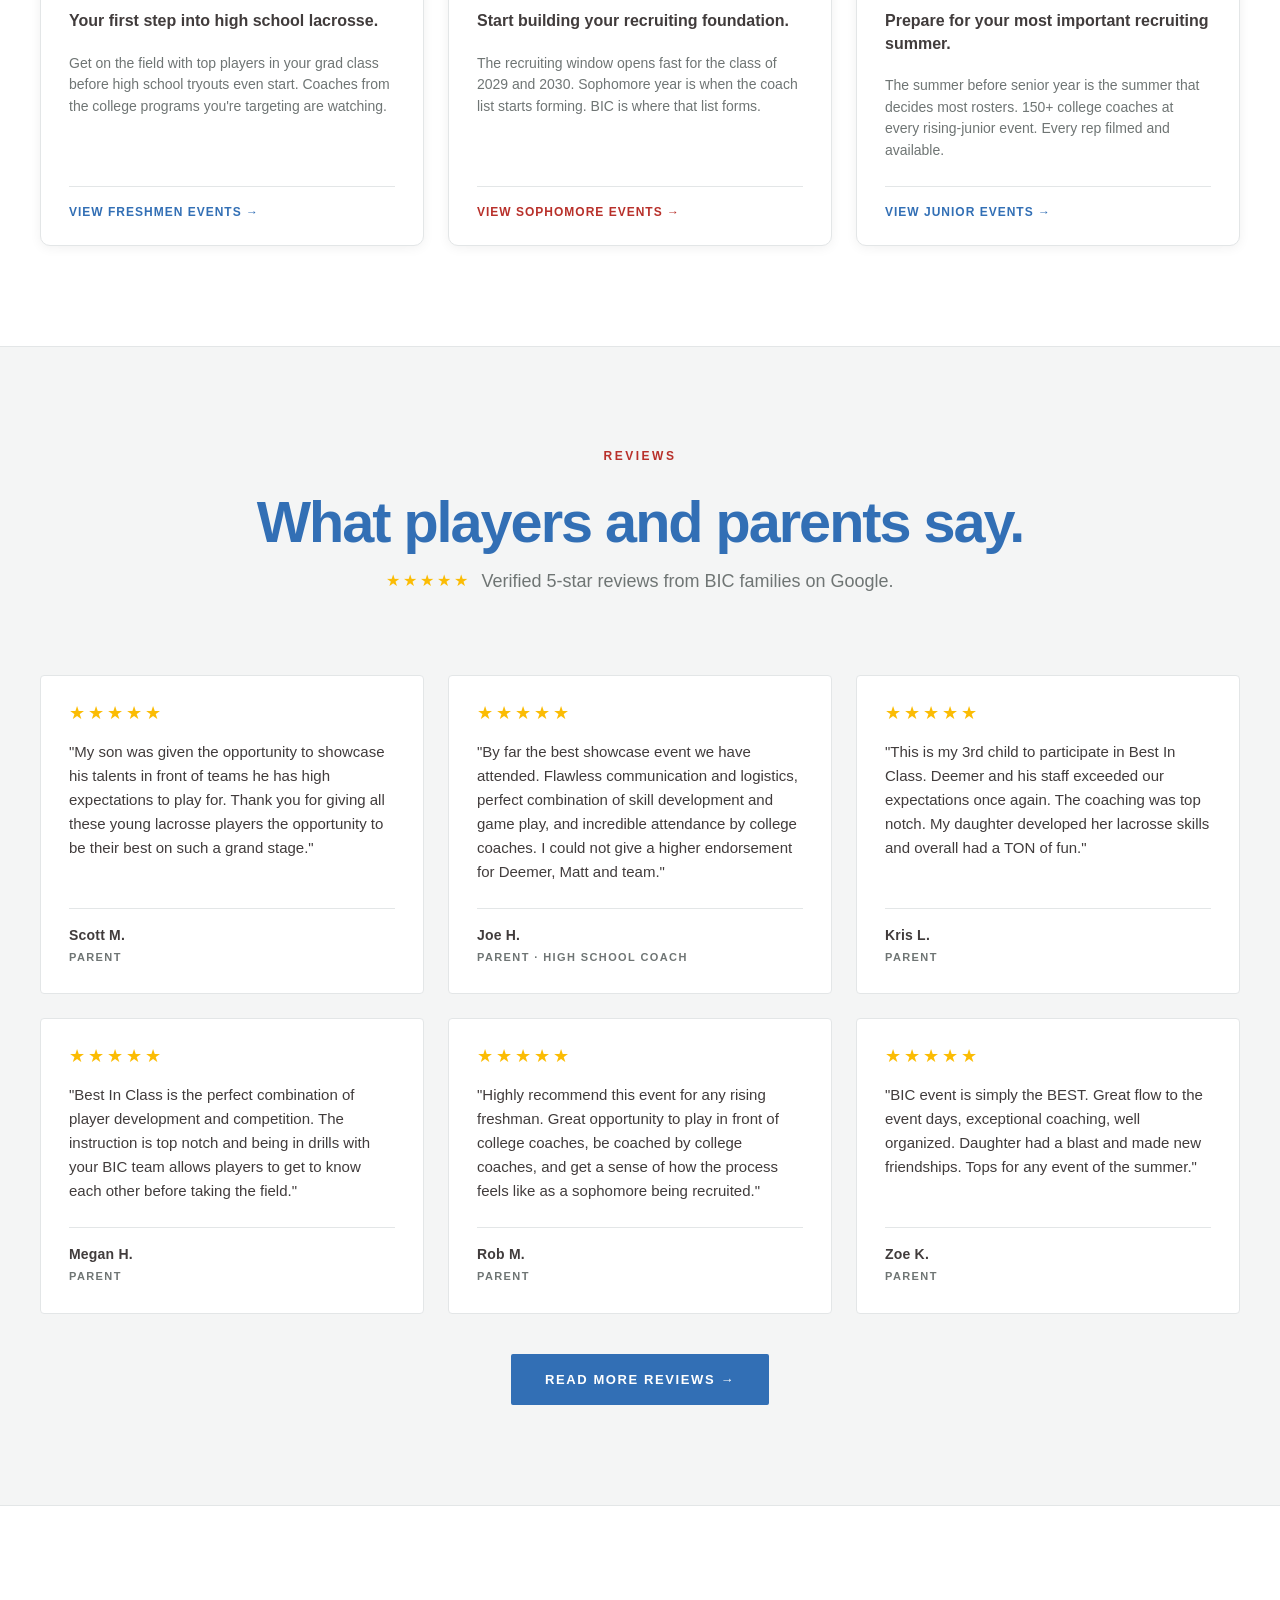
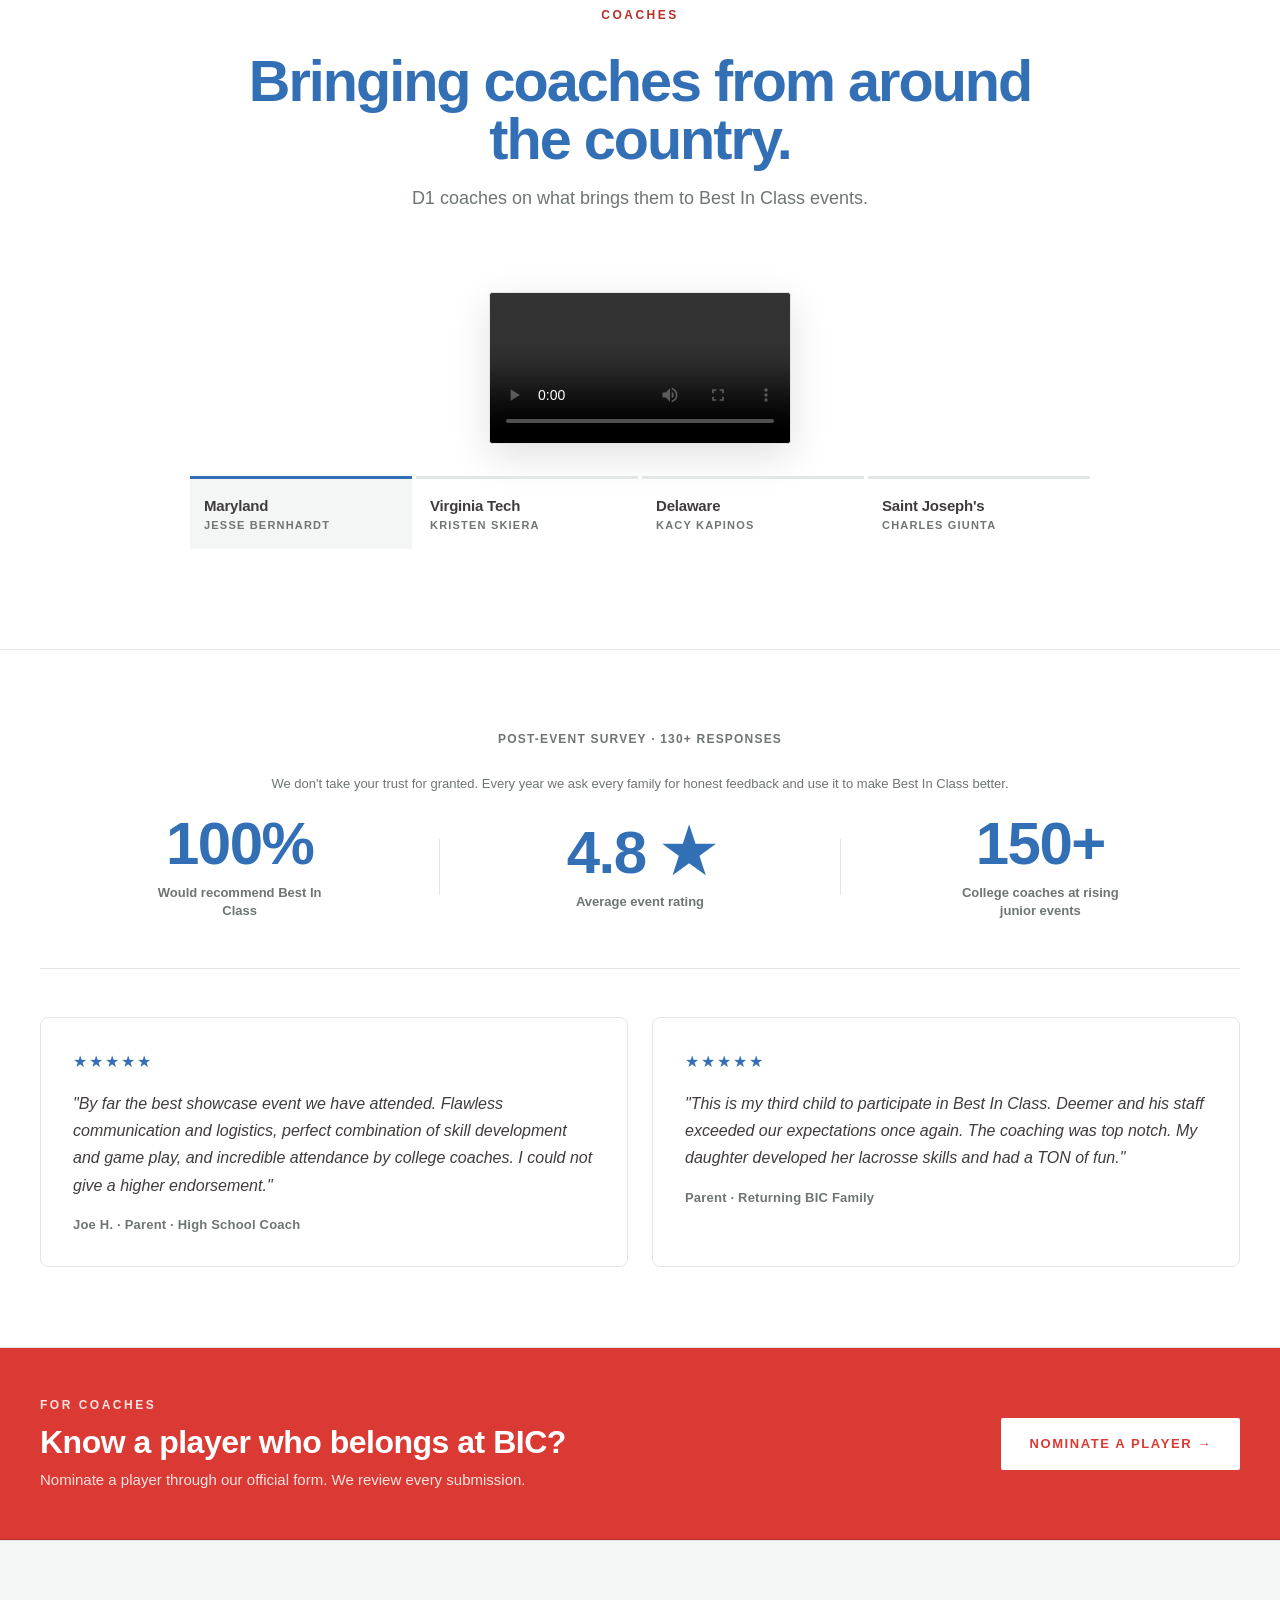
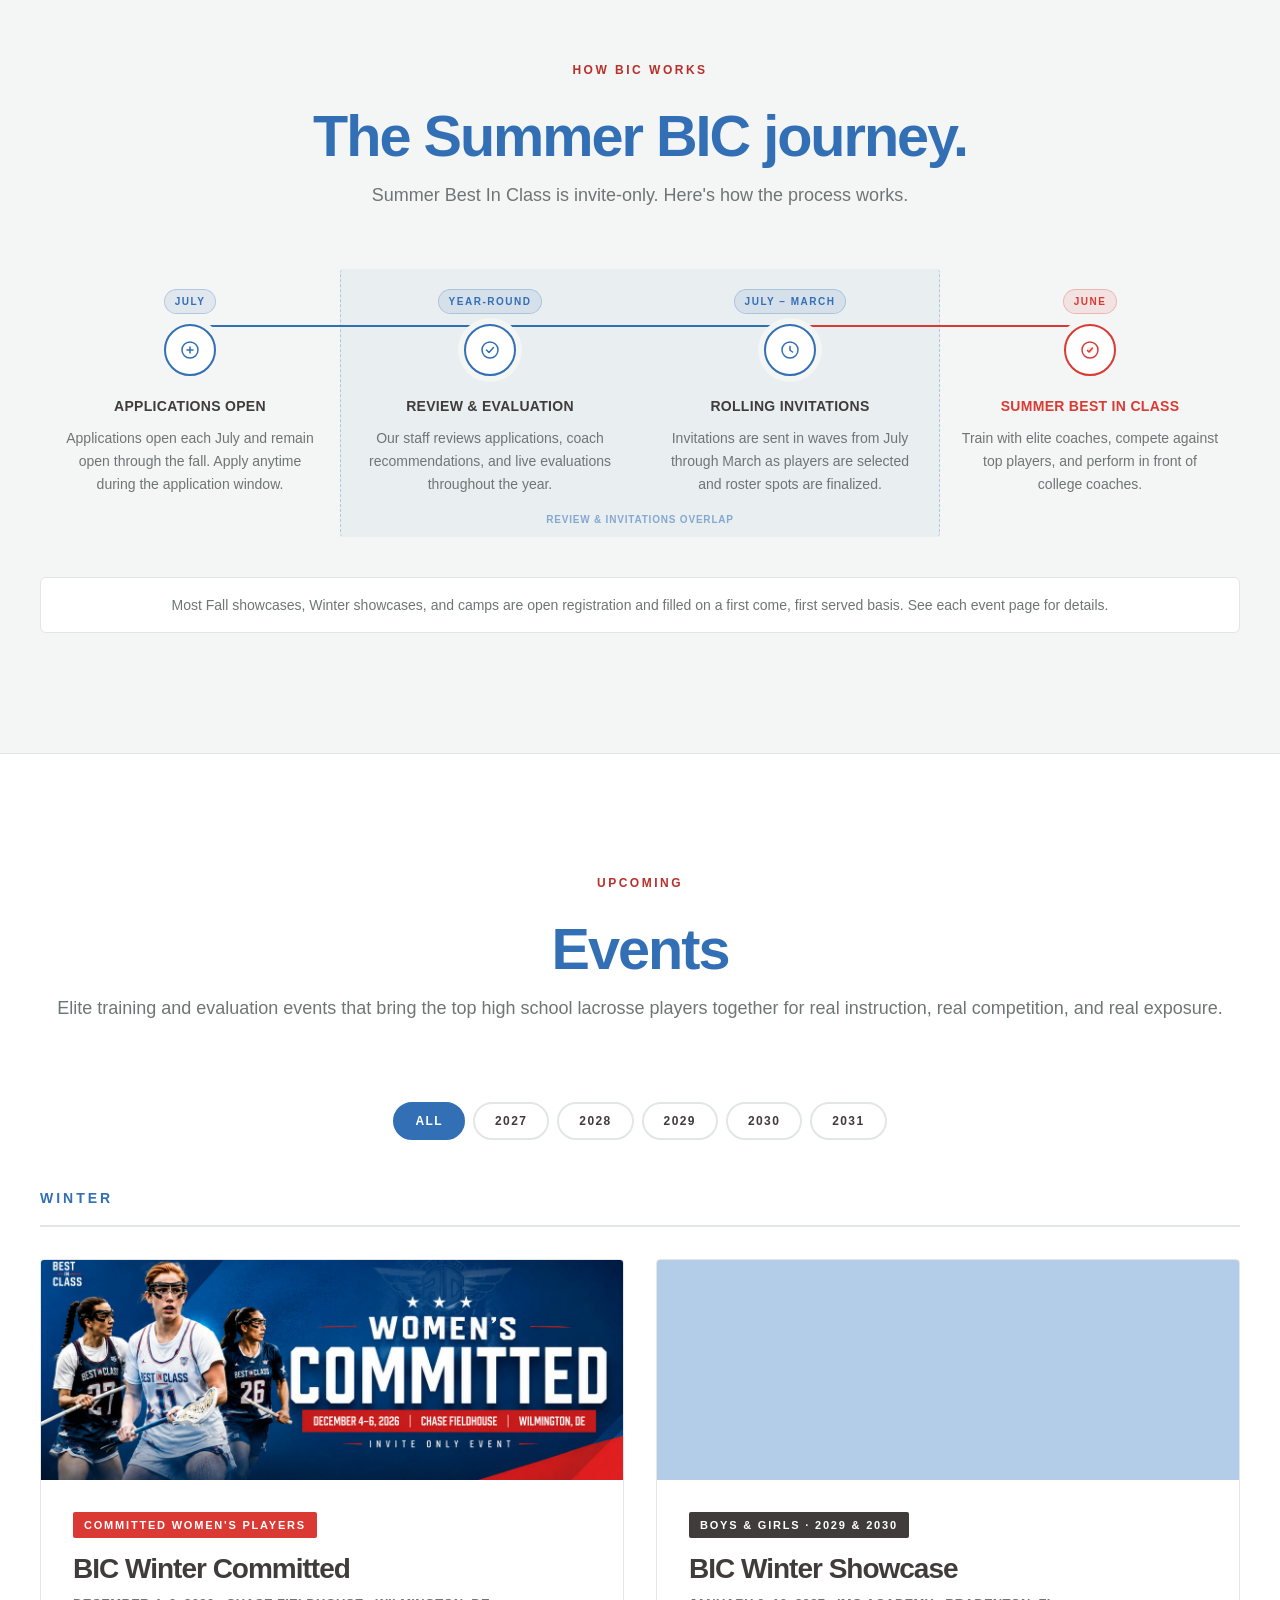
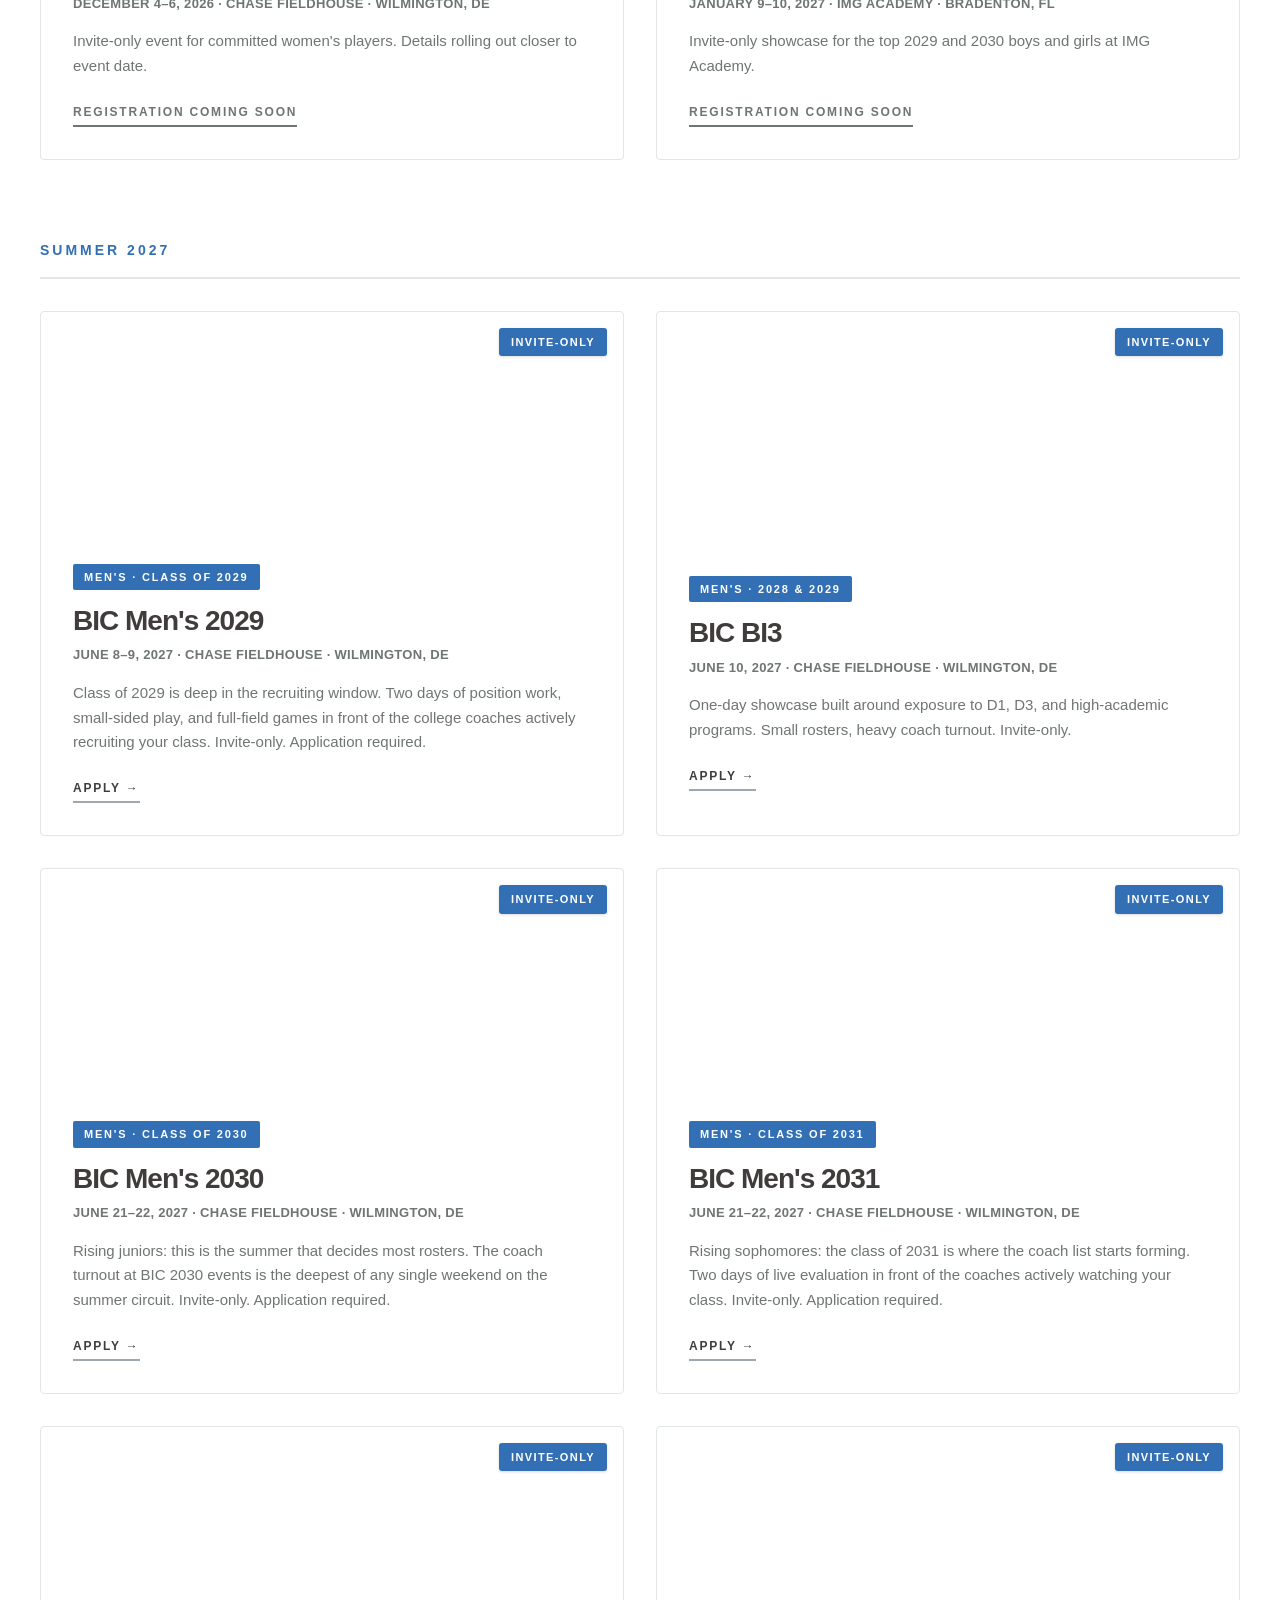
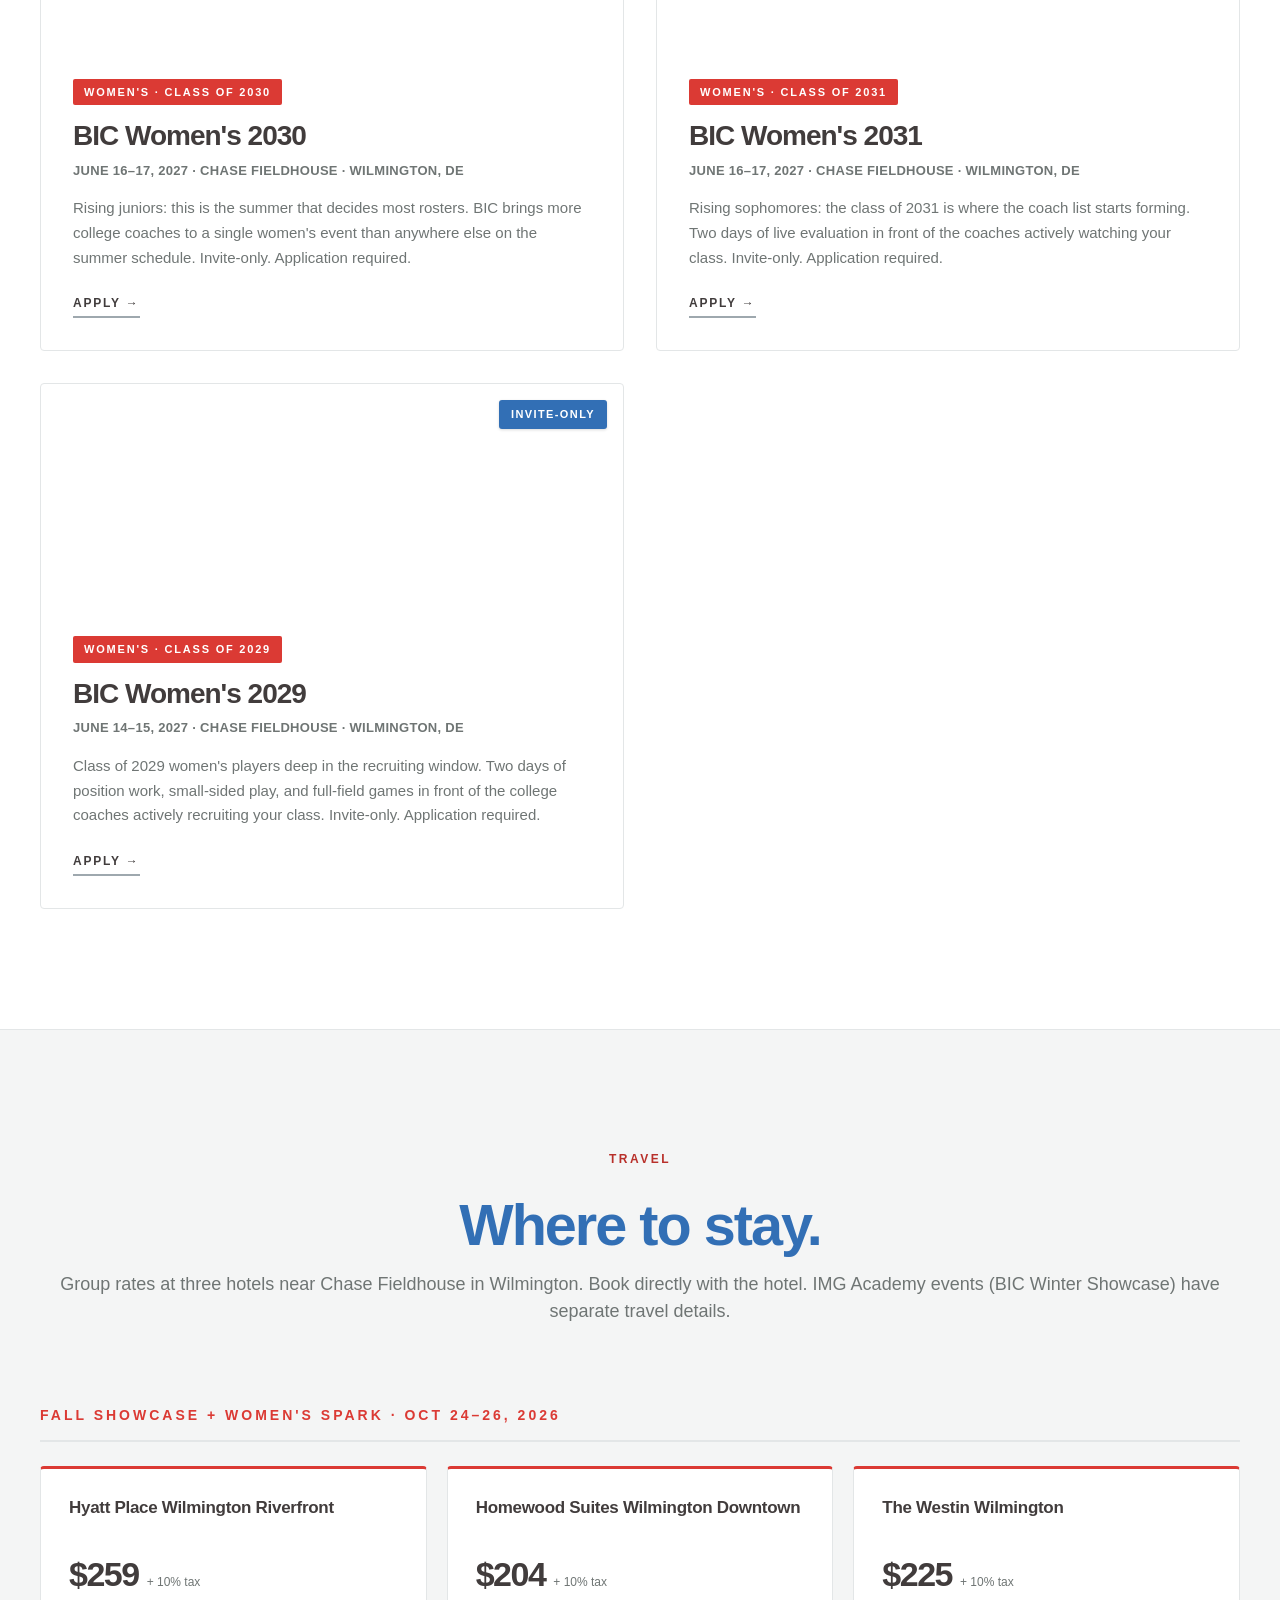
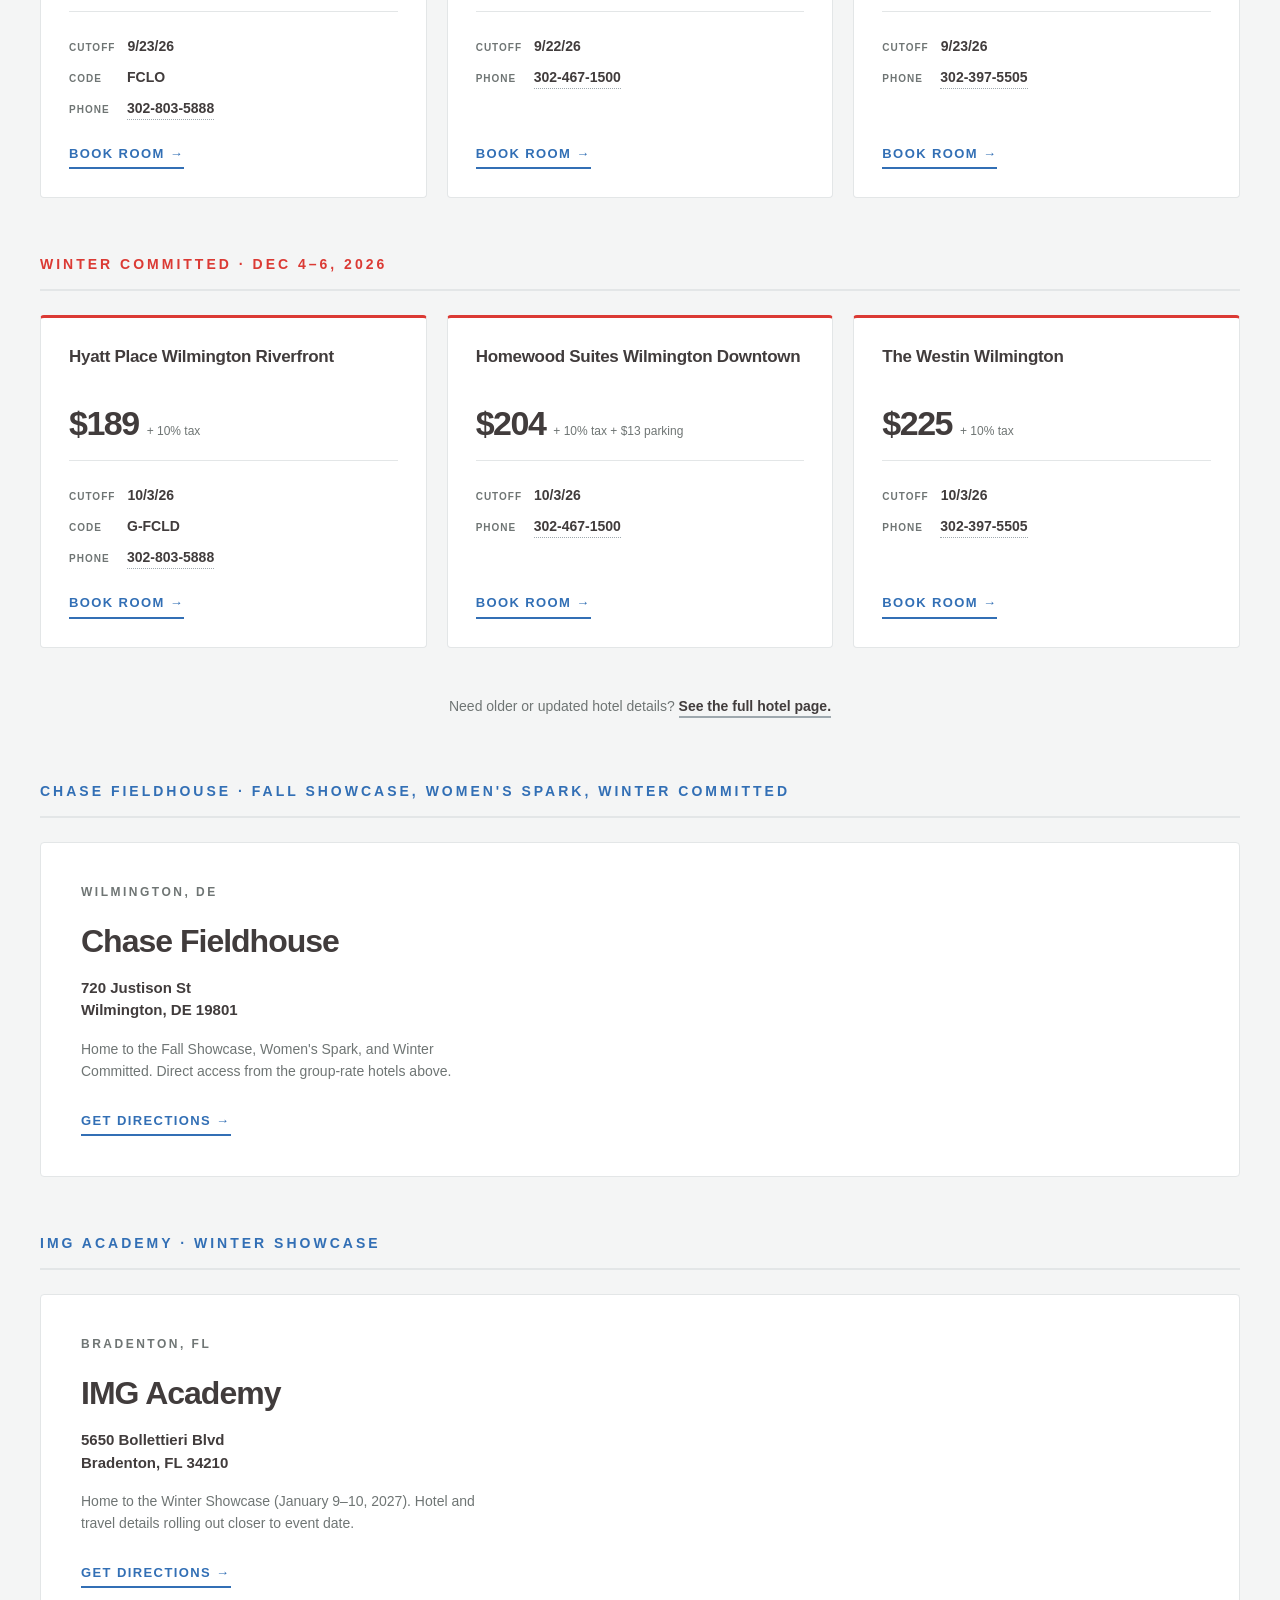
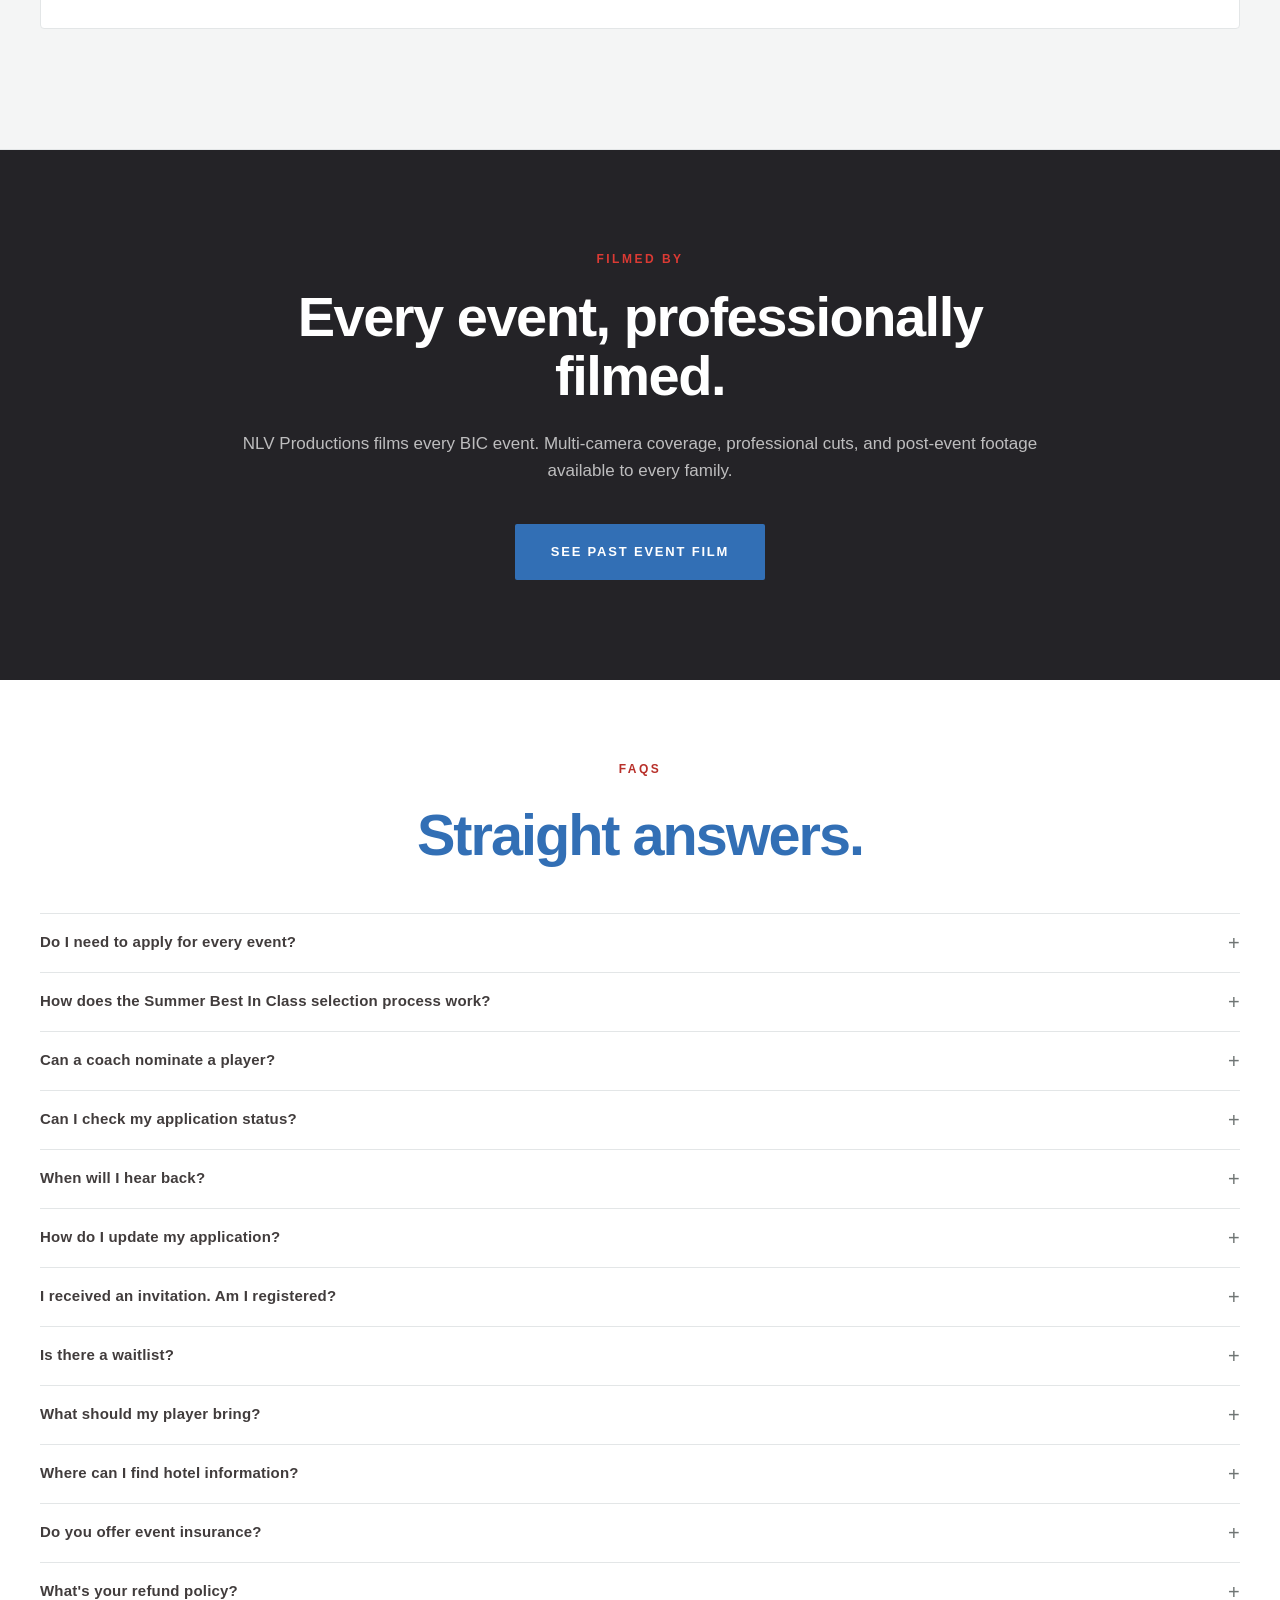
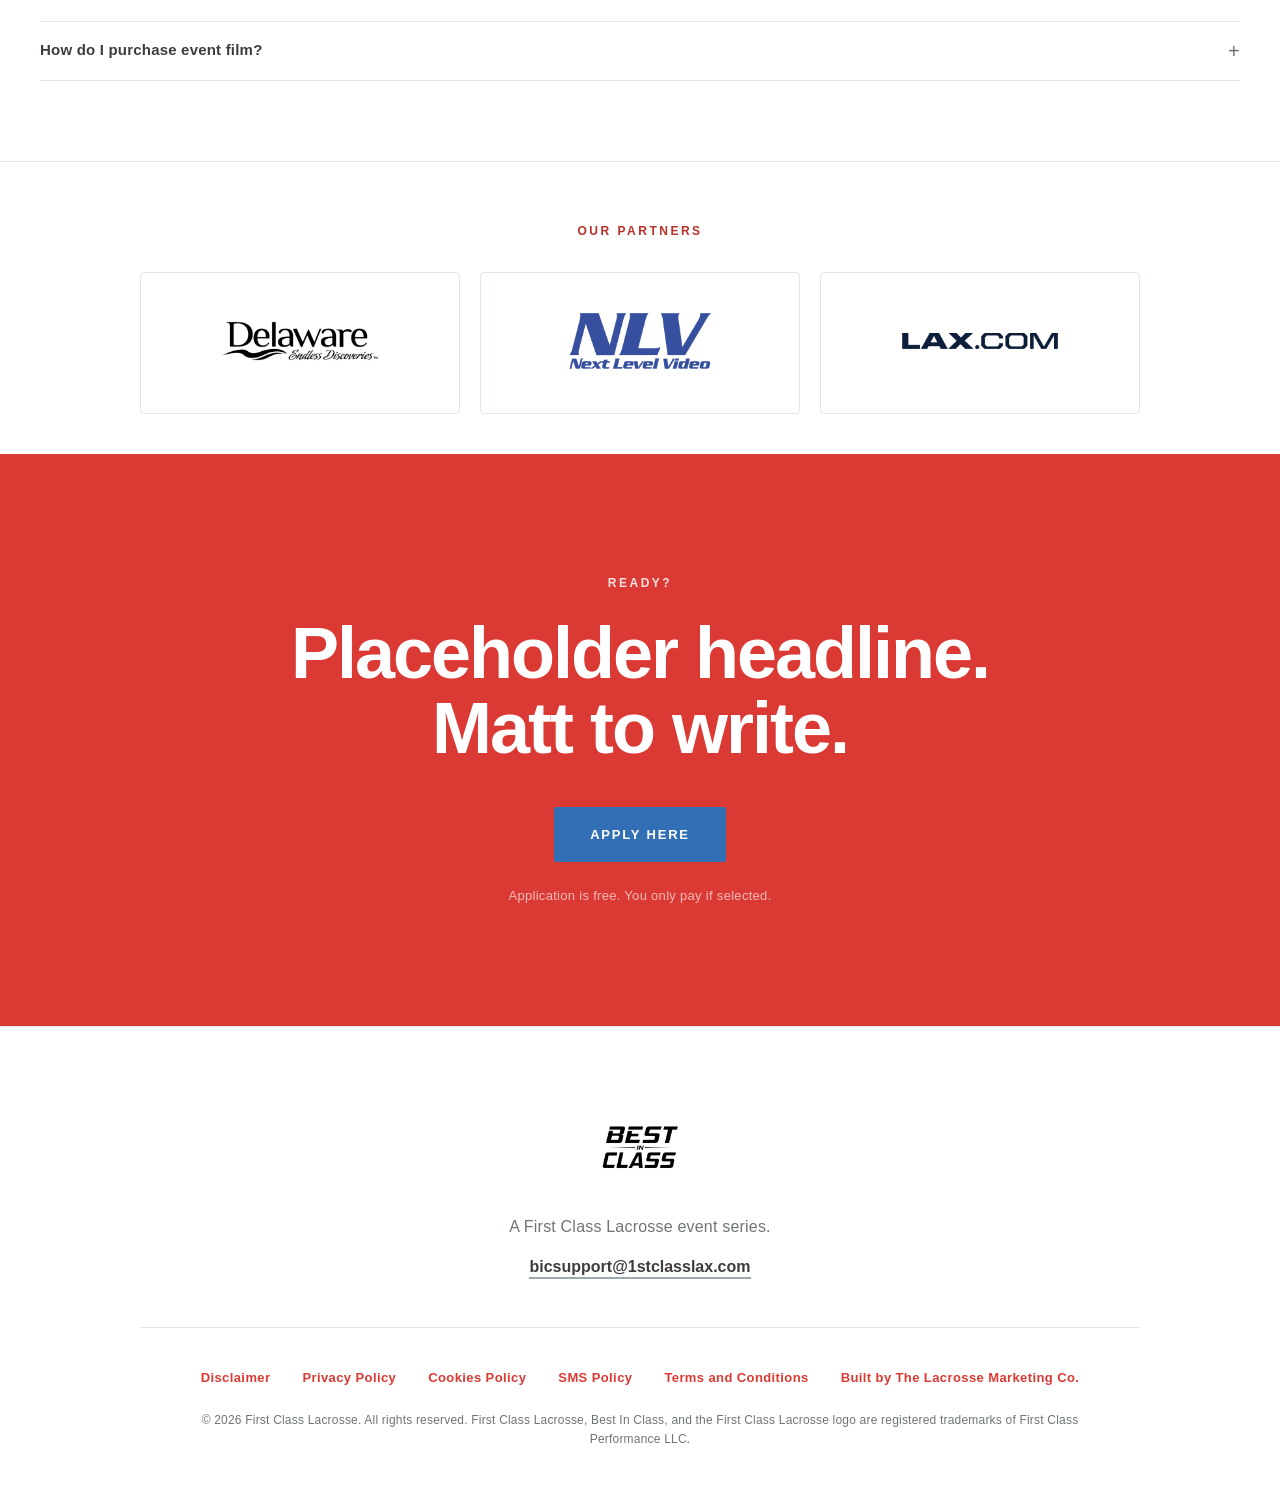
==== commit bd870006: "Wire Summer 2027 event graphics to the 7 blank image slots Ryan uploaded 5 branded event graphics to" ====
--- a/index.html
+++ b/index.html
@@ -479,7 +479,7 @@
           <div class="event-grid">
 
             <article class="event-row" data-grads="2029" data-event-start="2027-06-08" data-event-end="2027-06-09">
-              <div class="event-image" aria-hidden="true">
+              <div class="event-image" style="background-image: url('https://www.1stclasslax.com/hubfs/bestinclass.com/BICM29%20Site%20Graphic.png'); background-size: cover; background-position: center;" aria-hidden="true">
                 <span class="event-status event-status-invite">INVITE-ONLY</span>
               </div>
               <div class="event-body">
@@ -492,7 +492,7 @@
             </article>
 
             <article class="event-row" data-grads="2028,2029" data-event-start="2027-06-10" data-event-end="2027-06-10">
-              <div class="event-image" aria-hidden="true">
+              <div class="event-image" style="background-image: url('https://www.1stclasslax.com/hubfs/bestinclass.com/BI3%20Site%20Graphic.png'); background-size: cover; background-position: center;" aria-hidden="true">
                 <span class="event-status event-status-invite">INVITE-ONLY</span>
               </div>
               <div class="event-body">
@@ -505,7 +505,7 @@
             </article>
 
             <article class="event-row" data-grads="2030" data-event-start="2027-06-21" data-event-end="2027-06-22">
-              <div class="event-image" aria-hidden="true">
+              <div class="event-image" style="background-image: url('https://www.1stclasslax.com/hubfs/bestinclass.com/BICM30%2B31%20Site%20Graphic.png'); background-size: cover; background-position: center;" aria-hidden="true">
                 <span class="event-status event-status-invite">INVITE-ONLY</span>
               </div>
               <div class="event-body">
@@ -518,7 +518,7 @@
             </article>
 
             <article class="event-row" data-grads="2031" data-event-start="2027-06-21" data-event-end="2027-06-22">
-              <div class="event-image" aria-hidden="true">
+              <div class="event-image" style="background-image: url('https://www.1stclasslax.com/hubfs/bestinclass.com/BICM30%2B31%20Site%20Graphic.png'); background-size: cover; background-position: center;" aria-hidden="true">
                 <span class="event-status event-status-invite">INVITE-ONLY</span>
               </div>
               <div class="event-body">
@@ -531,7 +531,7 @@
             </article>
 
             <article class="event-row" data-grads="2030" data-event-start="2027-06-16" data-event-end="2027-06-17">
-              <div class="event-image" aria-hidden="true">
+              <div class="event-image" style="background-image: url('https://www.1stclasslax.com/hubfs/bestinclass.com/BICW30%2B31%20Site%20Graphic.png'); background-size: cover; background-position: center;" aria-hidden="true">
                 <span class="event-status event-status-invite">INVITE-ONLY</span>
               </div>
               <div class="event-body">
@@ -544,7 +544,7 @@
             </article>
 
             <article class="event-row" data-grads="2031" data-event-start="2027-06-16" data-event-end="2027-06-17">
-              <div class="event-image" aria-hidden="true">
+              <div class="event-image" style="background-image: url('https://www.1stclasslax.com/hubfs/bestinclass.com/BICW30%2B31%20Site%20Graphic.png'); background-size: cover; background-position: center;" aria-hidden="true">
                 <span class="event-status event-status-invite">INVITE-ONLY</span>
               </div>
               <div class="event-body">
@@ -557,7 +557,7 @@
             </article>
 
             <article class="event-row" data-grads="2029" data-event-start="2027-06-14" data-event-end="2027-06-15">
-              <div class="event-image" aria-hidden="true">
+              <div class="event-image" style="background-image: url('https://www.1stclasslax.com/hubfs/bestinclass.com/BICW29%20Site%20Graphic.png'); background-size: cover; background-position: center;" aria-hidden="true">
                 <span class="event-status event-status-invite">INVITE-ONLY</span>
               </div>
               <div class="event-body">
